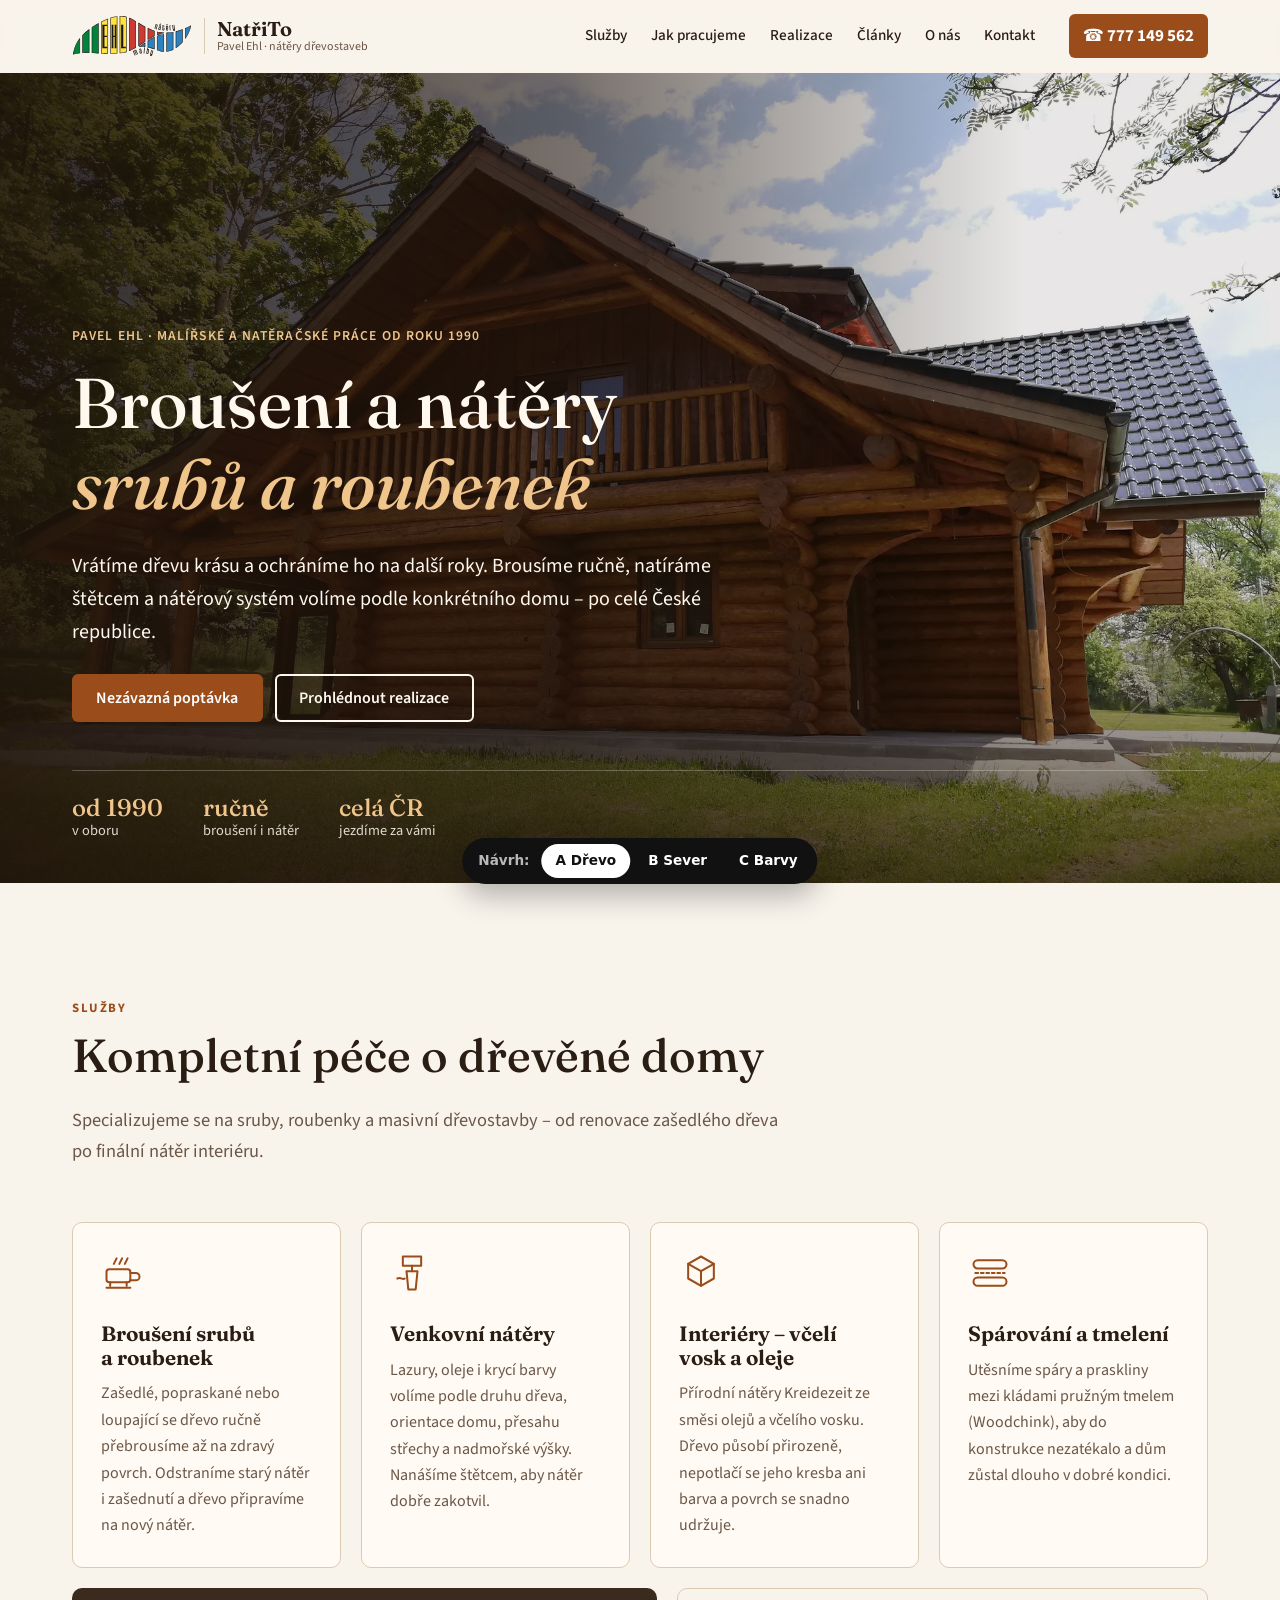
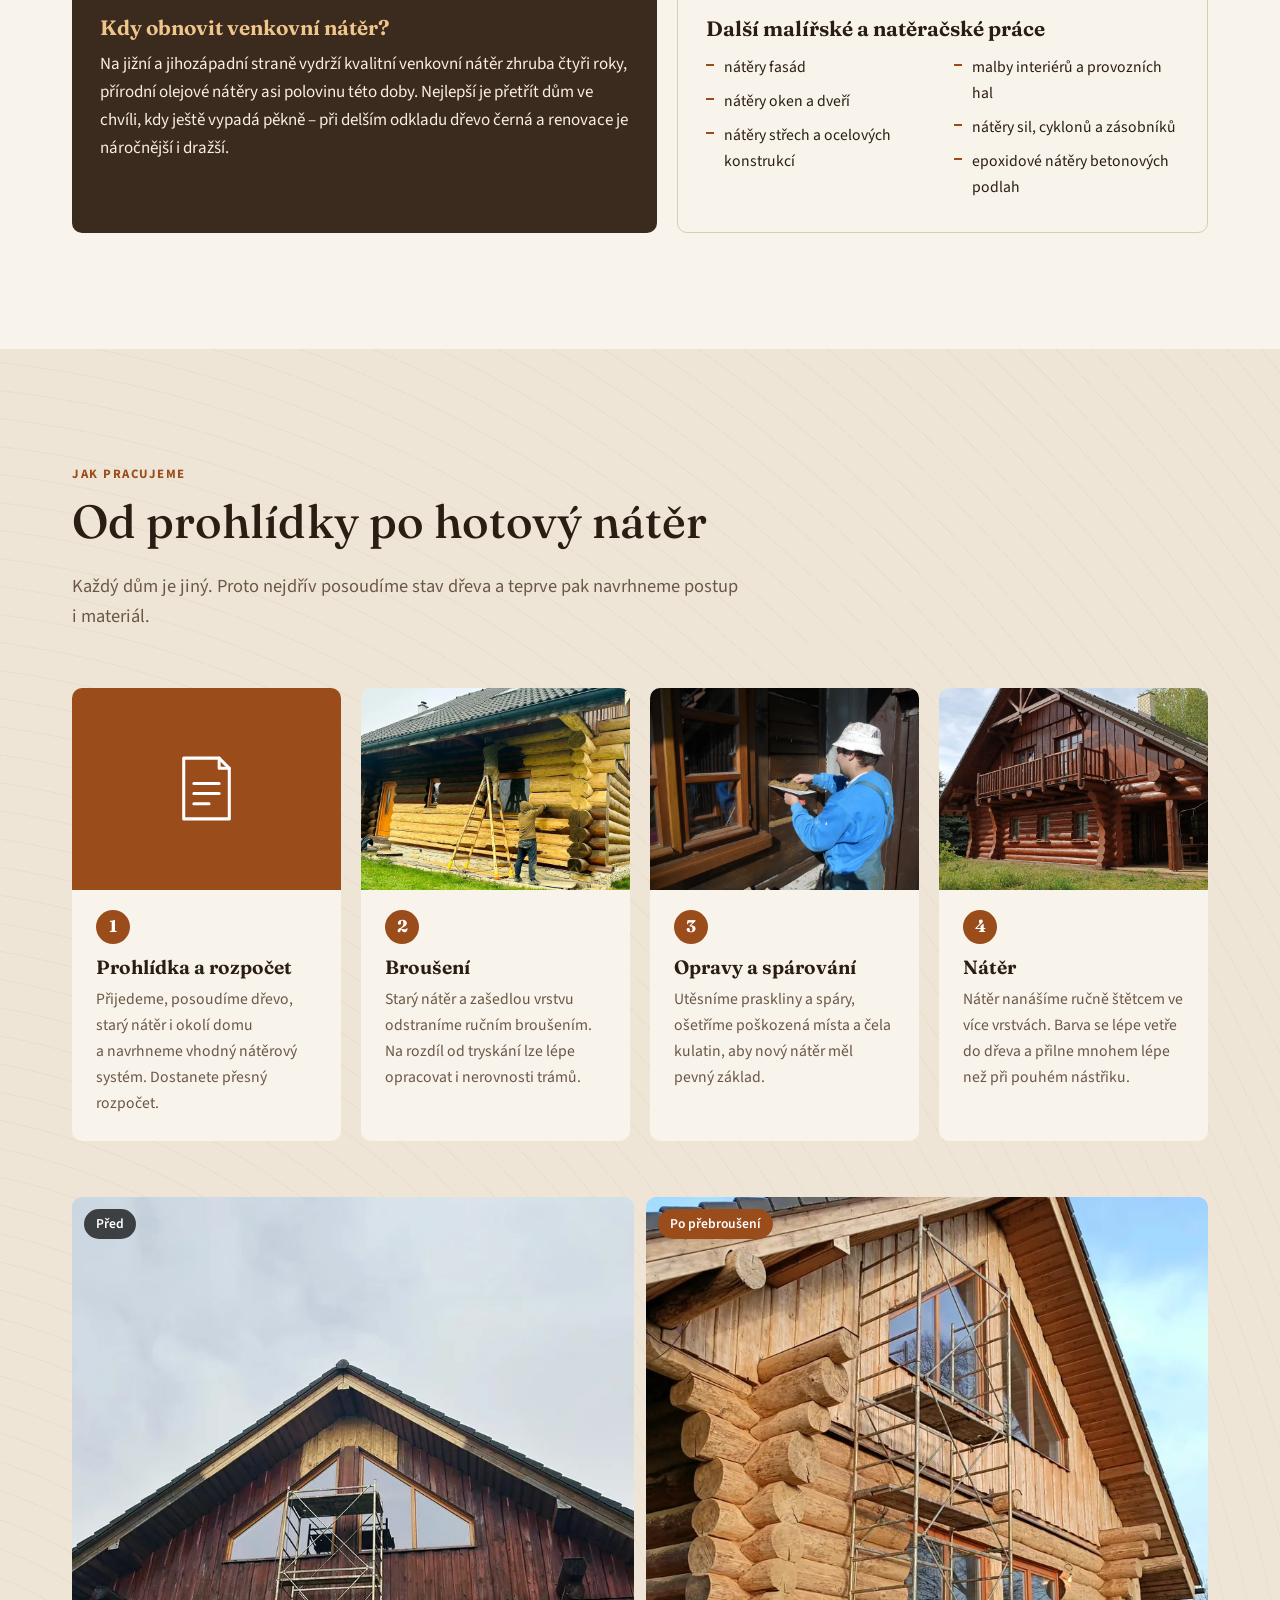
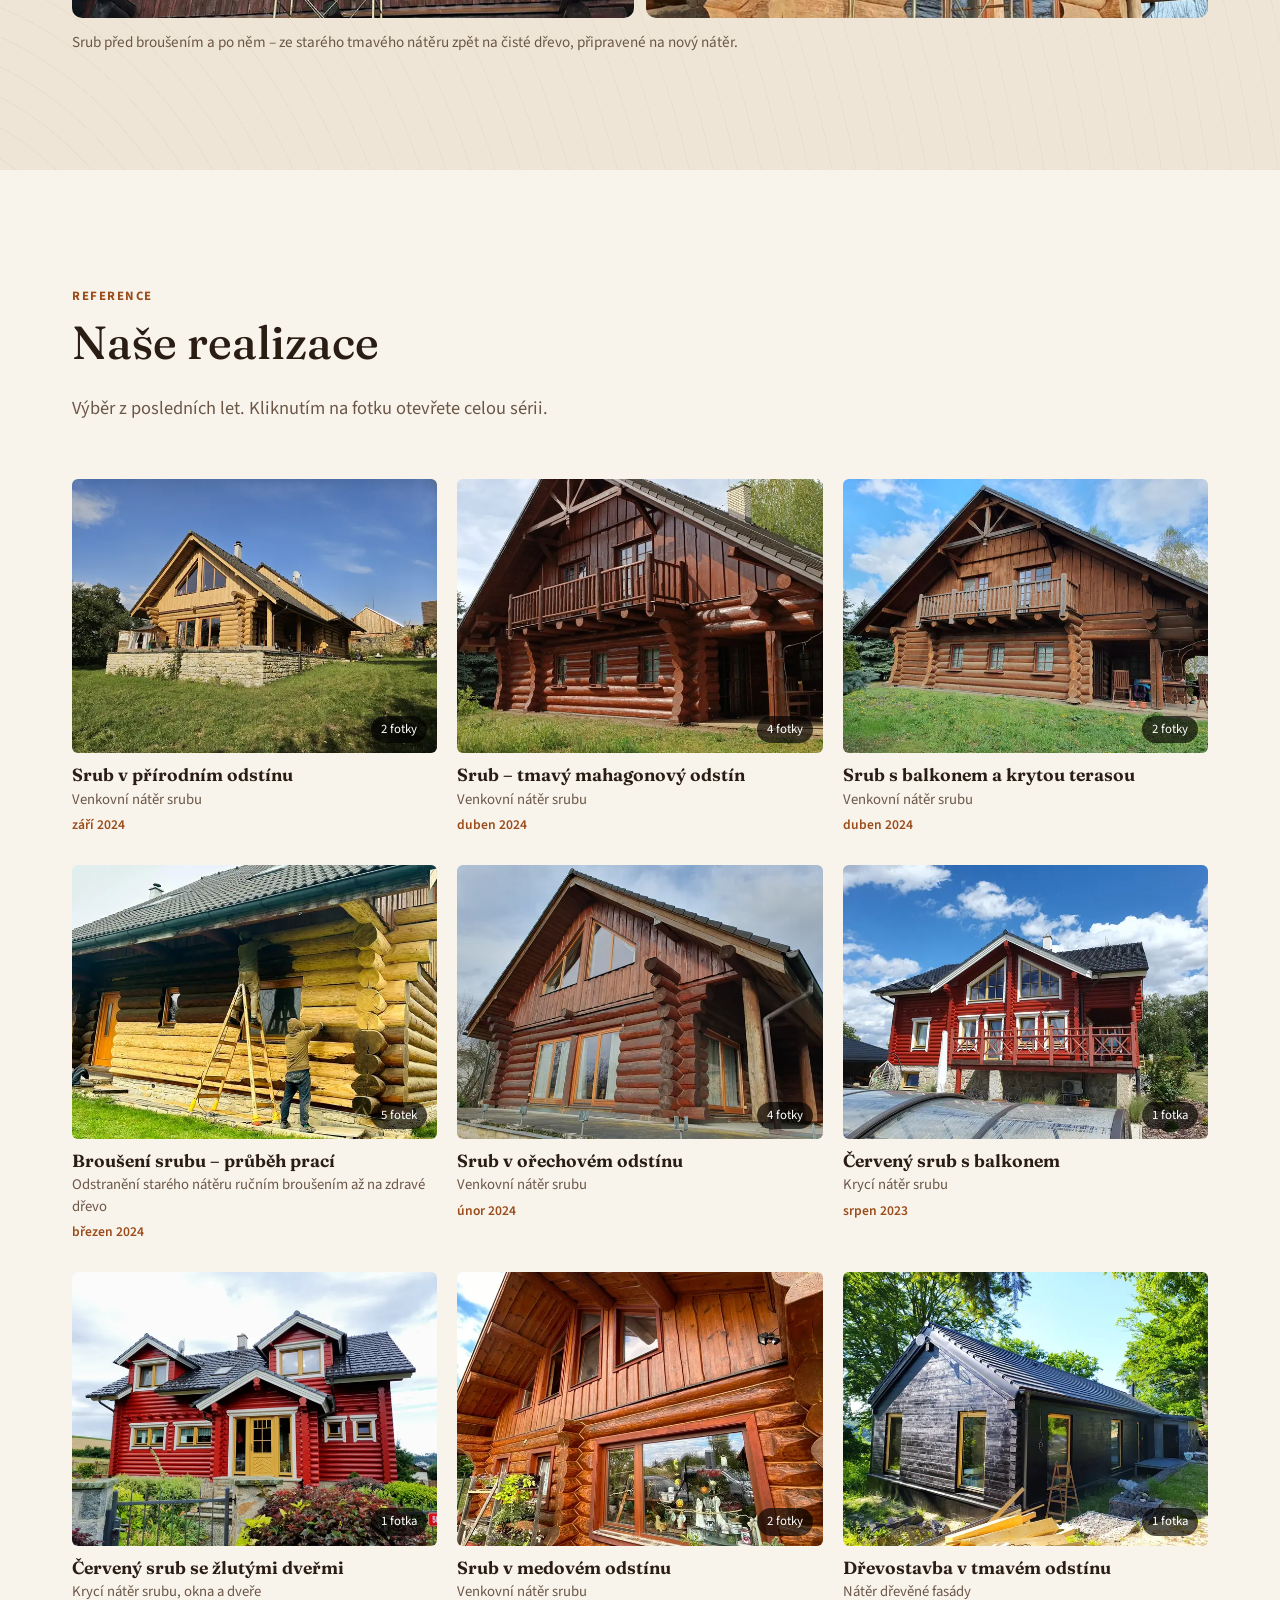
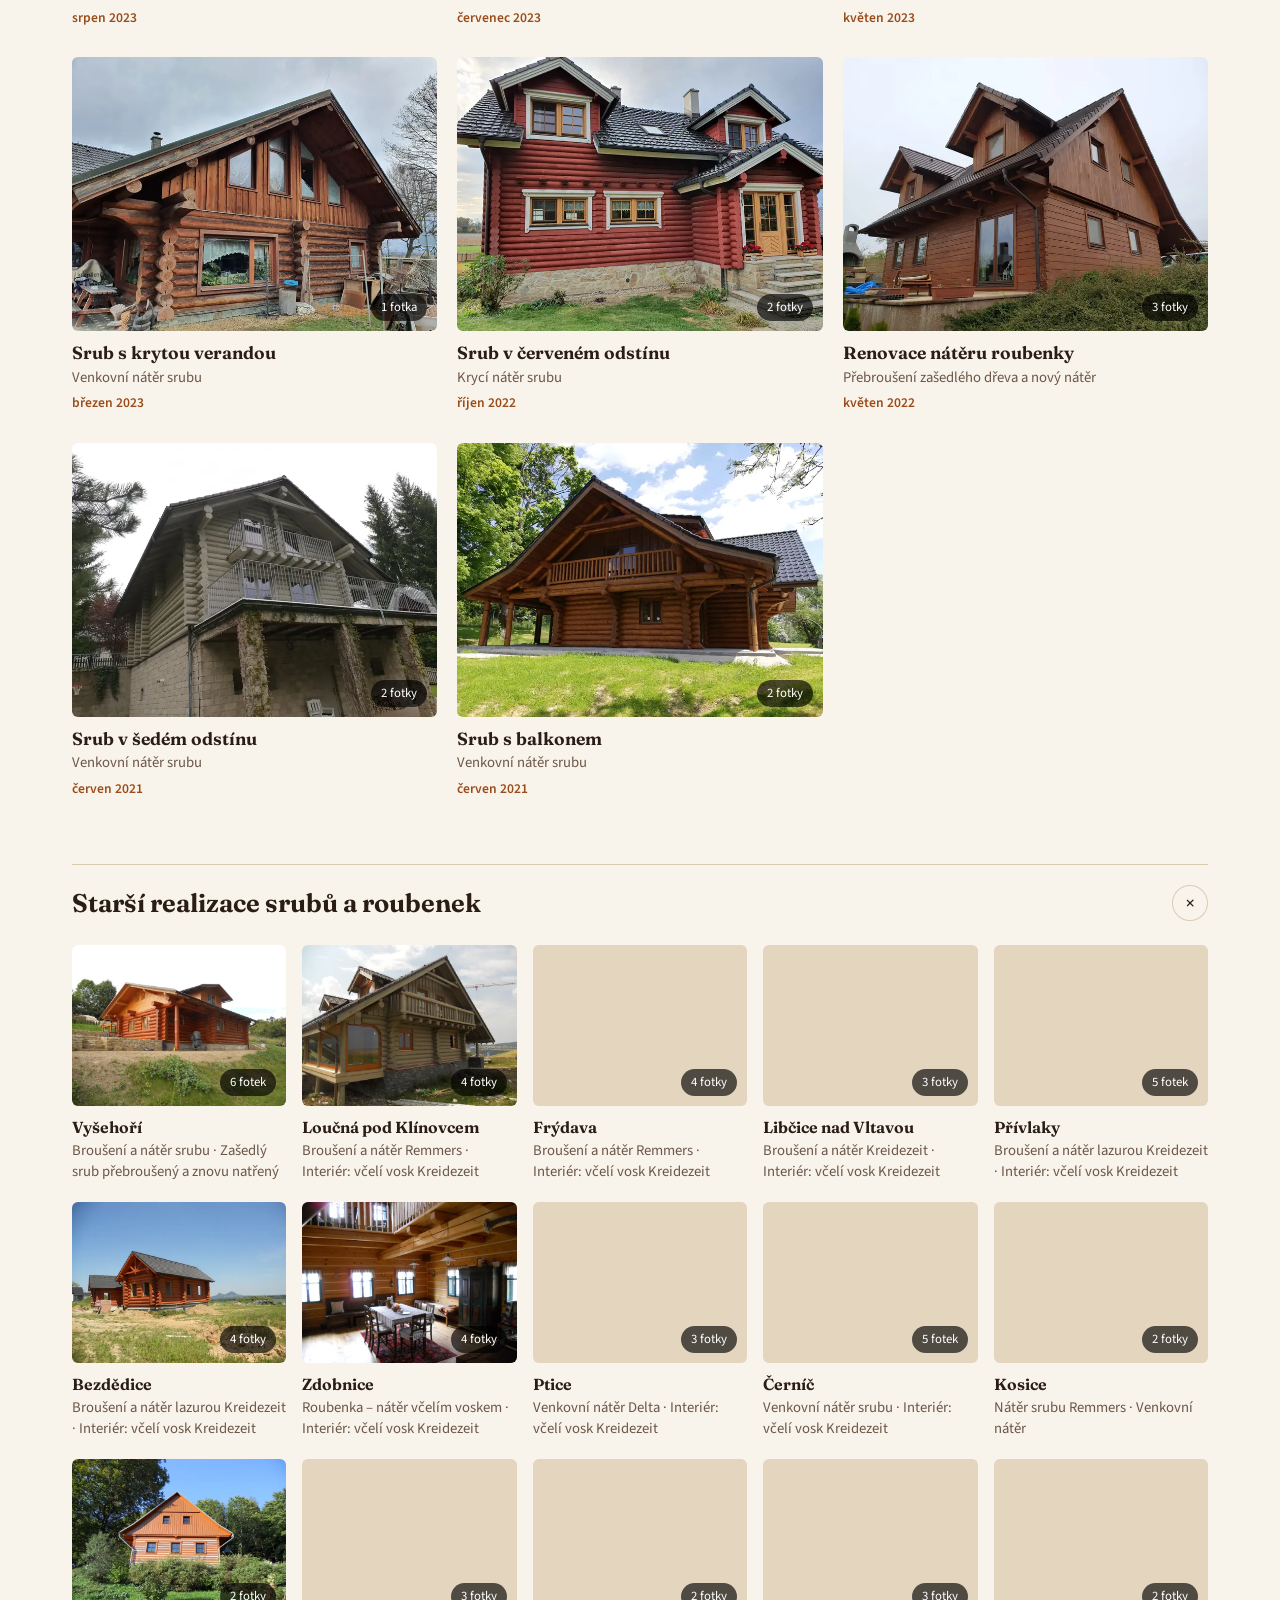
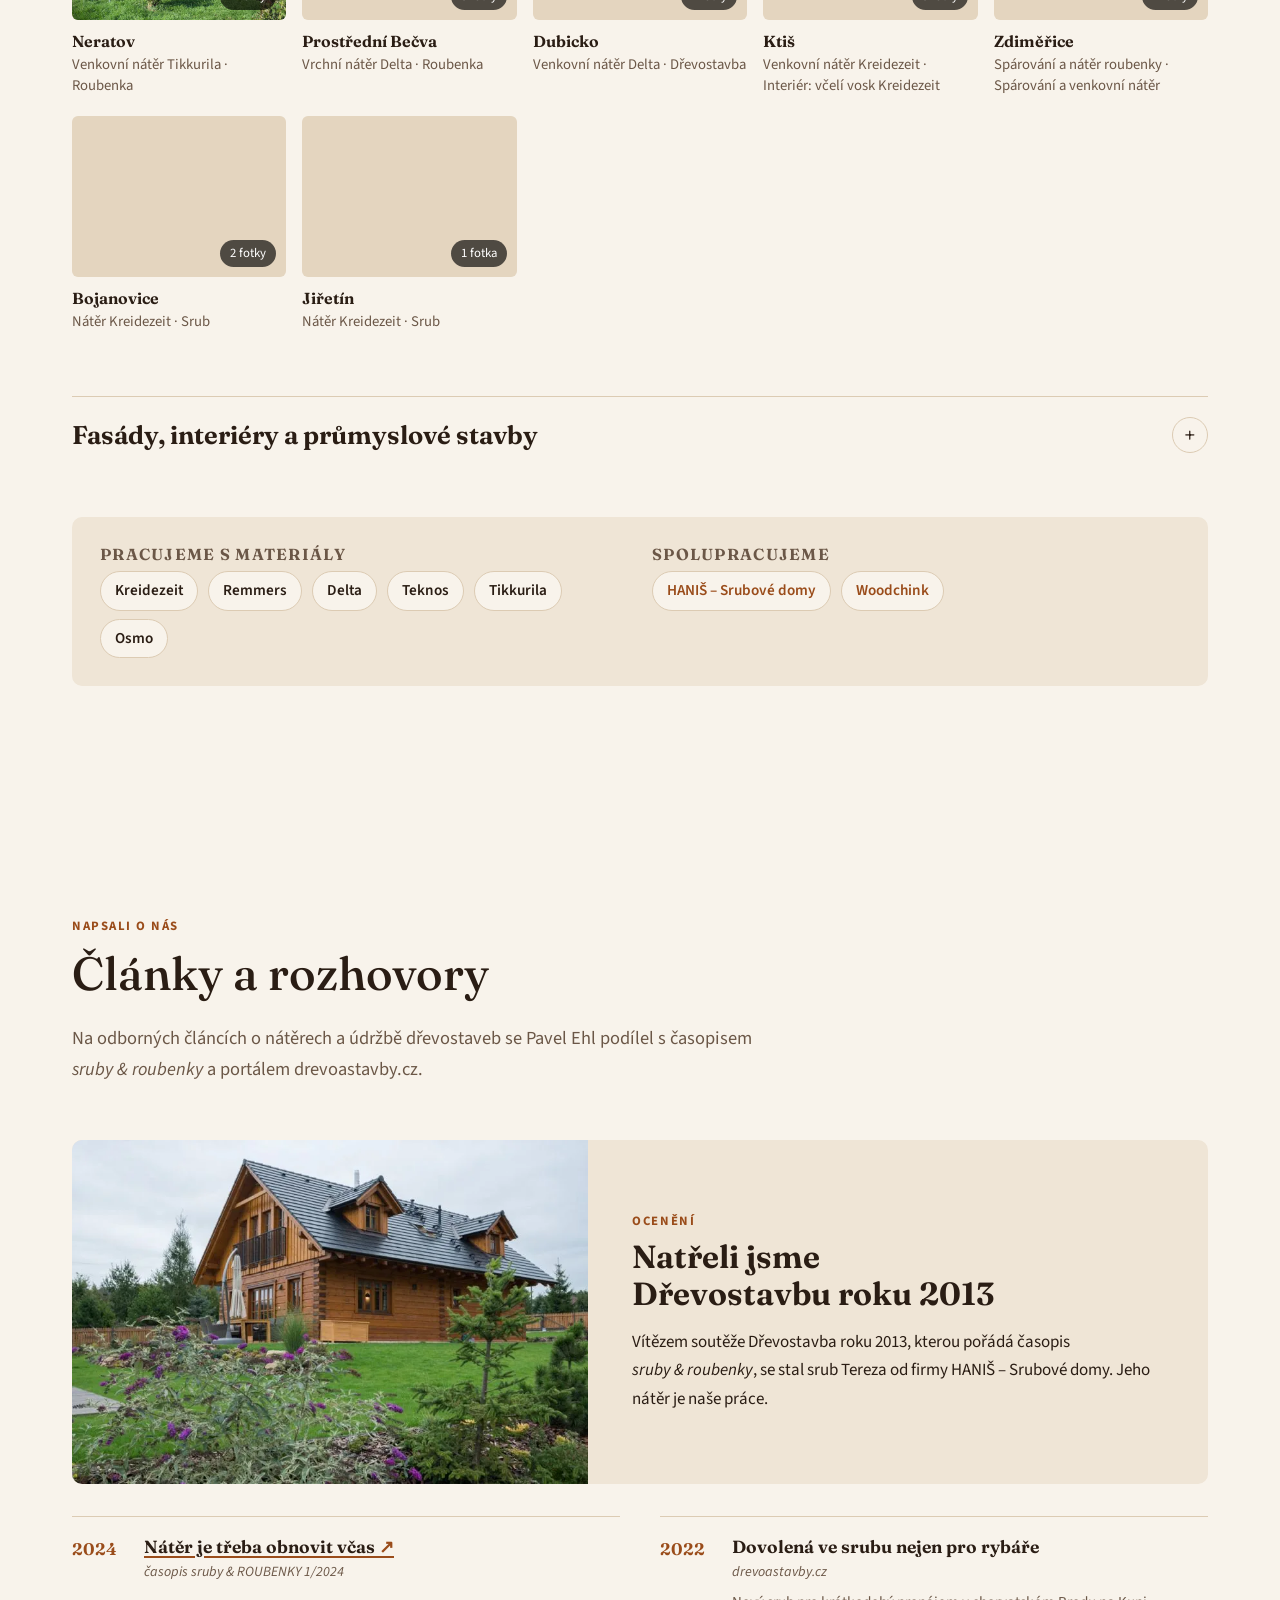
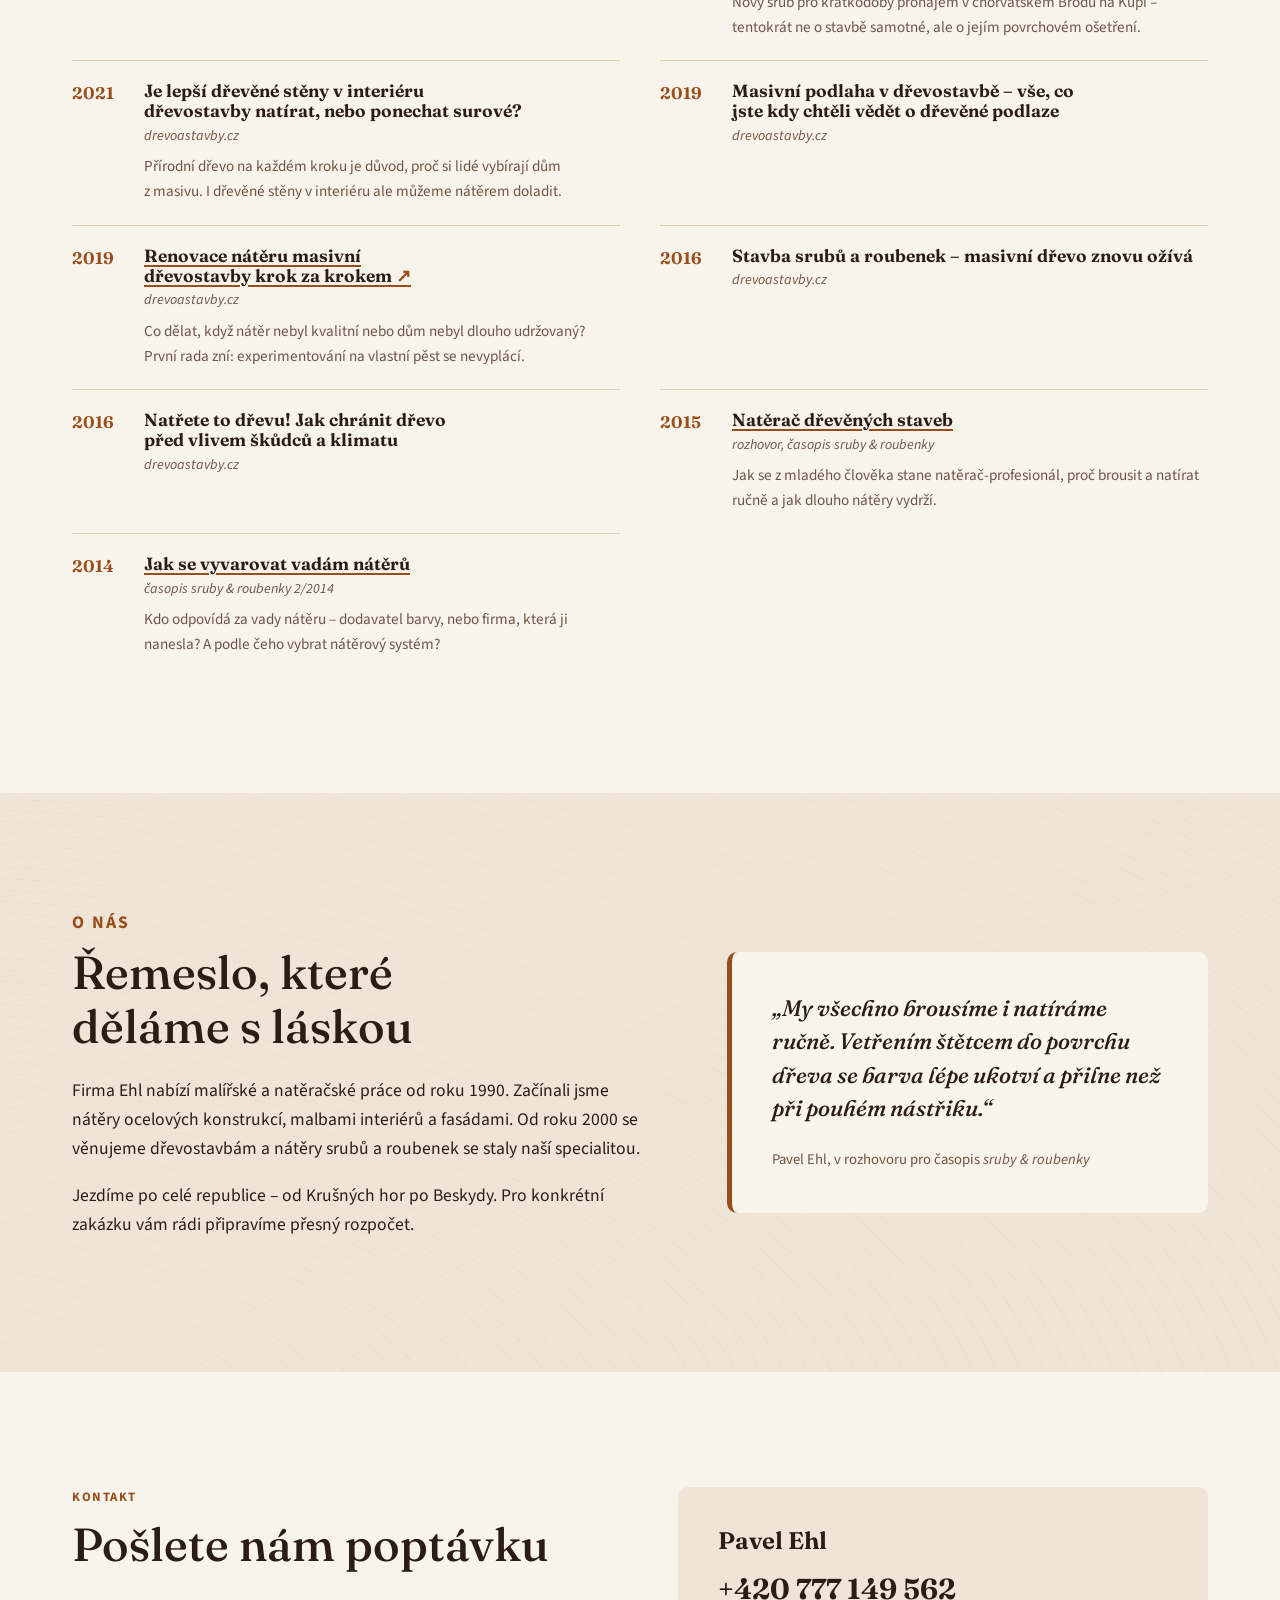
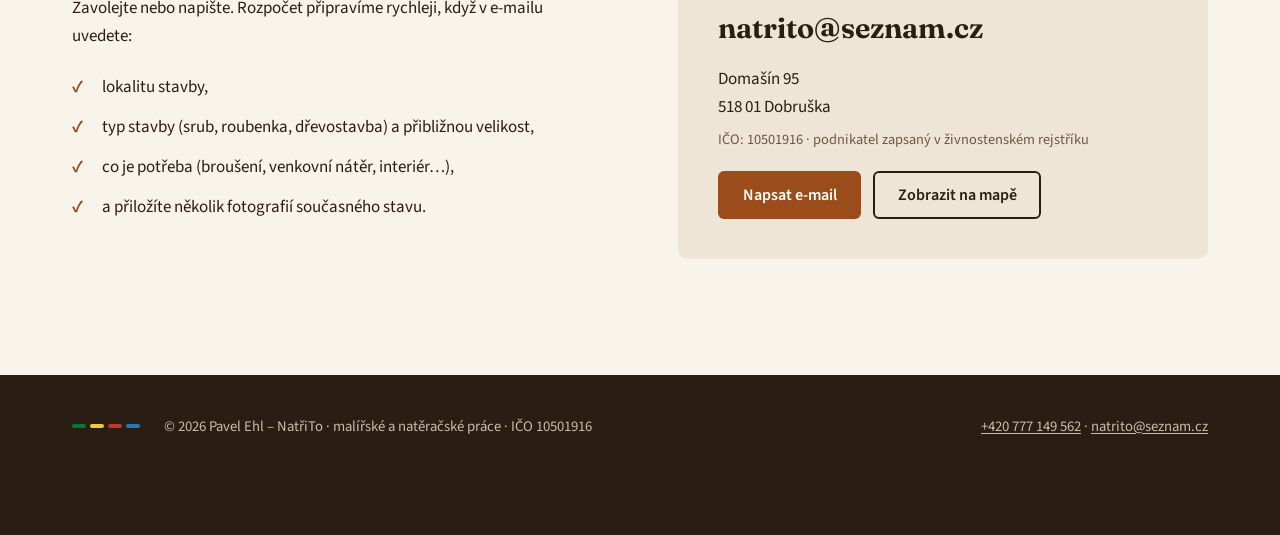
==== index.html @ 8269ad65 "Prototyp nového statického webu NatřiTo - jednostránkový web: služby, postup práce, realizace, článk" ====
<!doctype html>
<html lang="cs" data-theme="a">
<head>
  <meta charset="utf-8">
  <meta name="viewport" content="width=device-width, initial-scale=1">
  <title>Broušení a nátěry srubů a roubenek | NatřiTo – Pavel Ehl</title>
  <meta name="description" content="Ruční broušení a nátěry srubů, roubenek a dřevostaveb po celé ČR. Venkovní lazury, oleje, včelí vosk v interiéru, spárování. Malířské a natěračské práce od roku 1990 – Pavel Ehl, Dobruška.">
  <link rel="canonical" href="https://www.natrito.cz/">
  <meta property="og:type" content="website">
  <meta property="og:locale" content="cs_CZ">
  <meta property="og:title" content="Broušení a nátěry srubů a roubenek | NatřiTo">
  <meta property="og:description" content="Ruční broušení a nátěry srubů, roubenek a dřevostaveb po celé ČR. Od roku 1990.">
  <meta property="og:image" content="https://www.natrito.cz/img/hero/srub-s-balkonem-1200.webp">
  <link rel="icon" href="favicon.ico" sizes="any">
  <link rel="icon" href="img/favicon.svg" type="image/svg+xml">
  <link rel="apple-touch-icon" href="img/apple-touch-icon.png">
  <meta name="theme-color" content="#3b2a1e">
  <link rel="stylesheet" href="css/base.css">
  <link rel="stylesheet" href="css/theme-a.css" id="theme-css">
  <script>
    /* PROTOTYP: přepínání návrhů vzhledu (?v=a|b|c). Ve finální verzi se odstraní. */
    (function () {
      var v = (new URLSearchParams(location.search).get('v') || '').toLowerCase();
      try { if (!/^[abc]$/.test(v)) v = localStorage.getItem('natrito-theme') || 'a'; } catch (e) { v = v || 'a'; }
      if (!/^[abc]$/.test(v)) v = 'a';
      document.documentElement.dataset.theme = v;
      document.getElementById('theme-css').href = 'css/theme-' + v + '.css';
    })();
  </script>
  <script type="application/ld+json">
  {
    "@context": "https://schema.org",
    "@type": "HousePainter",
    "name": "NatřiTo – Pavel Ehl",
    "description": "Broušení a nátěry srubů, roubenek a dřevostaveb, malířské a natěračské práce.",
    "url": "https://www.natrito.cz/",
    "telephone": "+420777149562",
    "email": "natrito@seznam.cz",
    "foundingDate": "1990",
    "identifier": { "@type": "PropertyValue", "propertyID": "IČO", "value": "10501916" },
    "founder": { "@type": "Person", "name": "Pavel Ehl" },
    "address": { "@type": "PostalAddress", "streetAddress": "Domašín 95", "addressLocality": "Dobruška", "postalCode": "518 01", "addressCountry": "CZ" },
    "areaServed": { "@type": "Country", "name": "Česká republika" },
    "image": "https://www.natrito.cz/img/hero/srub-s-balkonem-1200.webp",
    "logo": "https://www.natrito.cz/img/logo.svg"
  }
  </script>
</head>
<body>
  <a class="skip-link" href="#obsah">Přeskočit na obsah</a>

  <header class="site-header" id="top">
    <div class="container site-header__inner">
      <a class="brand" href="#top" aria-label="NatřiTo – úvod">
        <img class="brand__logo" src="img/logo.svg" width="146" height="50" alt="EHL – malby, nátěry">
        <span class="brand__text"><span class="brand__name">NatřiTo</span><span class="brand__tag">Pavel Ehl · nátěry dřevostaveb</span></span>
      </a>
      <button class="nav-toggle" aria-expanded="false" aria-controls="site-nav"><span class="nav-toggle__bar"></span><span class="visually-hidden">Menu</span></button>
      <nav class="site-nav" id="site-nav" aria-label="Hlavní navigace">
        <ul>
          <li><a href="#sluzby">Služby</a></li>
          <li><a href="#postup">Jak pracujeme</a></li>
          <li><a href="#realizace">Realizace</a></li>
          <li><a href="#clanky">Články</a></li>
          <li><a href="#o-nas">O nás</a></li>
          <li><a href="#kontakt">Kontakt</a></li>
        </ul>
        <a class="site-nav__phone" href="tel:+420777149562">777 149 562</a>
      </nav>
    </div>
  </header>

  <main id="obsah">
    <!-- ========== HERO ========== -->
    <section class="hero">
      <div class="hero__media" role="img" aria-label="Srub s balkonem po novém nátěru"></div>
      <div class="container hero__inner">
        <div class="hero__content">
          <p class="hero__eyebrow">Pavel Ehl · malířské a natěračské práce od roku 1990</p>
          <h1 class="hero__title">Broušení a&nbsp;nátěry <span>srubů a&nbsp;roubenek</span></h1>
          <span class="stripes" aria-hidden="true"><i></i><i></i><i></i><i></i></span>
          <p class="hero__lead">Vrátíme dřevu krásu a ochráníme ho na další roky. Brousíme ručně, natíráme štětcem a&nbsp;nátěrový systém volíme podle konkrétního domu – po celé České republice.</p>
          <div class="hero__actions">
            <a class="btn btn--primary" href="#kontakt">Nezávazná poptávka</a>
            <a class="btn btn--ghost" href="#realizace">Prohlédnout realizace</a>
          </div>
        </div>
        <ul class="hero__facts">
          <li><strong>od 1990</strong><span>v oboru</span></li>
          <li><strong>ručně</strong><span>broušení i&nbsp;nátěr</span></li>
          <li><strong>celá ČR</strong><span>jezdíme za vámi</span></li>
        </ul>
      </div>
    </section>

    <!-- ========== SLUŽBY ========== -->
    <section class="section services" id="sluzby">
      <div class="container">
        <header class="section__head">
          <p class="section__kicker">Služby</p>
          <h2 class="section__title">Kompletní péče o&nbsp;dřevěné domy</h2>
          <p class="section__lead">Specializujeme se na sruby, roubenky a masivní dřevostavby – od renovace zašedlého dřeva po finální nátěr interiéru.</p>
        </header>
        <ul class="services__grid">
          <li class="service">
            <svg class="service__icon" viewBox="0 0 48 48" aria-hidden="true"><rect x="6" y="20" width="26" height="14" rx="3"/><path d="M32 24h6a4 4 0 0 1 4 4v0a4 4 0 0 1-4 4h-6"/><path d="M10 34v4M28 34v4M6 40h26"/><path d="M14 14l3-6M20 14l3-6M26 14l3-6"/></svg>
            <h3 class="service__title">Broušení srubů a&nbsp;roubenek</h3>
            <p>Zašedlé, popraskané nebo loupající se dřevo ručně přebrousíme až na zdravý povrch. Odstraníme starý nátěr i&nbsp;zašednutí a&nbsp;dřevo připravíme na nový nátěr.</p>
          </li>
          <li class="service">
            <svg class="service__icon" viewBox="0 0 48 48" aria-hidden="true"><path d="M14 6h20v10H14z"/><path d="M24 16v6"/><path d="M18 22h12l-2 20h-8z"/><path d="M8 30c4-2 6 2 8 0"/></svg>
            <h3 class="service__title">Venkovní nátěry</h3>
            <p>Lazury, oleje i&nbsp;krycí barvy volíme podle druhu dřeva, orientace domu, přesahu střechy a&nbsp;nadmořské výšky. Nanášíme štětcem, aby nátěr dobře zakotvil.</p>
          </li>
          <li class="service">
            <svg class="service__icon" viewBox="0 0 48 48" aria-hidden="true"><path d="M24 6l14 8v16l-14 8-14-8V14z"/><path d="M24 22l14-8M24 22L10 14M24 22v16"/></svg>
            <h3 class="service__title">Interiéry – včelí vosk a&nbsp;oleje</h3>
            <p>Přírodní nátěry Kreidezeit ze směsi olejů a&nbsp;včelího vosku. Dřevo působí přirozeně, nepotlačí se jeho kresba ani barva a&nbsp;povrch se snadno udržuje.</p>
          </li>
          <li class="service">
            <svg class="service__icon" viewBox="0 0 48 48" aria-hidden="true"><rect x="6" y="10" width="36" height="9" rx="4.5"/><rect x="6" y="29" width="36" height="9" rx="4.5"/><path d="M8 24h32" stroke-dasharray="3 3"/></svg>
            <h3 class="service__title">Spárování a&nbsp;tmelení</h3>
            <p>Utěsníme spáry a&nbsp;praskliny mezi kládami pružným tmelem (Woodchink), aby do konstrukce nezatékalo a&nbsp;dům zůstal dlouho v&nbsp;dobré kondici.</p>
          </li>
        </ul>

        <div class="services__more">
          <div class="tip">
            <h3 class="tip__title">Kdy obnovit venkovní nátěr?</h3>
            <p>Na jižní a&nbsp;jihozápadní straně vydrží kvalitní venkovní nátěr zhruba čtyři roky, přírodní olejové nátěry asi polovinu této doby. Nejlepší je přetřít dům ve chvíli, kdy ještě vypadá pěkně – při delším odkladu dřevo černá a&nbsp;renovace je náročnější i&nbsp;dražší.</p>
          </div>
          <div class="other-services">
            <h3 class="other-services__title">Další malířské a&nbsp;natěračské práce</h3>
            <ul>
              <li>nátěry fasád</li>
              <li>nátěry oken a&nbsp;dveří</li>
              <li>nátěry střech a&nbsp;ocelových konstrukcí</li>
              <li>malby interiérů a&nbsp;provozních hal</li>
              <li>nátěry sil, cyklonů a&nbsp;zásobníků</li>
              <li>epoxidové nátěry betonových podlah</li>
            </ul>
          </div>
        </div>
      </div>
    </section>

    <!-- ========== POSTUP ========== -->
    <section class="section process" id="postup">
      <div class="container">
        <header class="section__head">
          <p class="section__kicker">Jak pracujeme</p>
          <h2 class="section__title">Od prohlídky po hotový nátěr</h2>
          <p class="section__lead">Každý dům je jiný. Proto nejdřív posoudíme stav dřeva a&nbsp;teprve pak navrhneme postup i&nbsp;materiál.</p>
        </header>
        <ol class="steps">
          <li class="step">
            <span class="step__num">1</span>
            <h3 class="step__title">Prohlídka a&nbsp;rozpočet</h3>
            <p>Přijedeme, posoudíme dřevo, starý nátěr i&nbsp;okolí domu a&nbsp;navrhneme vhodný nátěrový systém. Dostanete přesný rozpočet.</p>
          </li>
          <li class="step">
            <img class="step__img" src="img/proces/brouseni-800.webp" width="800" height="1067" alt="Ruční broušení kulatin srubu" loading="lazy">
            <span class="step__num">2</span>
            <h3 class="step__title">Broušení</h3>
            <p>Starý nátěr a&nbsp;zašedlou vrstvu odstraníme ručním broušením. Na rozdíl od tryskání lze lépe opracovat i&nbsp;nerovnosti trámů.</p>
          </li>
          <li class="step">
            <img class="step__img" src="img/proces/sparovani-800.webp" width="800" height="600" alt="Spárování roubenky" loading="lazy">
            <span class="step__num">3</span>
            <h3 class="step__title">Opravy a&nbsp;spárování</h3>
            <p>Utěsníme praskliny a&nbsp;spáry, ošetříme poškozená místa a&nbsp;čela kulatin, aby nový nátěr měl pevný základ.</p>
          </li>
          <li class="step">
            <img class="step__img" src="img/proces/hotovo-800.webp" width="800" height="1422" alt="Hotový nátěr srubu" loading="lazy">
            <span class="step__num">4</span>
            <h3 class="step__title">Nátěr</h3>
            <p>Nátěr nanášíme ručně štětcem ve více vrstvách. Barva se lépe vetře do dřeva a&nbsp;přilne mnohem lépe než při pouhém nástřiku.</p>
          </li>
        </ol>

        <figure class="before-after">
          <div class="before-after__pair">
            <div class="before-after__item"><img src="img/proces/pred-brousenim-800.webp" width="800" height="1067" alt="Štít srubu se starým tmavým nátěrem před broušením" loading="lazy"><span class="badge">Před</span></div>
            <div class="before-after__item"><img src="img/proces/po-brouseni-800.webp" width="800" height="1422" alt="Stejný štít po přebroušení na čisté dřevo" loading="lazy"><span class="badge badge--after">Po přebroušení</span></div>
          </div>
          <figcaption>Srub před broušením a&nbsp;po něm – ze starého tmavého nátěru zpět na čisté dřevo, připravené na nový nátěr.</figcaption>
        </figure>
      </div>
    </section>

    <!-- ========== REALIZACE ========== -->
    <section class="section gallery" id="realizace">
      <div class="container">
        <header class="section__head">
          <p class="section__kicker">Reference</p>
          <h2 class="section__title">Naše realizace</h2>
          <p class="section__lead">Výběr z&nbsp;posledních let. Kliknutím na fotku otevřete celou sérii.</p>
        </header>
        <ul class="projects">
<!-- gen:realizace -->
<li class="project">
  <a class="project__link" href="img/realizace/2024-09-srub-prirodni-odstin-01.webp" data-lightbox="2024-09-srub-prirodni-odstin" data-caption="Srub v přírodním odstínu – Venkovní nátěr srubu (1/2)">
    <img src="img/realizace/2024-09-srub-prirodni-odstin-01-t.webp" width="720" height="540" alt="Srub v přírodním odstínu – Venkovní nátěr srubu" loading="lazy" decoding="async">
    <span class="project__count">2 fotky</span>
  </a>
  <div class="project__meta">
    <h3 class="project__title">Srub v přírodním odstínu</h3>
    <p class="project__desc">Venkovní nátěr srubu</p>
    <p class="project__place">září 2024</p>
  </div>
  <div hidden><a href="img/realizace/2024-09-srub-prirodni-odstin-02.webp" data-lightbox="2024-09-srub-prirodni-odstin" data-caption="Srub v přírodním odstínu – Venkovní nátěr srubu (2/2)"></a></div>
</li>
<li class="project">
  <a class="project__link" href="img/realizace/2024-04-srub-mahagon-01.webp" data-lightbox="2024-04-srub-mahagon" data-caption="Srub – tmavý mahagonový odstín – Venkovní nátěr srubu (1/4)">
    <img src="img/realizace/2024-04-srub-mahagon-01-t.webp" width="720" height="1280" alt="Srub – tmavý mahagonový odstín – Venkovní nátěr srubu" loading="lazy" decoding="async">
    <span class="project__count">4 fotky</span>
  </a>
  <div class="project__meta">
    <h3 class="project__title">Srub – tmavý mahagonový odstín</h3>
    <p class="project__desc">Venkovní nátěr srubu</p>
    <p class="project__place">duben 2024</p>
  </div>
  <div hidden><a href="img/realizace/2024-04-srub-mahagon-02.webp" data-lightbox="2024-04-srub-mahagon" data-caption="Srub – tmavý mahagonový odstín – Venkovní nátěr srubu (2/4)"></a><a href="img/realizace/2024-04-srub-mahagon-03.webp" data-lightbox="2024-04-srub-mahagon" data-caption="Srub – tmavý mahagonový odstín – Venkovní nátěr srubu (3/4)"></a><a href="img/realizace/2024-04-srub-mahagon-04.webp" data-lightbox="2024-04-srub-mahagon" data-caption="Srub – tmavý mahagonový odstín – Venkovní nátěr srubu (4/4)"></a></div>
</li>
<li class="project">
  <a class="project__link" href="img/realizace/2024-04-srub-s-balkonem-01.webp" data-lightbox="2024-04-srub-s-balkonem" data-caption="Srub s balkonem a krytou terasou – Venkovní nátěr srubu (1/2)">
    <img src="img/realizace/2024-04-srub-s-balkonem-01-t.webp" width="720" height="540" alt="Srub s balkonem a krytou terasou – Venkovní nátěr srubu" loading="lazy" decoding="async">
    <span class="project__count">2 fotky</span>
  </a>
  <div class="project__meta">
    <h3 class="project__title">Srub s balkonem a krytou terasou</h3>
    <p class="project__desc">Venkovní nátěr srubu</p>
    <p class="project__place">duben 2024</p>
  </div>
  <div hidden><a href="img/realizace/2024-04-srub-s-balkonem-02.webp" data-lightbox="2024-04-srub-s-balkonem" data-caption="Srub s balkonem a krytou terasou – Venkovní nátěr srubu (2/2)"></a></div>
</li>
<li class="project">
  <a class="project__link" href="img/realizace/2024-03-brouseni-srubu-01.webp" data-lightbox="2024-03-brouseni-srubu" data-caption="Broušení srubu – průběh prací – Odstranění starého nátěru ručním broušením až na zdravé dřevo (1/5)">
    <img src="img/realizace/2024-03-brouseni-srubu-01-t.webp" width="720" height="960" alt="Broušení srubu – průběh prací – Odstranění starého nátěru ručním broušením až na zdravé dřevo" loading="lazy" decoding="async">
    <span class="project__count">5 fotek</span>
  </a>
  <div class="project__meta">
    <h3 class="project__title">Broušení srubu – průběh prací</h3>
    <p class="project__desc">Odstranění starého nátěru ručním broušením až na zdravé dřevo</p>
    <p class="project__place">březen 2024</p>
  </div>
  <div hidden><a href="img/realizace/2024-03-brouseni-srubu-02.webp" data-lightbox="2024-03-brouseni-srubu" data-caption="Broušení srubu – průběh prací – Odstranění starého nátěru ručním broušením až na zdravé dřevo (2/5)"></a><a href="img/realizace/2024-03-brouseni-srubu-03.webp" data-lightbox="2024-03-brouseni-srubu" data-caption="Broušení srubu – průběh prací – Odstranění starého nátěru ručním broušením až na zdravé dřevo (3/5)"></a><a href="img/realizace/2024-03-brouseni-srubu-04.webp" data-lightbox="2024-03-brouseni-srubu" data-caption="Broušení srubu – průběh prací – Odstranění starého nátěru ručním broušením až na zdravé dřevo (4/5)"></a><a href="img/realizace/2024-03-brouseni-srubu-05.webp" data-lightbox="2024-03-brouseni-srubu" data-caption="Broušení srubu – průběh prací – Odstranění starého nátěru ručním broušením až na zdravé dřevo (5/5)"></a></div>
</li>
<li class="project">
  <a class="project__link" href="img/realizace/2024-02-srub-orechovy-odstin-01.webp" data-lightbox="2024-02-srub-orechovy-odstin" data-caption="Srub v ořechovém odstínu – Venkovní nátěr srubu (1/4)">
    <img src="img/realizace/2024-02-srub-orechovy-odstin-01-t.webp" width="720" height="540" alt="Srub v ořechovém odstínu – Venkovní nátěr srubu" loading="lazy" decoding="async">
    <span class="project__count">4 fotky</span>
  </a>
  <div class="project__meta">
    <h3 class="project__title">Srub v ořechovém odstínu</h3>
    <p class="project__desc">Venkovní nátěr srubu</p>
    <p class="project__place">únor 2024</p>
  </div>
  <div hidden><a href="img/realizace/2024-02-srub-orechovy-odstin-02.webp" data-lightbox="2024-02-srub-orechovy-odstin" data-caption="Srub v ořechovém odstínu – Venkovní nátěr srubu (2/4)"></a><a href="img/realizace/2024-02-srub-orechovy-odstin-03.webp" data-lightbox="2024-02-srub-orechovy-odstin" data-caption="Srub v ořechovém odstínu – Venkovní nátěr srubu (3/4)"></a><a href="img/realizace/2024-02-srub-orechovy-odstin-04.webp" data-lightbox="2024-02-srub-orechovy-odstin" data-caption="Srub v ořechovém odstínu – Venkovní nátěr srubu (4/4)"></a></div>
</li>
<li class="project">
  <a class="project__link" href="img/realizace/2023-08-cerveny-srub-balkon-01.webp" data-lightbox="2023-08-cerveny-srub-balkon" data-caption="Červený srub s balkonem – Krycí nátěr srubu">
    <img src="img/realizace/2023-08-cerveny-srub-balkon-01-t.webp" width="720" height="540" alt="Červený srub s balkonem – Krycí nátěr srubu" loading="lazy" decoding="async">
    <span class="project__count">1 fotka</span>
  </a>
  <div class="project__meta">
    <h3 class="project__title">Červený srub s balkonem</h3>
    <p class="project__desc">Krycí nátěr srubu</p>
    <p class="project__place">srpen 2023</p>
  </div>
</li>
<li class="project">
  <a class="project__link" href="img/realizace/2023-08-cerveny-srub-01.webp" data-lightbox="2023-08-cerveny-srub" data-caption="Červený srub se žlutými dveřmi – Krycí nátěr srubu, okna a dveře">
    <img src="img/realizace/2023-08-cerveny-srub-01-t.webp" width="720" height="540" alt="Červený srub se žlutými dveřmi – Krycí nátěr srubu, okna a dveře" loading="lazy" decoding="async">
    <span class="project__count">1 fotka</span>
  </a>
  <div class="project__meta">
    <h3 class="project__title">Červený srub se žlutými dveřmi</h3>
    <p class="project__desc">Krycí nátěr srubu, okna a dveře</p>
    <p class="project__place">srpen 2023</p>
  </div>
</li>
<li class="project">
  <a class="project__link" href="img/realizace/2023-07-srub-medovy-odstin-01.webp" data-lightbox="2023-07-srub-medovy-odstin" data-caption="Srub v medovém odstínu – Venkovní nátěr srubu (1/2)">
    <img src="img/realizace/2023-07-srub-medovy-odstin-01-t.webp" width="720" height="960" alt="Srub v medovém odstínu – Venkovní nátěr srubu" loading="lazy" decoding="async">
    <span class="project__count">2 fotky</span>
  </a>
  <div class="project__meta">
    <h3 class="project__title">Srub v medovém odstínu</h3>
    <p class="project__desc">Venkovní nátěr srubu</p>
    <p class="project__place">červenec 2023</p>
  </div>
  <div hidden><a href="img/realizace/2023-07-srub-medovy-odstin-02.webp" data-lightbox="2023-07-srub-medovy-odstin" data-caption="Srub v medovém odstínu – Venkovní nátěr srubu (2/2)"></a></div>
</li>
<li class="project">
  <a class="project__link" href="img/realizace/2023-05-drevostavba-tmava-01.webp" data-lightbox="2023-05-drevostavba-tmava" data-caption="Dřevostavba v tmavém odstínu – Nátěr dřevěné fasády">
    <img src="img/realizace/2023-05-drevostavba-tmava-01-t.webp" width="720" height="540" alt="Dřevostavba v tmavém odstínu – Nátěr dřevěné fasády" loading="lazy" decoding="async">
    <span class="project__count">1 fotka</span>
  </a>
  <div class="project__meta">
    <h3 class="project__title">Dřevostavba v tmavém odstínu</h3>
    <p class="project__desc">Nátěr dřevěné fasády</p>
    <p class="project__place">květen 2023</p>
  </div>
</li>
<li class="project">
  <a class="project__link" href="img/realizace/2023-03-srub-s-verandou-01.webp" data-lightbox="2023-03-srub-s-verandou" data-caption="Srub s krytou verandou – Venkovní nátěr srubu">
    <img src="img/realizace/2023-03-srub-s-verandou-01-t.webp" width="720" height="540" alt="Srub s krytou verandou – Venkovní nátěr srubu" loading="lazy" decoding="async">
    <span class="project__count">1 fotka</span>
  </a>
  <div class="project__meta">
    <h3 class="project__title">Srub s krytou verandou</h3>
    <p class="project__desc">Venkovní nátěr srubu</p>
    <p class="project__place">březen 2023</p>
  </div>
</li>
<li class="project">
  <a class="project__link" href="img/realizace/2022-10-cerveny-srub-01.webp" data-lightbox="2022-10-cerveny-srub" data-caption="Srub v červeném odstínu – Krycí nátěr srubu (1/2)">
    <img src="img/realizace/2022-10-cerveny-srub-01-t.webp" width="720" height="540" alt="Srub v červeném odstínu – Krycí nátěr srubu" loading="lazy" decoding="async">
    <span class="project__count">2 fotky</span>
  </a>
  <div class="project__meta">
    <h3 class="project__title">Srub v červeném odstínu</h3>
    <p class="project__desc">Krycí nátěr srubu</p>
    <p class="project__place">říjen 2022</p>
  </div>
  <div hidden><a href="img/realizace/2022-10-cerveny-srub-02.webp" data-lightbox="2022-10-cerveny-srub" data-caption="Srub v červeném odstínu – Krycí nátěr srubu (2/2)"></a></div>
</li>
<li class="project">
  <a class="project__link" href="img/realizace/2022-05-renovace-roubenky-01.webp" data-lightbox="2022-05-renovace-roubenky" data-caption="Renovace nátěru roubenky – Přebroušení zašedlého dřeva a nový nátěr (1/3)">
    <img src="img/realizace/2022-05-renovace-roubenky-01-t.webp" width="720" height="540" alt="Renovace nátěru roubenky – Přebroušení zašedlého dřeva a nový nátěr" loading="lazy" decoding="async">
    <span class="project__count">3 fotky</span>
  </a>
  <div class="project__meta">
    <h3 class="project__title">Renovace nátěru roubenky</h3>
    <p class="project__desc">Přebroušení zašedlého dřeva a nový nátěr</p>
    <p class="project__place">květen 2022</p>
  </div>
  <div hidden><a href="img/realizace/2022-05-renovace-roubenky-02.webp" data-lightbox="2022-05-renovace-roubenky" data-caption="Renovace nátěru roubenky – Přebroušení zašedlého dřeva a nový nátěr (2/3)"></a><a href="img/realizace/2022-05-renovace-roubenky-03.webp" data-lightbox="2022-05-renovace-roubenky" data-caption="Renovace nátěru roubenky – Přebroušení zašedlého dřeva a nový nátěr (3/3)"></a></div>
</li>
<li class="project">
  <a class="project__link" href="img/realizace/2021-06-srub-sedy-odstin-01.webp" data-lightbox="2021-06-srub-sedy-odstin" data-caption="Srub v šedém odstínu – Venkovní nátěr srubu (1/2)">
    <img src="img/realizace/2021-06-srub-sedy-odstin-01-t.webp" width="720" height="540" alt="Srub v šedém odstínu – Venkovní nátěr srubu" loading="lazy" decoding="async">
    <span class="project__count">2 fotky</span>
  </a>
  <div class="project__meta">
    <h3 class="project__title">Srub v šedém odstínu</h3>
    <p class="project__desc">Venkovní nátěr srubu</p>
    <p class="project__place">červen 2021</p>
  </div>
  <div hidden><a href="img/realizace/2021-06-srub-sedy-odstin-02.webp" data-lightbox="2021-06-srub-sedy-odstin" data-caption="Srub v šedém odstínu – Venkovní nátěr srubu (2/2)"></a></div>
</li>
<li class="project">
  <a class="project__link" href="img/realizace/2021-06-srub-s-balkonem-01.webp" data-lightbox="2021-06-srub-s-balkonem" data-caption="Srub s balkonem – Venkovní nátěr srubu (1/2)">
    <img src="img/realizace/2021-06-srub-s-balkonem-01-t.webp" width="720" height="540" alt="Srub s balkonem – Venkovní nátěr srubu" loading="lazy" decoding="async">
    <span class="project__count">2 fotky</span>
  </a>
  <div class="project__meta">
    <h3 class="project__title">Srub s balkonem</h3>
    <p class="project__desc">Venkovní nátěr srubu</p>
    <p class="project__place">červen 2021</p>
  </div>
  <div hidden><a href="img/realizace/2021-06-srub-s-balkonem-02.webp" data-lightbox="2021-06-srub-s-balkonem" data-caption="Srub s balkonem – Venkovní nátěr srubu (2/2)"></a></div>
</li>
<!-- /gen:realizace -->
        </ul>

        <details class="more" open>
          <summary class="more__summary"><span>Starší realizace srubů a roubenek</span></summary>
          <ul class="projects projects--compact">
<!-- gen:archiv -->
<li class="project">
  <a class="project__link" href="img/realizace/archiv-vysehori-01.webp" data-lightbox="archiv-vysehori" data-caption="Vyšehoří – Broušení a nátěr srubu · Zašedlý srub přebroušený a znovu natřený (1/6)">
    <img src="img/realizace/archiv-vysehori-01-t.webp" width="720" height="540" alt="Vyšehoří – Broušení a nátěr srubu · Zašedlý srub přebroušený a znovu natřený" loading="lazy" decoding="async">
    <span class="project__count">6 fotek</span>
  </a>
  <div class="project__meta">
    <h3 class="project__title">Vyšehoří</h3>
    <p class="project__desc">Broušení a nátěr srubu · Zašedlý srub přebroušený a znovu natřený</p>
  </div>
  <div hidden><a href="img/realizace/archiv-vysehori-02.webp" data-lightbox="archiv-vysehori" data-caption="Vyšehoří – Broušení a nátěr srubu · Zašedlý srub přebroušený a znovu natřený (2/6)"></a><a href="img/realizace/archiv-vysehori-03.webp" data-lightbox="archiv-vysehori" data-caption="Vyšehoří – Broušení a nátěr srubu · Zašedlý srub přebroušený a znovu natřený (3/6)"></a><a href="img/realizace/archiv-vysehori-04.webp" data-lightbox="archiv-vysehori" data-caption="Vyšehoří – Broušení a nátěr srubu · Zašedlý srub přebroušený a znovu natřený (4/6)"></a><a href="img/realizace/archiv-vysehori-05.webp" data-lightbox="archiv-vysehori" data-caption="Vyšehoří – Broušení a nátěr srubu · Zašedlý srub přebroušený a znovu natřený (5/6)"></a><a href="img/realizace/archiv-vysehori-06.webp" data-lightbox="archiv-vysehori" data-caption="Vyšehoří – Broušení a nátěr srubu · Zašedlý srub přebroušený a znovu natřený (6/6)"></a></div>
</li>
<li class="project">
  <a class="project__link" href="img/realizace/archiv-loucna-pod-klinovcem-01.webp" data-lightbox="archiv-loucna-pod-klinovcem" data-caption="Loučná pod Klínovcem – Broušení a nátěr Remmers · Interiér: včelí vosk Kreidezeit (1/4)">
    <img src="img/realizace/archiv-loucna-pod-klinovcem-01-t.webp" width="720" height="540" alt="Loučná pod Klínovcem – Broušení a nátěr Remmers · Interiér: včelí vosk Kreidezeit" loading="lazy" decoding="async">
    <span class="project__count">4 fotky</span>
  </a>
  <div class="project__meta">
    <h3 class="project__title">Loučná pod Klínovcem</h3>
    <p class="project__desc">Broušení a nátěr Remmers · Interiér: včelí vosk Kreidezeit</p>
  </div>
  <div hidden><a href="img/realizace/archiv-loucna-pod-klinovcem-02.webp" data-lightbox="archiv-loucna-pod-klinovcem" data-caption="Loučná pod Klínovcem – Broušení a nátěr Remmers · Interiér: včelí vosk Kreidezeit (2/4)"></a><a href="img/realizace/archiv-loucna-pod-klinovcem-03.webp" data-lightbox="archiv-loucna-pod-klinovcem" data-caption="Loučná pod Klínovcem – Broušení a nátěr Remmers · Interiér: včelí vosk Kreidezeit (3/4)"></a><a href="img/realizace/archiv-loucna-pod-klinovcem-04.webp" data-lightbox="archiv-loucna-pod-klinovcem" data-caption="Loučná pod Klínovcem – Broušení a nátěr Remmers · Interiér: včelí vosk Kreidezeit (4/4)"></a></div>
</li>
<li class="project">
  <a class="project__link" href="img/realizace/archiv-frydava-01.webp" data-lightbox="archiv-frydava" data-caption="Frýdava – Broušení a nátěr Remmers · Interiér: včelí vosk Kreidezeit (1/4)">
    <img src="img/realizace/archiv-frydava-01-t.webp" width="720" height="540" alt="Frýdava – Broušení a nátěr Remmers · Interiér: včelí vosk Kreidezeit" loading="lazy" decoding="async">
    <span class="project__count">4 fotky</span>
  </a>
  <div class="project__meta">
    <h3 class="project__title">Frýdava</h3>
    <p class="project__desc">Broušení a nátěr Remmers · Interiér: včelí vosk Kreidezeit</p>
  </div>
  <div hidden><a href="img/realizace/archiv-frydava-02.webp" data-lightbox="archiv-frydava" data-caption="Frýdava – Broušení a nátěr Remmers · Interiér: včelí vosk Kreidezeit (2/4)"></a><a href="img/realizace/archiv-frydava-03.webp" data-lightbox="archiv-frydava" data-caption="Frýdava – Broušení a nátěr Remmers · Interiér: včelí vosk Kreidezeit (3/4)"></a><a href="img/realizace/archiv-frydava-04.webp" data-lightbox="archiv-frydava" data-caption="Frýdava – Broušení a nátěr Remmers · Interiér: včelí vosk Kreidezeit (4/4)"></a></div>
</li>
<li class="project">
  <a class="project__link" href="img/realizace/archiv-libcice-nad-vltavou-01.webp" data-lightbox="archiv-libcice-nad-vltavou" data-caption="Libčice nad Vltavou – Broušení a nátěr Kreidezeit · Interiér: včelí vosk Kreidezeit (1/3)">
    <img src="img/realizace/archiv-libcice-nad-vltavou-01-t.webp" width="720" height="540" alt="Libčice nad Vltavou – Broušení a nátěr Kreidezeit · Interiér: včelí vosk Kreidezeit" loading="lazy" decoding="async">
    <span class="project__count">3 fotky</span>
  </a>
  <div class="project__meta">
    <h3 class="project__title">Libčice nad Vltavou</h3>
    <p class="project__desc">Broušení a nátěr Kreidezeit · Interiér: včelí vosk Kreidezeit</p>
  </div>
  <div hidden><a href="img/realizace/archiv-libcice-nad-vltavou-02.webp" data-lightbox="archiv-libcice-nad-vltavou" data-caption="Libčice nad Vltavou – Broušení a nátěr Kreidezeit · Interiér: včelí vosk Kreidezeit (2/3)"></a><a href="img/realizace/archiv-libcice-nad-vltavou-03.webp" data-lightbox="archiv-libcice-nad-vltavou" data-caption="Libčice nad Vltavou – Broušení a nátěr Kreidezeit · Interiér: včelí vosk Kreidezeit (3/3)"></a></div>
</li>
<li class="project">
  <a class="project__link" href="img/realizace/archiv-privlaky-01.webp" data-lightbox="archiv-privlaky" data-caption="Přívlaky – Broušení a nátěr lazurou Kreidezeit · Interiér: včelí vosk Kreidezeit (1/5)">
    <img src="img/realizace/archiv-privlaky-01-t.webp" width="720" height="540" alt="Přívlaky – Broušení a nátěr lazurou Kreidezeit · Interiér: včelí vosk Kreidezeit" loading="lazy" decoding="async">
    <span class="project__count">5 fotek</span>
  </a>
  <div class="project__meta">
    <h3 class="project__title">Přívlaky</h3>
    <p class="project__desc">Broušení a nátěr lazurou Kreidezeit · Interiér: včelí vosk Kreidezeit</p>
  </div>
  <div hidden><a href="img/realizace/archiv-privlaky-02.webp" data-lightbox="archiv-privlaky" data-caption="Přívlaky – Broušení a nátěr lazurou Kreidezeit · Interiér: včelí vosk Kreidezeit (2/5)"></a><a href="img/realizace/archiv-privlaky-03.webp" data-lightbox="archiv-privlaky" data-caption="Přívlaky – Broušení a nátěr lazurou Kreidezeit · Interiér: včelí vosk Kreidezeit (3/5)"></a><a href="img/realizace/archiv-privlaky-04.webp" data-lightbox="archiv-privlaky" data-caption="Přívlaky – Broušení a nátěr lazurou Kreidezeit · Interiér: včelí vosk Kreidezeit (4/5)"></a><a href="img/realizace/archiv-privlaky-05.webp" data-lightbox="archiv-privlaky" data-caption="Přívlaky – Broušení a nátěr lazurou Kreidezeit · Interiér: včelí vosk Kreidezeit (5/5)"></a></div>
</li>
<li class="project">
  <a class="project__link" href="img/realizace/archiv-bezdedice-01.webp" data-lightbox="archiv-bezdedice" data-caption="Bezdědice – Broušení a nátěr lazurou Kreidezeit · Interiér: včelí vosk Kreidezeit (1/4)">
    <img src="img/realizace/archiv-bezdedice-01-t.webp" width="720" height="540" alt="Bezdědice – Broušení a nátěr lazurou Kreidezeit · Interiér: včelí vosk Kreidezeit" loading="lazy" decoding="async">
    <span class="project__count">4 fotky</span>
  </a>
  <div class="project__meta">
    <h3 class="project__title">Bezdědice</h3>
    <p class="project__desc">Broušení a nátěr lazurou Kreidezeit · Interiér: včelí vosk Kreidezeit</p>
  </div>
  <div hidden><a href="img/realizace/archiv-bezdedice-02.webp" data-lightbox="archiv-bezdedice" data-caption="Bezdědice – Broušení a nátěr lazurou Kreidezeit · Interiér: včelí vosk Kreidezeit (2/4)"></a><a href="img/realizace/archiv-bezdedice-03.webp" data-lightbox="archiv-bezdedice" data-caption="Bezdědice – Broušení a nátěr lazurou Kreidezeit · Interiér: včelí vosk Kreidezeit (3/4)"></a><a href="img/realizace/archiv-bezdedice-04.webp" data-lightbox="archiv-bezdedice" data-caption="Bezdědice – Broušení a nátěr lazurou Kreidezeit · Interiér: včelí vosk Kreidezeit (4/4)"></a></div>
</li>
<li class="project">
  <a class="project__link" href="img/realizace/archiv-zdobnice-01.webp" data-lightbox="archiv-zdobnice" data-caption="Zdobnice – Roubenka – nátěr včelím voskem · Interiér: včelí vosk Kreidezeit (1/4)">
    <img src="img/realizace/archiv-zdobnice-01-t.webp" width="720" height="540" alt="Zdobnice – Roubenka – nátěr včelím voskem · Interiér: včelí vosk Kreidezeit" loading="lazy" decoding="async">
    <span class="project__count">4 fotky</span>
  </a>
  <div class="project__meta">
    <h3 class="project__title">Zdobnice</h3>
    <p class="project__desc">Roubenka – nátěr včelím voskem · Interiér: včelí vosk Kreidezeit</p>
  </div>
  <div hidden><a href="img/realizace/archiv-zdobnice-02.webp" data-lightbox="archiv-zdobnice" data-caption="Zdobnice – Roubenka – nátěr včelím voskem · Interiér: včelí vosk Kreidezeit (2/4)"></a><a href="img/realizace/archiv-zdobnice-03.webp" data-lightbox="archiv-zdobnice" data-caption="Zdobnice – Roubenka – nátěr včelím voskem · Interiér: včelí vosk Kreidezeit (3/4)"></a><a href="img/realizace/archiv-zdobnice-04.webp" data-lightbox="archiv-zdobnice" data-caption="Zdobnice – Roubenka – nátěr včelím voskem · Interiér: včelí vosk Kreidezeit (4/4)"></a></div>
</li>
<li class="project">
  <a class="project__link" href="img/realizace/archiv-ptice-01.webp" data-lightbox="archiv-ptice" data-caption="Ptice – Venkovní nátěr Delta · Interiér: včelí vosk Kreidezeit (1/3)">
    <img src="img/realizace/archiv-ptice-01-t.webp" width="720" height="540" alt="Ptice – Venkovní nátěr Delta · Interiér: včelí vosk Kreidezeit" loading="lazy" decoding="async">
    <span class="project__count">3 fotky</span>
  </a>
  <div class="project__meta">
    <h3 class="project__title">Ptice</h3>
    <p class="project__desc">Venkovní nátěr Delta · Interiér: včelí vosk Kreidezeit</p>
  </div>
  <div hidden><a href="img/realizace/archiv-ptice-02.webp" data-lightbox="archiv-ptice" data-caption="Ptice – Venkovní nátěr Delta · Interiér: včelí vosk Kreidezeit (2/3)"></a><a href="img/realizace/archiv-ptice-03.webp" data-lightbox="archiv-ptice" data-caption="Ptice – Venkovní nátěr Delta · Interiér: včelí vosk Kreidezeit (3/3)"></a></div>
</li>
<li class="project">
  <a class="project__link" href="img/realizace/archiv-cernic-01.webp" data-lightbox="archiv-cernic" data-caption="Černíč – Venkovní nátěr srubu · Interiér: včelí vosk Kreidezeit (1/5)">
    <img src="img/realizace/archiv-cernic-01-t.webp" width="720" height="540" alt="Černíč – Venkovní nátěr srubu · Interiér: včelí vosk Kreidezeit" loading="lazy" decoding="async">
    <span class="project__count">5 fotek</span>
  </a>
  <div class="project__meta">
    <h3 class="project__title">Černíč</h3>
    <p class="project__desc">Venkovní nátěr srubu · Interiér: včelí vosk Kreidezeit</p>
  </div>
  <div hidden><a href="img/realizace/archiv-cernic-02.webp" data-lightbox="archiv-cernic" data-caption="Černíč – Venkovní nátěr srubu · Interiér: včelí vosk Kreidezeit (2/5)"></a><a href="img/realizace/archiv-cernic-03.webp" data-lightbox="archiv-cernic" data-caption="Černíč – Venkovní nátěr srubu · Interiér: včelí vosk Kreidezeit (3/5)"></a><a href="img/realizace/archiv-cernic-04.webp" data-lightbox="archiv-cernic" data-caption="Černíč – Venkovní nátěr srubu · Interiér: včelí vosk Kreidezeit (4/5)"></a><a href="img/realizace/archiv-cernic-05.webp" data-lightbox="archiv-cernic" data-caption="Černíč – Venkovní nátěr srubu · Interiér: včelí vosk Kreidezeit (5/5)"></a></div>
</li>
<li class="project">
  <a class="project__link" href="img/realizace/archiv-kosice-01.webp" data-lightbox="archiv-kosice" data-caption="Kosice – Nátěr srubu Remmers · Venkovní nátěr (1/2)">
    <img src="img/realizace/archiv-kosice-01-t.webp" width="720" height="540" alt="Kosice – Nátěr srubu Remmers · Venkovní nátěr" loading="lazy" decoding="async">
    <span class="project__count">2 fotky</span>
  </a>
  <div class="project__meta">
    <h3 class="project__title">Kosice</h3>
    <p class="project__desc">Nátěr srubu Remmers · Venkovní nátěr</p>
  </div>
  <div hidden><a href="img/realizace/archiv-kosice-02.webp" data-lightbox="archiv-kosice" data-caption="Kosice – Nátěr srubu Remmers · Venkovní nátěr (2/2)"></a></div>
</li>
<li class="project">
  <a class="project__link" href="img/realizace/archiv-neratov-01.webp" data-lightbox="archiv-neratov" data-caption="Neratov – Venkovní nátěr Tikkurila · Roubenka (1/2)">
    <img src="img/realizace/archiv-neratov-01-t.webp" width="720" height="540" alt="Neratov – Venkovní nátěr Tikkurila · Roubenka" loading="lazy" decoding="async">
    <span class="project__count">2 fotky</span>
  </a>
  <div class="project__meta">
    <h3 class="project__title">Neratov</h3>
    <p class="project__desc">Venkovní nátěr Tikkurila · Roubenka</p>
  </div>
  <div hidden><a href="img/realizace/archiv-neratov-02.webp" data-lightbox="archiv-neratov" data-caption="Neratov – Venkovní nátěr Tikkurila · Roubenka (2/2)"></a></div>
</li>
<li class="project">
  <a class="project__link" href="img/realizace/archiv-prostredni-becva-01.webp" data-lightbox="archiv-prostredni-becva" data-caption="Prostřední Bečva – Vrchní nátěr Delta · Roubenka (1/3)">
    <img src="img/realizace/archiv-prostredni-becva-01-t.webp" width="720" height="540" alt="Prostřední Bečva – Vrchní nátěr Delta · Roubenka" loading="lazy" decoding="async">
    <span class="project__count">3 fotky</span>
  </a>
  <div class="project__meta">
    <h3 class="project__title">Prostřední Bečva</h3>
    <p class="project__desc">Vrchní nátěr Delta · Roubenka</p>
  </div>
  <div hidden><a href="img/realizace/archiv-prostredni-becva-02.webp" data-lightbox="archiv-prostredni-becva" data-caption="Prostřední Bečva – Vrchní nátěr Delta · Roubenka (2/3)"></a><a href="img/realizace/archiv-prostredni-becva-03.webp" data-lightbox="archiv-prostredni-becva" data-caption="Prostřední Bečva – Vrchní nátěr Delta · Roubenka (3/3)"></a></div>
</li>
<li class="project">
  <a class="project__link" href="img/realizace/archiv-dubicko-01.webp" data-lightbox="archiv-dubicko" data-caption="Dubicko – Venkovní nátěr Delta · Dřevostavba (1/2)">
    <img src="img/realizace/archiv-dubicko-01-t.webp" width="720" height="540" alt="Dubicko – Venkovní nátěr Delta · Dřevostavba" loading="lazy" decoding="async">
    <span class="project__count">2 fotky</span>
  </a>
  <div class="project__meta">
    <h3 class="project__title">Dubicko</h3>
    <p class="project__desc">Venkovní nátěr Delta · Dřevostavba</p>
  </div>
  <div hidden><a href="img/realizace/archiv-dubicko-02.webp" data-lightbox="archiv-dubicko" data-caption="Dubicko – Venkovní nátěr Delta · Dřevostavba (2/2)"></a></div>
</li>
<li class="project">
  <a class="project__link" href="img/realizace/archiv-ktis-01.webp" data-lightbox="archiv-ktis" data-caption="Ktiš – Venkovní nátěr Kreidezeit · Interiér: včelí vosk Kreidezeit (1/3)">
    <img src="img/realizace/archiv-ktis-01-t.webp" width="720" height="540" alt="Ktiš – Venkovní nátěr Kreidezeit · Interiér: včelí vosk Kreidezeit" loading="lazy" decoding="async">
    <span class="project__count">3 fotky</span>
  </a>
  <div class="project__meta">
    <h3 class="project__title">Ktiš</h3>
    <p class="project__desc">Venkovní nátěr Kreidezeit · Interiér: včelí vosk Kreidezeit</p>
  </div>
  <div hidden><a href="img/realizace/archiv-ktis-02.webp" data-lightbox="archiv-ktis" data-caption="Ktiš – Venkovní nátěr Kreidezeit · Interiér: včelí vosk Kreidezeit (2/3)"></a><a href="img/realizace/archiv-ktis-03.webp" data-lightbox="archiv-ktis" data-caption="Ktiš – Venkovní nátěr Kreidezeit · Interiér: včelí vosk Kreidezeit (3/3)"></a></div>
</li>
<li class="project">
  <a class="project__link" href="img/realizace/archiv-zdimerice-01.webp" data-lightbox="archiv-zdimerice" data-caption="Zdiměřice – Spárování a nátěr roubenky · Spárování a venkovní nátěr (1/2)">
    <img src="img/realizace/archiv-zdimerice-01-t.webp" width="720" height="540" alt="Zdiměřice – Spárování a nátěr roubenky · Spárování a venkovní nátěr" loading="lazy" decoding="async">
    <span class="project__count">2 fotky</span>
  </a>
  <div class="project__meta">
    <h3 class="project__title">Zdiměřice</h3>
    <p class="project__desc">Spárování a nátěr roubenky · Spárování a venkovní nátěr</p>
  </div>
  <div hidden><a href="img/realizace/archiv-zdimerice-02.webp" data-lightbox="archiv-zdimerice" data-caption="Zdiměřice – Spárování a nátěr roubenky · Spárování a venkovní nátěr (2/2)"></a></div>
</li>
<li class="project">
  <a class="project__link" href="img/realizace/archiv-bojanovice-01.webp" data-lightbox="archiv-bojanovice" data-caption="Bojanovice – Nátěr Kreidezeit · Srub (1/2)">
    <img src="img/realizace/archiv-bojanovice-01-t.webp" width="720" height="960" alt="Bojanovice – Nátěr Kreidezeit · Srub" loading="lazy" decoding="async">
    <span class="project__count">2 fotky</span>
  </a>
  <div class="project__meta">
    <h3 class="project__title">Bojanovice</h3>
    <p class="project__desc">Nátěr Kreidezeit · Srub</p>
  </div>
  <div hidden><a href="img/realizace/archiv-bojanovice-02.webp" data-lightbox="archiv-bojanovice" data-caption="Bojanovice – Nátěr Kreidezeit · Srub (2/2)"></a></div>
</li>
<li class="project">
  <a class="project__link" href="img/realizace/archiv-jiretin-01.webp" data-lightbox="archiv-jiretin" data-caption="Jiřetín – Nátěr Kreidezeit · Srub">
    <img src="img/realizace/archiv-jiretin-01-t.webp" width="720" height="960" alt="Jiřetín – Nátěr Kreidezeit · Srub" loading="lazy" decoding="async">
    <span class="project__count">1 fotka</span>
  </a>
  <div class="project__meta">
    <h3 class="project__title">Jiřetín</h3>
    <p class="project__desc">Nátěr Kreidezeit · Srub</p>
  </div>
</li>
<!-- /gen:archiv -->
          </ul>
        </details>

        <details class="more">
          <summary class="more__summary"><span>Fasády, interiéry a průmyslové stavby</span></summary>
          <ul class="projects projects--compact">
<!-- gen:ostatni -->
<li class="project">
  <a class="project__link" href="img/realizace/ostatni-kolowratsky-zamek-01.webp" data-lightbox="ostatni-kolowratsky-zamek" data-caption="Kolowratský zámek, Rychnov nad Kněžnou – Malby interiérů (1/5)">
    <img src="img/realizace/ostatni-kolowratsky-zamek-01-t.webp" width="720" height="540" alt="Kolowratský zámek, Rychnov nad Kněžnou – Malby interiérů" loading="lazy" decoding="async">
    <span class="project__count">5 fotek</span>
  </a>
  <div class="project__meta">
    <h3 class="project__title">Kolowratský zámek, Rychnov nad Kněžnou</h3>
    <p class="project__desc">Malby interiérů</p>
  </div>
  <div hidden><a href="img/realizace/ostatni-kolowratsky-zamek-02.webp" data-lightbox="ostatni-kolowratsky-zamek" data-caption="Kolowratský zámek, Rychnov nad Kněžnou – Malby interiérů (2/5)"></a><a href="img/realizace/ostatni-kolowratsky-zamek-03.webp" data-lightbox="ostatni-kolowratsky-zamek" data-caption="Kolowratský zámek, Rychnov nad Kněžnou – Malby interiérů (3/5)"></a><a href="img/realizace/ostatni-kolowratsky-zamek-04.webp" data-lightbox="ostatni-kolowratsky-zamek" data-caption="Kolowratský zámek, Rychnov nad Kněžnou – Malby interiérů (4/5)"></a><a href="img/realizace/ostatni-kolowratsky-zamek-05.webp" data-lightbox="ostatni-kolowratsky-zamek" data-caption="Kolowratský zámek, Rychnov nad Kněžnou – Malby interiérů (5/5)"></a></div>
</li>
<li class="project">
  <a class="project__link" href="img/realizace/ostatni-zamek-kinskych-01.webp" data-lightbox="ostatni-zamek-kinskych" data-caption="Kostelec nad Orlicí – Zámek Kinských">
    <img src="img/realizace/ostatni-zamek-kinskych-01-t.webp" width="720" height="540" alt="Kostelec nad Orlicí – Zámek Kinských" loading="lazy" decoding="async">
    <span class="project__count">1 fotka</span>
  </a>
  <div class="project__meta">
    <h3 class="project__title">Kostelec nad Orlicí</h3>
    <p class="project__desc">Zámek Kinských</p>
  </div>
</li>
<li class="project">
  <a class="project__link" href="img/realizace/ostatni-fasada-hradec-kralove-01.webp" data-lightbox="ostatni-fasada-hradec-kralove" data-caption="Hradec Králové – Nátěr fasády (1/3)">
    <img src="img/realizace/ostatni-fasada-hradec-kralove-01-t.webp" width="720" height="540" alt="Hradec Králové – Nátěr fasády" loading="lazy" decoding="async">
    <span class="project__count">3 fotky</span>
  </a>
  <div class="project__meta">
    <h3 class="project__title">Hradec Králové</h3>
    <p class="project__desc">Nátěr fasády</p>
  </div>
  <div hidden><a href="img/realizace/ostatni-fasada-hradec-kralove-02.webp" data-lightbox="ostatni-fasada-hradec-kralove" data-caption="Hradec Králové – Nátěr fasády (2/3)"></a><a href="img/realizace/ostatni-fasada-hradec-kralove-03.webp" data-lightbox="ostatni-fasada-hradec-kralove" data-caption="Hradec Králové – Nátěr fasády (3/3)"></a></div>
</li>
<li class="project">
  <a class="project__link" href="img/realizace/ostatni-fasada-dobruska-01.webp" data-lightbox="ostatni-fasada-dobruska" data-caption="Dobruška – Nátěr fasády">
    <img src="img/realizace/ostatni-fasada-dobruska-01-t.webp" width="784" height="540" alt="Dobruška – Nátěr fasády" loading="lazy" decoding="async">
    <span class="project__count">1 fotka</span>
  </a>
  <div class="project__meta">
    <h3 class="project__title">Dobruška</h3>
    <p class="project__desc">Nátěr fasády</p>
  </div>
</li>
<li class="project">
  <a class="project__link" href="img/realizace/ostatni-klempirske-prvky-01.webp" data-lightbox="ostatni-klempirske-prvky" data-caption="Hradec Králové – Nátěr klempířských prvků">
    <img src="img/realizace/ostatni-klempirske-prvky-01-t.webp" width="720" height="544" alt="Hradec Králové – Nátěr klempířských prvků" loading="lazy" decoding="async">
    <span class="project__count">1 fotka</span>
  </a>
  <div class="project__meta">
    <h3 class="project__title">Hradec Králové</h3>
    <p class="project__desc">Nátěr klempířských prvků</p>
  </div>
</li>
<li class="project">
  <a class="project__link" href="img/realizace/ostatni-hala-trebesov-01.webp" data-lightbox="ostatni-hala-trebesov" data-caption="Třebešov – Malba haly">
    <img src="img/realizace/ostatni-hala-trebesov-01-t.webp" width="771" height="540" alt="Třebešov – Malba haly" loading="lazy" decoding="async">
    <span class="project__count">1 fotka</span>
  </a>
  <div class="project__meta">
    <h3 class="project__title">Třebešov</h3>
    <p class="project__desc">Malba haly</p>
  </div>
</li>
<li class="project">
  <a class="project__link" href="img/realizace/ostatni-silo-zeas-trnov-01.webp" data-lightbox="ostatni-silo-zeas-trnov" data-caption="ZEAS Trnov – Nátěr sila">
    <img src="img/realizace/ostatni-silo-zeas-trnov-01-t.webp" width="720" height="540" alt="ZEAS Trnov – Nátěr sila" loading="lazy" decoding="async">
    <span class="project__count">1 fotka</span>
  </a>
  <div class="project__meta">
    <h3 class="project__title">ZEAS Trnov</h3>
    <p class="project__desc">Nátěr sila</p>
  </div>
</li>
<li class="project">
  <a class="project__link" href="img/realizace/ostatni-matrix-01.webp" data-lightbox="ostatni-matrix" data-caption="Matrix a.s. – Nátěr proskleného vchodu">
    <img src="img/realizace/ostatni-matrix-01-t.webp" width="720" height="1024" alt="Matrix a.s. – Nátěr proskleného vchodu" loading="lazy" decoding="async">
    <span class="project__count">1 fotka</span>
  </a>
  <div class="project__meta">
    <h3 class="project__title">Matrix a.s.</h3>
    <p class="project__desc">Nátěr proskleného vchodu</p>
  </div>
</li>
<li class="project">
  <a class="project__link" href="img/realizace/ostatni-zvu-01.webp" data-lightbox="ostatni-zvu" data-caption="ZVU Hradec Králové – Malba pracovny GŘ (1/2)">
    <img src="img/realizace/ostatni-zvu-01-t.webp" width="720" height="540" alt="ZVU Hradec Králové – Malba pracovny GŘ" loading="lazy" decoding="async">
    <span class="project__count">2 fotky</span>
  </a>
  <div class="project__meta">
    <h3 class="project__title">ZVU Hradec Králové</h3>
    <p class="project__desc">Malba pracovny GŘ</p>
  </div>
  <div hidden><a href="img/realizace/ostatni-zvu-02.webp" data-lightbox="ostatni-zvu" data-caption="ZVU Hradec Králové – Malba pracovny GŘ (2/2)"></a></div>
</li>
<!-- /gen:ostatni -->
          </ul>
        </details>

        <div class="materials">
          <div>
            <h3 class="materials__title">Pracujeme s&nbsp;materiály</h3>
            <ul class="materials__list"><li>Kreidezeit</li><li>Remmers</li><li>Delta</li><li>Teknos</li><li>Tikkurila</li><li>Osmo</li></ul>
          </div>
          <div>
            <h3 class="materials__title">Spolupracujeme</h3>
            <ul class="materials__list">
              <li><a href="https://www.srubovedomy.cz/" rel="noopener" target="_blank">HANIŠ – Srubové domy</a></li>
              <li><a href="https://woodchink.eu/" rel="noopener" target="_blank">Woodchink</a></li>
            </ul>
          </div>
        </div>
      </div>
    </section>

    <!-- ========== ČLÁNKY ========== -->
    <section class="section articles" id="clanky">
      <div class="container">
        <header class="section__head">
          <p class="section__kicker">Napsali o nás</p>
          <h2 class="section__title">Články a&nbsp;rozhovory</h2>
          <p class="section__lead">Na odborných článcích o&nbsp;nátěrech a&nbsp;údržbě dřevostaveb se Pavel Ehl podílel s&nbsp;časopisem <em>sruby&nbsp;&amp;&nbsp;roubenky</em> a&nbsp;portálem drevoastavby.cz.</p>
        </header>

        <article class="feature">
          <img class="feature__img" src="img/clanky/drevostavba-roku-2013-800.webp" width="800" height="533" alt="Srub Tereza – Dřevostavba roku 2013" loading="lazy">
          <div class="feature__body">
            <p class="feature__kicker">Ocenění</p>
            <h3 class="feature__title">Natřeli jsme Dřevostavbu roku 2013</h3>
            <p>Vítězem soutěže Dřevostavba roku 2013, kterou pořádá časopis <em>sruby&nbsp;&amp;&nbsp;roubenky</em>, se stal srub Tereza od firmy HANIŠ – Srubové domy. Jeho nátěr je naše práce.</p>
          </div>
        </article>

        <ul class="article-list">
          <li class="article-item">
            <span class="article-item__year">2024</span>
            <div class="article-item__body">
              <h3 class="article-item__title"><a href="https://eshop.drevoastavby.cz/e-shop/33641-casopis-sruby-roubenky-1-2024" rel="noopener" target="_blank">Nátěr je třeba obnovit včas</a></h3>
              <p class="article-item__source">časopis sruby &amp; ROUBENKY 1/2024</p>
            </div>
          </li>
          <li class="article-item">
            <span class="article-item__year">2022</span>
            <div class="article-item__body">
              <h3 class="article-item__title">Dovolená ve srubu nejen pro rybáře</h3>
              <p class="article-item__source">drevoastavby.cz</p>
              <p class="article-item__perex">Nový srub pro krátkodobý pronájem v&nbsp;chorvatském Brodu na Kupi – tentokrát ne o&nbsp;stavbě samotné, ale o&nbsp;jejím povrchovém ošetření.</p>
            </div>
          </li>
          <li class="article-item">
            <span class="article-item__year">2021</span>
            <div class="article-item__body">
              <h3 class="article-item__title">Je lepší dřevěné stěny v&nbsp;interiéru dřevostavby natírat, nebo ponechat surové?</h3>
              <p class="article-item__source">drevoastavby.cz</p>
              <p class="article-item__perex">Přírodní dřevo na každém kroku je důvod, proč si lidé vybírají dům z&nbsp;masivu. I&nbsp;dřevěné stěny v&nbsp;interiéru ale můžeme nátěrem doladit.</p>
            </div>
          </li>
          <li class="article-item">
            <span class="article-item__year">2019</span>
            <div class="article-item__body">
              <h3 class="article-item__title">Masivní podlaha v&nbsp;dřevostavbě – vše, co jste kdy chtěli vědět o&nbsp;dřevěné podlaze</h3>
              <p class="article-item__source">drevoastavby.cz</p>
            </div>
          </li>
          <li class="article-item">
            <span class="article-item__year">2019</span>
            <div class="article-item__body">
              <h3 class="article-item__title"><a href="https://www.drevoastavby.cz/o-drevostavbach/ochrana-dreva/renovace-nateru-masivni-drevostavby-krok-za-krokem" rel="noopener" target="_blank">Renovace nátěru masivní dřevostavby krok za krokem</a></h3>
              <p class="article-item__source">drevoastavby.cz</p>
              <p class="article-item__perex">Co dělat, když nátěr nebyl kvalitní nebo dům nebyl dlouho udržovaný? První rada zní: experimentování na vlastní pěst se nevyplácí.</p>
            </div>
          </li>
          <li class="article-item">
            <span class="article-item__year">2016</span>
            <div class="article-item__body">
              <h3 class="article-item__title">Stavba srubů a&nbsp;roubenek – masivní dřevo znovu ožívá</h3>
              <p class="article-item__source">drevoastavby.cz</p>
            </div>
          </li>
          <li class="article-item">
            <span class="article-item__year">2016</span>
            <div class="article-item__body">
              <h3 class="article-item__title">Natřete to dřevu! Jak chránit dřevo před vlivem škůdců a&nbsp;klimatu</h3>
              <p class="article-item__source">drevoastavby.cz</p>
            </div>
          </li>
          <li class="article-item">
            <span class="article-item__year">2015</span>
            <div class="article-item__body">
              <h3 class="article-item__title"><a href="clanky/naterac-drevenych-staveb.html">Natěrač dřevěných staveb</a></h3>
              <p class="article-item__source">rozhovor, časopis sruby &amp; roubenky</p>
              <p class="article-item__perex">Jak se z&nbsp;mladého člověka stane natěrač-profesionál, proč brousit a&nbsp;natírat ručně a&nbsp;jak dlouho nátěry vydrží.</p>
            </div>
          </li>
          <li class="article-item">
            <span class="article-item__year">2014</span>
            <div class="article-item__body">
              <h3 class="article-item__title"><a href="clanky/jak-se-vyvarovat-vadam-nateru.html">Jak se vyvarovat vadám nátěrů</a></h3>
              <p class="article-item__source">časopis sruby &amp; roubenky 2/2014</p>
              <p class="article-item__perex">Kdo odpovídá za vady nátěru – dodavatel barvy, nebo firma, která ji nanesla? A&nbsp;podle čeho vybrat nátěrový systém?</p>
            </div>
          </li>
        </ul>
      </div>
    </section>

    <!-- ========== O NÁS ========== -->
    <section class="section about" id="o-nas">
      <div class="container about__inner">
        <div class="about__text">
          <p class="section__kicker">O nás</p>
          <h2 class="section__title">Řemeslo, které děláme s&nbsp;láskou</h2>
          <p>Firma Ehl nabízí malířské a&nbsp;natěračské práce od roku 1990. Začínali jsme nátěry ocelových konstrukcí, malbami interiérů a&nbsp;fasádami. Od roku 2000 se věnujeme dřevostavbám a&nbsp;nátěry srubů a&nbsp;roubenek se staly naší specialitou.</p>
          <p>Jezdíme po celé republice – od Krušných hor po Beskydy. Pro konkrétní zakázku vám rádi připravíme přesný rozpočet.</p>
        </div>
        <blockquote class="quote">
          <p>„My všechno brousíme i&nbsp;natíráme ručně. Vetřením štětcem do povrchu dřeva se barva lépe ukotví a&nbsp;přilne než při pouhém nástřiku.“</p>
          <footer>Pavel Ehl, v&nbsp;rozhovoru pro časopis <cite>sruby &amp; roubenky</cite></footer>
        </blockquote>
      </div>
    </section>

    <!-- ========== KONTAKT ========== -->
    <section class="section contact" id="kontakt">
      <div class="container contact__inner">
        <div class="contact__intro">
          <p class="section__kicker">Kontakt</p>
          <h2 class="section__title">Pošlete nám poptávku</h2>
          <p>Zavolejte nebo napište. Rozpočet připravíme rychleji, když v&nbsp;e-mailu uvedete:</p>
          <ul class="checklist">
            <li>lokalitu stavby,</li>
            <li>typ stavby (srub, roubenka, dřevostavba) a&nbsp;přibližnou velikost,</li>
            <li>co je potřeba (broušení, venkovní nátěr, interiér…),</li>
            <li>a&nbsp;přiložíte několik fotografií současného stavu.</li>
          </ul>
        </div>
        <div class="contact__card">
          <p class="contact__name">Pavel Ehl</p>
          <a class="contact__big" href="tel:+420777149562">+420 777 149 562</a>
          <a class="contact__big" href="mailto:natrito@seznam.cz?subject=Popt%C3%A1vka%20%E2%80%93%20n%C3%A1t%C4%9Br">natrito@seznam.cz</a>
          <address>Domašín 95<br>518 01 Dobruška</address>
          <p class="contact__small">IČO: 10501916 · podnikatel zapsaný v&nbsp;živnostenském rejstříku</p>
          <div class="contact__actions">
            <a class="btn btn--primary" href="mailto:natrito@seznam.cz?subject=Popt%C3%A1vka%20%E2%80%93%20n%C3%A1t%C4%9Br">Napsat e-mail</a>
            <a class="btn btn--ghost" href="https://mapy.cz/zakladni?q=Doma%C5%A1%C3%ADn%2095%2C%20Dobru%C5%A1ka" rel="noopener" target="_blank">Zobrazit na mapě</a>
          </div>
        </div>
      </div>
    </section>
  </main>

  <footer class="site-footer">
    <div class="container site-footer__inner">
      <span class="stripes stripes--small" aria-hidden="true"><i></i><i></i><i></i><i></i></span>
      <p>© <span data-year>2026</span> Pavel Ehl – NatřiTo · malířské a&nbsp;natěračské práce · IČO 10501916</p>
      <p><a href="tel:+420777149562">+420 777 149 562</a> · <a href="mailto:natrito@seznam.cz">natrito@seznam.cz</a></p>
    </div>
  </footer>

  <!-- Prohlížeč fotek -->
  <dialog class="lightbox" aria-label="Prohlížeč fotografií">
    <figure class="lightbox__figure">
      <img class="lightbox__img" alt="">
      <figcaption class="lightbox__caption"></figcaption>
    </figure>
    <button class="lightbox__btn lightbox__prev" aria-label="Předchozí fotka">‹</button>
    <button class="lightbox__btn lightbox__next" aria-label="Další fotka">›</button>
    <button class="lightbox__btn lightbox__close" aria-label="Zavřít">×</button>
  </dialog>

  <!-- PROTOTYP: přepínač návrhů -->
  <div class="theme-switch" role="group" aria-label="Návrh vzhledu">
    <span class="theme-switch__label">Návrh:</span>
    <button data-set-theme="a" title="Dřevo a len – teplý řemeslný styl">A&nbsp;Dřevo</button>
    <button data-set-theme="b" title="Severský – moderní, vzdušný">B&nbsp;Sever</button>
    <button data-set-theme="c" title="Barvy loga – výrazný, kontrastní">C&nbsp;Barvy</button>
  </div>

  <script src="js/main.js" defer></script>
</body>
</html>
---- css/base.css ----
/* ==========================================================================
   NatřiTo – základní styly (společné pro všechny návrhy)
   Vzhled se řídí proměnnými v :root, které přepisují soubory theme-*.css
   ========================================================================== */

:root {
  --bg: #fff;
  --surface: #f6f6f6;
  --surface-2: #eee;
  --text: #222;
  --muted: #666;
  --line: #ddd;
  --accent: #a0522d;
  --accent-hover: #8a4424;
  --on-accent: #fff;
  --head-bg: rgba(255, 255, 255, .92);
  --font-body: system-ui, -apple-system, "Segoe UI", Roboto, sans-serif;
  --font-head: var(--font-body);
  --head-weight: 700;
  --radius: 8px;
  --radius-lg: 14px;
  --shadow: 0 1px 2px rgba(0, 0, 0, .06), 0 6px 20px rgba(0, 0, 0, .06);
  --container: 1200px;
  --gutter: clamp(16px, 4vw, 32px);
  --section-y: clamp(64px, 9vw, 120px);
  --header-h: 72px;
  --c-green: #00843a;
  --c-yellow: #ffe13f;
  --c-red: #cb3b34;
  --c-blue: #2c81c0;
}

*, *::before, *::after { box-sizing: border-box; }
html { scroll-behavior: smooth; scroll-padding-top: calc(var(--header-h) + 8px); -webkit-text-size-adjust: 100%; }
body {
  margin: 0;
  background: var(--bg);
  color: var(--text);
  font-family: var(--font-body);
  font-size: 1.0625rem;
  line-height: 1.65;
  -webkit-font-smoothing: antialiased;
}
img { max-width: 100%; height: auto; display: block; }
a { color: var(--accent); text-underline-offset: .15em; }
a:hover { color: var(--accent-hover); }
h1, h2, h3 { font-family: var(--font-head); font-weight: var(--head-weight); line-height: 1.15; margin: 0 0 .5em; text-wrap: balance; }
p { margin: 0 0 1em; }
ul, ol { margin: 0; padding: 0; }
mark { background: #fff3a0; color: #000; padding: 0 .25em; border-radius: 3px; }
:focus-visible { outline: 3px solid var(--accent); outline-offset: 3px; }

.container { width: 100%; max-width: var(--container); margin: 0 auto; padding: 0 var(--gutter); }
.visually-hidden { position: absolute !important; width: 1px; height: 1px; overflow: hidden; clip: rect(0 0 0 0); white-space: nowrap; }
.skip-link { position: absolute; left: 8px; top: -60px; z-index: 100; background: var(--accent); color: var(--on-accent); padding: 8px 14px; border-radius: var(--radius); }
.skip-link:focus { top: 8px; }

/* ---------- Tlačítka ---------- */
.btn {
  display: inline-flex; align-items: center; justify-content: center; gap: .5em;
  min-height: 48px; padding: .7em 1.4em;
  border-radius: var(--radius); border: 2px solid transparent;
  font: 600 1rem/1.2 var(--font-body); text-decoration: none; cursor: pointer;
  transition: background-color .2s, color .2s, border-color .2s, transform .2s;
}
.btn--primary { background: var(--accent); color: var(--on-accent); }
.btn--primary:hover { background: var(--accent-hover); color: var(--on-accent); }
.btn--ghost { border-color: currentColor; color: var(--text); background: transparent; }
.btn--ghost:hover { color: var(--accent); }

/* ---------- Barevné pruhy z loga ---------- */
.stripes { display: inline-flex; gap: 4px; height: 6px; }
.stripes i { display: block; width: 28px; height: 100%; border-radius: 2px; }
.stripes i:nth-child(1) { background: var(--c-green); }
.stripes i:nth-child(2) { background: var(--c-yellow); }
.stripes i:nth-child(3) { background: var(--c-red); }
.stripes i:nth-child(4) { background: var(--c-blue); }
.stripes--small i { width: 14px; height: 4px; }

/* ---------- Hlavička ---------- */
.site-header {
  position: sticky; top: 0; z-index: 50;
  background: var(--head-bg);
  -webkit-backdrop-filter: saturate(1.4) blur(10px); backdrop-filter: saturate(1.4) blur(10px);
  border-bottom: 1px solid transparent;
  transition: border-color .2s, box-shadow .2s;
}
.site-header.is-scrolled { border-bottom-color: var(--line); box-shadow: 0 4px 20px rgba(0, 0, 0, .05); }
.site-header__inner { display: flex; align-items: center; gap: 24px; height: var(--header-h); }
.brand { display: flex; align-items: center; gap: 12px; text-decoration: none; color: var(--text); margin-right: auto; }
.brand__logo { width: 120px; height: auto; }
.brand__text { display: flex; flex-direction: column; line-height: 1.1; padding-left: 12px; border-left: 1px solid var(--line); }
.brand__name { font: var(--head-weight) 1.25rem/1.1 var(--font-head); }
.brand__tag { font-size: .75rem; color: var(--muted); }
.site-nav { display: flex; align-items: center; gap: 24px; }
.site-nav ul { display: flex; gap: 4px; list-style: none; }
.site-nav ul a { display: block; padding: 8px 10px; color: var(--text); text-decoration: none; font-weight: 500; font-size: .95rem; border-radius: 6px; }
.site-nav ul a:hover { color: var(--accent); }
.site-nav__phone { font-weight: 700; text-decoration: none; white-space: nowrap; padding: 8px 14px; border-radius: var(--radius); background: var(--accent); color: var(--on-accent); }
.site-nav__phone:hover { background: var(--accent-hover); color: var(--on-accent); }
.site-nav__phone::before { content: "☎ "; }
.nav-toggle { display: none; }

@media (max-width: 1020px) {
  .brand__text { display: none; }
  .nav-toggle {
    display: grid; place-items: center; width: 48px; height: 48px; padding: 0;
    border: 1px solid var(--line); border-radius: var(--radius); background: transparent; color: var(--text); cursor: pointer;
  }
  .nav-toggle__bar, .nav-toggle__bar::before, .nav-toggle__bar::after { display: block; width: 22px; height: 2px; background: currentColor; border-radius: 2px; position: relative; transition: transform .2s; }
  .nav-toggle__bar::before, .nav-toggle__bar::after { content: ""; position: absolute; left: 0; }
  .nav-toggle__bar::before { top: -7px; } .nav-toggle__bar::after { top: 7px; }
  .nav-toggle[aria-expanded="true"] .nav-toggle__bar { background: transparent; }
  .nav-toggle[aria-expanded="true"] .nav-toggle__bar::before { transform: translateY(7px) rotate(45deg); }
  .nav-toggle[aria-expanded="true"] .nav-toggle__bar::after { transform: translateY(-7px) rotate(-45deg); }
  .site-nav {
    position: absolute; left: 0; right: 0; top: var(--header-h);
    flex-direction: column; align-items: stretch; gap: 12px;
    padding: 12px var(--gutter) 20px; background: var(--bg); border-bottom: 1px solid var(--line);
    box-shadow: 0 16px 30px rgba(0, 0, 0, .08);
    display: none;
  }
  .site-nav.is-open { display: flex; }
  .site-nav ul { flex-direction: column; }
  .site-nav ul a { padding: 12px 4px; font-size: 1.05rem; border-bottom: 1px solid var(--line); border-radius: 0; }
  .site-nav__phone { text-align: center; padding: 14px; }
}

/* ---------- Hero ---------- */
.hero { position: relative; overflow: hidden; }
.hero__media { background: var(--surface-2) center / cover no-repeat; }
.hero__eyebrow { font-size: .85rem; letter-spacing: .08em; text-transform: uppercase; font-weight: 600; margin-bottom: 1rem; }
.hero__title { font-size: clamp(2.3rem, 6vw, 4.4rem); margin-bottom: .35em; }
.hero__title span { display: block; }
.hero__lead { font-size: clamp(1.05rem, 1.6vw, 1.25rem); max-width: 36em; }
.hero__actions { display: flex; flex-wrap: wrap; gap: 12px; margin: 1.6rem 0 0; }
.hero__facts { list-style: none; display: flex; flex-wrap: wrap; gap: 12px 40px; }
.hero__facts li { display: flex; flex-direction: column; line-height: 1.2; }
.hero__facts strong { font: var(--head-weight) 1.5rem/1.1 var(--font-head); }
.hero__facts span { font-size: .9rem; opacity: .85; }
.hero .stripes { display: none; }

/* ---------- Sekce ---------- */
.section { padding: var(--section-y) 0; }
.section__head { max-width: 720px; margin-bottom: clamp(32px, 5vw, 56px); }
.section__kicker { font-size: .8rem; font-weight: 700; letter-spacing: .12em; text-transform: uppercase; color: var(--accent); margin-bottom: .6rem; }
.section__title { font-size: clamp(1.9rem, 4vw, 2.9rem); }
.section__lead { font-size: 1.15rem; color: var(--muted); margin: 0; }

/* ---------- Služby ---------- */
.services__grid { list-style: none; display: grid; grid-template-columns: repeat(auto-fit, minmax(240px, 1fr)); gap: 20px; }
.service { padding: 28px; background: var(--surface); border-radius: var(--radius-lg); }
.service__icon { width: 44px; height: 44px; fill: none; stroke: var(--accent); stroke-width: 2.2; stroke-linecap: round; stroke-linejoin: round; margin-bottom: 18px; }
.service__title { font-size: 1.3rem; }
.service p { margin: 0; color: var(--muted); font-size: 1rem; }
.services__more { display: grid; grid-template-columns: 1.1fr 1fr; gap: 20px; margin-top: 20px; }
.tip { padding: 28px; border-radius: var(--radius-lg); background: var(--accent); color: var(--on-accent); }
.tip p { margin: 0; }
.tip__title { font-size: 1.3rem; }
.other-services { padding: 28px; border-radius: var(--radius-lg); border: 1px solid var(--line); }
.other-services__title { font-size: 1.3rem; }
.other-services ul { list-style: none; columns: 2; column-gap: 24px; }
.other-services li { padding: 4px 0 4px 18px; position: relative; break-inside: avoid; font-size: .98rem; }
.other-services li::before { content: ""; position: absolute; left: 0; top: .85em; width: 8px; height: 2px; background: var(--accent); }
@media (max-width: 800px) { .services__more { grid-template-columns: 1fr; } }
@media (max-width: 480px) { .other-services ul { columns: 1; } }

/* ---------- Postup ---------- */
.process { background: var(--surface); }
.steps { list-style: none; display: grid; grid-template-columns: repeat(4, 1fr); gap: 20px; counter-reset: s; }
.step { position: relative; background: var(--bg); border-radius: var(--radius-lg); padding: 24px; display: flex; flex-direction: column; }
.step__img { order: -1; width: calc(100% + 48px); max-width: none; margin: -24px -24px 20px; aspect-ratio: 4 / 3; object-fit: cover; border-radius: var(--radius-lg) var(--radius-lg) 0 0; }
.step:first-child::before { content: ""; order: -1; display: block; margin: -24px -24px 20px; aspect-ratio: 4 / 3; border-radius: var(--radius-lg) var(--radius-lg) 0 0; background: var(--accent) url("data:image/svg+xml,%3Csvg xmlns='http://www.w3.org/2000/svg' viewBox='0 0 64 64' fill='none' stroke='white' stroke-width='2.4' stroke-linecap='round' stroke-linejoin='round'%3E%3Cpath d='M14 8h28l8 8v40H14z'/%3E%3Cpath d='M42 8v8h8M22 28h20M22 36h20M22 44h12'/%3E%3C/svg%3E") center / 30% no-repeat; }
.step__num { display: inline-grid; place-items: center; width: 34px; height: 34px; border-radius: 50%; background: var(--accent); color: var(--on-accent); font-weight: 700; margin-bottom: 12px; }
.step__title { font-size: 1.2rem; }
.step p { margin: 0; color: var(--muted); font-size: .98rem; }
@media (max-width: 980px) { .steps { grid-template-columns: repeat(2, 1fr); } }
@media (max-width: 560px) { .steps { grid-template-columns: 1fr; } }

.before-after { margin: clamp(32px, 5vw, 56px) 0 0; }
.before-after__pair { display: grid; grid-template-columns: 1fr 1fr; gap: 12px; }
.before-after__item { position: relative; border-radius: var(--radius-lg); overflow: hidden; aspect-ratio: 4 / 3; }
.before-after__item img { width: 100%; height: 100%; object-fit: cover; object-position: center 25%; }
.before-after figcaption { margin-top: 12px; color: var(--muted); font-size: .95rem; }
.badge { position: absolute; left: 12px; top: 12px; padding: 4px 12px; border-radius: 999px; background: rgba(0, 0, 0, .7); color: #fff; font-size: .85rem; font-weight: 600; }
.badge--after { background: var(--accent); color: var(--on-accent); }

/* ---------- Galerie realizací ---------- */
.projects { list-style: none; display: grid; grid-template-columns: repeat(auto-fill, minmax(min(100%, 270px), 1fr)); gap: 28px 20px; }
.projects--compact { grid-template-columns: repeat(auto-fill, minmax(min(100%, 210px), 1fr)); gap: 20px 16px; margin-top: 24px; }
.project__link { position: relative; display: block; overflow: hidden; border-radius: var(--radius); aspect-ratio: 4 / 3; background: var(--surface-2); }
.project__link img { width: 100%; height: 100%; object-fit: cover; transition: transform .5s ease; }
.project__link:hover img { transform: scale(1.04); }
.project__count { position: absolute; right: 10px; bottom: 10px; padding: 3px 10px; border-radius: 999px; background: rgba(0, 0, 0, .65); color: #fff; font-size: .8rem; }
.project__meta { padding-top: 12px; }
.project__title { font-size: 1.1rem; margin-bottom: .2em; }
.project__desc { margin: 0; color: var(--muted); font-size: .92rem; line-height: 1.45; }
.project__place { margin: .3em 0 0; font-size: .85rem; color: var(--accent); font-weight: 600; }
.projects--compact .project__title { font-size: 1rem; }

.more { margin-top: clamp(40px, 6vw, 64px); border-top: 1px solid var(--line); }
.more__summary { list-style: none; cursor: pointer; padding: 20px 0 0; display: flex; align-items: center; gap: 12px; font: var(--head-weight) clamp(1.3rem, 2.5vw, 1.6rem)/1.2 var(--font-head); }
.more__summary::-webkit-details-marker { display: none; }
.more__summary::after { content: "+"; margin-left: auto; width: 36px; height: 36px; display: grid; place-items: center; border-radius: 50%; border: 1px solid var(--line); font-size: 1.3rem; transition: transform .2s; }
.more[open] .more__summary::after { transform: rotate(45deg); }

.materials { display: grid; grid-template-columns: 1fr 1fr; gap: 24px; margin-top: clamp(40px, 6vw, 64px); padding: 28px; border-radius: var(--radius-lg); background: var(--surface); }
.materials__title { font-size: 1rem; text-transform: uppercase; letter-spacing: .08em; color: var(--muted); }
.materials__list { list-style: none; display: flex; flex-wrap: wrap; gap: 8px 10px; }
.materials__list li { padding: 6px 14px; border-radius: 999px; background: var(--bg); border: 1px solid var(--line); font-weight: 600; font-size: .95rem; }
.materials__list a { text-decoration: none; }
@media (max-width: 700px) { .materials { grid-template-columns: 1fr; } }

/* ---------- Články ---------- */
.feature { display: grid; grid-template-columns: 1fr 1.2fr; gap: 0; border-radius: var(--radius-lg); overflow: hidden; background: var(--surface); margin-bottom: 32px; }
.feature__img { width: 100%; height: 100%; object-fit: cover; min-height: 240px; }
.feature__body { padding: clamp(24px, 4vw, 44px); align-self: center; }
.feature__kicker { font-size: .8rem; font-weight: 700; letter-spacing: .12em; text-transform: uppercase; color: var(--accent); margin-bottom: .4rem; }
.feature__title { font-size: clamp(1.4rem, 3vw, 2rem); }
.feature__body p:last-child { margin: 0; }
@media (max-width: 760px) { .feature { grid-template-columns: 1fr; } }

.article-list { list-style: none; display: grid; grid-template-columns: 1fr 1fr; gap: 0 40px; }
.article-item { display: flex; gap: 20px; padding: 20px 0; border-top: 1px solid var(--line); }
.article-item__year { flex: none; width: 52px; font: var(--head-weight) 1.05rem/1.5 var(--font-head); color: var(--accent); }
.article-item__title { font-size: 1.1rem; margin-bottom: .2em; }
.article-item__title a { color: var(--text); text-decoration-color: var(--accent); text-decoration-thickness: 2px; }
.article-item__title a:hover { color: var(--accent); }
.article-item__title a[target="_blank"]::after { content: " ↗"; color: var(--accent); }
.article-item__source { margin: 0; font-size: .88rem; color: var(--muted); font-style: italic; }
.article-item__perex { margin: .4em 0 0; font-size: .95rem; color: var(--muted); }
@media (max-width: 860px) { .article-list { grid-template-columns: 1fr; } }

/* ---------- O nás ---------- */
.about { background: var(--surface); }
.about__inner { display: grid; grid-template-columns: 1.2fr 1fr; gap: clamp(32px, 6vw, 80px); align-items: center; }
.about__text p { font-size: 1.1rem; }
.quote { margin: 0; padding: clamp(24px, 4vw, 40px); border-radius: var(--radius-lg); background: var(--bg); border-left: 5px solid var(--accent); }
.quote p { font: 500 clamp(1.15rem, 2vw, 1.4rem)/1.5 var(--font-head); font-style: italic; }
.quote footer { color: var(--muted); font-size: .92rem; }
@media (max-width: 860px) { .about__inner { grid-template-columns: 1fr; } }

/* ---------- Kontakt ---------- */
.contact__inner { display: grid; grid-template-columns: 1fr 1fr; gap: clamp(32px, 6vw, 80px); align-items: start; }
.checklist { list-style: none; }
.checklist li { padding: 6px 0 6px 30px; position: relative; }
.checklist li::before { content: "✓"; position: absolute; left: 0; top: 6px; color: var(--accent); font-weight: 700; }
.contact__card { padding: clamp(24px, 4vw, 40px); border-radius: var(--radius-lg); background: var(--surface); }
.contact__name { font: var(--head-weight) 1.5rem/1.2 var(--font-head); margin-bottom: .6em; }
.contact__big { display: block; font: var(--head-weight) clamp(1.3rem, 3vw, 1.8rem)/1.35 var(--font-head); color: var(--text); text-decoration: none; overflow-wrap: anywhere; }
.contact__big:hover { color: var(--accent); }
.contact__card address { font-style: normal; margin: 1em 0 .4em; }
.contact__small { font-size: .9rem; color: var(--muted); }
.contact__actions { display: flex; flex-wrap: wrap; gap: 12px; margin-top: 20px; }
@media (max-width: 860px) { .contact__inner { grid-template-columns: 1fr; } }

/* ---------- Patička ---------- */
.site-footer { padding: 40px 0 96px; border-top: 1px solid var(--line); font-size: .92rem; color: var(--muted); }
.site-footer__inner { display: flex; flex-wrap: wrap; align-items: center; gap: 8px 24px; }
.site-footer p { margin: 0; }
.site-footer p:last-child { margin-left: auto; }
.site-footer a { color: inherit; }

/* ---------- Lightbox ---------- */
.lightbox { width: 100vw; height: 100vh; max-width: none; max-height: none; margin: 0; padding: 0; border: 0; background: rgba(12, 10, 8, .95); color: #fff; }
.lightbox::backdrop { background: rgba(0, 0, 0, .6); }
.lightbox[open] { display: grid; place-items: center; }
.lightbox__figure { margin: 0; display: flex; flex-direction: column; align-items: center; max-width: 100vw; padding: 56px 64px 16px; }
.lightbox__img { max-width: min(1600px, calc(100vw - 128px)); max-height: calc(100vh - 140px); width: auto; height: auto; object-fit: contain; border-radius: 4px; }
.lightbox__caption { margin-top: 12px; text-align: center; font-size: .95rem; opacity: .9; max-width: 60em; }
.lightbox__btn { position: absolute; display: grid; place-items: center; width: 52px; height: 52px; border: 0; border-radius: 50%; background: rgba(255, 255, 255, .12); color: #fff; font-size: 2rem; line-height: 1; cursor: pointer; }
.lightbox__btn:hover { background: rgba(255, 255, 255, .25); }
.lightbox__prev { left: 12px; top: 50%; transform: translateY(-50%); }
.lightbox__next { right: 12px; top: 50%; transform: translateY(-50%); }
.lightbox__close { right: 12px; top: 12px; font-size: 1.8rem; }
.lightbox--single .lightbox__prev, .lightbox--single .lightbox__next { display: none; }
@media (max-width: 640px) {
  .lightbox__figure { padding: 64px 8px 16px; }
  .lightbox__img { max-width: calc(100vw - 16px); }
  .lightbox__prev, .lightbox__next { top: auto; bottom: 16px; transform: none; }
}

/* ---------- PROTOTYP: přepínač návrhů ---------- */
.theme-switch {
  position: fixed; z-index: 60; left: 50%; bottom: 16px; transform: translateX(-50%);
  display: flex; align-items: center; gap: 4px; padding: 6px;
  background: #111; color: #fff; border-radius: 999px; box-shadow: 0 10px 30px rgba(0, 0, 0, .3);
  font: 600 .85rem/1 system-ui, sans-serif;
}
.theme-switch__label { padding: 0 8px 0 10px; opacity: .7; }
.theme-switch button { border: 0; border-radius: 999px; padding: 10px 14px; background: transparent; color: #fff; font: inherit; cursor: pointer; white-space: nowrap; }
.theme-switch button:hover { background: #333; }
.theme-switch button[aria-pressed="true"] { background: #fff; color: #111; }

@media (prefers-reduced-motion: reduce) {
  html { scroll-behavior: auto; }
  *, *::before, *::after { transition: none !important; }
}

/* ---------- Stránka článku ---------- */
.btn--small { min-height: 40px; padding: .45em 1em; font-size: .9rem; }
.article { max-width: 760px; }
.article__title { font-size: clamp(2rem, 5vw, 3rem); }
.article__source { color: var(--muted); font-style: italic; margin-bottom: 2em; padding-bottom: 1.2em; border-bottom: 1px solid var(--line); }
.article__body { font-size: 1.1rem; line-height: 1.75; }
.article__body h2 { font-size: 1.35rem; margin: 1.8em 0 .5em; }
.article__figure { margin: 1.5em 0; }
.article__figure img { border-radius: var(--radius-lg); width: 100%; }
.article__figure figcaption { color: var(--muted); font-size: .9rem; margin-top: 6px; }
.article__figure--right { float: right; width: min(42%, 300px); margin: .4em 0 1em 1.6em; }
.article__byline { color: var(--muted); }
.article__back { clear: both; display: flex; flex-wrap: wrap; gap: 12px; margin-top: 3em; }
@media (max-width: 560px) { .article__figure--right { float: none; width: 100%; margin: 1.5em 0; } }
---- css/theme-a.css ----
/* ==========================================================================
   NÁVRH A – „Dřevo a len“
   Teplý řemeslný styl: lněné pozadí, tmavě hnědé písmo, jantarová (lazurová)
   akcentní barva, patkové nadpisy. Hero přes celou šířku s fotkou srubu.
   ========================================================================== */
@import url("https://fonts.googleapis.com/css2?family=Fraunces:ital,opsz,wght@0,9..144,500;0,9..144,650;1,9..144,500&family=Source+Sans+3:wght@400;600;700&display=swap&subset=latin-ext");

:root {
  --bg: #f8f3eb;
  --surface: #efe5d6;
  --surface-2: #e4d5bf;
  --text: #2a1d14;
  --muted: #6b5747;
  --line: #dccbb3;
  --accent: #9a4c1a;
  --accent-hover: #7b3c13;
  --on-accent: #fff;
  --head-bg: rgba(248, 243, 235, .93);
  --font-body: "Source Sans 3", system-ui, sans-serif;
  --font-head: "Fraunces", Georgia, serif;
  --head-weight: 650;
  --radius: 6px;
  --radius-lg: 10px;
}

/* Hero přes celou šířku */
.hero { min-height: min(90vh, 860px); display: grid; color: #fff8ee; background: #2a1d14; }
.hero__media { position: absolute; inset: 0; background-image: url("../img/hero/srub-s-balkonem-2000.webp"); background-position: center 40%; }
.hero__media::after { content: ""; position: absolute; inset: 0; background: linear-gradient(90deg, rgba(30, 18, 10, .88) 0%, rgba(30, 18, 10, .6) 45%, rgba(30, 18, 10, .1) 80%), linear-gradient(0deg, rgba(30, 18, 10, .75) 0%, rgba(30, 18, 10, 0) 40%); }
.hero__inner { position: relative; display: flex; flex-direction: column; justify-content: flex-end; gap: 48px; padding-top: 120px; padding-bottom: 44px; }
.hero__content { max-width: 680px; }
.hero__eyebrow { color: #f0c58c; }
.hero__title { font-weight: 500; }
.hero__title span { font-style: italic; color: #f0c58c; }
.hero .btn--ghost { color: #fff8ee; }
.hero .btn--ghost:hover { color: #f0c58c; }
.hero__facts { padding-top: 24px; border-top: 1px solid rgba(255, 248, 238, .25); }
.hero__facts strong { color: #f0c58c; font-weight: 500; }
@media (max-width: 700px) {
  .hero__media { background-image: url("../img/hero/srub-s-balkonem-1200.webp"); background-position: 30% center; }
  .hero__media::after { background: linear-gradient(0deg, rgba(30, 18, 10, .92) 10%, rgba(30, 18, 10, .45) 70%, rgba(30, 18, 10, .2) 100%); }
}

/* Jemná „letokruhová“ textura v pozadí světlých sekcí */
.process, .about {
  background-color: var(--surface);
  background-image: repeating-radial-gradient(ellipse at -10% 120%, transparent 0 22px, rgba(122, 82, 44, .045) 22px 23px);
}
.service { background: #fffaf3; border: 1px solid var(--line); }
.section__kicker { font-family: var(--font-body); }
.section__title { font-weight: 500; }
.tip { background: #3b2a1e; color: #f8efe2; }
.tip__title { color: #f0c58c; }
.step__num { font-family: var(--font-head); }
.quote p { font-weight: 500; }
.site-footer { background: #2a1d14; color: #cdbba5; border-top: 0; }
.site-footer .stripes { opacity: .9; }
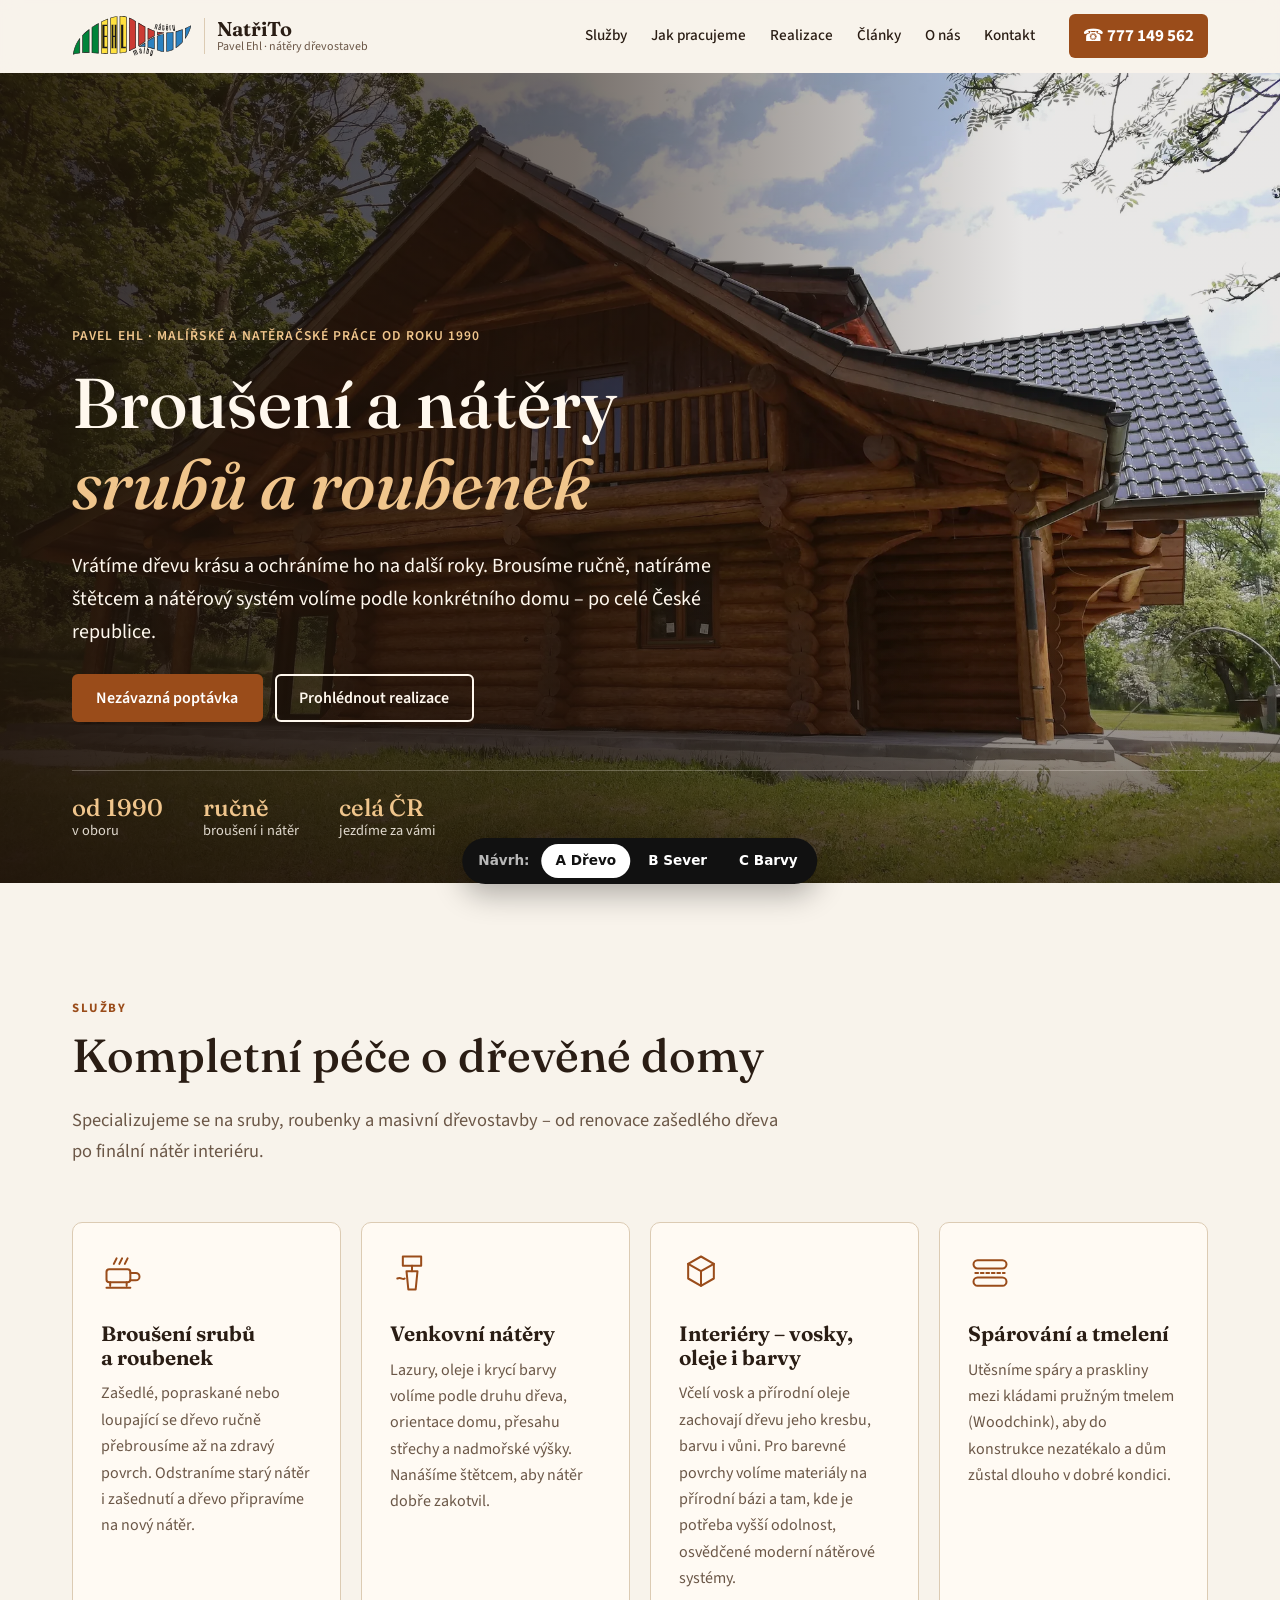
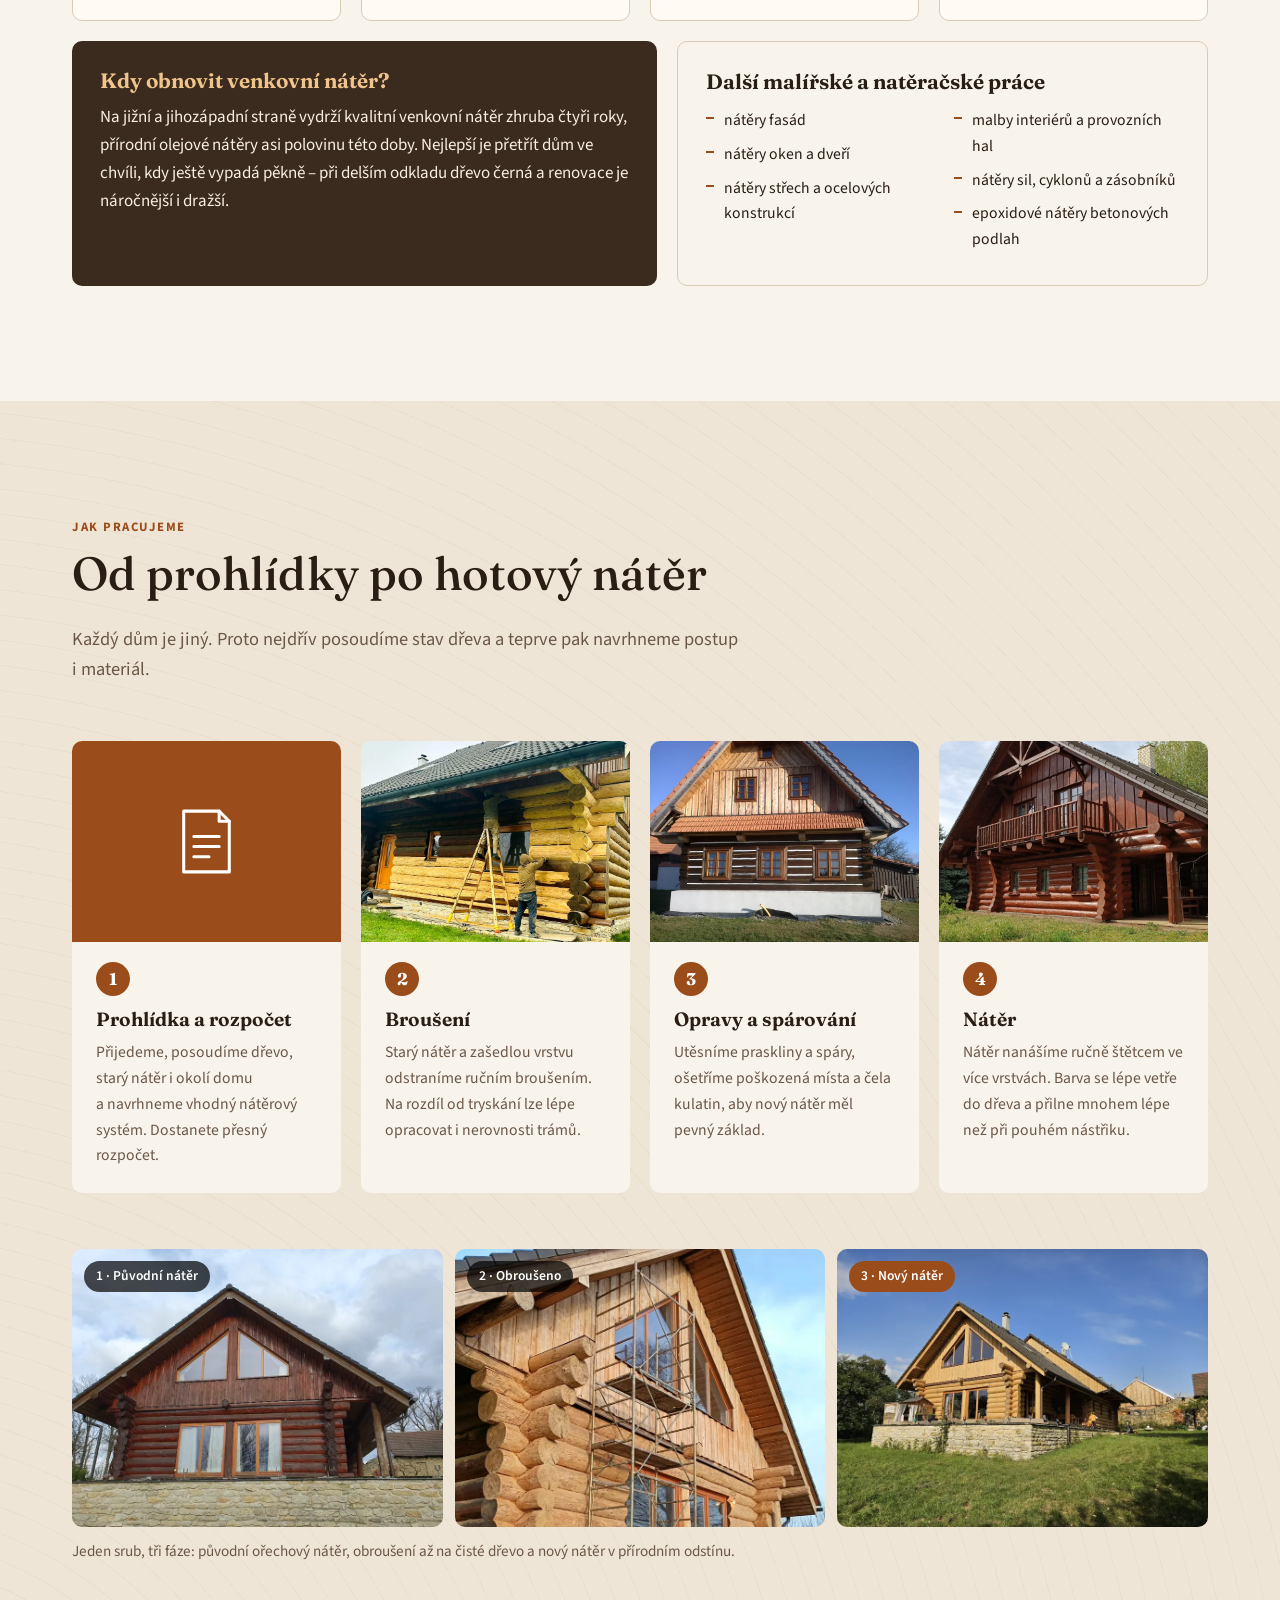
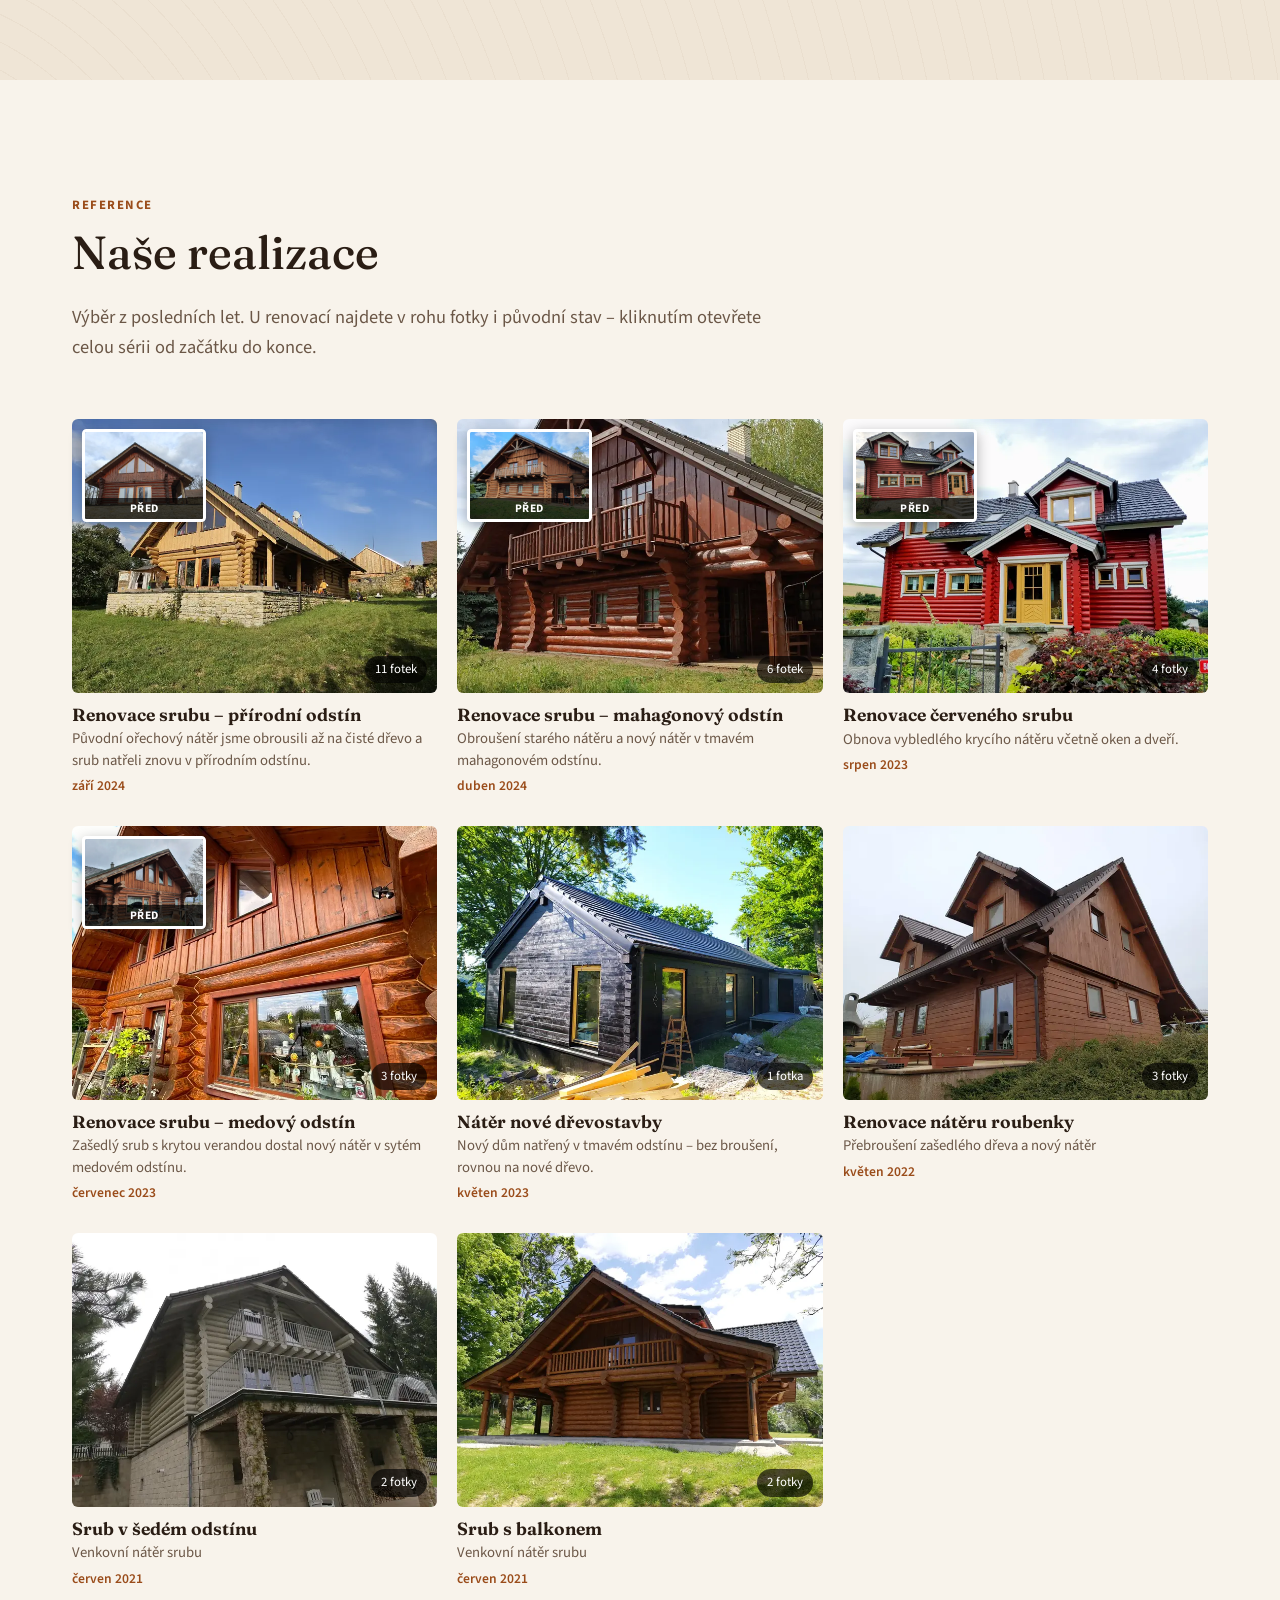
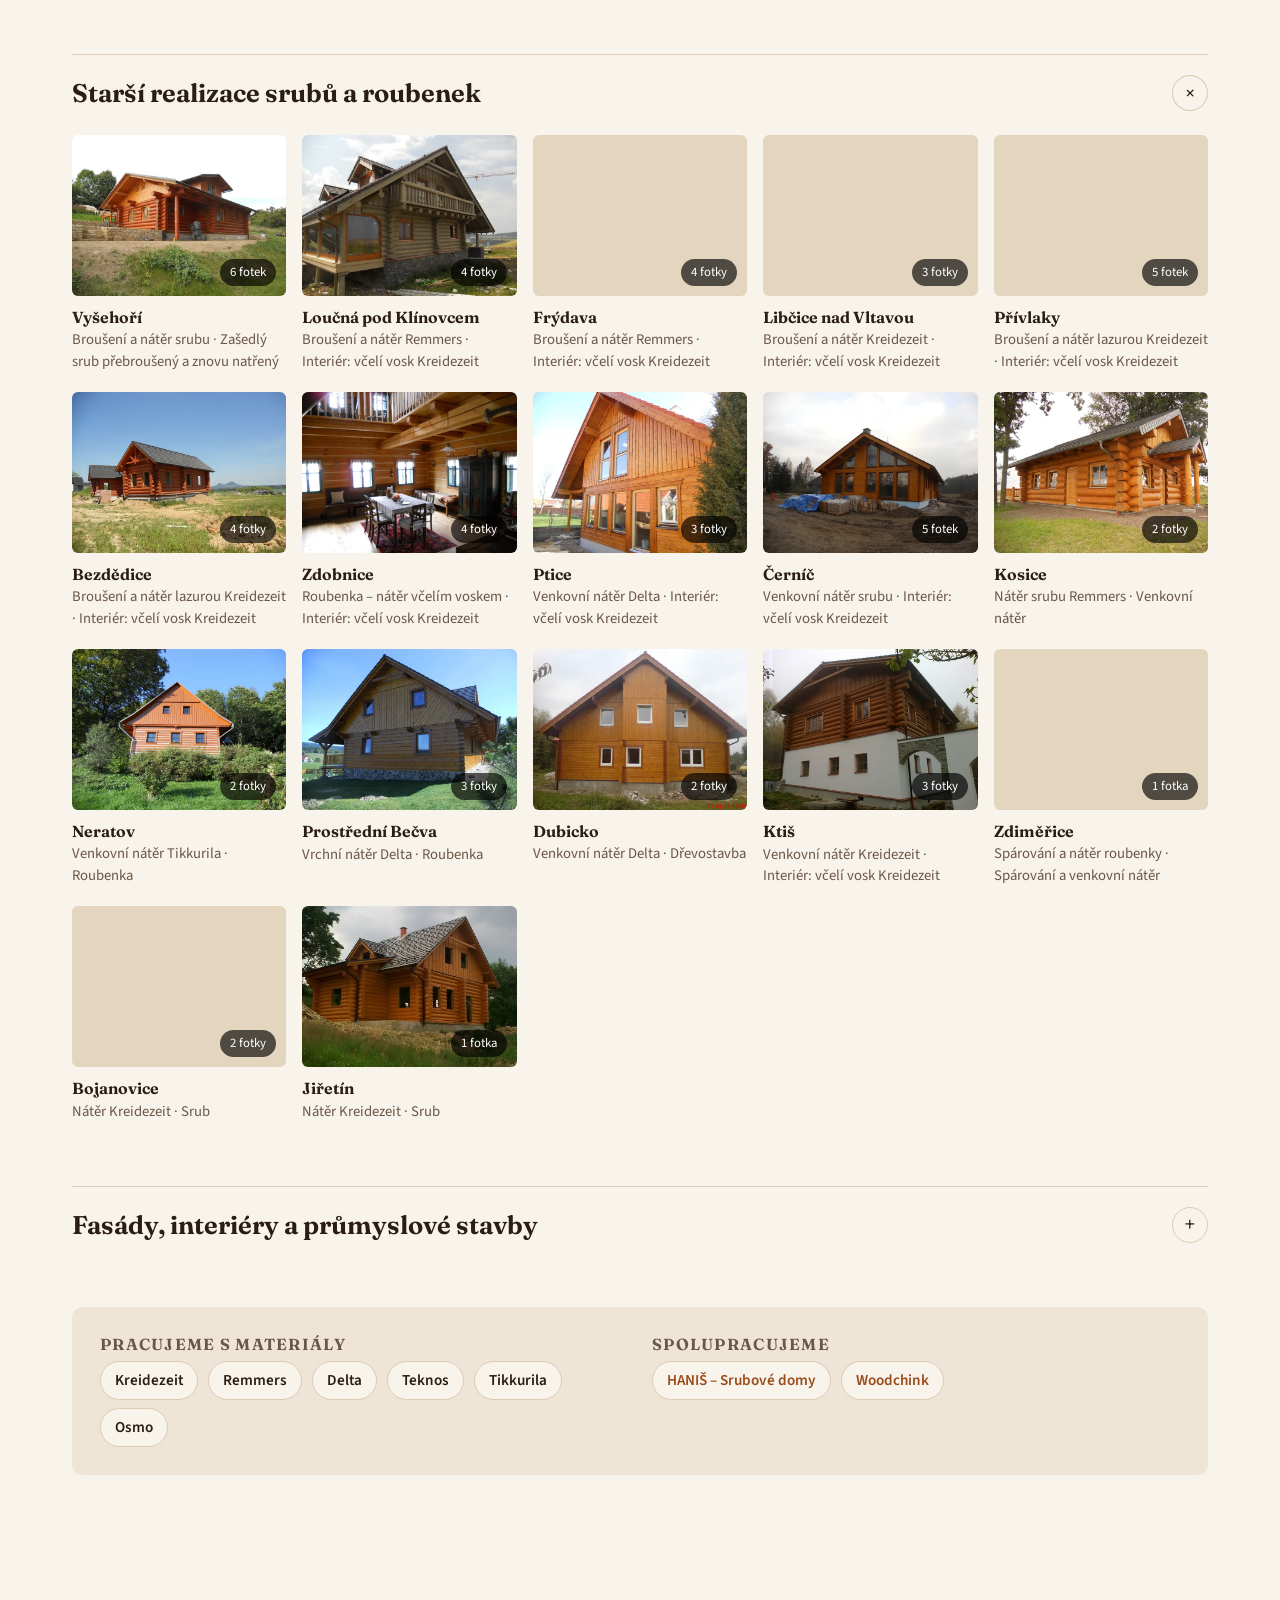
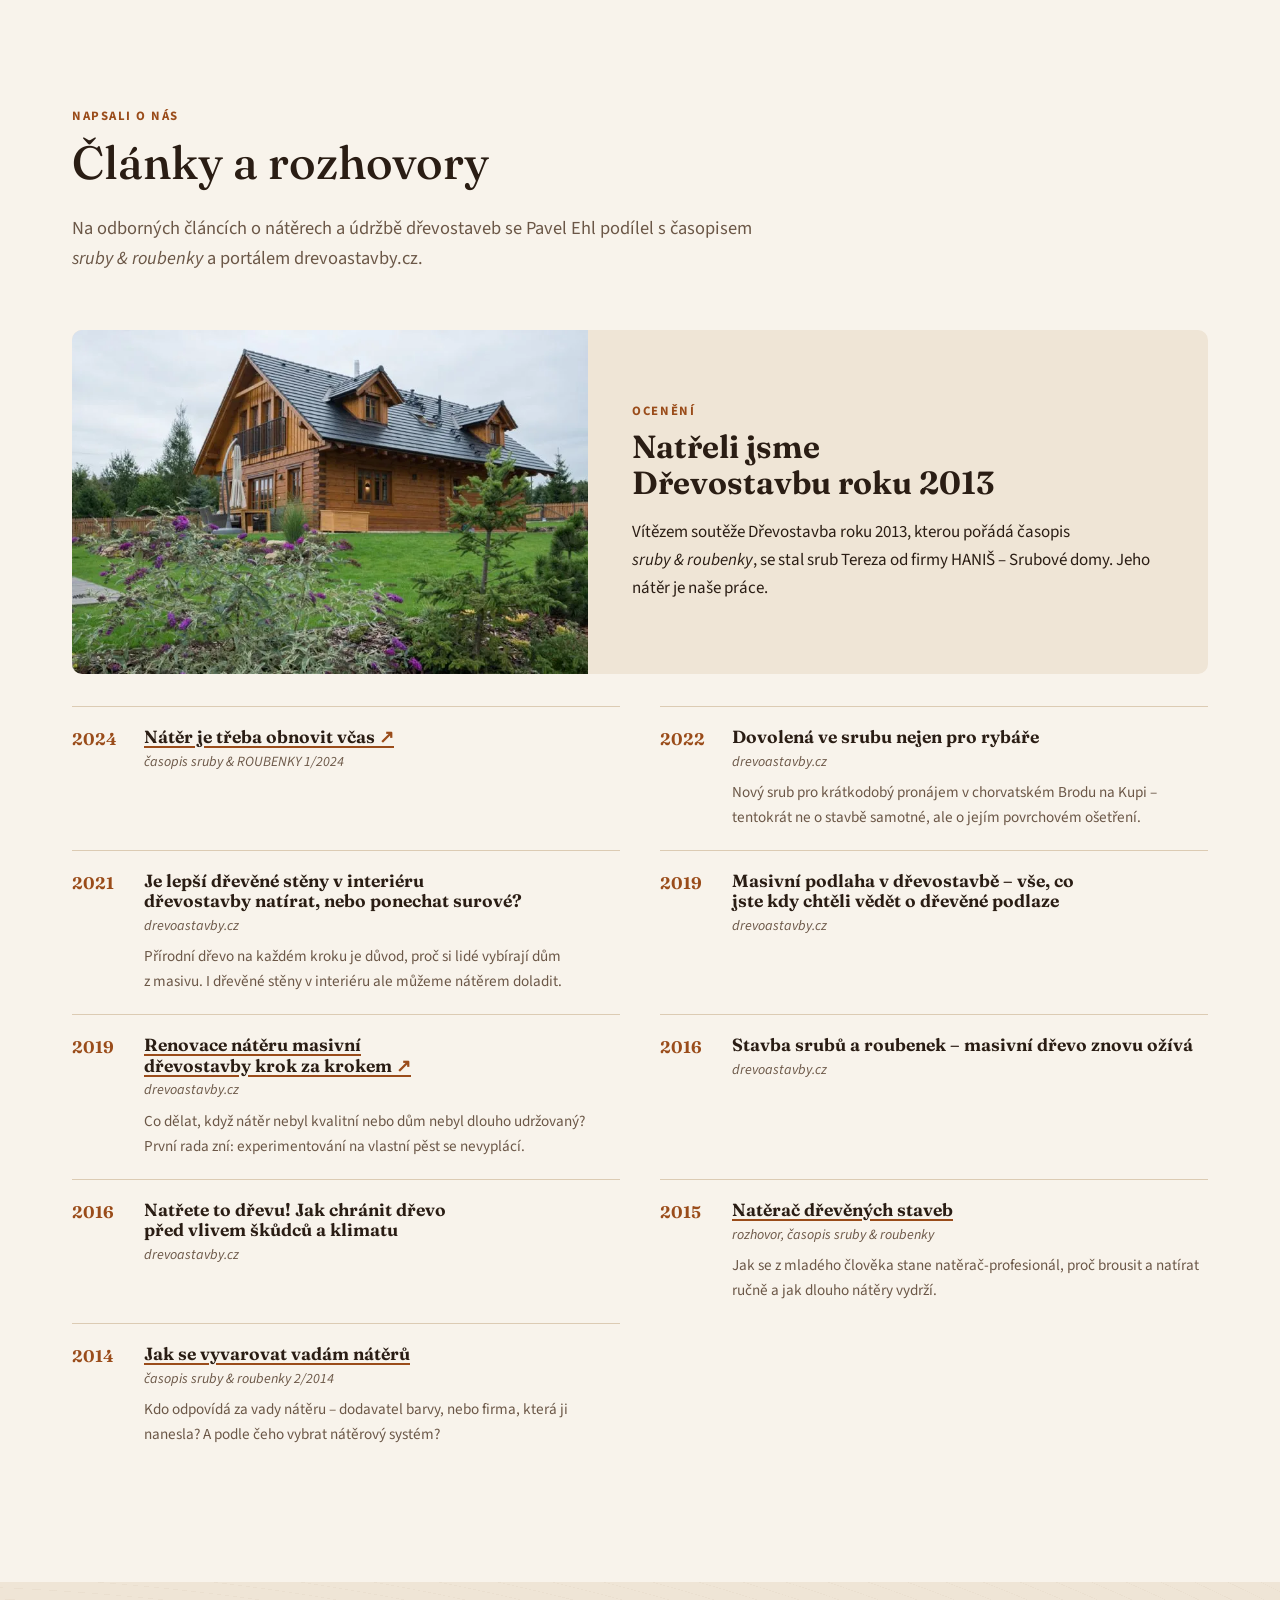
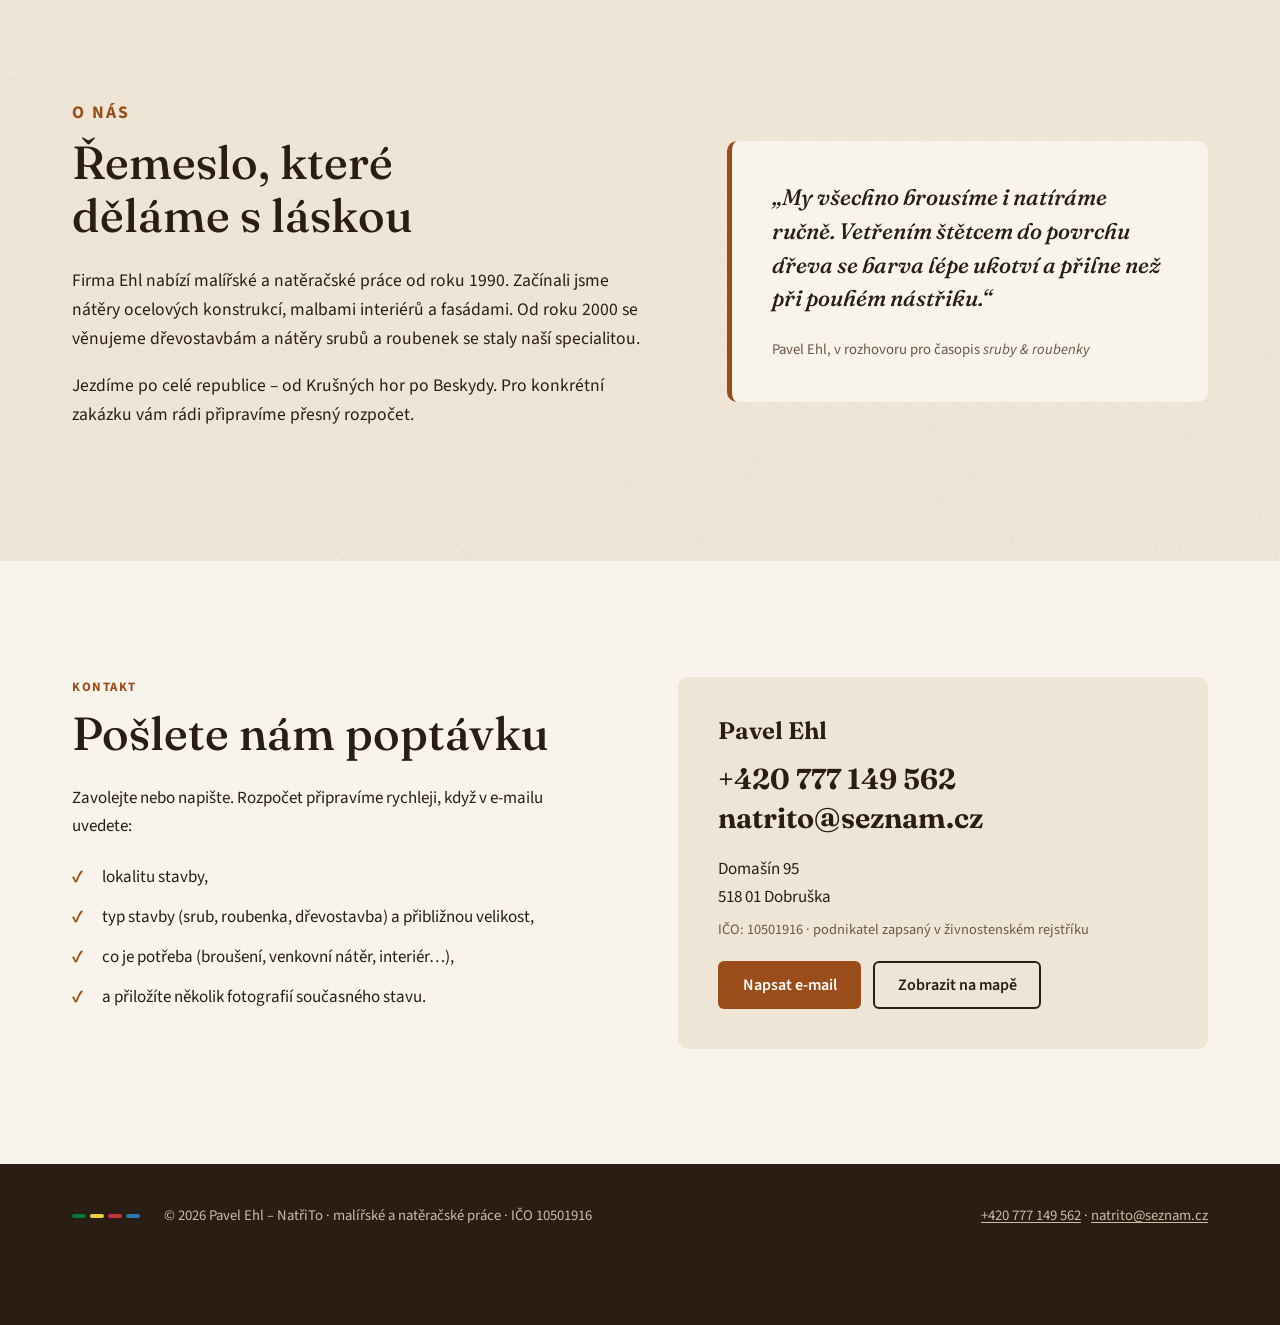
==== commit 2ebba0b6: "Galerie jako příběhy renovací, úpravy textů a fotek - realizace spojené do příběhů před → během brou" ====
--- a/index.html
+++ b/index.html
@@ -114,8 +114,8 @@
           </li>
           <li class="service">
             <svg class="service__icon" viewBox="0 0 48 48" aria-hidden="true"><path d="M24 6l14 8v16l-14 8-14-8V14z"/><path d="M24 22l14-8M24 22L10 14M24 22v16"/></svg>
-            <h3 class="service__title">Interiéry – včelí vosk a&nbsp;oleje</h3>
-            <p>Přírodní nátěry Kreidezeit ze směsi olejů a&nbsp;včelího vosku. Dřevo působí přirozeně, nepotlačí se jeho kresba ani barva a&nbsp;povrch se snadno udržuje.</p>
+            <h3 class="service__title">Interiéry – vosky, oleje i&nbsp;barvy</h3>
+            <p>Včelí vosk a&nbsp;přírodní oleje zachovají dřevu jeho kresbu, barvu i&nbsp;vůni. Pro barevné povrchy volíme materiály na přírodní bázi a&nbsp;tam, kde je potřeba vyšší odolnost, osvědčené moderní nátěrové systémy.</p>
           </li>
           <li class="service">
             <svg class="service__icon" viewBox="0 0 48 48" aria-hidden="true"><rect x="6" y="10" width="36" height="9" rx="4.5"/><rect x="6" y="29" width="36" height="9" rx="4.5"/><path d="M8 24h32" stroke-dasharray="3 3"/></svg>
@@ -165,7 +165,7 @@
             <p>Starý nátěr a&nbsp;zašedlou vrstvu odstraníme ručním broušením. Na rozdíl od tryskání lze lépe opracovat i&nbsp;nerovnosti trámů.</p>
           </li>
           <li class="step">
-            <img class="step__img" src="img/proces/sparovani-800.webp" width="800" height="600" alt="Spárování roubenky" loading="lazy">
+            <img class="step__img" src="img/proces/sparovani-800.webp" width="800" height="600" alt="Roubenka s novým nátěrem a vyspárovanými mezerami mezi trámy" loading="lazy">
             <span class="step__num">3</span>
             <h3 class="step__title">Opravy a&nbsp;spárování</h3>
             <p>Utěsníme praskliny a&nbsp;spáry, ošetříme poškozená místa a&nbsp;čela kulatin, aby nový nátěr měl pevný základ.</p>
@@ -180,10 +180,11 @@
 
         <figure class="before-after">
           <div class="before-after__pair">
-            <div class="before-after__item"><img src="img/proces/pred-brousenim-800.webp" width="800" height="1067" alt="Štít srubu se starým tmavým nátěrem před broušením" loading="lazy"><span class="badge">Před</span></div>
-            <div class="before-after__item"><img src="img/proces/po-brouseni-800.webp" width="800" height="1422" alt="Stejný štít po přebroušení na čisté dřevo" loading="lazy"><span class="badge badge--after">Po přebroušení</span></div>
+            <div class="before-after__item"><img src="img/proces/pribeh-1-puvodni-800.webp" width="800" height="600" alt="Srub s původním tmavým ořechovým nátěrem" loading="lazy"><span class="badge">1 · Původní nátěr</span></div>
+            <div class="before-after__item"><img src="img/proces/pribeh-2-obrouseno-800.webp" width="800" height="1422" alt="Stejný srub obroušený až na čisté dřevo" loading="lazy"><span class="badge">2 · Obroušeno</span></div>
+            <div class="before-after__item"><img src="img/proces/pribeh-3-hotovo-800.webp" width="800" height="600" alt="Stejný srub s novým nátěrem v přírodním odstínu" loading="lazy"><span class="badge badge--after">3 · Nový nátěr</span></div>
           </div>
-          <figcaption>Srub před broušením a&nbsp;po něm – ze starého tmavého nátěru zpět na čisté dřevo, připravené na nový nátěr.</figcaption>
+          <figcaption>Jeden srub, tři fáze: původní ořechový nátěr, obroušení až na čisté dřevo a&nbsp;nový nátěr v&nbsp;přírodním odstínu.</figcaption>
         </figure>
       </div>
     </section>
@@ -194,141 +195,84 @@
         <header class="section__head">
           <p class="section__kicker">Reference</p>
           <h2 class="section__title">Naše realizace</h2>
-          <p class="section__lead">Výběr z&nbsp;posledních let. Kliknutím na fotku otevřete celou sérii.</p>
+          <p class="section__lead">Výběr z&nbsp;posledních let. U&nbsp;renovací najdete v&nbsp;rohu fotky i&nbsp;původní stav – kliknutím otevřete celou sérii od začátku do konce.</p>
         </header>
         <ul class="projects">
 <!-- gen:realizace -->
-<li class="project">
-  <a class="project__link" href="img/realizace/2024-09-srub-prirodni-odstin-01.webp" data-lightbox="2024-09-srub-prirodni-odstin" data-caption="Srub v přírodním odstínu – Venkovní nátěr srubu (1/2)">
-    <img src="img/realizace/2024-09-srub-prirodni-odstin-01-t.webp" width="720" height="540" alt="Srub v přírodním odstínu – Venkovní nátěr srubu" loading="lazy" decoding="async">
-    <span class="project__count">2 fotky</span>
-  </a>
-  <div class="project__meta">
-    <h3 class="project__title">Srub v přírodním odstínu</h3>
-    <p class="project__desc">Venkovní nátěr srubu</p>
+<li class="project project--story">
+  <a class="project__link" href="img/realizace/2024-09-renovace-srubu-prirodni-odstin-10.webp" data-lightbox="2024-09-renovace-srubu-prirodni-odstin" data-i="9" data-caption="Renovace srubu – přírodní odstín – po nátěru (10/11)">
+    <img src="img/realizace/2024-09-renovace-srubu-prirodni-odstin-10-t.webp" width="720" height="540" alt="Renovace srubu – přírodní odstín" loading="lazy" decoding="async">
+    <span class="project__count">11 fotek</span>
+  </a>
+  <a class="project__before" href="img/realizace/2024-09-renovace-srubu-prirodni-odstin-01.webp" data-lightbox="2024-09-renovace-srubu-prirodni-odstin" data-i="0" data-caption="Renovace srubu – přírodní odstín – původní stav (1/11)">
+    <img src="img/realizace/2024-09-renovace-srubu-prirodni-odstin-01-t.webp" alt="Původní stav – Renovace srubu – přírodní odstín" loading="lazy" decoding="async"><span>před</span>
+  </a>
+  <div class="project__meta">
+    <h3 class="project__title">Renovace srubu – přírodní odstín</h3>
+    <p class="project__desc">Původní ořechový nátěr jsme obrousili až na čisté dřevo a srub natřeli znovu v přírodním odstínu.</p>
     <p class="project__place">září 2024</p>
   </div>
-  <div hidden><a href="img/realizace/2024-09-srub-prirodni-odstin-02.webp" data-lightbox="2024-09-srub-prirodni-odstin" data-caption="Srub v přírodním odstínu – Venkovní nátěr srubu (2/2)"></a></div>
-</li>
-<li class="project">
-  <a class="project__link" href="img/realizace/2024-04-srub-mahagon-01.webp" data-lightbox="2024-04-srub-mahagon" data-caption="Srub – tmavý mahagonový odstín – Venkovní nátěr srubu (1/4)">
-    <img src="img/realizace/2024-04-srub-mahagon-01-t.webp" width="720" height="1280" alt="Srub – tmavý mahagonový odstín – Venkovní nátěr srubu" loading="lazy" decoding="async">
+  <div hidden><a href="img/realizace/2024-09-renovace-srubu-prirodni-odstin-02.webp" data-lightbox="2024-09-renovace-srubu-prirodni-odstin" data-i="1" data-caption="Renovace srubu – přírodní odstín – původní stav (2/11)"></a><a href="img/realizace/2024-09-renovace-srubu-prirodni-odstin-03.webp" data-lightbox="2024-09-renovace-srubu-prirodni-odstin" data-i="2" data-caption="Renovace srubu – přírodní odstín – původní stav (3/11)"></a><a href="img/realizace/2024-09-renovace-srubu-prirodni-odstin-04.webp" data-lightbox="2024-09-renovace-srubu-prirodni-odstin" data-i="3" data-caption="Renovace srubu – přírodní odstín – původní stav (4/11)"></a><a href="img/realizace/2024-09-renovace-srubu-prirodni-odstin-05.webp" data-lightbox="2024-09-renovace-srubu-prirodni-odstin" data-i="4" data-caption="Renovace srubu – přírodní odstín – během broušení (5/11)"></a><a href="img/realizace/2024-09-renovace-srubu-prirodni-odstin-06.webp" data-lightbox="2024-09-renovace-srubu-prirodni-odstin" data-i="5" data-caption="Renovace srubu – přírodní odstín – během broušení (6/11)"></a><a href="img/realizace/2024-09-renovace-srubu-prirodni-odstin-07.webp" data-lightbox="2024-09-renovace-srubu-prirodni-odstin" data-i="6" data-caption="Renovace srubu – přírodní odstín – během broušení (7/11)"></a><a href="img/realizace/2024-09-renovace-srubu-prirodni-odstin-08.webp" data-lightbox="2024-09-renovace-srubu-prirodni-odstin" data-i="7" data-caption="Renovace srubu – přírodní odstín – během broušení (8/11)"></a><a href="img/realizace/2024-09-renovace-srubu-prirodni-odstin-09.webp" data-lightbox="2024-09-renovace-srubu-prirodni-odstin" data-i="8" data-caption="Renovace srubu – přírodní odstín – během broušení (9/11)"></a><a href="img/realizace/2024-09-renovace-srubu-prirodni-odstin-11.webp" data-lightbox="2024-09-renovace-srubu-prirodni-odstin" data-i="10" data-caption="Renovace srubu – přírodní odstín – po nátěru (11/11)"></a></div>
+</li>
+<li class="project project--story">
+  <a class="project__link" href="img/realizace/2024-04-renovace-srubu-mahagon-03.webp" data-lightbox="2024-04-renovace-srubu-mahagon" data-i="2" data-caption="Renovace srubu – mahagonový odstín – po nátěru (3/6)">
+    <img src="img/realizace/2024-04-renovace-srubu-mahagon-03-t.webp" width="720" height="1280" alt="Renovace srubu – mahagonový odstín" loading="lazy" decoding="async">
+    <span class="project__count">6 fotek</span>
+  </a>
+  <a class="project__before" href="img/realizace/2024-04-renovace-srubu-mahagon-01.webp" data-lightbox="2024-04-renovace-srubu-mahagon" data-i="0" data-caption="Renovace srubu – mahagonový odstín – původní stav (1/6)">
+    <img src="img/realizace/2024-04-renovace-srubu-mahagon-01-t.webp" alt="Původní stav – Renovace srubu – mahagonový odstín" loading="lazy" decoding="async"><span>před</span>
+  </a>
+  <div class="project__meta">
+    <h3 class="project__title">Renovace srubu – mahagonový odstín</h3>
+    <p class="project__desc">Obroušení starého nátěru a nový nátěr v tmavém mahagonovém odstínu.</p>
+    <p class="project__place">duben 2024</p>
+  </div>
+  <div hidden><a href="img/realizace/2024-04-renovace-srubu-mahagon-02.webp" data-lightbox="2024-04-renovace-srubu-mahagon" data-i="1" data-caption="Renovace srubu – mahagonový odstín – původní stav (2/6)"></a><a href="img/realizace/2024-04-renovace-srubu-mahagon-04.webp" data-lightbox="2024-04-renovace-srubu-mahagon" data-i="3" data-caption="Renovace srubu – mahagonový odstín – po nátěru (4/6)"></a><a href="img/realizace/2024-04-renovace-srubu-mahagon-05.webp" data-lightbox="2024-04-renovace-srubu-mahagon" data-i="4" data-caption="Renovace srubu – mahagonový odstín – po nátěru (5/6)"></a><a href="img/realizace/2024-04-renovace-srubu-mahagon-06.webp" data-lightbox="2024-04-renovace-srubu-mahagon" data-i="5" data-caption="Renovace srubu – mahagonový odstín – po nátěru (6/6)"></a></div>
+</li>
+<li class="project project--story">
+  <a class="project__link" href="img/realizace/2023-08-renovace-cerveneho-srubu-03.webp" data-lightbox="2023-08-renovace-cerveneho-srubu" data-i="2" data-caption="Renovace červeného srubu – po nátěru (3/4)">
+    <img src="img/realizace/2023-08-renovace-cerveneho-srubu-03-t.webp" width="720" height="540" alt="Renovace červeného srubu" loading="lazy" decoding="async">
     <span class="project__count">4 fotky</span>
   </a>
-  <div class="project__meta">
-    <h3 class="project__title">Srub – tmavý mahagonový odstín</h3>
-    <p class="project__desc">Venkovní nátěr srubu</p>
-    <p class="project__place">duben 2024</p>
-  </div>
-  <div hidden><a href="img/realizace/2024-04-srub-mahagon-02.webp" data-lightbox="2024-04-srub-mahagon" data-caption="Srub – tmavý mahagonový odstín – Venkovní nátěr srubu (2/4)"></a><a href="img/realizace/2024-04-srub-mahagon-03.webp" data-lightbox="2024-04-srub-mahagon" data-caption="Srub – tmavý mahagonový odstín – Venkovní nátěr srubu (3/4)"></a><a href="img/realizace/2024-04-srub-mahagon-04.webp" data-lightbox="2024-04-srub-mahagon" data-caption="Srub – tmavý mahagonový odstín – Venkovní nátěr srubu (4/4)"></a></div>
-</li>
-<li class="project">
-  <a class="project__link" href="img/realizace/2024-04-srub-s-balkonem-01.webp" data-lightbox="2024-04-srub-s-balkonem" data-caption="Srub s balkonem a krytou terasou – Venkovní nátěr srubu (1/2)">
-    <img src="img/realizace/2024-04-srub-s-balkonem-01-t.webp" width="720" height="540" alt="Srub s balkonem a krytou terasou – Venkovní nátěr srubu" loading="lazy" decoding="async">
-    <span class="project__count">2 fotky</span>
-  </a>
-  <div class="project__meta">
-    <h3 class="project__title">Srub s balkonem a krytou terasou</h3>
-    <p class="project__desc">Venkovní nátěr srubu</p>
-    <p class="project__place">duben 2024</p>
-  </div>
-  <div hidden><a href="img/realizace/2024-04-srub-s-balkonem-02.webp" data-lightbox="2024-04-srub-s-balkonem" data-caption="Srub s balkonem a krytou terasou – Venkovní nátěr srubu (2/2)"></a></div>
-</li>
-<li class="project">
-  <a class="project__link" href="img/realizace/2024-03-brouseni-srubu-01.webp" data-lightbox="2024-03-brouseni-srubu" data-caption="Broušení srubu – průběh prací – Odstranění starého nátěru ručním broušením až na zdravé dřevo (1/5)">
-    <img src="img/realizace/2024-03-brouseni-srubu-01-t.webp" width="720" height="960" alt="Broušení srubu – průběh prací – Odstranění starého nátěru ručním broušením až na zdravé dřevo" loading="lazy" decoding="async">
-    <span class="project__count">5 fotek</span>
-  </a>
-  <div class="project__meta">
-    <h3 class="project__title">Broušení srubu – průběh prací</h3>
-    <p class="project__desc">Odstranění starého nátěru ručním broušením až na zdravé dřevo</p>
-    <p class="project__place">březen 2024</p>
-  </div>
-  <div hidden><a href="img/realizace/2024-03-brouseni-srubu-02.webp" data-lightbox="2024-03-brouseni-srubu" data-caption="Broušení srubu – průběh prací – Odstranění starého nátěru ručním broušením až na zdravé dřevo (2/5)"></a><a href="img/realizace/2024-03-brouseni-srubu-03.webp" data-lightbox="2024-03-brouseni-srubu" data-caption="Broušení srubu – průběh prací – Odstranění starého nátěru ručním broušením až na zdravé dřevo (3/5)"></a><a href="img/realizace/2024-03-brouseni-srubu-04.webp" data-lightbox="2024-03-brouseni-srubu" data-caption="Broušení srubu – průběh prací – Odstranění starého nátěru ručním broušením až na zdravé dřevo (4/5)"></a><a href="img/realizace/2024-03-brouseni-srubu-05.webp" data-lightbox="2024-03-brouseni-srubu" data-caption="Broušení srubu – průběh prací – Odstranění starého nátěru ručním broušením až na zdravé dřevo (5/5)"></a></div>
-</li>
-<li class="project">
-  <a class="project__link" href="img/realizace/2024-02-srub-orechovy-odstin-01.webp" data-lightbox="2024-02-srub-orechovy-odstin" data-caption="Srub v ořechovém odstínu – Venkovní nátěr srubu (1/4)">
-    <img src="img/realizace/2024-02-srub-orechovy-odstin-01-t.webp" width="720" height="540" alt="Srub v ořechovém odstínu – Venkovní nátěr srubu" loading="lazy" decoding="async">
-    <span class="project__count">4 fotky</span>
-  </a>
-  <div class="project__meta">
-    <h3 class="project__title">Srub v ořechovém odstínu</h3>
-    <p class="project__desc">Venkovní nátěr srubu</p>
-    <p class="project__place">únor 2024</p>
-  </div>
-  <div hidden><a href="img/realizace/2024-02-srub-orechovy-odstin-02.webp" data-lightbox="2024-02-srub-orechovy-odstin" data-caption="Srub v ořechovém odstínu – Venkovní nátěr srubu (2/4)"></a><a href="img/realizace/2024-02-srub-orechovy-odstin-03.webp" data-lightbox="2024-02-srub-orechovy-odstin" data-caption="Srub v ořechovém odstínu – Venkovní nátěr srubu (3/4)"></a><a href="img/realizace/2024-02-srub-orechovy-odstin-04.webp" data-lightbox="2024-02-srub-orechovy-odstin" data-caption="Srub v ořechovém odstínu – Venkovní nátěr srubu (4/4)"></a></div>
-</li>
-<li class="project">
-  <a class="project__link" href="img/realizace/2023-08-cerveny-srub-balkon-01.webp" data-lightbox="2023-08-cerveny-srub-balkon" data-caption="Červený srub s balkonem – Krycí nátěr srubu">
-    <img src="img/realizace/2023-08-cerveny-srub-balkon-01-t.webp" width="720" height="540" alt="Červený srub s balkonem – Krycí nátěr srubu" loading="lazy" decoding="async">
+  <a class="project__before" href="img/realizace/2023-08-renovace-cerveneho-srubu-01.webp" data-lightbox="2023-08-renovace-cerveneho-srubu" data-i="0" data-caption="Renovace červeného srubu – původní stav (1/4)">
+    <img src="img/realizace/2023-08-renovace-cerveneho-srubu-01-t.webp" alt="Původní stav – Renovace červeného srubu" loading="lazy" decoding="async"><span>před</span>
+  </a>
+  <div class="project__meta">
+    <h3 class="project__title">Renovace červeného srubu</h3>
+    <p class="project__desc">Obnova vybledlého krycího nátěru včetně oken a dveří.</p>
+    <p class="project__place">srpen 2023</p>
+  </div>
+  <div hidden><a href="img/realizace/2023-08-renovace-cerveneho-srubu-02.webp" data-lightbox="2023-08-renovace-cerveneho-srubu" data-i="1" data-caption="Renovace červeného srubu – původní stav (2/4)"></a><a href="img/realizace/2023-08-renovace-cerveneho-srubu-04.webp" data-lightbox="2023-08-renovace-cerveneho-srubu" data-i="3" data-caption="Renovace červeného srubu – po nátěru (4/4)"></a></div>
+</li>
+<li class="project project--story">
+  <a class="project__link" href="img/realizace/2023-07-renovace-srubu-medovy-odstin-02.webp" data-lightbox="2023-07-renovace-srubu-medovy-odstin" data-i="1" data-caption="Renovace srubu – medový odstín – po nátěru (2/3)">
+    <img src="img/realizace/2023-07-renovace-srubu-medovy-odstin-02-t.webp" width="720" height="960" alt="Renovace srubu – medový odstín" loading="lazy" decoding="async">
+    <span class="project__count">3 fotky</span>
+  </a>
+  <a class="project__before" href="img/realizace/2023-07-renovace-srubu-medovy-odstin-01.webp" data-lightbox="2023-07-renovace-srubu-medovy-odstin" data-i="0" data-caption="Renovace srubu – medový odstín – původní stav (1/3)">
+    <img src="img/realizace/2023-07-renovace-srubu-medovy-odstin-01-t.webp" alt="Původní stav – Renovace srubu – medový odstín" loading="lazy" decoding="async"><span>před</span>
+  </a>
+  <div class="project__meta">
+    <h3 class="project__title">Renovace srubu – medový odstín</h3>
+    <p class="project__desc">Zašedlý srub s krytou verandou dostal nový nátěr v sytém medovém odstínu.</p>
+    <p class="project__place">červenec 2023</p>
+  </div>
+  <div hidden><a href="img/realizace/2023-07-renovace-srubu-medovy-odstin-03.webp" data-lightbox="2023-07-renovace-srubu-medovy-odstin" data-i="2" data-caption="Renovace srubu – medový odstín – po nátěru (3/3)"></a></div>
+</li>
+<li class="project">
+  <a class="project__link" href="img/realizace/2023-05-nater-nove-drevostavby-01.webp" data-lightbox="2023-05-nater-nove-drevostavby" data-i="0" data-caption="Nátěr nové dřevostavby – Nový dům natřený v tmavém odstínu – bez broušení, rovnou na nové dřevo.">
+    <img src="img/realizace/2023-05-nater-nove-drevostavby-01-t.webp" width="720" height="540" alt="Nátěr nové dřevostavby" loading="lazy" decoding="async">
     <span class="project__count">1 fotka</span>
   </a>
   <div class="project__meta">
-    <h3 class="project__title">Červený srub s balkonem</h3>
-    <p class="project__desc">Krycí nátěr srubu</p>
-    <p class="project__place">srpen 2023</p>
-  </div>
-</li>
-<li class="project">
-  <a class="project__link" href="img/realizace/2023-08-cerveny-srub-01.webp" data-lightbox="2023-08-cerveny-srub" data-caption="Červený srub se žlutými dveřmi – Krycí nátěr srubu, okna a dveře">
-    <img src="img/realizace/2023-08-cerveny-srub-01-t.webp" width="720" height="540" alt="Červený srub se žlutými dveřmi – Krycí nátěr srubu, okna a dveře" loading="lazy" decoding="async">
-    <span class="project__count">1 fotka</span>
-  </a>
-  <div class="project__meta">
-    <h3 class="project__title">Červený srub se žlutými dveřmi</h3>
-    <p class="project__desc">Krycí nátěr srubu, okna a dveře</p>
-    <p class="project__place">srpen 2023</p>
-  </div>
-</li>
-<li class="project">
-  <a class="project__link" href="img/realizace/2023-07-srub-medovy-odstin-01.webp" data-lightbox="2023-07-srub-medovy-odstin" data-caption="Srub v medovém odstínu – Venkovní nátěr srubu (1/2)">
-    <img src="img/realizace/2023-07-srub-medovy-odstin-01-t.webp" width="720" height="960" alt="Srub v medovém odstínu – Venkovní nátěr srubu" loading="lazy" decoding="async">
-    <span class="project__count">2 fotky</span>
-  </a>
-  <div class="project__meta">
-    <h3 class="project__title">Srub v medovém odstínu</h3>
-    <p class="project__desc">Venkovní nátěr srubu</p>
-    <p class="project__place">červenec 2023</p>
-  </div>
-  <div hidden><a href="img/realizace/2023-07-srub-medovy-odstin-02.webp" data-lightbox="2023-07-srub-medovy-odstin" data-caption="Srub v medovém odstínu – Venkovní nátěr srubu (2/2)"></a></div>
-</li>
-<li class="project">
-  <a class="project__link" href="img/realizace/2023-05-drevostavba-tmava-01.webp" data-lightbox="2023-05-drevostavba-tmava" data-caption="Dřevostavba v tmavém odstínu – Nátěr dřevěné fasády">
-    <img src="img/realizace/2023-05-drevostavba-tmava-01-t.webp" width="720" height="540" alt="Dřevostavba v tmavém odstínu – Nátěr dřevěné fasády" loading="lazy" decoding="async">
-    <span class="project__count">1 fotka</span>
-  </a>
-  <div class="project__meta">
-    <h3 class="project__title">Dřevostavba v tmavém odstínu</h3>
-    <p class="project__desc">Nátěr dřevěné fasády</p>
+    <h3 class="project__title">Nátěr nové dřevostavby</h3>
+    <p class="project__desc">Nový dům natřený v tmavém odstínu – bez broušení, rovnou na nové dřevo.</p>
     <p class="project__place">květen 2023</p>
   </div>
 </li>
 <li class="project">
-  <a class="project__link" href="img/realizace/2023-03-srub-s-verandou-01.webp" data-lightbox="2023-03-srub-s-verandou" data-caption="Srub s krytou verandou – Venkovní nátěr srubu">
-    <img src="img/realizace/2023-03-srub-s-verandou-01-t.webp" width="720" height="540" alt="Srub s krytou verandou – Venkovní nátěr srubu" loading="lazy" decoding="async">
-    <span class="project__count">1 fotka</span>
-  </a>
-  <div class="project__meta">
-    <h3 class="project__title">Srub s krytou verandou</h3>
-    <p class="project__desc">Venkovní nátěr srubu</p>
-    <p class="project__place">březen 2023</p>
-  </div>
-</li>
-<li class="project">
-  <a class="project__link" href="img/realizace/2022-10-cerveny-srub-01.webp" data-lightbox="2022-10-cerveny-srub" data-caption="Srub v červeném odstínu – Krycí nátěr srubu (1/2)">
-    <img src="img/realizace/2022-10-cerveny-srub-01-t.webp" width="720" height="540" alt="Srub v červeném odstínu – Krycí nátěr srubu" loading="lazy" decoding="async">
-    <span class="project__count">2 fotky</span>
-  </a>
-  <div class="project__meta">
-    <h3 class="project__title">Srub v červeném odstínu</h3>
-    <p class="project__desc">Krycí nátěr srubu</p>
-    <p class="project__place">říjen 2022</p>
-  </div>
-  <div hidden><a href="img/realizace/2022-10-cerveny-srub-02.webp" data-lightbox="2022-10-cerveny-srub" data-caption="Srub v červeném odstínu – Krycí nátěr srubu (2/2)"></a></div>
-</li>
-<li class="project">
-  <a class="project__link" href="img/realizace/2022-05-renovace-roubenky-01.webp" data-lightbox="2022-05-renovace-roubenky" data-caption="Renovace nátěru roubenky – Přebroušení zašedlého dřeva a nový nátěr (1/3)">
-    <img src="img/realizace/2022-05-renovace-roubenky-01-t.webp" width="720" height="540" alt="Renovace nátěru roubenky – Přebroušení zašedlého dřeva a nový nátěr" loading="lazy" decoding="async">
+  <a class="project__link" href="img/realizace/2022-05-renovace-roubenky-01.webp" data-lightbox="2022-05-renovace-roubenky" data-i="0" data-caption="Renovace nátěru roubenky – Přebroušení zašedlého dřeva a nový nátěr (1/3)">
+    <img src="img/realizace/2022-05-renovace-roubenky-01-t.webp" width="720" height="540" alt="Renovace nátěru roubenky" loading="lazy" decoding="async">
     <span class="project__count">3 fotky</span>
   </a>
   <div class="project__meta">
@@ -336,11 +280,11 @@
     <p class="project__desc">Přebroušení zašedlého dřeva a nový nátěr</p>
     <p class="project__place">květen 2022</p>
   </div>
-  <div hidden><a href="img/realizace/2022-05-renovace-roubenky-02.webp" data-lightbox="2022-05-renovace-roubenky" data-caption="Renovace nátěru roubenky – Přebroušení zašedlého dřeva a nový nátěr (2/3)"></a><a href="img/realizace/2022-05-renovace-roubenky-03.webp" data-lightbox="2022-05-renovace-roubenky" data-caption="Renovace nátěru roubenky – Přebroušení zašedlého dřeva a nový nátěr (3/3)"></a></div>
-</li>
-<li class="project">
-  <a class="project__link" href="img/realizace/2021-06-srub-sedy-odstin-01.webp" data-lightbox="2021-06-srub-sedy-odstin" data-caption="Srub v šedém odstínu – Venkovní nátěr srubu (1/2)">
-    <img src="img/realizace/2021-06-srub-sedy-odstin-01-t.webp" width="720" height="540" alt="Srub v šedém odstínu – Venkovní nátěr srubu" loading="lazy" decoding="async">
+  <div hidden><a href="img/realizace/2022-05-renovace-roubenky-02.webp" data-lightbox="2022-05-renovace-roubenky" data-i="1" data-caption="Renovace nátěru roubenky – Přebroušení zašedlého dřeva a nový nátěr (2/3)"></a><a href="img/realizace/2022-05-renovace-roubenky-03.webp" data-lightbox="2022-05-renovace-roubenky" data-i="2" data-caption="Renovace nátěru roubenky – Přebroušení zašedlého dřeva a nový nátěr (3/3)"></a></div>
+</li>
+<li class="project">
+  <a class="project__link" href="img/realizace/2021-06-srub-sedy-odstin-01.webp" data-lightbox="2021-06-srub-sedy-odstin" data-i="0" data-caption="Srub v šedém odstínu – Venkovní nátěr srubu (1/2)">
+    <img src="img/realizace/2021-06-srub-sedy-odstin-01-t.webp" width="720" height="540" alt="Srub v šedém odstínu" loading="lazy" decoding="async">
     <span class="project__count">2 fotky</span>
   </a>
   <div class="project__meta">
@@ -348,11 +292,11 @@
     <p class="project__desc">Venkovní nátěr srubu</p>
     <p class="project__place">červen 2021</p>
   </div>
-  <div hidden><a href="img/realizace/2021-06-srub-sedy-odstin-02.webp" data-lightbox="2021-06-srub-sedy-odstin" data-caption="Srub v šedém odstínu – Venkovní nátěr srubu (2/2)"></a></div>
-</li>
-<li class="project">
-  <a class="project__link" href="img/realizace/2021-06-srub-s-balkonem-01.webp" data-lightbox="2021-06-srub-s-balkonem" data-caption="Srub s balkonem – Venkovní nátěr srubu (1/2)">
-    <img src="img/realizace/2021-06-srub-s-balkonem-01-t.webp" width="720" height="540" alt="Srub s balkonem – Venkovní nátěr srubu" loading="lazy" decoding="async">
+  <div hidden><a href="img/realizace/2021-06-srub-sedy-odstin-02.webp" data-lightbox="2021-06-srub-sedy-odstin" data-i="1" data-caption="Srub v šedém odstínu – Venkovní nátěr srubu (2/2)"></a></div>
+</li>
+<li class="project">
+  <a class="project__link" href="img/realizace/2021-06-srub-s-balkonem-01.webp" data-lightbox="2021-06-srub-s-balkonem" data-i="0" data-caption="Srub s balkonem – Venkovní nátěr srubu (1/2)">
+    <img src="img/realizace/2021-06-srub-s-balkonem-01-t.webp" width="720" height="540" alt="Srub s balkonem" loading="lazy" decoding="async">
     <span class="project__count">2 fotky</span>
   </a>
   <div class="project__meta">
@@ -360,7 +304,7 @@
     <p class="project__desc">Venkovní nátěr srubu</p>
     <p class="project__place">červen 2021</p>
   </div>
-  <div hidden><a href="img/realizace/2021-06-srub-s-balkonem-02.webp" data-lightbox="2021-06-srub-s-balkonem" data-caption="Srub s balkonem – Venkovní nátěr srubu (2/2)"></a></div>
+  <div hidden><a href="img/realizace/2021-06-srub-s-balkonem-02.webp" data-lightbox="2021-06-srub-s-balkonem" data-i="1" data-caption="Srub s balkonem – Venkovní nátěr srubu (2/2)"></a></div>
 </li>
 <!-- /gen:realizace -->
         </ul>
@@ -370,184 +314,183 @@
           <ul class="projects projects--compact">
 <!-- gen:archiv -->
 <li class="project">
-  <a class="project__link" href="img/realizace/archiv-vysehori-01.webp" data-lightbox="archiv-vysehori" data-caption="Vyšehoří – Broušení a nátěr srubu · Zašedlý srub přebroušený a znovu natřený (1/6)">
-    <img src="img/realizace/archiv-vysehori-01-t.webp" width="720" height="540" alt="Vyšehoří – Broušení a nátěr srubu · Zašedlý srub přebroušený a znovu natřený" loading="lazy" decoding="async">
+  <a class="project__link" href="img/realizace/archiv-vysehori-01.webp" data-lightbox="archiv-vysehori" data-i="0" data-caption="Vyšehoří – Broušení a nátěr srubu · Zašedlý srub přebroušený a znovu natřený (1/6)">
+    <img src="img/realizace/archiv-vysehori-01-t.webp" width="720" height="540" alt="Vyšehoří" loading="lazy" decoding="async">
     <span class="project__count">6 fotek</span>
   </a>
   <div class="project__meta">
     <h3 class="project__title">Vyšehoří</h3>
     <p class="project__desc">Broušení a nátěr srubu · Zašedlý srub přebroušený a znovu natřený</p>
   </div>
-  <div hidden><a href="img/realizace/archiv-vysehori-02.webp" data-lightbox="archiv-vysehori" data-caption="Vyšehoří – Broušení a nátěr srubu · Zašedlý srub přebroušený a znovu natřený (2/6)"></a><a href="img/realizace/archiv-vysehori-03.webp" data-lightbox="archiv-vysehori" data-caption="Vyšehoří – Broušení a nátěr srubu · Zašedlý srub přebroušený a znovu natřený (3/6)"></a><a href="img/realizace/archiv-vysehori-04.webp" data-lightbox="archiv-vysehori" data-caption="Vyšehoří – Broušení a nátěr srubu · Zašedlý srub přebroušený a znovu natřený (4/6)"></a><a href="img/realizace/archiv-vysehori-05.webp" data-lightbox="archiv-vysehori" data-caption="Vyšehoří – Broušení a nátěr srubu · Zašedlý srub přebroušený a znovu natřený (5/6)"></a><a href="img/realizace/archiv-vysehori-06.webp" data-lightbox="archiv-vysehori" data-caption="Vyšehoří – Broušení a nátěr srubu · Zašedlý srub přebroušený a znovu natřený (6/6)"></a></div>
-</li>
-<li class="project">
-  <a class="project__link" href="img/realizace/archiv-loucna-pod-klinovcem-01.webp" data-lightbox="archiv-loucna-pod-klinovcem" data-caption="Loučná pod Klínovcem – Broušení a nátěr Remmers · Interiér: včelí vosk Kreidezeit (1/4)">
-    <img src="img/realizace/archiv-loucna-pod-klinovcem-01-t.webp" width="720" height="540" alt="Loučná pod Klínovcem – Broušení a nátěr Remmers · Interiér: včelí vosk Kreidezeit" loading="lazy" decoding="async">
+  <div hidden><a href="img/realizace/archiv-vysehori-02.webp" data-lightbox="archiv-vysehori" data-i="1" data-caption="Vyšehoří – Broušení a nátěr srubu · Zašedlý srub přebroušený a znovu natřený (2/6)"></a><a href="img/realizace/archiv-vysehori-03.webp" data-lightbox="archiv-vysehori" data-i="2" data-caption="Vyšehoří – Broušení a nátěr srubu · Zašedlý srub přebroušený a znovu natřený (3/6)"></a><a href="img/realizace/archiv-vysehori-04.webp" data-lightbox="archiv-vysehori" data-i="3" data-caption="Vyšehoří – Broušení a nátěr srubu · Zašedlý srub přebroušený a znovu natřený (4/6)"></a><a href="img/realizace/archiv-vysehori-05.webp" data-lightbox="archiv-vysehori" data-i="4" data-caption="Vyšehoří – Broušení a nátěr srubu · Zašedlý srub přebroušený a znovu natřený (5/6)"></a><a href="img/realizace/archiv-vysehori-06.webp" data-lightbox="archiv-vysehori" data-i="5" data-caption="Vyšehoří – Broušení a nátěr srubu · Zašedlý srub přebroušený a znovu natřený (6/6)"></a></div>
+</li>
+<li class="project">
+  <a class="project__link" href="img/realizace/archiv-loucna-pod-klinovcem-01.webp" data-lightbox="archiv-loucna-pod-klinovcem" data-i="0" data-caption="Loučná pod Klínovcem – Broušení a nátěr Remmers · Interiér: včelí vosk Kreidezeit (1/4)">
+    <img src="img/realizace/archiv-loucna-pod-klinovcem-01-t.webp" width="720" height="540" alt="Loučná pod Klínovcem" loading="lazy" decoding="async">
     <span class="project__count">4 fotky</span>
   </a>
   <div class="project__meta">
     <h3 class="project__title">Loučná pod Klínovcem</h3>
     <p class="project__desc">Broušení a nátěr Remmers · Interiér: včelí vosk Kreidezeit</p>
   </div>
-  <div hidden><a href="img/realizace/archiv-loucna-pod-klinovcem-02.webp" data-lightbox="archiv-loucna-pod-klinovcem" data-caption="Loučná pod Klínovcem – Broušení a nátěr Remmers · Interiér: včelí vosk Kreidezeit (2/4)"></a><a href="img/realizace/archiv-loucna-pod-klinovcem-03.webp" data-lightbox="archiv-loucna-pod-klinovcem" data-caption="Loučná pod Klínovcem – Broušení a nátěr Remmers · Interiér: včelí vosk Kreidezeit (3/4)"></a><a href="img/realizace/archiv-loucna-pod-klinovcem-04.webp" data-lightbox="archiv-loucna-pod-klinovcem" data-caption="Loučná pod Klínovcem – Broušení a nátěr Remmers · Interiér: včelí vosk Kreidezeit (4/4)"></a></div>
-</li>
-<li class="project">
-  <a class="project__link" href="img/realizace/archiv-frydava-01.webp" data-lightbox="archiv-frydava" data-caption="Frýdava – Broušení a nátěr Remmers · Interiér: včelí vosk Kreidezeit (1/4)">
-    <img src="img/realizace/archiv-frydava-01-t.webp" width="720" height="540" alt="Frýdava – Broušení a nátěr Remmers · Interiér: včelí vosk Kreidezeit" loading="lazy" decoding="async">
+  <div hidden><a href="img/realizace/archiv-loucna-pod-klinovcem-02.webp" data-lightbox="archiv-loucna-pod-klinovcem" data-i="1" data-caption="Loučná pod Klínovcem – Broušení a nátěr Remmers · Interiér: včelí vosk Kreidezeit (2/4)"></a><a href="img/realizace/archiv-loucna-pod-klinovcem-03.webp" data-lightbox="archiv-loucna-pod-klinovcem" data-i="2" data-caption="Loučná pod Klínovcem – Broušení a nátěr Remmers · Interiér: včelí vosk Kreidezeit (3/4)"></a><a href="img/realizace/archiv-loucna-pod-klinovcem-04.webp" data-lightbox="archiv-loucna-pod-klinovcem" data-i="3" data-caption="Loučná pod Klínovcem – Broušení a nátěr Remmers · Interiér: včelí vosk Kreidezeit (4/4)"></a></div>
+</li>
+<li class="project">
+  <a class="project__link" href="img/realizace/archiv-frydava-01.webp" data-lightbox="archiv-frydava" data-i="0" data-caption="Frýdava – Broušení a nátěr Remmers · Interiér: včelí vosk Kreidezeit (1/4)">
+    <img src="img/realizace/archiv-frydava-01-t.webp" width="720" height="540" alt="Frýdava" loading="lazy" decoding="async">
     <span class="project__count">4 fotky</span>
   </a>
   <div class="project__meta">
     <h3 class="project__title">Frýdava</h3>
     <p class="project__desc">Broušení a nátěr Remmers · Interiér: včelí vosk Kreidezeit</p>
   </div>
-  <div hidden><a href="img/realizace/archiv-frydava-02.webp" data-lightbox="archiv-frydava" data-caption="Frýdava – Broušení a nátěr Remmers · Interiér: včelí vosk Kreidezeit (2/4)"></a><a href="img/realizace/archiv-frydava-03.webp" data-lightbox="archiv-frydava" data-caption="Frýdava – Broušení a nátěr Remmers · Interiér: včelí vosk Kreidezeit (3/4)"></a><a href="img/realizace/archiv-frydava-04.webp" data-lightbox="archiv-frydava" data-caption="Frýdava – Broušení a nátěr Remmers · Interiér: včelí vosk Kreidezeit (4/4)"></a></div>
-</li>
-<li class="project">
-  <a class="project__link" href="img/realizace/archiv-libcice-nad-vltavou-01.webp" data-lightbox="archiv-libcice-nad-vltavou" data-caption="Libčice nad Vltavou – Broušení a nátěr Kreidezeit · Interiér: včelí vosk Kreidezeit (1/3)">
-    <img src="img/realizace/archiv-libcice-nad-vltavou-01-t.webp" width="720" height="540" alt="Libčice nad Vltavou – Broušení a nátěr Kreidezeit · Interiér: včelí vosk Kreidezeit" loading="lazy" decoding="async">
+  <div hidden><a href="img/realizace/archiv-frydava-02.webp" data-lightbox="archiv-frydava" data-i="1" data-caption="Frýdava – Broušení a nátěr Remmers · Interiér: včelí vosk Kreidezeit (2/4)"></a><a href="img/realizace/archiv-frydava-03.webp" data-lightbox="archiv-frydava" data-i="2" data-caption="Frýdava – Broušení a nátěr Remmers · Interiér: včelí vosk Kreidezeit (3/4)"></a><a href="img/realizace/archiv-frydava-04.webp" data-lightbox="archiv-frydava" data-i="3" data-caption="Frýdava – Broušení a nátěr Remmers · Interiér: včelí vosk Kreidezeit (4/4)"></a></div>
+</li>
+<li class="project">
+  <a class="project__link" href="img/realizace/archiv-libcice-nad-vltavou-01.webp" data-lightbox="archiv-libcice-nad-vltavou" data-i="0" data-caption="Libčice nad Vltavou – Broušení a nátěr Kreidezeit · Interiér: včelí vosk Kreidezeit (1/3)">
+    <img src="img/realizace/archiv-libcice-nad-vltavou-01-t.webp" width="720" height="540" alt="Libčice nad Vltavou" loading="lazy" decoding="async">
     <span class="project__count">3 fotky</span>
   </a>
   <div class="project__meta">
     <h3 class="project__title">Libčice nad Vltavou</h3>
     <p class="project__desc">Broušení a nátěr Kreidezeit · Interiér: včelí vosk Kreidezeit</p>
   </div>
-  <div hidden><a href="img/realizace/archiv-libcice-nad-vltavou-02.webp" data-lightbox="archiv-libcice-nad-vltavou" data-caption="Libčice nad Vltavou – Broušení a nátěr Kreidezeit · Interiér: včelí vosk Kreidezeit (2/3)"></a><a href="img/realizace/archiv-libcice-nad-vltavou-03.webp" data-lightbox="archiv-libcice-nad-vltavou" data-caption="Libčice nad Vltavou – Broušení a nátěr Kreidezeit · Interiér: včelí vosk Kreidezeit (3/3)"></a></div>
-</li>
-<li class="project">
-  <a class="project__link" href="img/realizace/archiv-privlaky-01.webp" data-lightbox="archiv-privlaky" data-caption="Přívlaky – Broušení a nátěr lazurou Kreidezeit · Interiér: včelí vosk Kreidezeit (1/5)">
-    <img src="img/realizace/archiv-privlaky-01-t.webp" width="720" height="540" alt="Přívlaky – Broušení a nátěr lazurou Kreidezeit · Interiér: včelí vosk Kreidezeit" loading="lazy" decoding="async">
+  <div hidden><a href="img/realizace/archiv-libcice-nad-vltavou-02.webp" data-lightbox="archiv-libcice-nad-vltavou" data-i="1" data-caption="Libčice nad Vltavou – Broušení a nátěr Kreidezeit · Interiér: včelí vosk Kreidezeit (2/3)"></a><a href="img/realizace/archiv-libcice-nad-vltavou-03.webp" data-lightbox="archiv-libcice-nad-vltavou" data-i="2" data-caption="Libčice nad Vltavou – Broušení a nátěr Kreidezeit · Interiér: včelí vosk Kreidezeit (3/3)"></a></div>
+</li>
+<li class="project">
+  <a class="project__link" href="img/realizace/archiv-privlaky-01.webp" data-lightbox="archiv-privlaky" data-i="0" data-caption="Přívlaky – Broušení a nátěr lazurou Kreidezeit · Interiér: včelí vosk Kreidezeit (1/5)">
+    <img src="img/realizace/archiv-privlaky-01-t.webp" width="720" height="540" alt="Přívlaky" loading="lazy" decoding="async">
     <span class="project__count">5 fotek</span>
   </a>
   <div class="project__meta">
     <h3 class="project__title">Přívlaky</h3>
     <p class="project__desc">Broušení a nátěr lazurou Kreidezeit · Interiér: včelí vosk Kreidezeit</p>
   </div>
-  <div hidden><a href="img/realizace/archiv-privlaky-02.webp" data-lightbox="archiv-privlaky" data-caption="Přívlaky – Broušení a nátěr lazurou Kreidezeit · Interiér: včelí vosk Kreidezeit (2/5)"></a><a href="img/realizace/archiv-privlaky-03.webp" data-lightbox="archiv-privlaky" data-caption="Přívlaky – Broušení a nátěr lazurou Kreidezeit · Interiér: včelí vosk Kreidezeit (3/5)"></a><a href="img/realizace/archiv-privlaky-04.webp" data-lightbox="archiv-privlaky" data-caption="Přívlaky – Broušení a nátěr lazurou Kreidezeit · Interiér: včelí vosk Kreidezeit (4/5)"></a><a href="img/realizace/archiv-privlaky-05.webp" data-lightbox="archiv-privlaky" data-caption="Přívlaky – Broušení a nátěr lazurou Kreidezeit · Interiér: včelí vosk Kreidezeit (5/5)"></a></div>
-</li>
-<li class="project">
-  <a class="project__link" href="img/realizace/archiv-bezdedice-01.webp" data-lightbox="archiv-bezdedice" data-caption="Bezdědice – Broušení a nátěr lazurou Kreidezeit · Interiér: včelí vosk Kreidezeit (1/4)">
-    <img src="img/realizace/archiv-bezdedice-01-t.webp" width="720" height="540" alt="Bezdědice – Broušení a nátěr lazurou Kreidezeit · Interiér: včelí vosk Kreidezeit" loading="lazy" decoding="async">
+  <div hidden><a href="img/realizace/archiv-privlaky-02.webp" data-lightbox="archiv-privlaky" data-i="1" data-caption="Přívlaky – Broušení a nátěr lazurou Kreidezeit · Interiér: včelí vosk Kreidezeit (2/5)"></a><a href="img/realizace/archiv-privlaky-03.webp" data-lightbox="archiv-privlaky" data-i="2" data-caption="Přívlaky – Broušení a nátěr lazurou Kreidezeit · Interiér: včelí vosk Kreidezeit (3/5)"></a><a href="img/realizace/archiv-privlaky-04.webp" data-lightbox="archiv-privlaky" data-i="3" data-caption="Přívlaky – Broušení a nátěr lazurou Kreidezeit · Interiér: včelí vosk Kreidezeit (4/5)"></a><a href="img/realizace/archiv-privlaky-05.webp" data-lightbox="archiv-privlaky" data-i="4" data-caption="Přívlaky – Broušení a nátěr lazurou Kreidezeit · Interiér: včelí vosk Kreidezeit (5/5)"></a></div>
+</li>
+<li class="project">
+  <a class="project__link" href="img/realizace/archiv-bezdedice-01.webp" data-lightbox="archiv-bezdedice" data-i="0" data-caption="Bezdědice – Broušení a nátěr lazurou Kreidezeit · Interiér: včelí vosk Kreidezeit (1/4)">
+    <img src="img/realizace/archiv-bezdedice-01-t.webp" width="720" height="540" alt="Bezdědice" loading="lazy" decoding="async">
     <span class="project__count">4 fotky</span>
   </a>
   <div class="project__meta">
     <h3 class="project__title">Bezdědice</h3>
     <p class="project__desc">Broušení a nátěr lazurou Kreidezeit · Interiér: včelí vosk Kreidezeit</p>
   </div>
-  <div hidden><a href="img/realizace/archiv-bezdedice-02.webp" data-lightbox="archiv-bezdedice" data-caption="Bezdědice – Broušení a nátěr lazurou Kreidezeit · Interiér: včelí vosk Kreidezeit (2/4)"></a><a href="img/realizace/archiv-bezdedice-03.webp" data-lightbox="archiv-bezdedice" data-caption="Bezdědice – Broušení a nátěr lazurou Kreidezeit · Interiér: včelí vosk Kreidezeit (3/4)"></a><a href="img/realizace/archiv-bezdedice-04.webp" data-lightbox="archiv-bezdedice" data-caption="Bezdědice – Broušení a nátěr lazurou Kreidezeit · Interiér: včelí vosk Kreidezeit (4/4)"></a></div>
-</li>
-<li class="project">
-  <a class="project__link" href="img/realizace/archiv-zdobnice-01.webp" data-lightbox="archiv-zdobnice" data-caption="Zdobnice – Roubenka – nátěr včelím voskem · Interiér: včelí vosk Kreidezeit (1/4)">
-    <img src="img/realizace/archiv-zdobnice-01-t.webp" width="720" height="540" alt="Zdobnice – Roubenka – nátěr včelím voskem · Interiér: včelí vosk Kreidezeit" loading="lazy" decoding="async">
+  <div hidden><a href="img/realizace/archiv-bezdedice-02.webp" data-lightbox="archiv-bezdedice" data-i="1" data-caption="Bezdědice – Broušení a nátěr lazurou Kreidezeit · Interiér: včelí vosk Kreidezeit (2/4)"></a><a href="img/realizace/archiv-bezdedice-03.webp" data-lightbox="archiv-bezdedice" data-i="2" data-caption="Bezdědice – Broušení a nátěr lazurou Kreidezeit · Interiér: včelí vosk Kreidezeit (3/4)"></a><a href="img/realizace/archiv-bezdedice-04.webp" data-lightbox="archiv-bezdedice" data-i="3" data-caption="Bezdědice – Broušení a nátěr lazurou Kreidezeit · Interiér: včelí vosk Kreidezeit (4/4)"></a></div>
+</li>
+<li class="project">
+  <a class="project__link" href="img/realizace/archiv-zdobnice-01.webp" data-lightbox="archiv-zdobnice" data-i="0" data-caption="Zdobnice – Roubenka – nátěr včelím voskem · Interiér: včelí vosk Kreidezeit (1/4)">
+    <img src="img/realizace/archiv-zdobnice-01-t.webp" width="720" height="540" alt="Zdobnice" loading="lazy" decoding="async">
     <span class="project__count">4 fotky</span>
   </a>
   <div class="project__meta">
     <h3 class="project__title">Zdobnice</h3>
     <p class="project__desc">Roubenka – nátěr včelím voskem · Interiér: včelí vosk Kreidezeit</p>
   </div>
-  <div hidden><a href="img/realizace/archiv-zdobnice-02.webp" data-lightbox="archiv-zdobnice" data-caption="Zdobnice – Roubenka – nátěr včelím voskem · Interiér: včelí vosk Kreidezeit (2/4)"></a><a href="img/realizace/archiv-zdobnice-03.webp" data-lightbox="archiv-zdobnice" data-caption="Zdobnice – Roubenka – nátěr včelím voskem · Interiér: včelí vosk Kreidezeit (3/4)"></a><a href="img/realizace/archiv-zdobnice-04.webp" data-lightbox="archiv-zdobnice" data-caption="Zdobnice – Roubenka – nátěr včelím voskem · Interiér: včelí vosk Kreidezeit (4/4)"></a></div>
-</li>
-<li class="project">
-  <a class="project__link" href="img/realizace/archiv-ptice-01.webp" data-lightbox="archiv-ptice" data-caption="Ptice – Venkovní nátěr Delta · Interiér: včelí vosk Kreidezeit (1/3)">
-    <img src="img/realizace/archiv-ptice-01-t.webp" width="720" height="540" alt="Ptice – Venkovní nátěr Delta · Interiér: včelí vosk Kreidezeit" loading="lazy" decoding="async">
+  <div hidden><a href="img/realizace/archiv-zdobnice-02.webp" data-lightbox="archiv-zdobnice" data-i="1" data-caption="Zdobnice – Roubenka – nátěr včelím voskem · Interiér: včelí vosk Kreidezeit (2/4)"></a><a href="img/realizace/archiv-zdobnice-03.webp" data-lightbox="archiv-zdobnice" data-i="2" data-caption="Zdobnice – Roubenka – nátěr včelím voskem · Interiér: včelí vosk Kreidezeit (3/4)"></a><a href="img/realizace/archiv-zdobnice-04.webp" data-lightbox="archiv-zdobnice" data-i="3" data-caption="Zdobnice – Roubenka – nátěr včelím voskem · Interiér: včelí vosk Kreidezeit (4/4)"></a></div>
+</li>
+<li class="project">
+  <a class="project__link" href="img/realizace/archiv-ptice-01.webp" data-lightbox="archiv-ptice" data-i="0" data-caption="Ptice – Venkovní nátěr Delta · Interiér: včelí vosk Kreidezeit (1/3)">
+    <img src="img/realizace/archiv-ptice-01-t.webp" width="720" height="540" alt="Ptice" loading="lazy" decoding="async">
     <span class="project__count">3 fotky</span>
   </a>
   <div class="project__meta">
     <h3 class="project__title">Ptice</h3>
     <p class="project__desc">Venkovní nátěr Delta · Interiér: včelí vosk Kreidezeit</p>
   </div>
-  <div hidden><a href="img/realizace/archiv-ptice-02.webp" data-lightbox="archiv-ptice" data-caption="Ptice – Venkovní nátěr Delta · Interiér: včelí vosk Kreidezeit (2/3)"></a><a href="img/realizace/archiv-ptice-03.webp" data-lightbox="archiv-ptice" data-caption="Ptice – Venkovní nátěr Delta · Interiér: včelí vosk Kreidezeit (3/3)"></a></div>
-</li>
-<li class="project">
-  <a class="project__link" href="img/realizace/archiv-cernic-01.webp" data-lightbox="archiv-cernic" data-caption="Černíč – Venkovní nátěr srubu · Interiér: včelí vosk Kreidezeit (1/5)">
-    <img src="img/realizace/archiv-cernic-01-t.webp" width="720" height="540" alt="Černíč – Venkovní nátěr srubu · Interiér: včelí vosk Kreidezeit" loading="lazy" decoding="async">
+  <div hidden><a href="img/realizace/archiv-ptice-02.webp" data-lightbox="archiv-ptice" data-i="1" data-caption="Ptice – Venkovní nátěr Delta · Interiér: včelí vosk Kreidezeit (2/3)"></a><a href="img/realizace/archiv-ptice-03.webp" data-lightbox="archiv-ptice" data-i="2" data-caption="Ptice – Venkovní nátěr Delta · Interiér: včelí vosk Kreidezeit (3/3)"></a></div>
+</li>
+<li class="project">
+  <a class="project__link" href="img/realizace/archiv-cernic-01.webp" data-lightbox="archiv-cernic" data-i="0" data-caption="Černíč – Venkovní nátěr srubu · Interiér: včelí vosk Kreidezeit (1/5)">
+    <img src="img/realizace/archiv-cernic-01-t.webp" width="720" height="540" alt="Černíč" loading="lazy" decoding="async">
     <span class="project__count">5 fotek</span>
   </a>
   <div class="project__meta">
     <h3 class="project__title">Černíč</h3>
     <p class="project__desc">Venkovní nátěr srubu · Interiér: včelí vosk Kreidezeit</p>
   </div>
-  <div hidden><a href="img/realizace/archiv-cernic-02.webp" data-lightbox="archiv-cernic" data-caption="Černíč – Venkovní nátěr srubu · Interiér: včelí vosk Kreidezeit (2/5)"></a><a href="img/realizace/archiv-cernic-03.webp" data-lightbox="archiv-cernic" data-caption="Černíč – Venkovní nátěr srubu · Interiér: včelí vosk Kreidezeit (3/5)"></a><a href="img/realizace/archiv-cernic-04.webp" data-lightbox="archiv-cernic" data-caption="Černíč – Venkovní nátěr srubu · Interiér: včelí vosk Kreidezeit (4/5)"></a><a href="img/realizace/archiv-cernic-05.webp" data-lightbox="archiv-cernic" data-caption="Černíč – Venkovní nátěr srubu · Interiér: včelí vosk Kreidezeit (5/5)"></a></div>
-</li>
-<li class="project">
-  <a class="project__link" href="img/realizace/archiv-kosice-01.webp" data-lightbox="archiv-kosice" data-caption="Kosice – Nátěr srubu Remmers · Venkovní nátěr (1/2)">
-    <img src="img/realizace/archiv-kosice-01-t.webp" width="720" height="540" alt="Kosice – Nátěr srubu Remmers · Venkovní nátěr" loading="lazy" decoding="async">
+  <div hidden><a href="img/realizace/archiv-cernic-02.webp" data-lightbox="archiv-cernic" data-i="1" data-caption="Černíč – Venkovní nátěr srubu · Interiér: včelí vosk Kreidezeit (2/5)"></a><a href="img/realizace/archiv-cernic-03.webp" data-lightbox="archiv-cernic" data-i="2" data-caption="Černíč – Venkovní nátěr srubu · Interiér: včelí vosk Kreidezeit (3/5)"></a><a href="img/realizace/archiv-cernic-04.webp" data-lightbox="archiv-cernic" data-i="3" data-caption="Černíč – Venkovní nátěr srubu · Interiér: včelí vosk Kreidezeit (4/5)"></a><a href="img/realizace/archiv-cernic-05.webp" data-lightbox="archiv-cernic" data-i="4" data-caption="Černíč – Venkovní nátěr srubu · Interiér: včelí vosk Kreidezeit (5/5)"></a></div>
+</li>
+<li class="project">
+  <a class="project__link" href="img/realizace/archiv-kosice-01.webp" data-lightbox="archiv-kosice" data-i="0" data-caption="Kosice – Nátěr srubu Remmers · Venkovní nátěr (1/2)">
+    <img src="img/realizace/archiv-kosice-01-t.webp" width="720" height="540" alt="Kosice" loading="lazy" decoding="async">
     <span class="project__count">2 fotky</span>
   </a>
   <div class="project__meta">
     <h3 class="project__title">Kosice</h3>
     <p class="project__desc">Nátěr srubu Remmers · Venkovní nátěr</p>
   </div>
-  <div hidden><a href="img/realizace/archiv-kosice-02.webp" data-lightbox="archiv-kosice" data-caption="Kosice – Nátěr srubu Remmers · Venkovní nátěr (2/2)"></a></div>
-</li>
-<li class="project">
-  <a class="project__link" href="img/realizace/archiv-neratov-01.webp" data-lightbox="archiv-neratov" data-caption="Neratov – Venkovní nátěr Tikkurila · Roubenka (1/2)">
-    <img src="img/realizace/archiv-neratov-01-t.webp" width="720" height="540" alt="Neratov – Venkovní nátěr Tikkurila · Roubenka" loading="lazy" decoding="async">
+  <div hidden><a href="img/realizace/archiv-kosice-02.webp" data-lightbox="archiv-kosice" data-i="1" data-caption="Kosice – Nátěr srubu Remmers · Venkovní nátěr (2/2)"></a></div>
+</li>
+<li class="project">
+  <a class="project__link" href="img/realizace/archiv-neratov-01.webp" data-lightbox="archiv-neratov" data-i="0" data-caption="Neratov – Venkovní nátěr Tikkurila · Roubenka (1/2)">
+    <img src="img/realizace/archiv-neratov-01-t.webp" width="720" height="540" alt="Neratov" loading="lazy" decoding="async">
     <span class="project__count">2 fotky</span>
   </a>
   <div class="project__meta">
     <h3 class="project__title">Neratov</h3>
     <p class="project__desc">Venkovní nátěr Tikkurila · Roubenka</p>
   </div>
-  <div hidden><a href="img/realizace/archiv-neratov-02.webp" data-lightbox="archiv-neratov" data-caption="Neratov – Venkovní nátěr Tikkurila · Roubenka (2/2)"></a></div>
-</li>
-<li class="project">
-  <a class="project__link" href="img/realizace/archiv-prostredni-becva-01.webp" data-lightbox="archiv-prostredni-becva" data-caption="Prostřední Bečva – Vrchní nátěr Delta · Roubenka (1/3)">
-    <img src="img/realizace/archiv-prostredni-becva-01-t.webp" width="720" height="540" alt="Prostřední Bečva – Vrchní nátěr Delta · Roubenka" loading="lazy" decoding="async">
+  <div hidden><a href="img/realizace/archiv-neratov-02.webp" data-lightbox="archiv-neratov" data-i="1" data-caption="Neratov – Venkovní nátěr Tikkurila · Roubenka (2/2)"></a></div>
+</li>
+<li class="project">
+  <a class="project__link" href="img/realizace/archiv-prostredni-becva-01.webp" data-lightbox="archiv-prostredni-becva" data-i="0" data-caption="Prostřední Bečva – Vrchní nátěr Delta · Roubenka (1/3)">
+    <img src="img/realizace/archiv-prostredni-becva-01-t.webp" width="720" height="540" alt="Prostřední Bečva" loading="lazy" decoding="async">
     <span class="project__count">3 fotky</span>
   </a>
   <div class="project__meta">
     <h3 class="project__title">Prostřední Bečva</h3>
     <p class="project__desc">Vrchní nátěr Delta · Roubenka</p>
   </div>
-  <div hidden><a href="img/realizace/archiv-prostredni-becva-02.webp" data-lightbox="archiv-prostredni-becva" data-caption="Prostřední Bečva – Vrchní nátěr Delta · Roubenka (2/3)"></a><a href="img/realizace/archiv-prostredni-becva-03.webp" data-lightbox="archiv-prostredni-becva" data-caption="Prostřední Bečva – Vrchní nátěr Delta · Roubenka (3/3)"></a></div>
-</li>
-<li class="project">
-  <a class="project__link" href="img/realizace/archiv-dubicko-01.webp" data-lightbox="archiv-dubicko" data-caption="Dubicko – Venkovní nátěr Delta · Dřevostavba (1/2)">
-    <img src="img/realizace/archiv-dubicko-01-t.webp" width="720" height="540" alt="Dubicko – Venkovní nátěr Delta · Dřevostavba" loading="lazy" decoding="async">
+  <div hidden><a href="img/realizace/archiv-prostredni-becva-02.webp" data-lightbox="archiv-prostredni-becva" data-i="1" data-caption="Prostřední Bečva – Vrchní nátěr Delta · Roubenka (2/3)"></a><a href="img/realizace/archiv-prostredni-becva-03.webp" data-lightbox="archiv-prostredni-becva" data-i="2" data-caption="Prostřední Bečva – Vrchní nátěr Delta · Roubenka (3/3)"></a></div>
+</li>
+<li class="project">
+  <a class="project__link" href="img/realizace/archiv-dubicko-01.webp" data-lightbox="archiv-dubicko" data-i="0" data-caption="Dubicko – Venkovní nátěr Delta · Dřevostavba (1/2)">
+    <img src="img/realizace/archiv-dubicko-01-t.webp" width="720" height="540" alt="Dubicko" loading="lazy" decoding="async">
     <span class="project__count">2 fotky</span>
   </a>
   <div class="project__meta">
     <h3 class="project__title">Dubicko</h3>
     <p class="project__desc">Venkovní nátěr Delta · Dřevostavba</p>
   </div>
-  <div hidden><a href="img/realizace/archiv-dubicko-02.webp" data-lightbox="archiv-dubicko" data-caption="Dubicko – Venkovní nátěr Delta · Dřevostavba (2/2)"></a></div>
-</li>
-<li class="project">
-  <a class="project__link" href="img/realizace/archiv-ktis-01.webp" data-lightbox="archiv-ktis" data-caption="Ktiš – Venkovní nátěr Kreidezeit · Interiér: včelí vosk Kreidezeit (1/3)">
-    <img src="img/realizace/archiv-ktis-01-t.webp" width="720" height="540" alt="Ktiš – Venkovní nátěr Kreidezeit · Interiér: včelí vosk Kreidezeit" loading="lazy" decoding="async">
+  <div hidden><a href="img/realizace/archiv-dubicko-02.webp" data-lightbox="archiv-dubicko" data-i="1" data-caption="Dubicko – Venkovní nátěr Delta · Dřevostavba (2/2)"></a></div>
+</li>
+<li class="project">
+  <a class="project__link" href="img/realizace/archiv-ktis-01.webp" data-lightbox="archiv-ktis" data-i="0" data-caption="Ktiš – Venkovní nátěr Kreidezeit · Interiér: včelí vosk Kreidezeit (1/3)">
+    <img src="img/realizace/archiv-ktis-01-t.webp" width="720" height="540" alt="Ktiš" loading="lazy" decoding="async">
     <span class="project__count">3 fotky</span>
   </a>
   <div class="project__meta">
     <h3 class="project__title">Ktiš</h3>
     <p class="project__desc">Venkovní nátěr Kreidezeit · Interiér: včelí vosk Kreidezeit</p>
   </div>
-  <div hidden><a href="img/realizace/archiv-ktis-02.webp" data-lightbox="archiv-ktis" data-caption="Ktiš – Venkovní nátěr Kreidezeit · Interiér: včelí vosk Kreidezeit (2/3)"></a><a href="img/realizace/archiv-ktis-03.webp" data-lightbox="archiv-ktis" data-caption="Ktiš – Venkovní nátěr Kreidezeit · Interiér: včelí vosk Kreidezeit (3/3)"></a></div>
-</li>
-<li class="project">
-  <a class="project__link" href="img/realizace/archiv-zdimerice-01.webp" data-lightbox="archiv-zdimerice" data-caption="Zdiměřice – Spárování a nátěr roubenky · Spárování a venkovní nátěr (1/2)">
-    <img src="img/realizace/archiv-zdimerice-01-t.webp" width="720" height="540" alt="Zdiměřice – Spárování a nátěr roubenky · Spárování a venkovní nátěr" loading="lazy" decoding="async">
-    <span class="project__count">2 fotky</span>
+  <div hidden><a href="img/realizace/archiv-ktis-02.webp" data-lightbox="archiv-ktis" data-i="1" data-caption="Ktiš – Venkovní nátěr Kreidezeit · Interiér: včelí vosk Kreidezeit (2/3)"></a><a href="img/realizace/archiv-ktis-03.webp" data-lightbox="archiv-ktis" data-i="2" data-caption="Ktiš – Venkovní nátěr Kreidezeit · Interiér: včelí vosk Kreidezeit (3/3)"></a></div>
+</li>
+<li class="project">
+  <a class="project__link" href="img/realizace/archiv-zdimerice-01.webp" data-lightbox="archiv-zdimerice" data-i="0" data-caption="Zdiměřice – Spárování a nátěr roubenky · Spárování a venkovní nátěr">
+    <img src="img/realizace/archiv-zdimerice-01-t.webp" width="720" height="540" alt="Zdiměřice" loading="lazy" decoding="async">
+    <span class="project__count">1 fotka</span>
   </a>
   <div class="project__meta">
     <h3 class="project__title">Zdiměřice</h3>
     <p class="project__desc">Spárování a nátěr roubenky · Spárování a venkovní nátěr</p>
   </div>
-  <div hidden><a href="img/realizace/archiv-zdimerice-02.webp" data-lightbox="archiv-zdimerice" data-caption="Zdiměřice – Spárování a nátěr roubenky · Spárování a venkovní nátěr (2/2)"></a></div>
-</li>
-<li class="project">
-  <a class="project__link" href="img/realizace/archiv-bojanovice-01.webp" data-lightbox="archiv-bojanovice" data-caption="Bojanovice – Nátěr Kreidezeit · Srub (1/2)">
-    <img src="img/realizace/archiv-bojanovice-01-t.webp" width="720" height="960" alt="Bojanovice – Nátěr Kreidezeit · Srub" loading="lazy" decoding="async">
+</li>
+<li class="project">
+  <a class="project__link" href="img/realizace/archiv-bojanovice-01.webp" data-lightbox="archiv-bojanovice" data-i="0" data-caption="Bojanovice – Nátěr Kreidezeit · Srub (1/2)">
+    <img src="img/realizace/archiv-bojanovice-01-t.webp" width="720" height="960" alt="Bojanovice" loading="lazy" decoding="async">
     <span class="project__count">2 fotky</span>
   </a>
   <div class="project__meta">
     <h3 class="project__title">Bojanovice</h3>
     <p class="project__desc">Nátěr Kreidezeit · Srub</p>
   </div>
-  <div hidden><a href="img/realizace/archiv-bojanovice-02.webp" data-lightbox="archiv-bojanovice" data-caption="Bojanovice – Nátěr Kreidezeit · Srub (2/2)"></a></div>
-</li>
-<li class="project">
-  <a class="project__link" href="img/realizace/archiv-jiretin-01.webp" data-lightbox="archiv-jiretin" data-caption="Jiřetín – Nátěr Kreidezeit · Srub">
-    <img src="img/realizace/archiv-jiretin-01-t.webp" width="720" height="960" alt="Jiřetín – Nátěr Kreidezeit · Srub" loading="lazy" decoding="async">
+  <div hidden><a href="img/realizace/archiv-bojanovice-02.webp" data-lightbox="archiv-bojanovice" data-i="1" data-caption="Bojanovice – Nátěr Kreidezeit · Srub (2/2)"></a></div>
+</li>
+<li class="project">
+  <a class="project__link" href="img/realizace/archiv-jiretin-01.webp" data-lightbox="archiv-jiretin" data-i="0" data-caption="Jiřetín – Nátěr Kreidezeit · Srub">
+    <img src="img/realizace/archiv-jiretin-01-t.webp" width="720" height="960" alt="Jiřetín" loading="lazy" decoding="async">
     <span class="project__count">1 fotka</span>
   </a>
   <div class="project__meta">
@@ -564,19 +507,19 @@
           <ul class="projects projects--compact">
 <!-- gen:ostatni -->
 <li class="project">
-  <a class="project__link" href="img/realizace/ostatni-kolowratsky-zamek-01.webp" data-lightbox="ostatni-kolowratsky-zamek" data-caption="Kolowratský zámek, Rychnov nad Kněžnou – Malby interiérů (1/5)">
-    <img src="img/realizace/ostatni-kolowratsky-zamek-01-t.webp" width="720" height="540" alt="Kolowratský zámek, Rychnov nad Kněžnou – Malby interiérů" loading="lazy" decoding="async">
+  <a class="project__link" href="img/realizace/ostatni-kolowratsky-zamek-01.webp" data-lightbox="ostatni-kolowratsky-zamek" data-i="0" data-caption="Kolowratský zámek, Rychnov nad Kněžnou – Malby interiérů (1/5)">
+    <img src="img/realizace/ostatni-kolowratsky-zamek-01-t.webp" width="720" height="540" alt="Kolowratský zámek, Rychnov nad Kněžnou" loading="lazy" decoding="async">
     <span class="project__count">5 fotek</span>
   </a>
   <div class="project__meta">
     <h3 class="project__title">Kolowratský zámek, Rychnov nad Kněžnou</h3>
     <p class="project__desc">Malby interiérů</p>
   </div>
-  <div hidden><a href="img/realizace/ostatni-kolowratsky-zamek-02.webp" data-lightbox="ostatni-kolowratsky-zamek" data-caption="Kolowratský zámek, Rychnov nad Kněžnou – Malby interiérů (2/5)"></a><a href="img/realizace/ostatni-kolowratsky-zamek-03.webp" data-lightbox="ostatni-kolowratsky-zamek" data-caption="Kolowratský zámek, Rychnov nad Kněžnou – Malby interiérů (3/5)"></a><a href="img/realizace/ostatni-kolowratsky-zamek-04.webp" data-lightbox="ostatni-kolowratsky-zamek" data-caption="Kolowratský zámek, Rychnov nad Kněžnou – Malby interiérů (4/5)"></a><a href="img/realizace/ostatni-kolowratsky-zamek-05.webp" data-lightbox="ostatni-kolowratsky-zamek" data-caption="Kolowratský zámek, Rychnov nad Kněžnou – Malby interiérů (5/5)"></a></div>
-</li>
-<li class="project">
-  <a class="project__link" href="img/realizace/ostatni-zamek-kinskych-01.webp" data-lightbox="ostatni-zamek-kinskych" data-caption="Kostelec nad Orlicí – Zámek Kinských">
-    <img src="img/realizace/ostatni-zamek-kinskych-01-t.webp" width="720" height="540" alt="Kostelec nad Orlicí – Zámek Kinských" loading="lazy" decoding="async">
+  <div hidden><a href="img/realizace/ostatni-kolowratsky-zamek-02.webp" data-lightbox="ostatni-kolowratsky-zamek" data-i="1" data-caption="Kolowratský zámek, Rychnov nad Kněžnou – Malby interiérů (2/5)"></a><a href="img/realizace/ostatni-kolowratsky-zamek-03.webp" data-lightbox="ostatni-kolowratsky-zamek" data-i="2" data-caption="Kolowratský zámek, Rychnov nad Kněžnou – Malby interiérů (3/5)"></a><a href="img/realizace/ostatni-kolowratsky-zamek-04.webp" data-lightbox="ostatni-kolowratsky-zamek" data-i="3" data-caption="Kolowratský zámek, Rychnov nad Kněžnou – Malby interiérů (4/5)"></a><a href="img/realizace/ostatni-kolowratsky-zamek-05.webp" data-lightbox="ostatni-kolowratsky-zamek" data-i="4" data-caption="Kolowratský zámek, Rychnov nad Kněžnou – Malby interiérů (5/5)"></a></div>
+</li>
+<li class="project">
+  <a class="project__link" href="img/realizace/ostatni-zamek-kinskych-01.webp" data-lightbox="ostatni-zamek-kinskych" data-i="0" data-caption="Kostelec nad Orlicí – Zámek Kinských">
+    <img src="img/realizace/ostatni-zamek-kinskych-01-t.webp" width="720" height="540" alt="Kostelec nad Orlicí" loading="lazy" decoding="async">
     <span class="project__count">1 fotka</span>
   </a>
   <div class="project__meta">
@@ -585,19 +528,19 @@
   </div>
 </li>
 <li class="project">
-  <a class="project__link" href="img/realizace/ostatni-fasada-hradec-kralove-01.webp" data-lightbox="ostatni-fasada-hradec-kralove" data-caption="Hradec Králové – Nátěr fasády (1/3)">
-    <img src="img/realizace/ostatni-fasada-hradec-kralove-01-t.webp" width="720" height="540" alt="Hradec Králové – Nátěr fasády" loading="lazy" decoding="async">
+  <a class="project__link" href="img/realizace/ostatni-fasada-hradec-kralove-01.webp" data-lightbox="ostatni-fasada-hradec-kralove" data-i="0" data-caption="Hradec Králové – Nátěr fasády (1/3)">
+    <img src="img/realizace/ostatni-fasada-hradec-kralove-01-t.webp" width="720" height="540" alt="Hradec Králové" loading="lazy" decoding="async">
     <span class="project__count">3 fotky</span>
   </a>
   <div class="project__meta">
     <h3 class="project__title">Hradec Králové</h3>
     <p class="project__desc">Nátěr fasády</p>
   </div>
-  <div hidden><a href="img/realizace/ostatni-fasada-hradec-kralove-02.webp" data-lightbox="ostatni-fasada-hradec-kralove" data-caption="Hradec Králové – Nátěr fasády (2/3)"></a><a href="img/realizace/ostatni-fasada-hradec-kralove-03.webp" data-lightbox="ostatni-fasada-hradec-kralove" data-caption="Hradec Králové – Nátěr fasády (3/3)"></a></div>
-</li>
-<li class="project">
-  <a class="project__link" href="img/realizace/ostatni-fasada-dobruska-01.webp" data-lightbox="ostatni-fasada-dobruska" data-caption="Dobruška – Nátěr fasády">
-    <img src="img/realizace/ostatni-fasada-dobruska-01-t.webp" width="784" height="540" alt="Dobruška – Nátěr fasády" loading="lazy" decoding="async">
+  <div hidden><a href="img/realizace/ostatni-fasada-hradec-kralove-02.webp" data-lightbox="ostatni-fasada-hradec-kralove" data-i="1" data-caption="Hradec Králové – Nátěr fasády (2/3)"></a><a href="img/realizace/ostatni-fasada-hradec-kralove-03.webp" data-lightbox="ostatni-fasada-hradec-kralove" data-i="2" data-caption="Hradec Králové – Nátěr fasády (3/3)"></a></div>
+</li>
+<li class="project">
+  <a class="project__link" href="img/realizace/ostatni-fasada-dobruska-01.webp" data-lightbox="ostatni-fasada-dobruska" data-i="0" data-caption="Dobruška – Nátěr fasády">
+    <img src="img/realizace/ostatni-fasada-dobruska-01-t.webp" width="784" height="540" alt="Dobruška" loading="lazy" decoding="async">
     <span class="project__count">1 fotka</span>
   </a>
   <div class="project__meta">
@@ -606,8 +549,8 @@
   </div>
 </li>
 <li class="project">
-  <a class="project__link" href="img/realizace/ostatni-klempirske-prvky-01.webp" data-lightbox="ostatni-klempirske-prvky" data-caption="Hradec Králové – Nátěr klempířských prvků">
-    <img src="img/realizace/ostatni-klempirske-prvky-01-t.webp" width="720" height="544" alt="Hradec Králové – Nátěr klempířských prvků" loading="lazy" decoding="async">
+  <a class="project__link" href="img/realizace/ostatni-klempirske-prvky-01.webp" data-lightbox="ostatni-klempirske-prvky" data-i="0" data-caption="Hradec Králové – Nátěr klempířských prvků">
+    <img src="img/realizace/ostatni-klempirske-prvky-01-t.webp" width="720" height="544" alt="Hradec Králové" loading="lazy" decoding="async">
     <span class="project__count">1 fotka</span>
   </a>
   <div class="project__meta">
@@ -616,45 +559,89 @@
   </div>
 </li>
 <li class="project">
-  <a class="project__link" href="img/realizace/ostatni-hala-trebesov-01.webp" data-lightbox="ostatni-hala-trebesov" data-caption="Třebešov – Malba haly">
-    <img src="img/realizace/ostatni-hala-trebesov-01-t.webp" width="771" height="540" alt="Třebešov – Malba haly" loading="lazy" decoding="async">
+  <a class="project__link" href="img/realizace/ostatni-malby-hal-01.webp" data-lightbox="ostatni-malby-hal" data-i="0" data-caption="Třebešov, Kerson – Malby provozních hal (1/2)">
+    <img src="img/realizace/ostatni-malby-hal-01-t.webp" width="771" height="540" alt="Třebešov, Kerson" loading="lazy" decoding="async">
+    <span class="project__count">2 fotky</span>
+  </a>
+  <div class="project__meta">
+    <h3 class="project__title">Třebešov, Kerson</h3>
+    <p class="project__desc">Malby provozních hal</p>
+  </div>
+  <div hidden><a href="img/realizace/ostatni-malby-hal-02.webp" data-lightbox="ostatni-malby-hal" data-i="1" data-caption="Třebešov, Kerson – Malby provozních hal (2/2)"></a></div>
+</li>
+<li class="project">
+  <a class="project__link" href="img/realizace/ostatni-zeas-trnov-01.webp" data-lightbox="ostatni-zeas-trnov" data-i="0" data-caption="ZEAS Trnov – Nátěr sila a ocelové konstrukce (1/2)">
+    <img src="img/realizace/ostatni-zeas-trnov-01-t.webp" width="720" height="540" alt="ZEAS Trnov" loading="lazy" decoding="async">
+    <span class="project__count">2 fotky</span>
+  </a>
+  <div class="project__meta">
+    <h3 class="project__title">ZEAS Trnov</h3>
+    <p class="project__desc">Nátěr sila a ocelové konstrukce</p>
+  </div>
+  <div hidden><a href="img/realizace/ostatni-zeas-trnov-02.webp" data-lightbox="ostatni-zeas-trnov" data-i="1" data-caption="ZEAS Trnov – Nátěr sila a ocelové konstrukce (2/2)"></a></div>
+</li>
+<li class="project">
+  <a class="project__link" href="img/realizace/ostatni-cyklony-potstejn-01.webp" data-lightbox="ostatni-cyklony-potstejn" data-i="0" data-caption="Zima Potštejn – Nátěr cyklonů (1/3)">
+    <img src="img/realizace/ostatni-cyklony-potstejn-01-t.webp" width="544" height="696" alt="Zima Potštejn" loading="lazy" decoding="async">
+    <span class="project__count">3 fotky</span>
+  </a>
+  <div class="project__meta">
+    <h3 class="project__title">Zima Potštejn</h3>
+    <p class="project__desc">Nátěr cyklonů</p>
+  </div>
+  <div hidden><a href="img/realizace/ostatni-cyklony-potstejn-02.webp" data-lightbox="ostatni-cyklony-potstejn" data-i="1" data-caption="Zima Potštejn – Nátěr cyklonů (2/3)"></a><a href="img/realizace/ostatni-cyklony-potstejn-03.webp" data-lightbox="ostatni-cyklony-potstejn" data-i="2" data-caption="Zima Potštejn – Nátěr cyklonů (3/3)"></a></div>
+</li>
+<li class="project">
+  <a class="project__link" href="img/realizace/ostatni-matrix-01.webp" data-lightbox="ostatni-matrix" data-i="0" data-caption="Matrix a.s. – Nátěr cyklonu, zásobníku a vstupu (1/3)">
+    <img src="img/realizace/ostatni-matrix-01-t.webp" width="530" height="696" alt="Matrix a.s." loading="lazy" decoding="async">
+    <span class="project__count">3 fotky</span>
+  </a>
+  <div class="project__meta">
+    <h3 class="project__title">Matrix a.s.</h3>
+    <p class="project__desc">Nátěr cyklonu, zásobníku a vstupu</p>
+  </div>
+  <div hidden><a href="img/realizace/ostatni-matrix-02.webp" data-lightbox="ostatni-matrix" data-i="1" data-caption="Matrix a.s. – Nátěr cyklonu, zásobníku a vstupu (2/3)"></a><a href="img/realizace/ostatni-matrix-03.webp" data-lightbox="ostatni-matrix" data-i="2" data-caption="Matrix a.s. – Nátěr cyklonu, zásobníku a vstupu (3/3)"></a></div>
+</li>
+<li class="project">
+  <a class="project__link" href="img/realizace/ostatni-zasobniky-dzv-01.webp" data-lightbox="ostatni-zasobniky-dzv" data-i="0" data-caption="DŽV Rychnov nad Kněžnou – Nátěr zásobníků">
+    <img src="img/realizace/ostatni-zasobniky-dzv-01-t.webp" width="800" height="453" alt="DŽV Rychnov nad Kněžnou" loading="lazy" decoding="async">
     <span class="project__count">1 fotka</span>
   </a>
   <div class="project__meta">
-    <h3 class="project__title">Třebešov</h3>
-    <p class="project__desc">Malba haly</p>
-  </div>
-</li>
-<li class="project">
-  <a class="project__link" href="img/realizace/ostatni-silo-zeas-trnov-01.webp" data-lightbox="ostatni-silo-zeas-trnov" data-caption="ZEAS Trnov – Nátěr sila">
-    <img src="img/realizace/ostatni-silo-zeas-trnov-01-t.webp" width="720" height="540" alt="ZEAS Trnov – Nátěr sila" loading="lazy" decoding="async">
+    <h3 class="project__title">DŽV Rychnov nad Kněžnou</h3>
+    <p class="project__desc">Nátěr zásobníků</p>
+  </div>
+</li>
+<li class="project">
+  <a class="project__link" href="img/realizace/ostatni-dopravnik-01.webp" data-lightbox="ostatni-dopravnik" data-i="0" data-caption="Agro Pelhřimov – Nátěr dopravníku">
+    <img src="img/realizace/ostatni-dopravnik-01-t.webp" width="800" height="484" alt="Agro Pelhřimov" loading="lazy" decoding="async">
     <span class="project__count">1 fotka</span>
   </a>
   <div class="project__meta">
-    <h3 class="project__title">ZEAS Trnov</h3>
-    <p class="project__desc">Nátěr sila</p>
-  </div>
-</li>
-<li class="project">
-  <a class="project__link" href="img/realizace/ostatni-matrix-01.webp" data-lightbox="ostatni-matrix" data-caption="Matrix a.s. – Nátěr proskleného vchodu">
-    <img src="img/realizace/ostatni-matrix-01-t.webp" width="720" height="1024" alt="Matrix a.s. – Nátěr proskleného vchodu" loading="lazy" decoding="async">
+    <h3 class="project__title">Agro Pelhřimov</h3>
+    <p class="project__desc">Nátěr dopravníku</p>
+  </div>
+</li>
+<li class="project">
+  <a class="project__link" href="img/realizace/ostatni-epoxidova-podlaha-01.webp" data-lightbox="ostatni-epoxidova-podlaha" data-i="0" data-caption="Lípa nad Orlicí – Epoxidový nátěr betonové podlahy">
+    <img src="img/realizace/ostatni-epoxidova-podlaha-01-t.webp" width="830" height="540" alt="Lípa nad Orlicí" loading="lazy" decoding="async">
     <span class="project__count">1 fotka</span>
   </a>
   <div class="project__meta">
-    <h3 class="project__title">Matrix a.s.</h3>
-    <p class="project__desc">Nátěr proskleného vchodu</p>
-  </div>
-</li>
-<li class="project">
-  <a class="project__link" href="img/realizace/ostatni-zvu-01.webp" data-lightbox="ostatni-zvu" data-caption="ZVU Hradec Králové – Malba pracovny GŘ (1/2)">
-    <img src="img/realizace/ostatni-zvu-01-t.webp" width="720" height="540" alt="ZVU Hradec Králové – Malba pracovny GŘ" loading="lazy" decoding="async">
+    <h3 class="project__title">Lípa nad Orlicí</h3>
+    <p class="project__desc">Epoxidový nátěr betonové podlahy</p>
+  </div>
+</li>
+<li class="project">
+  <a class="project__link" href="img/realizace/ostatni-zvu-01.webp" data-lightbox="ostatni-zvu" data-i="0" data-caption="ZVU Hradec Králové – Malba pracovny GŘ (1/2)">
+    <img src="img/realizace/ostatni-zvu-01-t.webp" width="720" height="540" alt="ZVU Hradec Králové" loading="lazy" decoding="async">
     <span class="project__count">2 fotky</span>
   </a>
   <div class="project__meta">
     <h3 class="project__title">ZVU Hradec Králové</h3>
     <p class="project__desc">Malba pracovny GŘ</p>
   </div>
-  <div hidden><a href="img/realizace/ostatni-zvu-02.webp" data-lightbox="ostatni-zvu" data-caption="ZVU Hradec Králové – Malba pracovny GŘ (2/2)"></a></div>
+  <div hidden><a href="img/realizace/ostatni-zvu-02.webp" data-lightbox="ostatni-zvu" data-i="1" data-caption="ZVU Hradec Králové – Malba pracovny GŘ (2/2)"></a></div>
 </li>
 <!-- /gen:ostatni -->
           </ul>
--- a/css/base.css
+++ b/css/base.css
@@ -178,7 +178,8 @@
 @media (max-width: 560px) { .steps { grid-template-columns: 1fr; } }
 
 .before-after { margin: clamp(32px, 5vw, 56px) 0 0; }
-.before-after__pair { display: grid; grid-template-columns: 1fr 1fr; gap: 12px; }
+.before-after__pair { display: grid; grid-template-columns: repeat(3, 1fr); gap: 12px; }
+@media (max-width: 760px) { .before-after__pair { grid-template-columns: 1fr; } }
 .before-after__item { position: relative; border-radius: var(--radius-lg); overflow: hidden; aspect-ratio: 4 / 3; }
 .before-after__item img { width: 100%; height: 100%; object-fit: cover; object-position: center 25%; }
 .before-after figcaption { margin-top: 12px; color: var(--muted); font-size: .95rem; }
@@ -191,6 +192,15 @@
 .project__link { position: relative; display: block; overflow: hidden; border-radius: var(--radius); aspect-ratio: 4 / 3; background: var(--surface-2); }
 .project__link img { width: 100%; height: 100%; object-fit: cover; transition: transform .5s ease; }
 .project__link:hover img { transform: scale(1.04); }
+.project { position: relative; }
+.project__before {
+  position: absolute; left: 10px; top: 10px; width: 34%; aspect-ratio: 4 / 3;
+  border: 3px solid #fff; border-radius: calc(var(--radius) * .75); overflow: hidden;
+  box-shadow: 0 4px 14px rgba(0, 0, 0, .3); transition: transform .2s;
+}
+.project__before:hover { transform: scale(1.05); }
+.project__before img { width: 100%; height: 100%; object-fit: cover; }
+.project__before span { position: absolute; left: 0; right: 0; bottom: 0; padding: 1px 6px; background: rgba(0, 0, 0, .68); color: #fff; font-size: .72rem; font-weight: 700; letter-spacing: .04em; text-transform: uppercase; text-align: center; }
 .project__count { position: absolute; right: 10px; bottom: 10px; padding: 3px 10px; border-radius: 999px; background: rgba(0, 0, 0, .65); color: #fff; font-size: .8rem; }
 .project__meta { padding-top: 12px; }
 .project__title { font-size: 1.1rem; margin-bottom: .2em; }
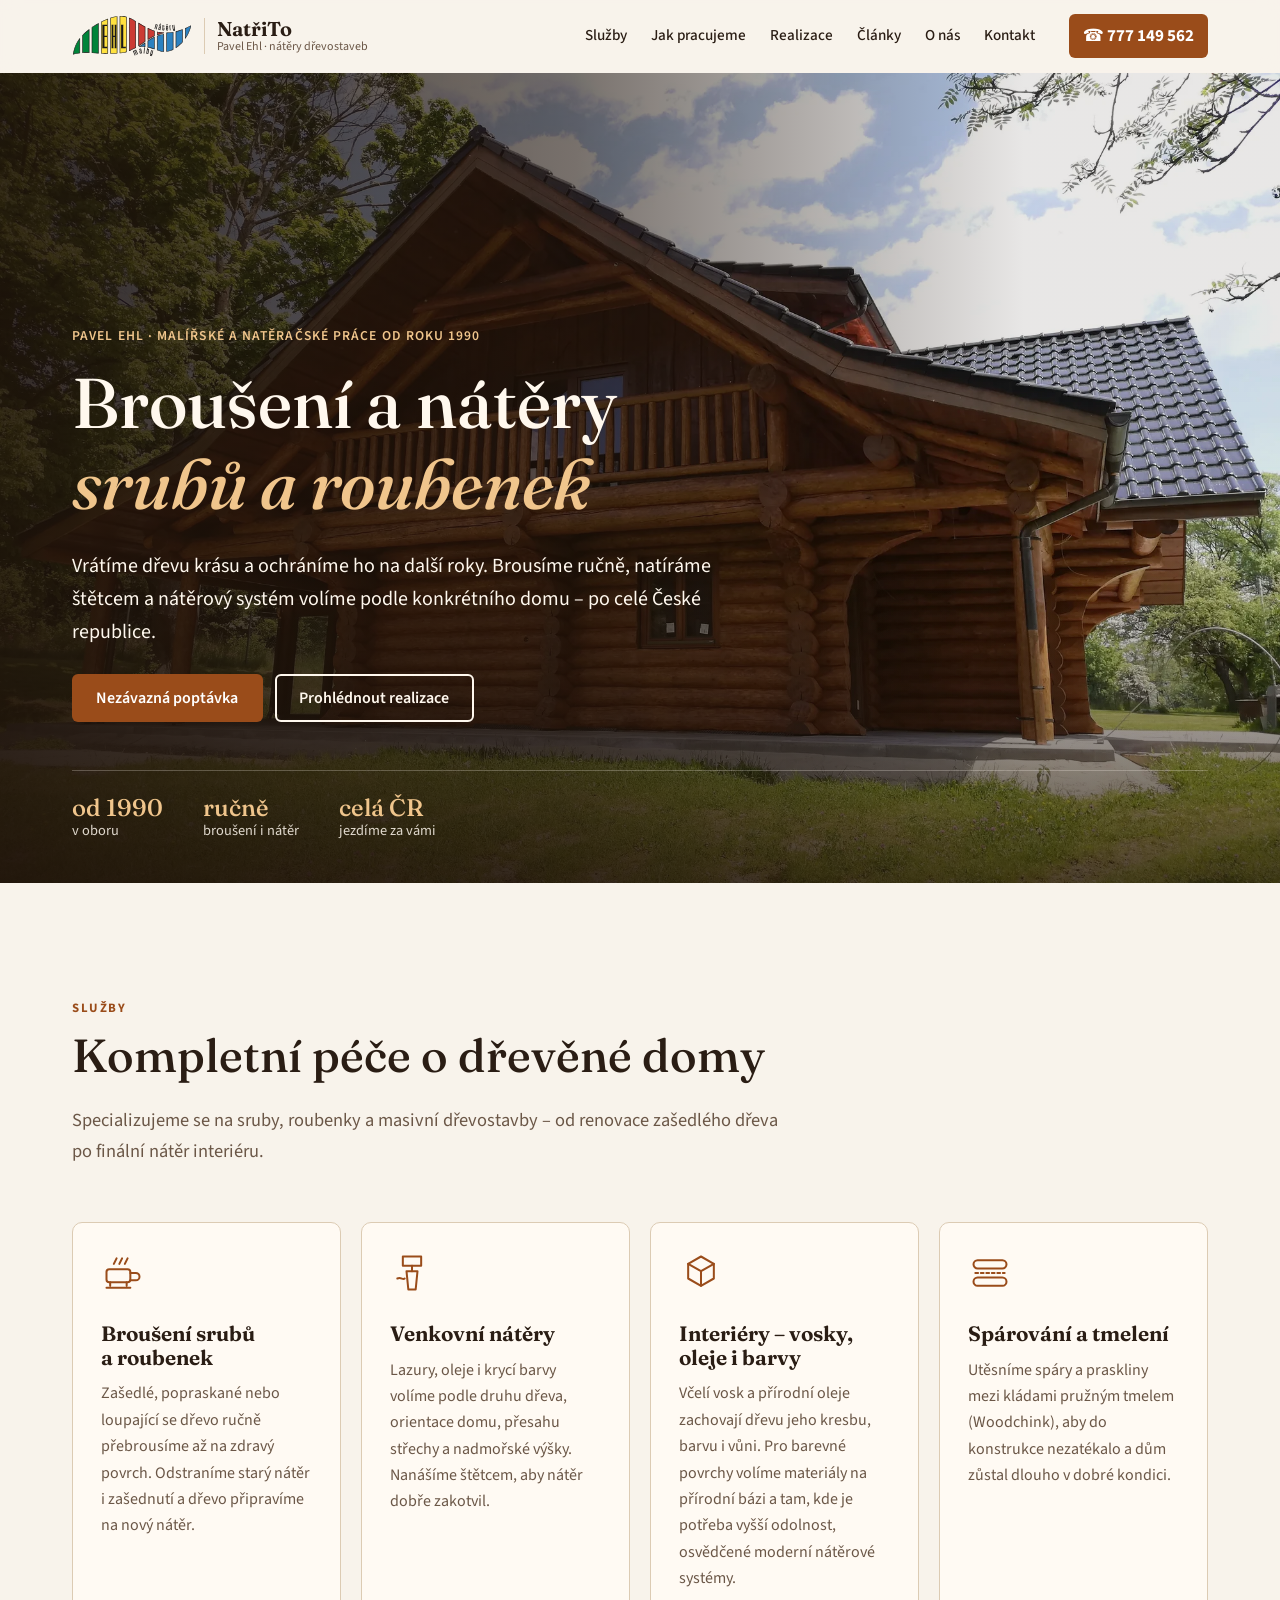
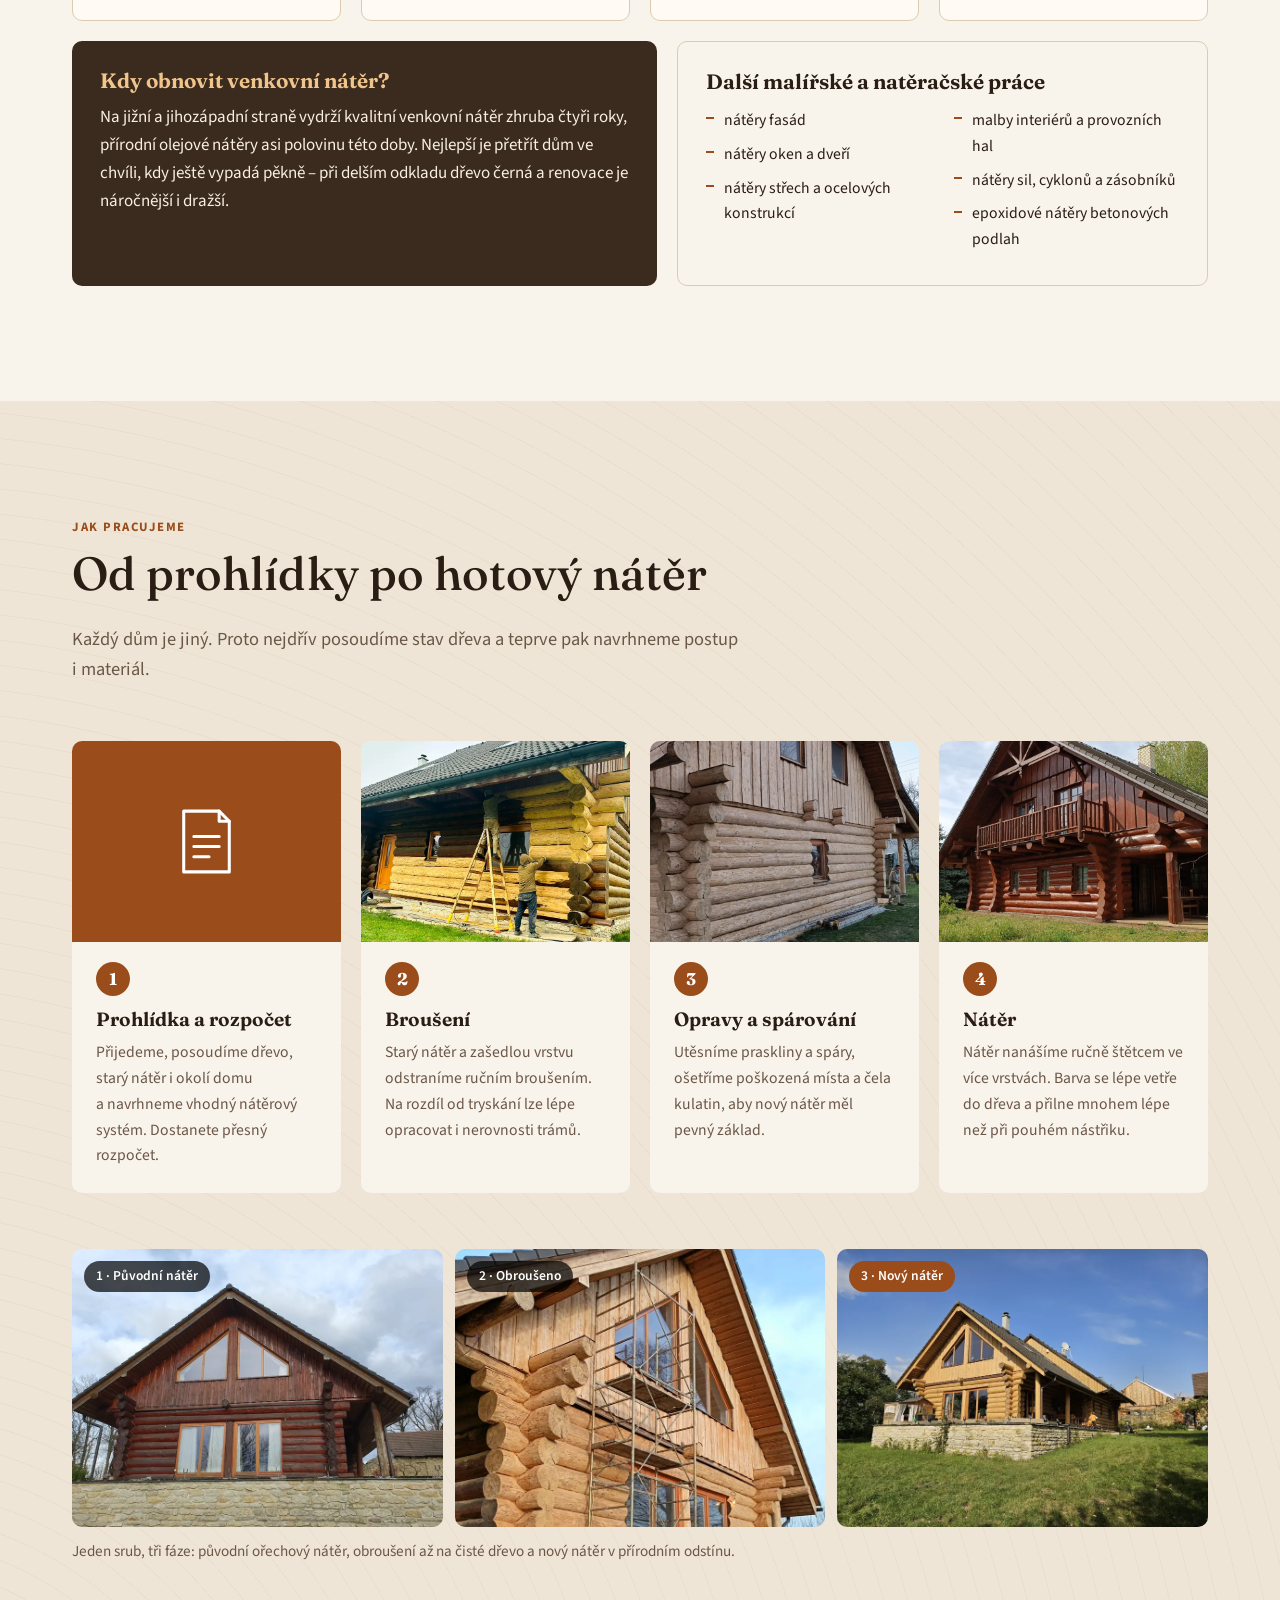
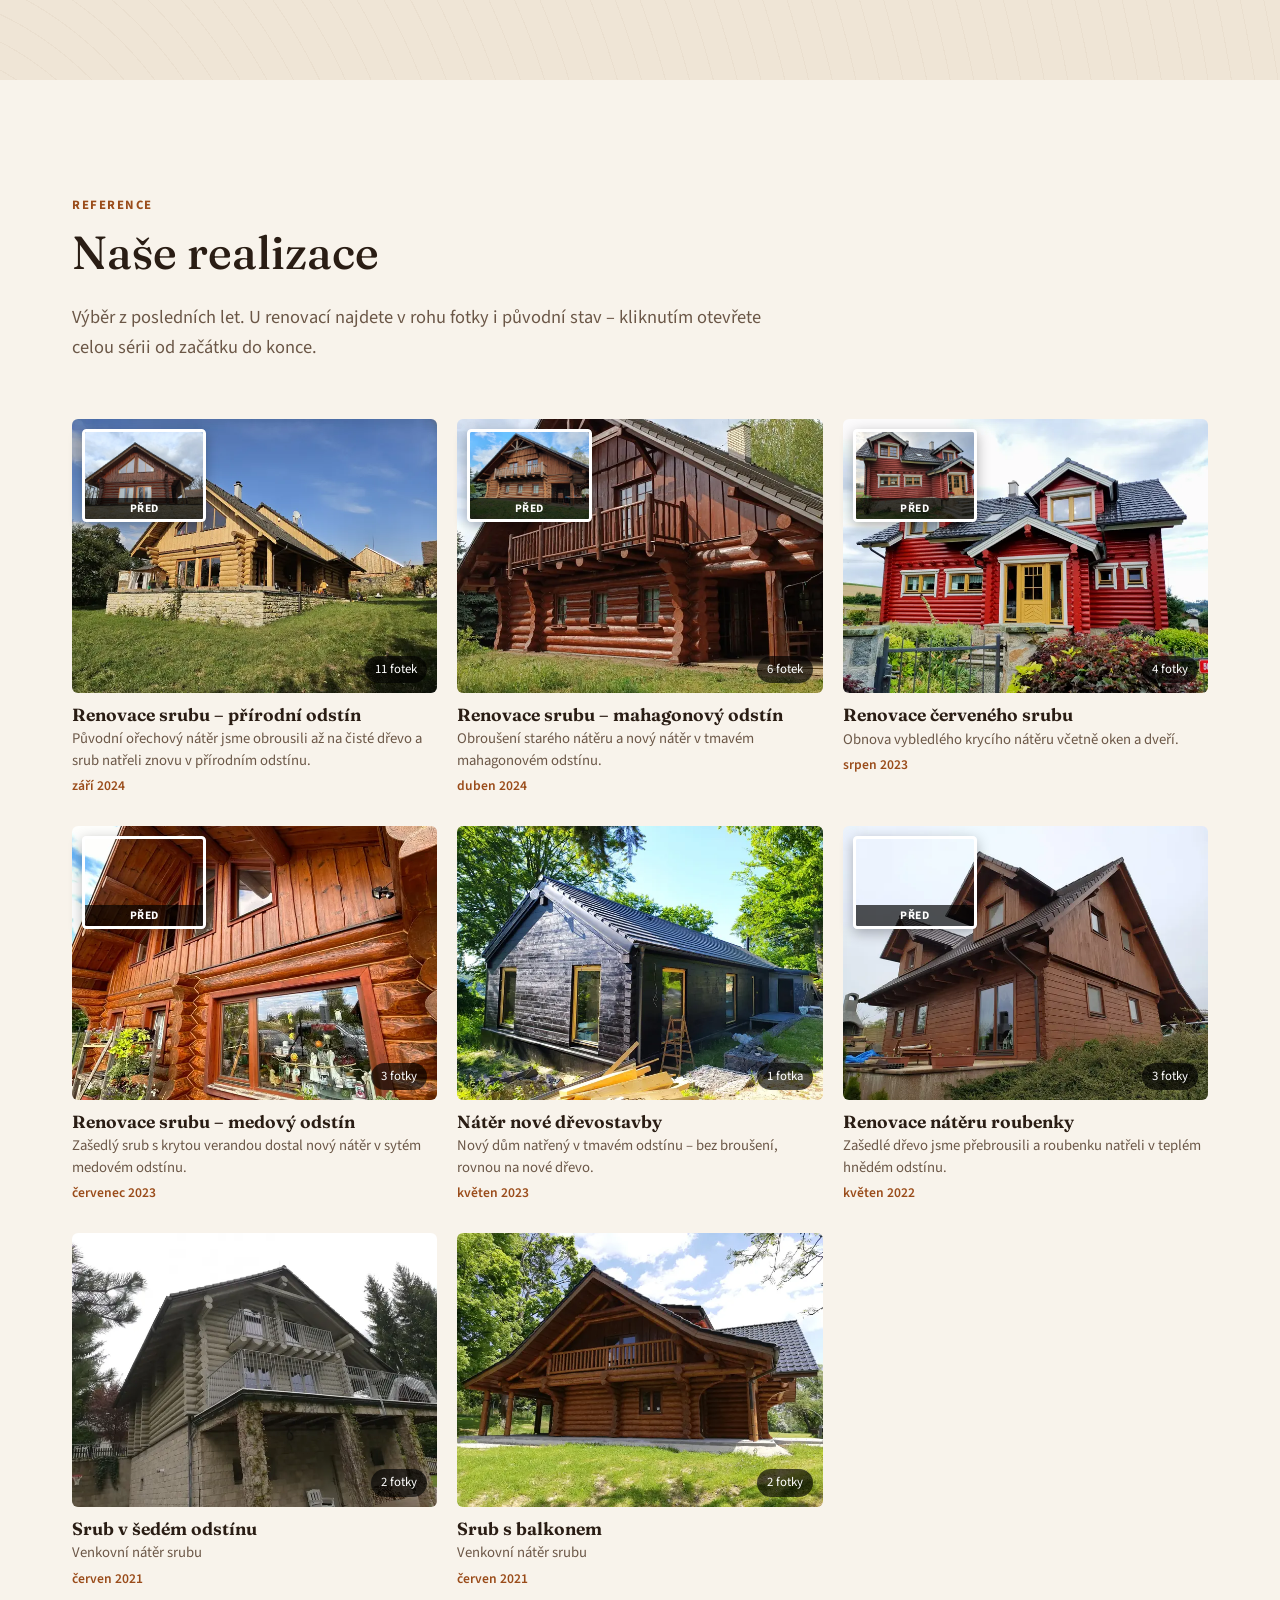
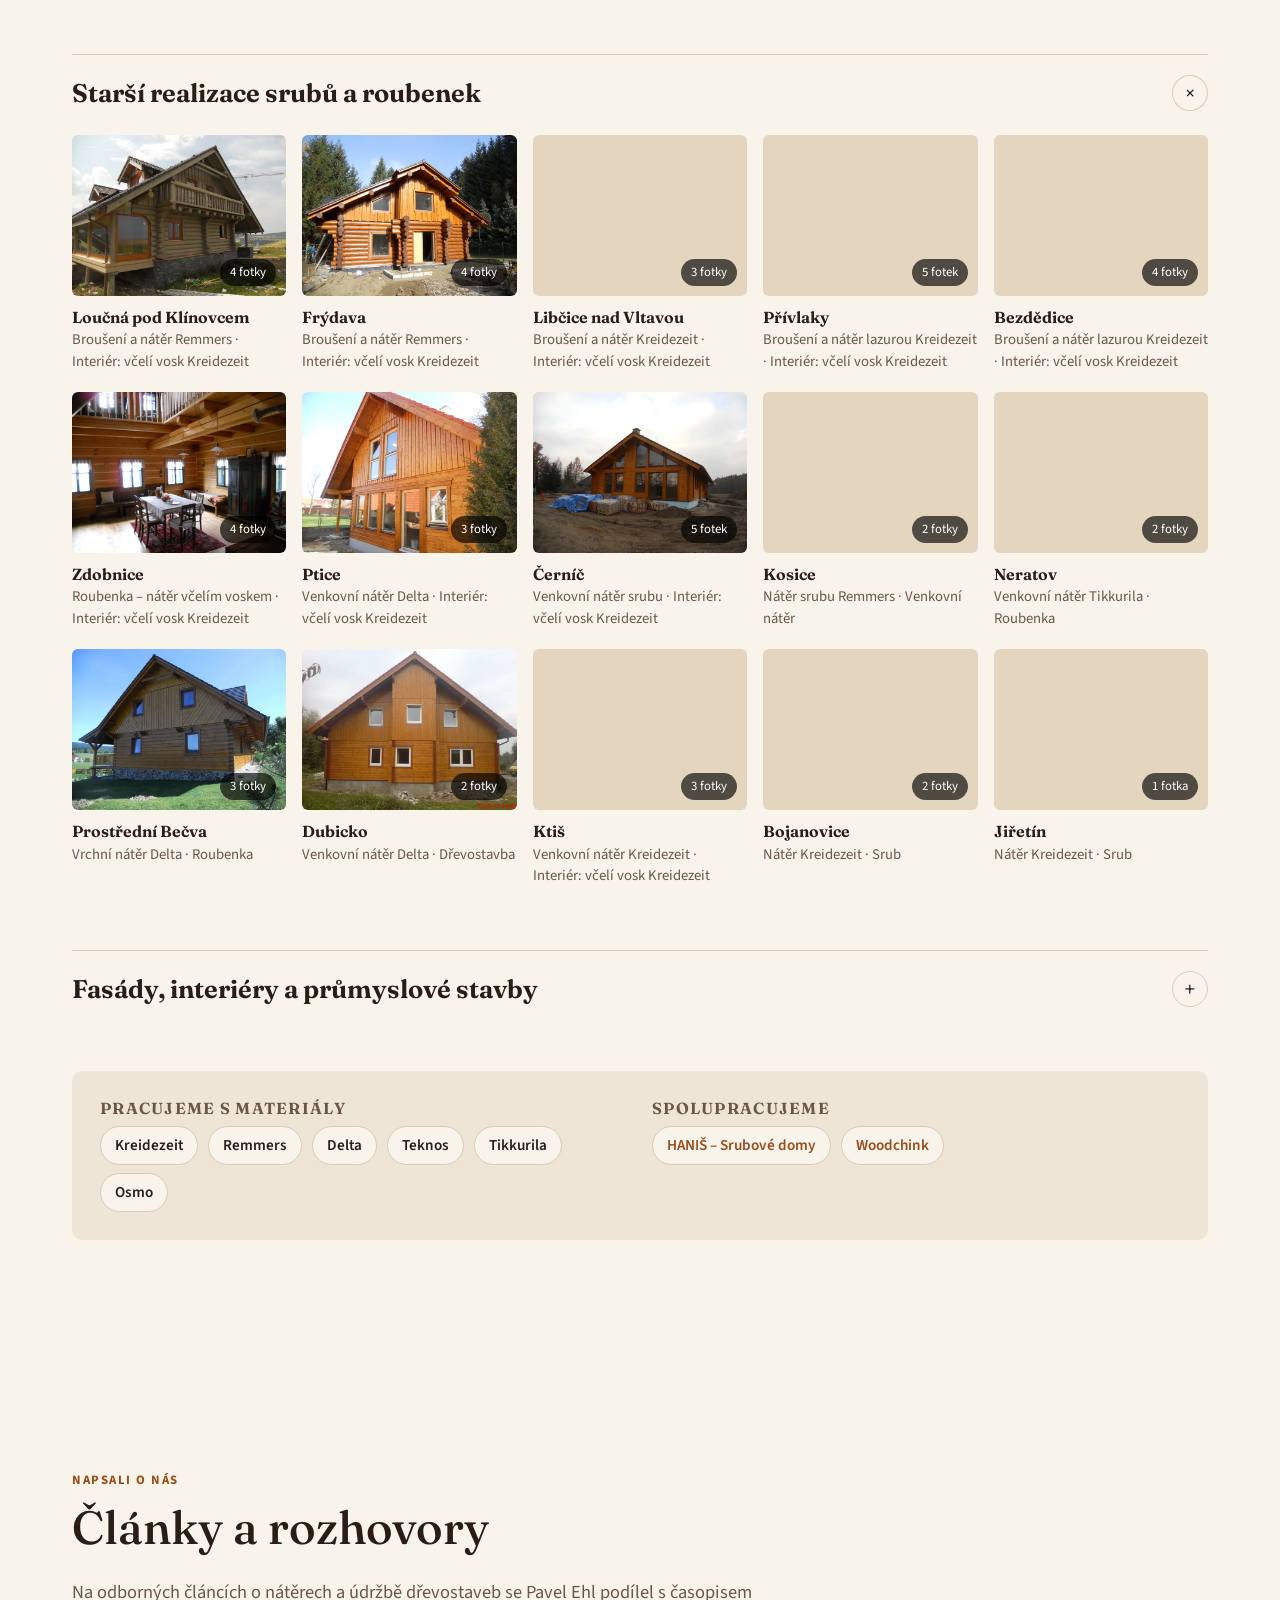
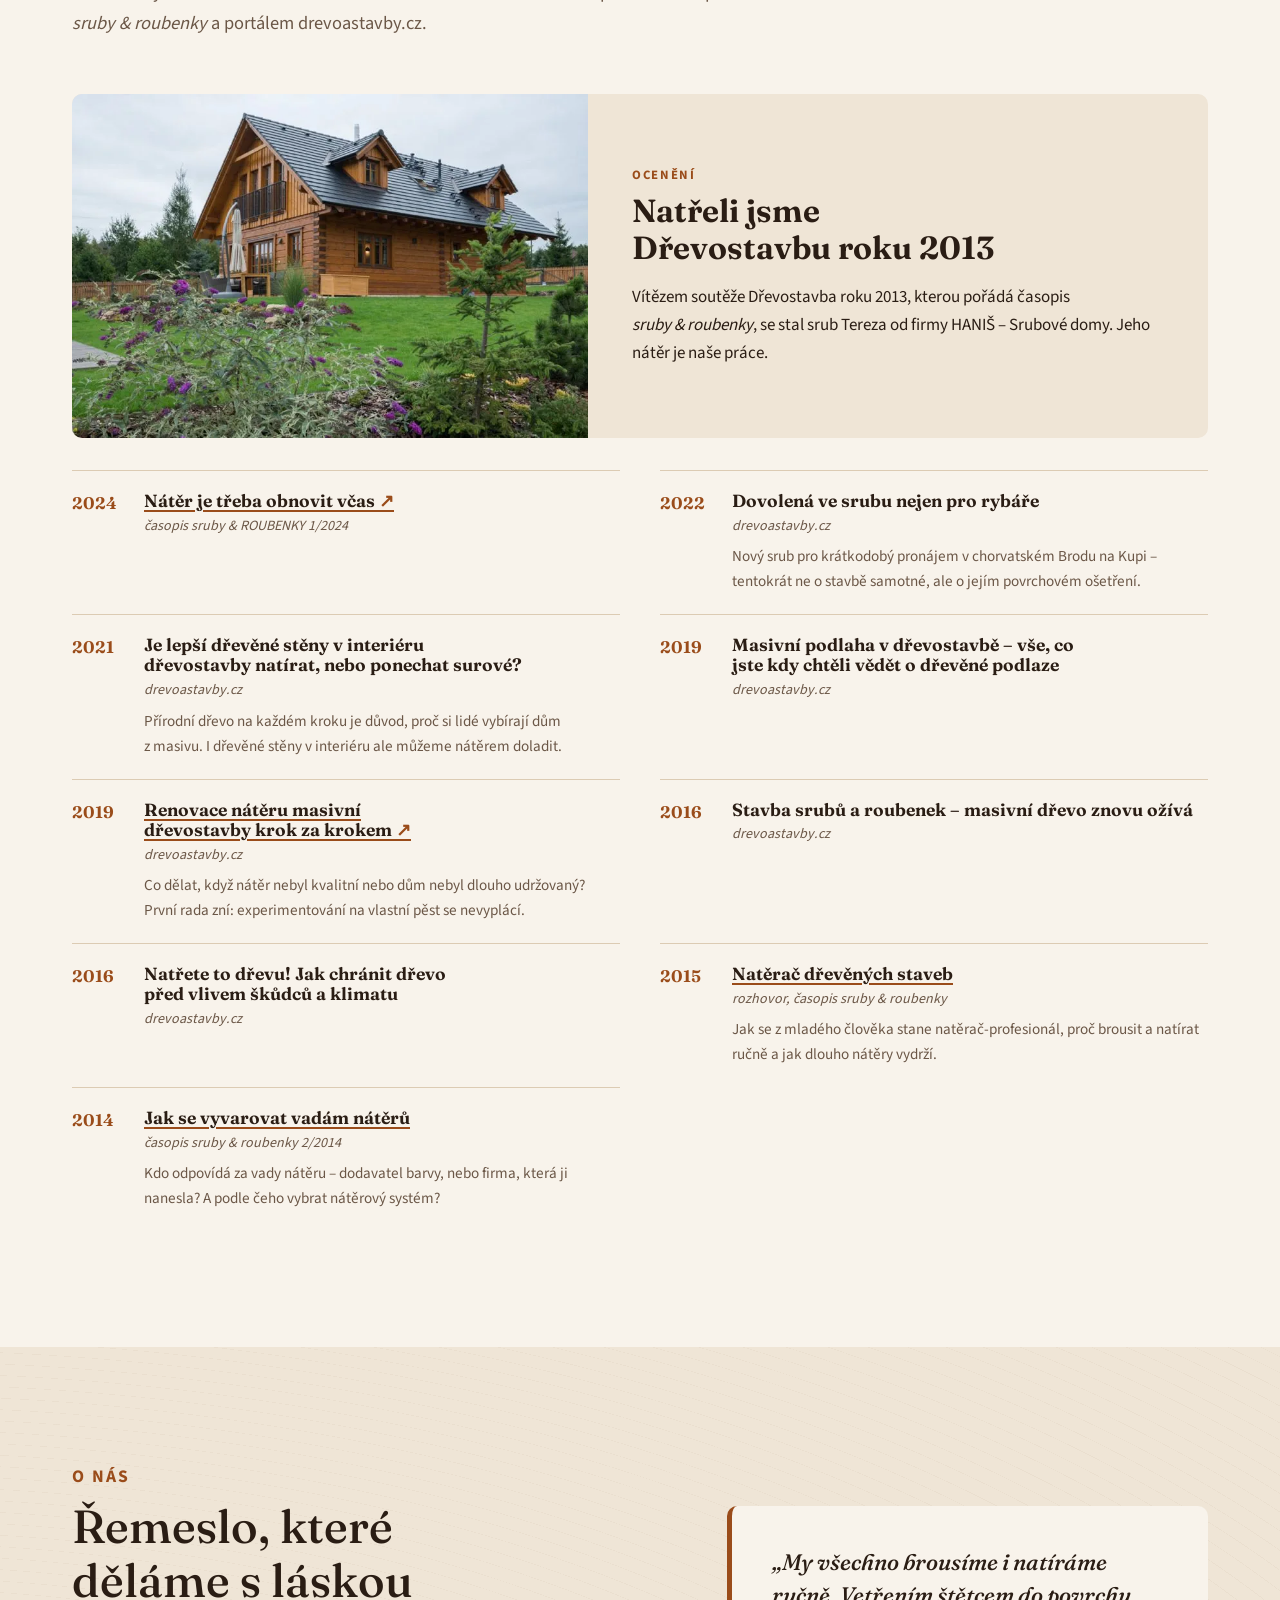
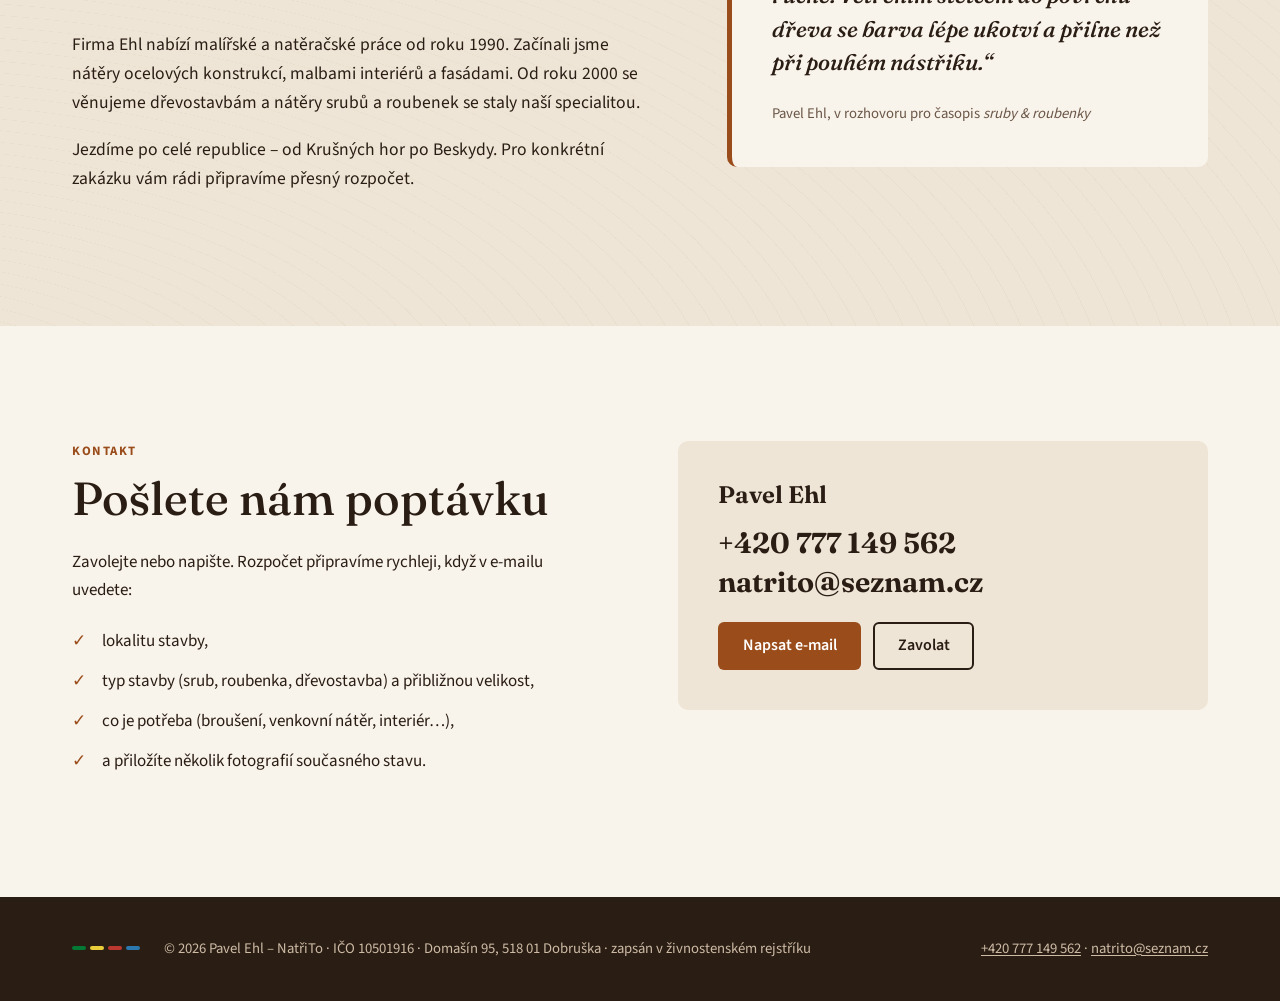
==== commit 64745452: "Finální styl „Dřevo a len“, úpravy galerie a kontaktu - ponechán jen vzhled A: jediný css/style.css," ====
--- a/index.html
+++ b/index.html
@@ -1,5 +1,5 @@
 <!doctype html>
-<html lang="cs" data-theme="a">
+<html lang="cs">
 <head>
   <meta charset="utf-8">
   <meta name="viewport" content="width=device-width, initial-scale=1">
@@ -15,18 +15,9 @@
   <link rel="icon" href="img/favicon.svg" type="image/svg+xml">
   <link rel="apple-touch-icon" href="img/apple-touch-icon.png">
   <meta name="theme-color" content="#3b2a1e">
-  <link rel="stylesheet" href="css/base.css">
-  <link rel="stylesheet" href="css/theme-a.css" id="theme-css">
-  <script>
-    /* PROTOTYP: přepínání návrhů vzhledu (?v=a|b|c). Ve finální verzi se odstraní. */
-    (function () {
-      var v = (new URLSearchParams(location.search).get('v') || '').toLowerCase();
-      try { if (!/^[abc]$/.test(v)) v = localStorage.getItem('natrito-theme') || 'a'; } catch (e) { v = v || 'a'; }
-      if (!/^[abc]$/.test(v)) v = 'a';
-      document.documentElement.dataset.theme = v;
-      document.getElementById('theme-css').href = 'css/theme-' + v + '.css';
-    })();
-  </script>
+  <link rel="preload" href="fonts/fraunces-normal-latin-ext.woff2" as="font" type="font/woff2" crossorigin>
+  <link rel="preload" href="fonts/sourcesans3-normal-latin-ext.woff2" as="font" type="font/woff2" crossorigin>
+  <link rel="stylesheet" href="css/style.css">
   <script type="application/ld+json">
   {
     "@context": "https://schema.org",
@@ -165,7 +156,7 @@
             <p>Starý nátěr a&nbsp;zašedlou vrstvu odstraníme ručním broušením. Na rozdíl od tryskání lze lépe opracovat i&nbsp;nerovnosti trámů.</p>
           </li>
           <li class="step">
-            <img class="step__img" src="img/proces/sparovani-800.webp" width="800" height="600" alt="Roubenka s novým nátěrem a vyspárovanými mezerami mezi trámy" loading="lazy">
+            <img class="step__img" src="img/proces/opravy-800.webp" width="800" height="1422" alt="Obroušená stěna srubu připravená na opravy a nátěr" loading="lazy">
             <span class="step__num">3</span>
             <h3 class="step__title">Opravy a&nbsp;spárování</h3>
             <p>Utěsníme praskliny a&nbsp;spáry, ošetříme poškozená místa a&nbsp;čela kulatin, aby nový nátěr měl pevný základ.</p>
@@ -270,17 +261,20 @@
     <p class="project__place">květen 2023</p>
   </div>
 </li>
-<li class="project">
-  <a class="project__link" href="img/realizace/2022-05-renovace-roubenky-01.webp" data-lightbox="2022-05-renovace-roubenky" data-i="0" data-caption="Renovace nátěru roubenky – Přebroušení zašedlého dřeva a nový nátěr (1/3)">
-    <img src="img/realizace/2022-05-renovace-roubenky-01-t.webp" width="720" height="540" alt="Renovace nátěru roubenky" loading="lazy" decoding="async">
+<li class="project project--story">
+  <a class="project__link" href="img/realizace/2022-05-renovace-roubenky-02.webp" data-lightbox="2022-05-renovace-roubenky" data-i="1" data-caption="Renovace nátěru roubenky – po nátěru (2/3)">
+    <img src="img/realizace/2022-05-renovace-roubenky-02-t.webp" width="720" height="540" alt="Renovace nátěru roubenky" loading="lazy" decoding="async">
     <span class="project__count">3 fotky</span>
   </a>
+  <a class="project__before" href="img/realizace/2022-05-renovace-roubenky-01.webp" data-lightbox="2022-05-renovace-roubenky" data-i="0" data-caption="Renovace nátěru roubenky – původní stav (1/3)">
+    <img src="img/realizace/2022-05-renovace-roubenky-01-t.webp" alt="Původní stav – Renovace nátěru roubenky" loading="lazy" decoding="async"><span>před</span>
+  </a>
   <div class="project__meta">
     <h3 class="project__title">Renovace nátěru roubenky</h3>
-    <p class="project__desc">Přebroušení zašedlého dřeva a nový nátěr</p>
+    <p class="project__desc">Zašedlé dřevo jsme přebrousili a roubenku natřeli v teplém hnědém odstínu.</p>
     <p class="project__place">květen 2022</p>
   </div>
-  <div hidden><a href="img/realizace/2022-05-renovace-roubenky-02.webp" data-lightbox="2022-05-renovace-roubenky" data-i="1" data-caption="Renovace nátěru roubenky – Přebroušení zašedlého dřeva a nový nátěr (2/3)"></a><a href="img/realizace/2022-05-renovace-roubenky-03.webp" data-lightbox="2022-05-renovace-roubenky" data-i="2" data-caption="Renovace nátěru roubenky – Přebroušení zašedlého dřeva a nový nátěr (3/3)"></a></div>
+  <div hidden><a href="img/realizace/2022-05-renovace-roubenky-03.webp" data-lightbox="2022-05-renovace-roubenky" data-i="2" data-caption="Renovace nátěru roubenky – po nátěru (3/3)"></a></div>
 </li>
 <li class="project">
   <a class="project__link" href="img/realizace/2021-06-srub-sedy-odstin-01.webp" data-lightbox="2021-06-srub-sedy-odstin" data-i="0" data-caption="Srub v šedém odstínu – Venkovní nátěr srubu (1/2)">
@@ -314,17 +308,6 @@
           <ul class="projects projects--compact">
 <!-- gen:archiv -->
 <li class="project">
-  <a class="project__link" href="img/realizace/archiv-vysehori-01.webp" data-lightbox="archiv-vysehori" data-i="0" data-caption="Vyšehoří – Broušení a nátěr srubu · Zašedlý srub přebroušený a znovu natřený (1/6)">
-    <img src="img/realizace/archiv-vysehori-01-t.webp" width="720" height="540" alt="Vyšehoří" loading="lazy" decoding="async">
-    <span class="project__count">6 fotek</span>
-  </a>
-  <div class="project__meta">
-    <h3 class="project__title">Vyšehoří</h3>
-    <p class="project__desc">Broušení a nátěr srubu · Zašedlý srub přebroušený a znovu natřený</p>
-  </div>
-  <div hidden><a href="img/realizace/archiv-vysehori-02.webp" data-lightbox="archiv-vysehori" data-i="1" data-caption="Vyšehoří – Broušení a nátěr srubu · Zašedlý srub přebroušený a znovu natřený (2/6)"></a><a href="img/realizace/archiv-vysehori-03.webp" data-lightbox="archiv-vysehori" data-i="2" data-caption="Vyšehoří – Broušení a nátěr srubu · Zašedlý srub přebroušený a znovu natřený (3/6)"></a><a href="img/realizace/archiv-vysehori-04.webp" data-lightbox="archiv-vysehori" data-i="3" data-caption="Vyšehoří – Broušení a nátěr srubu · Zašedlý srub přebroušený a znovu natřený (4/6)"></a><a href="img/realizace/archiv-vysehori-05.webp" data-lightbox="archiv-vysehori" data-i="4" data-caption="Vyšehoří – Broušení a nátěr srubu · Zašedlý srub přebroušený a znovu natřený (5/6)"></a><a href="img/realizace/archiv-vysehori-06.webp" data-lightbox="archiv-vysehori" data-i="5" data-caption="Vyšehoří – Broušení a nátěr srubu · Zašedlý srub přebroušený a znovu natřený (6/6)"></a></div>
-</li>
-<li class="project">
   <a class="project__link" href="img/realizace/archiv-loucna-pod-klinovcem-01.webp" data-lightbox="archiv-loucna-pod-klinovcem" data-i="0" data-caption="Loučná pod Klínovcem – Broušení a nátěr Remmers · Interiér: včelí vosk Kreidezeit (1/4)">
     <img src="img/realizace/archiv-loucna-pod-klinovcem-01-t.webp" width="720" height="540" alt="Loučná pod Klínovcem" loading="lazy" decoding="async">
     <span class="project__count">4 fotky</span>
@@ -466,16 +449,6 @@
     <p class="project__desc">Venkovní nátěr Kreidezeit · Interiér: včelí vosk Kreidezeit</p>
   </div>
   <div hidden><a href="img/realizace/archiv-ktis-02.webp" data-lightbox="archiv-ktis" data-i="1" data-caption="Ktiš – Venkovní nátěr Kreidezeit · Interiér: včelí vosk Kreidezeit (2/3)"></a><a href="img/realizace/archiv-ktis-03.webp" data-lightbox="archiv-ktis" data-i="2" data-caption="Ktiš – Venkovní nátěr Kreidezeit · Interiér: včelí vosk Kreidezeit (3/3)"></a></div>
-</li>
-<li class="project">
-  <a class="project__link" href="img/realizace/archiv-zdimerice-01.webp" data-lightbox="archiv-zdimerice" data-i="0" data-caption="Zdiměřice – Spárování a nátěr roubenky · Spárování a venkovní nátěr">
-    <img src="img/realizace/archiv-zdimerice-01-t.webp" width="720" height="540" alt="Zdiměřice" loading="lazy" decoding="async">
-    <span class="project__count">1 fotka</span>
-  </a>
-  <div class="project__meta">
-    <h3 class="project__title">Zdiměřice</h3>
-    <p class="project__desc">Spárování a nátěr roubenky · Spárování a venkovní nátěr</p>
-  </div>
 </li>
 <li class="project">
   <a class="project__link" href="img/realizace/archiv-bojanovice-01.webp" data-lightbox="archiv-bojanovice" data-i="0" data-caption="Bojanovice – Nátěr Kreidezeit · Srub (1/2)">
@@ -549,6 +522,15 @@
   </div>
 </li>
 <li class="project">
+  <a class="project__link" href="img/realizace/ostatni-fasada-rodinneho-domu-01.webp" data-lightbox="ostatni-fasada-rodinneho-domu" data-i="0" data-caption="Nátěr fasády rodinného domu">
+    <img src="img/realizace/ostatni-fasada-rodinneho-domu-01-t.webp" width="720" height="541" alt="Nátěr fasády rodinného domu" loading="lazy" decoding="async">
+    <span class="project__count">1 fotka</span>
+  </a>
+  <div class="project__meta">
+    <h3 class="project__title">Nátěr fasády rodinného domu</h3>
+  </div>
+</li>
+<li class="project">
   <a class="project__link" href="img/realizace/ostatni-klempirske-prvky-01.webp" data-lightbox="ostatni-klempirske-prvky" data-i="0" data-caption="Hradec Králové – Nátěr klempířských prvků">
     <img src="img/realizace/ostatni-klempirske-prvky-01-t.webp" width="720" height="544" alt="Hradec Králové" loading="lazy" decoding="async">
     <span class="project__count">1 fotka</span>
@@ -582,7 +564,7 @@
 </li>
 <li class="project">
   <a class="project__link" href="img/realizace/ostatni-cyklony-potstejn-01.webp" data-lightbox="ostatni-cyklony-potstejn" data-i="0" data-caption="Zima Potštejn – Nátěr cyklonů (1/3)">
-    <img src="img/realizace/ostatni-cyklony-potstejn-01-t.webp" width="544" height="696" alt="Zima Potštejn" loading="lazy" decoding="async">
+    <img src="img/realizace/ostatni-cyklony-potstejn-01-t.webp" width="544" height="800" alt="Zima Potštejn" loading="lazy" decoding="async">
     <span class="project__count">3 fotky</span>
   </a>
   <div class="project__meta">
@@ -593,7 +575,7 @@
 </li>
 <li class="project">
   <a class="project__link" href="img/realizace/ostatni-matrix-01.webp" data-lightbox="ostatni-matrix" data-i="0" data-caption="Matrix a.s. – Nátěr cyklonu, zásobníku a vstupu (1/3)">
-    <img src="img/realizace/ostatni-matrix-01-t.webp" width="530" height="696" alt="Matrix a.s." loading="lazy" decoding="async">
+    <img src="img/realizace/ostatni-matrix-01-t.webp" width="530" height="800" alt="Matrix a.s." loading="lazy" decoding="async">
     <span class="project__count">3 fotky</span>
   </a>
   <div class="project__meta">
@@ -604,7 +586,7 @@
 </li>
 <li class="project">
   <a class="project__link" href="img/realizace/ostatni-zasobniky-dzv-01.webp" data-lightbox="ostatni-zasobniky-dzv" data-i="0" data-caption="DŽV Rychnov nad Kněžnou – Nátěr zásobníků">
-    <img src="img/realizace/ostatni-zasobniky-dzv-01-t.webp" width="800" height="453" alt="DŽV Rychnov nad Kněžnou" loading="lazy" decoding="async">
+    <img src="img/realizace/ostatni-zasobniky-dzv-01-t.webp" width="800" height="521" alt="DŽV Rychnov nad Kněžnou" loading="lazy" decoding="async">
     <span class="project__count">1 fotka</span>
   </a>
   <div class="project__meta">
@@ -614,7 +596,7 @@
 </li>
 <li class="project">
   <a class="project__link" href="img/realizace/ostatni-dopravnik-01.webp" data-lightbox="ostatni-dopravnik" data-i="0" data-caption="Agro Pelhřimov – Nátěr dopravníku">
-    <img src="img/realizace/ostatni-dopravnik-01-t.webp" width="800" height="484" alt="Agro Pelhřimov" loading="lazy" decoding="async">
+    <img src="img/realizace/ostatni-dopravnik-01-t.webp" width="776" height="540" alt="Agro Pelhřimov" loading="lazy" decoding="async">
     <span class="project__count">1 fotka</span>
   </a>
   <div class="project__meta">
@@ -788,11 +770,9 @@
           <p class="contact__name">Pavel Ehl</p>
           <a class="contact__big" href="tel:+420777149562">+420 777 149 562</a>
           <a class="contact__big" href="mailto:natrito@seznam.cz?subject=Popt%C3%A1vka%20%E2%80%93%20n%C3%A1t%C4%9Br">natrito@seznam.cz</a>
-          <address>Domašín 95<br>518 01 Dobruška</address>
-          <p class="contact__small">IČO: 10501916 · podnikatel zapsaný v&nbsp;živnostenském rejstříku</p>
           <div class="contact__actions">
             <a class="btn btn--primary" href="mailto:natrito@seznam.cz?subject=Popt%C3%A1vka%20%E2%80%93%20n%C3%A1t%C4%9Br">Napsat e-mail</a>
-            <a class="btn btn--ghost" href="https://mapy.cz/zakladni?q=Doma%C5%A1%C3%ADn%2095%2C%20Dobru%C5%A1ka" rel="noopener" target="_blank">Zobrazit na mapě</a>
+            <a class="btn btn--ghost" href="tel:+420777149562">Zavolat</a>
           </div>
         </div>
       </div>
@@ -802,7 +782,7 @@
   <footer class="site-footer">
     <div class="container site-footer__inner">
       <span class="stripes stripes--small" aria-hidden="true"><i></i><i></i><i></i><i></i></span>
-      <p>© <span data-year>2026</span> Pavel Ehl – NatřiTo · malířské a&nbsp;natěračské práce · IČO 10501916</p>
+      <p>© <span data-year>2026</span> Pavel Ehl – NatřiTo · IČO 10501916 · Domašín 95, 518 01 Dobruška · zapsán v&nbsp;živnostenském rejstříku</p>
       <p><a href="tel:+420777149562">+420 777 149 562</a> · <a href="mailto:natrito@seznam.cz">natrito@seznam.cz</a></p>
     </div>
   </footer>
@@ -818,13 +798,6 @@
     <button class="lightbox__btn lightbox__close" aria-label="Zavřít">×</button>
   </dialog>
 
-  <!-- PROTOTYP: přepínač návrhů -->
-  <div class="theme-switch" role="group" aria-label="Návrh vzhledu">
-    <span class="theme-switch__label">Návrh:</span>
-    <button data-set-theme="a" title="Dřevo a len – teplý řemeslný styl">A&nbsp;Dřevo</button>
-    <button data-set-theme="b" title="Severský – moderní, vzdušný">B&nbsp;Sever</button>
-    <button data-set-theme="c" title="Barvy loga – výrazný, kontrastní">C&nbsp;Barvy</button>
-  </div>
 
   <script src="js/main.js" defer></script>
 </body>
--- a/css/style.css
+++ b/css/style.css
@@ -0,0 +1,376 @@
+/* ==========================================================================
+   NatřiTo – základní styly (společné pro všechny návrhy)
+   Barvy a písma jsou v proměnných v :root, vzhled „Dřevo a len“ je na konci souboru
+   ========================================================================== */
+
+/* Písma hostovaná přímo na webu (Fraunces, Source Sans 3 – licence SIL OFL) */
+@font-face { font-family: "Fraunces"; font-style: italic; font-weight: 100 900; font-display: swap; src: url("../fonts/fraunces-italic-latin-ext.woff2") format("woff2"); unicode-range: U+0100-02BA, U+02BD-02C5, U+02C7-02CC, U+02CE-02D7, U+02DD-02FF, U+0304, U+0308, U+0329, U+1D00-1DBF, U+1E00-1E9F, U+1EF2-1EFF, U+2020, U+20A0-20AB, U+20AD-20C4, U+2113, U+2C60-2C7F, U+A720-A7FF; }
+@font-face { font-family: "Fraunces"; font-style: italic; font-weight: 100 900; font-display: swap; src: url("../fonts/fraunces-italic-latin.woff2") format("woff2"); unicode-range: U+0000-00FF, U+0131, U+0152-0153, U+02BB-02BC, U+02C6, U+02DA, U+02DC, U+0304, U+0308, U+0329, U+2000-206F, U+20AC, U+2122, U+2191, U+2193, U+2212, U+2215, U+FEFF, U+FFFD; }
+@font-face { font-family: "Fraunces"; font-style: normal; font-weight: 100 900; font-display: swap; src: url("../fonts/fraunces-normal-latin-ext.woff2") format("woff2"); unicode-range: U+0100-02BA, U+02BD-02C5, U+02C7-02CC, U+02CE-02D7, U+02DD-02FF, U+0304, U+0308, U+0329, U+1D00-1DBF, U+1E00-1E9F, U+1EF2-1EFF, U+2020, U+20A0-20AB, U+20AD-20C4, U+2113, U+2C60-2C7F, U+A720-A7FF; }
+@font-face { font-family: "Fraunces"; font-style: normal; font-weight: 100 900; font-display: swap; src: url("../fonts/fraunces-normal-latin.woff2") format("woff2"); unicode-range: U+0000-00FF, U+0131, U+0152-0153, U+02BB-02BC, U+02C6, U+02DA, U+02DC, U+0304, U+0308, U+0329, U+2000-206F, U+20AC, U+2122, U+2191, U+2193, U+2212, U+2215, U+FEFF, U+FFFD; }
+@font-face { font-family: "Source Sans 3"; font-style: normal; font-weight: 100 900; font-display: swap; src: url("../fonts/sourcesans3-normal-latin-ext.woff2") format("woff2"); unicode-range: U+0100-02BA, U+02BD-02C5, U+02C7-02CC, U+02CE-02D7, U+02DD-02FF, U+0304, U+0308, U+0329, U+1D00-1DBF, U+1E00-1E9F, U+1EF2-1EFF, U+2020, U+20A0-20AB, U+20AD-20C4, U+2113, U+2C60-2C7F, U+A720-A7FF; }
+@font-face { font-family: "Source Sans 3"; font-style: normal; font-weight: 100 900; font-display: swap; src: url("../fonts/sourcesans3-normal-latin.woff2") format("woff2"); unicode-range: U+0000-00FF, U+0131, U+0152-0153, U+02BB-02BC, U+02C6, U+02DA, U+02DC, U+0304, U+0308, U+0329, U+2000-206F, U+20AC, U+2122, U+2191, U+2193, U+2212, U+2215, U+FEFF, U+FFFD; }
+
+:root {
+  --bg: #fff;
+  --surface: #f6f6f6;
+  --surface-2: #eee;
+  --text: #222;
+  --muted: #666;
+  --line: #ddd;
+  --accent: #a0522d;
+  --accent-hover: #8a4424;
+  --on-accent: #fff;
+  --head-bg: rgba(255, 255, 255, .92);
+  --font-body: system-ui, -apple-system, "Segoe UI", Roboto, sans-serif;
+  --font-head: var(--font-body);
+  --head-weight: 700;
+  --radius: 8px;
+  --radius-lg: 14px;
+  --shadow: 0 1px 2px rgba(0, 0, 0, .06), 0 6px 20px rgba(0, 0, 0, .06);
+  --container: 1200px;
+  --gutter: clamp(16px, 4vw, 32px);
+  --section-y: clamp(64px, 9vw, 120px);
+  --header-h: 72px;
+  --c-green: #00843a;
+  --c-yellow: #ffe13f;
+  --c-red: #cb3b34;
+  --c-blue: #2c81c0;
+}
+
+*, *::before, *::after { box-sizing: border-box; }
+html { scroll-behavior: smooth; scroll-padding-top: calc(var(--header-h) + 8px); -webkit-text-size-adjust: 100%; }
+body {
+  margin: 0;
+  background: var(--bg);
+  color: var(--text);
+  font-family: var(--font-body);
+  font-size: 1.0625rem;
+  line-height: 1.65;
+  -webkit-font-smoothing: antialiased;
+}
+img { max-width: 100%; height: auto; display: block; }
+a { color: var(--accent); text-underline-offset: .15em; }
+a:hover { color: var(--accent-hover); }
+h1, h2, h3 { font-family: var(--font-head); font-weight: var(--head-weight); line-height: 1.15; margin: 0 0 .5em; text-wrap: balance; }
+p { margin: 0 0 1em; }
+ul, ol { margin: 0; padding: 0; }
+mark { background: #fff3a0; color: #000; padding: 0 .25em; border-radius: 3px; }
+:focus-visible { outline: 3px solid var(--accent); outline-offset: 3px; }
+
+.container { width: 100%; max-width: var(--container); margin: 0 auto; padding: 0 var(--gutter); }
+.visually-hidden { position: absolute !important; width: 1px; height: 1px; overflow: hidden; clip: rect(0 0 0 0); white-space: nowrap; }
+.skip-link { position: absolute; left: 8px; top: -60px; z-index: 100; background: var(--accent); color: var(--on-accent); padding: 8px 14px; border-radius: var(--radius); }
+.skip-link:focus { top: 8px; }
+
+/* ---------- Tlačítka ---------- */
+.btn {
+  display: inline-flex; align-items: center; justify-content: center; gap: .5em;
+  min-height: 48px; padding: .7em 1.4em;
+  border-radius: var(--radius); border: 2px solid transparent;
+  font: 600 1rem/1.2 var(--font-body); text-decoration: none; cursor: pointer;
+  transition: background-color .2s, color .2s, border-color .2s, transform .2s;
+}
+.btn--primary { background: var(--accent); color: var(--on-accent); }
+.btn--primary:hover { background: var(--accent-hover); color: var(--on-accent); }
+.btn--ghost { border-color: currentColor; color: var(--text); background: transparent; }
+.btn--ghost:hover { color: var(--accent); }
+
+/* ---------- Barevné pruhy z loga ---------- */
+.stripes { display: inline-flex; gap: 4px; height: 6px; }
+.stripes i { display: block; width: 28px; height: 100%; border-radius: 2px; }
+.stripes i:nth-child(1) { background: var(--c-green); }
+.stripes i:nth-child(2) { background: var(--c-yellow); }
+.stripes i:nth-child(3) { background: var(--c-red); }
+.stripes i:nth-child(4) { background: var(--c-blue); }
+.stripes--small i { width: 14px; height: 4px; }
+
+/* ---------- Hlavička ---------- */
+.site-header {
+  position: sticky; top: 0; z-index: 50;
+  background: var(--head-bg);
+  -webkit-backdrop-filter: saturate(1.4) blur(10px); backdrop-filter: saturate(1.4) blur(10px);
+  border-bottom: 1px solid transparent;
+  transition: border-color .2s, box-shadow .2s;
+}
+.site-header.is-scrolled { border-bottom-color: var(--line); box-shadow: 0 4px 20px rgba(0, 0, 0, .05); }
+.site-header__inner { display: flex; align-items: center; gap: 24px; height: var(--header-h); }
+.brand { display: flex; align-items: center; gap: 12px; text-decoration: none; color: var(--text); margin-right: auto; }
+.brand__logo { width: 120px; height: auto; }
+.brand__text { display: flex; flex-direction: column; line-height: 1.1; padding-left: 12px; border-left: 1px solid var(--line); }
+.brand__name { font: var(--head-weight) 1.25rem/1.1 var(--font-head); }
+.brand__tag { font-size: .75rem; color: var(--muted); }
+.site-nav { display: flex; align-items: center; gap: 24px; }
+.site-nav ul { display: flex; gap: 4px; list-style: none; }
+.site-nav ul a { display: block; padding: 8px 10px; color: var(--text); text-decoration: none; font-weight: 500; font-size: .95rem; border-radius: 6px; }
+.site-nav ul a:hover { color: var(--accent); }
+.site-nav__phone { font-weight: 700; text-decoration: none; white-space: nowrap; padding: 8px 14px; border-radius: var(--radius); background: var(--accent); color: var(--on-accent); }
+.site-nav__phone:hover { background: var(--accent-hover); color: var(--on-accent); }
+.site-nav__phone::before { content: "☎ "; }
+.nav-toggle { display: none; }
+
+@media (max-width: 1020px) {
+  .brand__text { display: none; }
+  .nav-toggle {
+    display: grid; place-items: center; width: 48px; height: 48px; padding: 0;
+    border: 1px solid var(--line); border-radius: var(--radius); background: transparent; color: var(--text); cursor: pointer;
+  }
+  .nav-toggle__bar, .nav-toggle__bar::before, .nav-toggle__bar::after { display: block; width: 22px; height: 2px; background: currentColor; border-radius: 2px; position: relative; transition: transform .2s; }
+  .nav-toggle__bar::before, .nav-toggle__bar::after { content: ""; position: absolute; left: 0; }
+  .nav-toggle__bar::before { top: -7px; } .nav-toggle__bar::after { top: 7px; }
+  .nav-toggle[aria-expanded="true"] .nav-toggle__bar { background: transparent; }
+  .nav-toggle[aria-expanded="true"] .nav-toggle__bar::before { transform: translateY(7px) rotate(45deg); }
+  .nav-toggle[aria-expanded="true"] .nav-toggle__bar::after { transform: translateY(-7px) rotate(-45deg); }
+  .site-nav {
+    position: absolute; left: 0; right: 0; top: var(--header-h);
+    flex-direction: column; align-items: stretch; gap: 12px;
+    padding: 12px var(--gutter) 20px; background: var(--bg); border-bottom: 1px solid var(--line);
+    box-shadow: 0 16px 30px rgba(0, 0, 0, .08);
+    display: none;
+  }
+  .site-nav.is-open { display: flex; }
+  .site-nav ul { flex-direction: column; }
+  .site-nav ul a { padding: 12px 4px; font-size: 1.05rem; border-bottom: 1px solid var(--line); border-radius: 0; }
+  .site-nav__phone { text-align: center; padding: 14px; }
+}
+
+/* ---------- Hero ---------- */
+.hero { position: relative; overflow: hidden; }
+.hero__media { background: var(--surface-2) center / cover no-repeat; }
+.hero__eyebrow { font-size: .85rem; letter-spacing: .08em; text-transform: uppercase; font-weight: 600; margin-bottom: 1rem; }
+.hero__title { font-size: clamp(2.3rem, 6vw, 4.4rem); margin-bottom: .35em; }
+.hero__title span { display: block; }
+.hero__lead { font-size: clamp(1.05rem, 1.6vw, 1.25rem); max-width: 36em; }
+.hero__actions { display: flex; flex-wrap: wrap; gap: 12px; margin: 1.6rem 0 0; }
+.hero__facts { list-style: none; display: flex; flex-wrap: wrap; gap: 12px 40px; }
+.hero__facts li { display: flex; flex-direction: column; line-height: 1.2; }
+.hero__facts strong { font: var(--head-weight) 1.5rem/1.1 var(--font-head); }
+.hero__facts span { font-size: .9rem; opacity: .85; }
+.hero .stripes { display: none; }
+
+/* ---------- Sekce ---------- */
+.section { padding: var(--section-y) 0; }
+.section__head { max-width: 720px; margin-bottom: clamp(32px, 5vw, 56px); }
+.section__kicker { font-size: .8rem; font-weight: 700; letter-spacing: .12em; text-transform: uppercase; color: var(--accent); margin-bottom: .6rem; }
+.section__title { font-size: clamp(1.9rem, 4vw, 2.9rem); }
+.section__lead { font-size: 1.15rem; color: var(--muted); margin: 0; }
+
+/* ---------- Služby ---------- */
+.services__grid { list-style: none; display: grid; grid-template-columns: repeat(auto-fit, minmax(240px, 1fr)); gap: 20px; }
+.service { padding: 28px; background: var(--surface); border-radius: var(--radius-lg); }
+.service__icon { width: 44px; height: 44px; fill: none; stroke: var(--accent); stroke-width: 2.2; stroke-linecap: round; stroke-linejoin: round; margin-bottom: 18px; }
+.service__title { font-size: 1.3rem; }
+.service p { margin: 0; color: var(--muted); font-size: 1rem; }
+.services__more { display: grid; grid-template-columns: 1.1fr 1fr; gap: 20px; margin-top: 20px; }
+.tip { padding: 28px; border-radius: var(--radius-lg); background: var(--accent); color: var(--on-accent); }
+.tip p { margin: 0; }
+.tip__title { font-size: 1.3rem; }
+.other-services { padding: 28px; border-radius: var(--radius-lg); border: 1px solid var(--line); }
+.other-services__title { font-size: 1.3rem; }
+.other-services ul { list-style: none; columns: 2; column-gap: 24px; }
+.other-services li { padding: 4px 0 4px 18px; position: relative; break-inside: avoid; font-size: .98rem; }
+.other-services li::before { content: ""; position: absolute; left: 0; top: .85em; width: 8px; height: 2px; background: var(--accent); }
+@media (max-width: 800px) { .services__more { grid-template-columns: 1fr; } }
+@media (max-width: 480px) { .other-services ul { columns: 1; } }
+
+/* ---------- Postup ---------- */
+.process { background: var(--surface); }
+.steps { list-style: none; display: grid; grid-template-columns: repeat(4, 1fr); gap: 20px; counter-reset: s; }
+.step { position: relative; background: var(--bg); border-radius: var(--radius-lg); padding: 24px; display: flex; flex-direction: column; }
+.step__img { order: -1; width: calc(100% + 48px); max-width: none; margin: -24px -24px 20px; aspect-ratio: 4 / 3; object-fit: cover; border-radius: var(--radius-lg) var(--radius-lg) 0 0; }
+.step:first-child::before { content: ""; order: -1; display: block; margin: -24px -24px 20px; aspect-ratio: 4 / 3; border-radius: var(--radius-lg) var(--radius-lg) 0 0; background: var(--accent) url("data:image/svg+xml,%3Csvg xmlns='http://www.w3.org/2000/svg' viewBox='0 0 64 64' fill='none' stroke='white' stroke-width='2.4' stroke-linecap='round' stroke-linejoin='round'%3E%3Cpath d='M14 8h28l8 8v40H14z'/%3E%3Cpath d='M42 8v8h8M22 28h20M22 36h20M22 44h12'/%3E%3C/svg%3E") center / 30% no-repeat; }
+.step__num { display: inline-grid; place-items: center; width: 34px; height: 34px; border-radius: 50%; background: var(--accent); color: var(--on-accent); font-weight: 700; margin-bottom: 12px; }
+.step__title { font-size: 1.2rem; }
+.step p { margin: 0; color: var(--muted); font-size: .98rem; }
+@media (max-width: 980px) { .steps { grid-template-columns: repeat(2, 1fr); } }
+@media (max-width: 560px) { .steps { grid-template-columns: 1fr; } }
+
+.before-after { margin: clamp(32px, 5vw, 56px) 0 0; }
+.before-after__pair { display: grid; grid-template-columns: repeat(3, 1fr); gap: 12px; }
+@media (max-width: 760px) { .before-after__pair { grid-template-columns: 1fr; } }
+.before-after__item { position: relative; border-radius: var(--radius-lg); overflow: hidden; aspect-ratio: 4 / 3; }
+.before-after__item img { width: 100%; height: 100%; object-fit: cover; object-position: center 25%; }
+.before-after figcaption { margin-top: 12px; color: var(--muted); font-size: .95rem; }
+.badge { position: absolute; left: 12px; top: 12px; padding: 4px 12px; border-radius: 999px; background: rgba(0, 0, 0, .7); color: #fff; font-size: .85rem; font-weight: 600; }
+.badge--after { background: var(--accent); color: var(--on-accent); }
+
+/* ---------- Galerie realizací ---------- */
+.projects { list-style: none; display: grid; grid-template-columns: repeat(auto-fill, minmax(min(100%, 270px), 1fr)); gap: 28px 20px; }
+.projects--compact { grid-template-columns: repeat(auto-fill, minmax(min(100%, 210px), 1fr)); gap: 20px 16px; margin-top: 24px; }
+.project__link { position: relative; display: block; overflow: hidden; border-radius: var(--radius); aspect-ratio: 4 / 3; background: var(--surface-2); }
+.project__link img { width: 100%; height: 100%; object-fit: cover; transition: transform .5s ease; }
+.project__link:hover img { transform: scale(1.04); }
+.project { position: relative; }
+.project__before {
+  position: absolute; left: 10px; top: 10px; width: 34%; aspect-ratio: 4 / 3;
+  border: 3px solid #fff; border-radius: calc(var(--radius) * .75); overflow: hidden;
+  box-shadow: 0 4px 14px rgba(0, 0, 0, .3); transition: transform .2s;
+}
+.project__before:hover { transform: scale(1.05); }
+.project__before img { width: 100%; height: 100%; object-fit: cover; }
+.project__before span { position: absolute; left: 0; right: 0; bottom: 0; padding: 1px 6px; background: rgba(0, 0, 0, .68); color: #fff; font-size: .72rem; font-weight: 700; letter-spacing: .04em; text-transform: uppercase; text-align: center; }
+.project__count { position: absolute; right: 10px; bottom: 10px; padding: 3px 10px; border-radius: 999px; background: rgba(0, 0, 0, .65); color: #fff; font-size: .8rem; }
+.project__meta { padding-top: 12px; }
+.project__title { font-size: 1.1rem; margin-bottom: .2em; }
+.project__desc { margin: 0; color: var(--muted); font-size: .92rem; line-height: 1.45; }
+.project__place { margin: .3em 0 0; font-size: .85rem; color: var(--accent); font-weight: 600; }
+.projects--compact .project__title { font-size: 1rem; }
+
+.more { margin-top: clamp(40px, 6vw, 64px); border-top: 1px solid var(--line); }
+.more__summary { list-style: none; cursor: pointer; padding: 20px 0 0; display: flex; align-items: center; gap: 12px; font: var(--head-weight) clamp(1.3rem, 2.5vw, 1.6rem)/1.2 var(--font-head); }
+.more__summary::-webkit-details-marker { display: none; }
+.more__summary::after { content: "+"; margin-left: auto; width: 36px; height: 36px; display: grid; place-items: center; border-radius: 50%; border: 1px solid var(--line); font-size: 1.3rem; transition: transform .2s; }
+.more[open] .more__summary::after { transform: rotate(45deg); }
+
+.materials { display: grid; grid-template-columns: 1fr 1fr; gap: 24px; margin-top: clamp(40px, 6vw, 64px); padding: 28px; border-radius: var(--radius-lg); background: var(--surface); }
+.materials__title { font-size: 1rem; text-transform: uppercase; letter-spacing: .08em; color: var(--muted); }
+.materials__list { list-style: none; display: flex; flex-wrap: wrap; gap: 8px 10px; }
+.materials__list li { padding: 6px 14px; border-radius: 999px; background: var(--bg); border: 1px solid var(--line); font-weight: 600; font-size: .95rem; }
+.materials__list a { text-decoration: none; }
+@media (max-width: 700px) { .materials { grid-template-columns: 1fr; } }
+
+/* ---------- Články ---------- */
+.feature { display: grid; grid-template-columns: 1fr 1.2fr; gap: 0; border-radius: var(--radius-lg); overflow: hidden; background: var(--surface); margin-bottom: 32px; }
+.feature__img { width: 100%; height: 100%; object-fit: cover; min-height: 240px; }
+.feature__body { padding: clamp(24px, 4vw, 44px); align-self: center; }
+.feature__kicker { font-size: .8rem; font-weight: 700; letter-spacing: .12em; text-transform: uppercase; color: var(--accent); margin-bottom: .4rem; }
+.feature__title { font-size: clamp(1.4rem, 3vw, 2rem); }
+.feature__body p:last-child { margin: 0; }
+@media (max-width: 760px) { .feature { grid-template-columns: 1fr; } }
+
+.article-list { list-style: none; display: grid; grid-template-columns: 1fr 1fr; gap: 0 40px; }
+.article-item { display: flex; gap: 20px; padding: 20px 0; border-top: 1px solid var(--line); }
+.article-item__year { flex: none; width: 52px; font: var(--head-weight) 1.05rem/1.5 var(--font-head); color: var(--accent); }
+.article-item__title { font-size: 1.1rem; margin-bottom: .2em; }
+.article-item__title a { color: var(--text); text-decoration-color: var(--accent); text-decoration-thickness: 2px; }
+.article-item__title a:hover { color: var(--accent); }
+.article-item__title a[target="_blank"]::after { content: " ↗"; color: var(--accent); }
+.article-item__source { margin: 0; font-size: .88rem; color: var(--muted); font-style: italic; }
+.article-item__perex { margin: .4em 0 0; font-size: .95rem; color: var(--muted); }
+@media (max-width: 860px) { .article-list { grid-template-columns: 1fr; } }
+
+/* ---------- O nás ---------- */
+.about { background: var(--surface); }
+.about__inner { display: grid; grid-template-columns: 1.2fr 1fr; gap: clamp(32px, 6vw, 80px); align-items: center; }
+.about__text p { font-size: 1.1rem; }
+.quote { margin: 0; padding: clamp(24px, 4vw, 40px); border-radius: var(--radius-lg); background: var(--bg); border-left: 5px solid var(--accent); }
+.quote p { font: 500 clamp(1.15rem, 2vw, 1.4rem)/1.5 var(--font-head); font-style: italic; }
+.quote footer { color: var(--muted); font-size: .92rem; }
+@media (max-width: 860px) { .about__inner { grid-template-columns: 1fr; } }
+
+/* ---------- Kontakt ---------- */
+.contact__inner { display: grid; grid-template-columns: 1fr 1fr; gap: clamp(32px, 6vw, 80px); align-items: start; }
+.checklist { list-style: none; }
+.checklist li { padding: 6px 0 6px 30px; position: relative; }
+.checklist li::before { content: "✓"; position: absolute; left: 0; top: 6px; color: var(--accent); font-weight: 700; }
+.contact__card { padding: clamp(24px, 4vw, 40px); border-radius: var(--radius-lg); background: var(--surface); }
+.contact__name { font: var(--head-weight) 1.5rem/1.2 var(--font-head); margin-bottom: .6em; }
+.contact__big { display: block; font: var(--head-weight) clamp(1.3rem, 3vw, 1.8rem)/1.35 var(--font-head); color: var(--text); text-decoration: none; overflow-wrap: anywhere; }
+.contact__big:hover { color: var(--accent); }
+.contact__card address { font-style: normal; margin: 1em 0 .4em; }
+.contact__small { font-size: .9rem; color: var(--muted); }
+.contact__actions { display: flex; flex-wrap: wrap; gap: 12px; margin-top: 20px; }
+@media (max-width: 860px) { .contact__inner { grid-template-columns: 1fr; } }
+
+/* ---------- Patička ---------- */
+.site-footer { padding: 40px 0; border-top: 1px solid var(--line); font-size: .92rem; color: var(--muted); }
+.site-footer__inner { display: flex; flex-wrap: wrap; align-items: center; gap: 8px 24px; }
+.site-footer p { margin: 0; }
+.site-footer p:last-child { margin-left: auto; }
+.site-footer a { color: inherit; }
+
+/* ---------- Lightbox ---------- */
+.lightbox { width: 100vw; height: 100vh; max-width: none; max-height: none; margin: 0; padding: 0; border: 0; background: rgba(12, 10, 8, .95); color: #fff; }
+.lightbox::backdrop { background: rgba(0, 0, 0, .6); }
+.lightbox[open] { display: grid; place-items: center; }
+.lightbox__figure { margin: 0; display: flex; flex-direction: column; align-items: center; max-width: 100vw; padding: 56px 64px 16px; }
+.lightbox__img { max-width: min(1600px, calc(100vw - 128px)); max-height: calc(100vh - 140px); width: auto; height: auto; object-fit: contain; border-radius: 4px; }
+.lightbox__caption { margin-top: 12px; text-align: center; font-size: .95rem; opacity: .9; max-width: 60em; }
+.lightbox__btn { position: absolute; display: grid; place-items: center; width: 52px; height: 52px; border: 0; border-radius: 50%; background: rgba(255, 255, 255, .12); color: #fff; font-size: 2rem; line-height: 1; cursor: pointer; }
+.lightbox__btn:hover { background: rgba(255, 255, 255, .25); }
+.lightbox__prev { left: 12px; top: 50%; transform: translateY(-50%); }
+.lightbox__next { right: 12px; top: 50%; transform: translateY(-50%); }
+.lightbox__close { right: 12px; top: 12px; font-size: 1.8rem; }
+.lightbox--single .lightbox__prev, .lightbox--single .lightbox__next { display: none; }
+@media (max-width: 640px) {
+  .lightbox__figure { padding: 64px 8px 16px; }
+  .lightbox__img { max-width: calc(100vw - 16px); }
+  .lightbox__prev, .lightbox__next { top: auto; bottom: 16px; transform: none; }
+}
+
+@media (prefers-reduced-motion: reduce) {
+  html { scroll-behavior: auto; }
+  *, *::before, *::after { transition: none !important; }
+}
+
+/* ---------- Stránka článku ---------- */
+.btn--small { min-height: 40px; padding: .45em 1em; font-size: .9rem; }
+.article { max-width: 760px; }
+.article__title { font-size: clamp(2rem, 5vw, 3rem); }
+.article__source { color: var(--muted); font-style: italic; margin-bottom: 2em; padding-bottom: 1.2em; border-bottom: 1px solid var(--line); }
+.article__body { font-size: 1.1rem; line-height: 1.75; }
+.article__body h2 { font-size: 1.35rem; margin: 1.8em 0 .5em; }
+.article__figure { margin: 1.5em 0; }
+.article__figure img { border-radius: var(--radius-lg); width: 100%; }
+.article__figure figcaption { color: var(--muted); font-size: .9rem; margin-top: 6px; }
+.article__figure--right { float: right; width: min(42%, 300px); margin: .4em 0 1em 1.6em; }
+.article__byline { color: var(--muted); }
+.article__back { clear: both; display: flex; flex-wrap: wrap; gap: 12px; margin-top: 3em; }
+@media (max-width: 560px) { .article__figure--right { float: none; width: 100%; margin: 1.5em 0; } }
+
+/* ==========================================================================
+   Vzhled „Dřevo a len“
+   Teplý řemeslný styl: lněné pozadí, tmavě hnědé písmo, jantarová (lazurová)
+   akcentní barva, patkové nadpisy. Hero přes celou šířku s fotkou srubu.
+   ========================================================================== */
+
+:root {
+  --bg: #f8f3eb;
+  --surface: #efe5d6;
+  --surface-2: #e4d5bf;
+  --text: #2a1d14;
+  --muted: #6b5747;
+  --line: #dccbb3;
+  --accent: #9a4c1a;
+  --accent-hover: #7b3c13;
+  --on-accent: #fff;
+  --head-bg: rgba(248, 243, 235, .93);
+  --font-body: "Source Sans 3", system-ui, sans-serif;
+  --font-head: "Fraunces", Georgia, serif;
+  --head-weight: 650;
+  --radius: 6px;
+  --radius-lg: 10px;
+}
+
+/* Hero přes celou šířku */
+.hero { min-height: min(90vh, 860px); display: grid; color: #fff8ee; background: #2a1d14; }
+.hero__media { position: absolute; inset: 0; background-image: url("../img/hero/srub-s-balkonem-2000.webp"); background-position: center 40%; }
+.hero__media::after { content: ""; position: absolute; inset: 0; background: linear-gradient(90deg, rgba(30, 18, 10, .88) 0%, rgba(30, 18, 10, .6) 45%, rgba(30, 18, 10, .1) 80%), linear-gradient(0deg, rgba(30, 18, 10, .75) 0%, rgba(30, 18, 10, 0) 40%); }
+.hero__inner { position: relative; display: flex; flex-direction: column; justify-content: flex-end; gap: 48px; padding-top: 120px; padding-bottom: 44px; }
+.hero__content { max-width: 680px; }
+.hero__eyebrow { color: #f0c58c; }
+.hero__title { font-weight: 500; }
+.hero__title span { font-style: italic; color: #f0c58c; }
+.hero .btn--ghost { color: #fff8ee; }
+.hero .btn--ghost:hover { color: #f0c58c; }
+.hero__facts { padding-top: 24px; border-top: 1px solid rgba(255, 248, 238, .25); }
+.hero__facts strong { color: #f0c58c; font-weight: 500; }
+@media (max-width: 700px) {
+  .hero__media { background-image: url("../img/hero/srub-s-balkonem-1200.webp"); background-position: 30% center; }
+  .hero__media::after { background: linear-gradient(0deg, rgba(30, 18, 10, .92) 10%, rgba(30, 18, 10, .45) 70%, rgba(30, 18, 10, .2) 100%); }
+}
+
+/* Jemná „letokruhová“ textura v pozadí světlých sekcí */
+.process, .about {
+  background-color: var(--surface);
+  background-image: repeating-radial-gradient(ellipse at -10% 120%, transparent 0 22px, rgba(122, 82, 44, .045) 22px 23px);
+}
+.service { background: #fffaf3; border: 1px solid var(--line); }
+.section__kicker { font-family: var(--font-body); }
+.section__title { font-weight: 500; }
+.tip { background: #3b2a1e; color: #f8efe2; }
+.tip__title { color: #f0c58c; }
+.step__num { font-family: var(--font-head); }
+.quote p { font-weight: 500; }
+.site-footer { background: #2a1d14; color: #cdbba5; border-top: 0; }
+.site-footer .stripes { opacity: .9; }
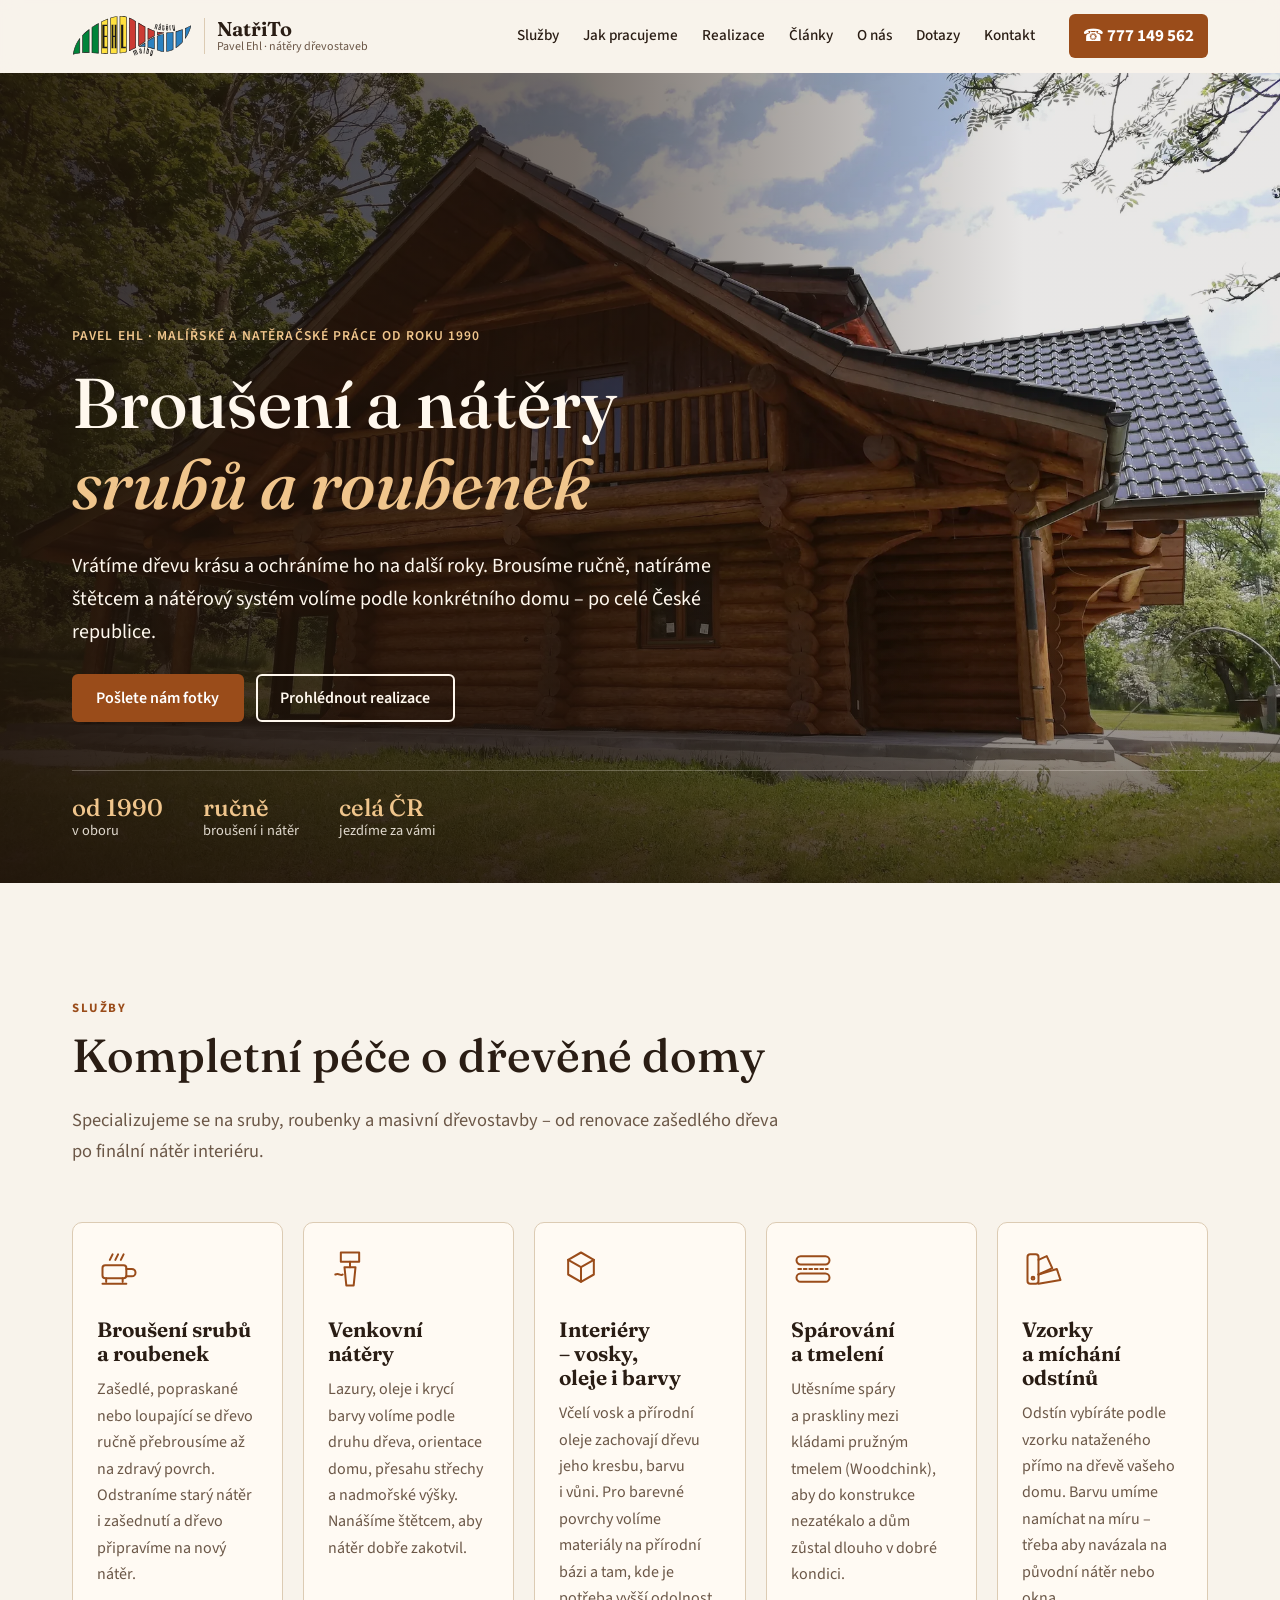
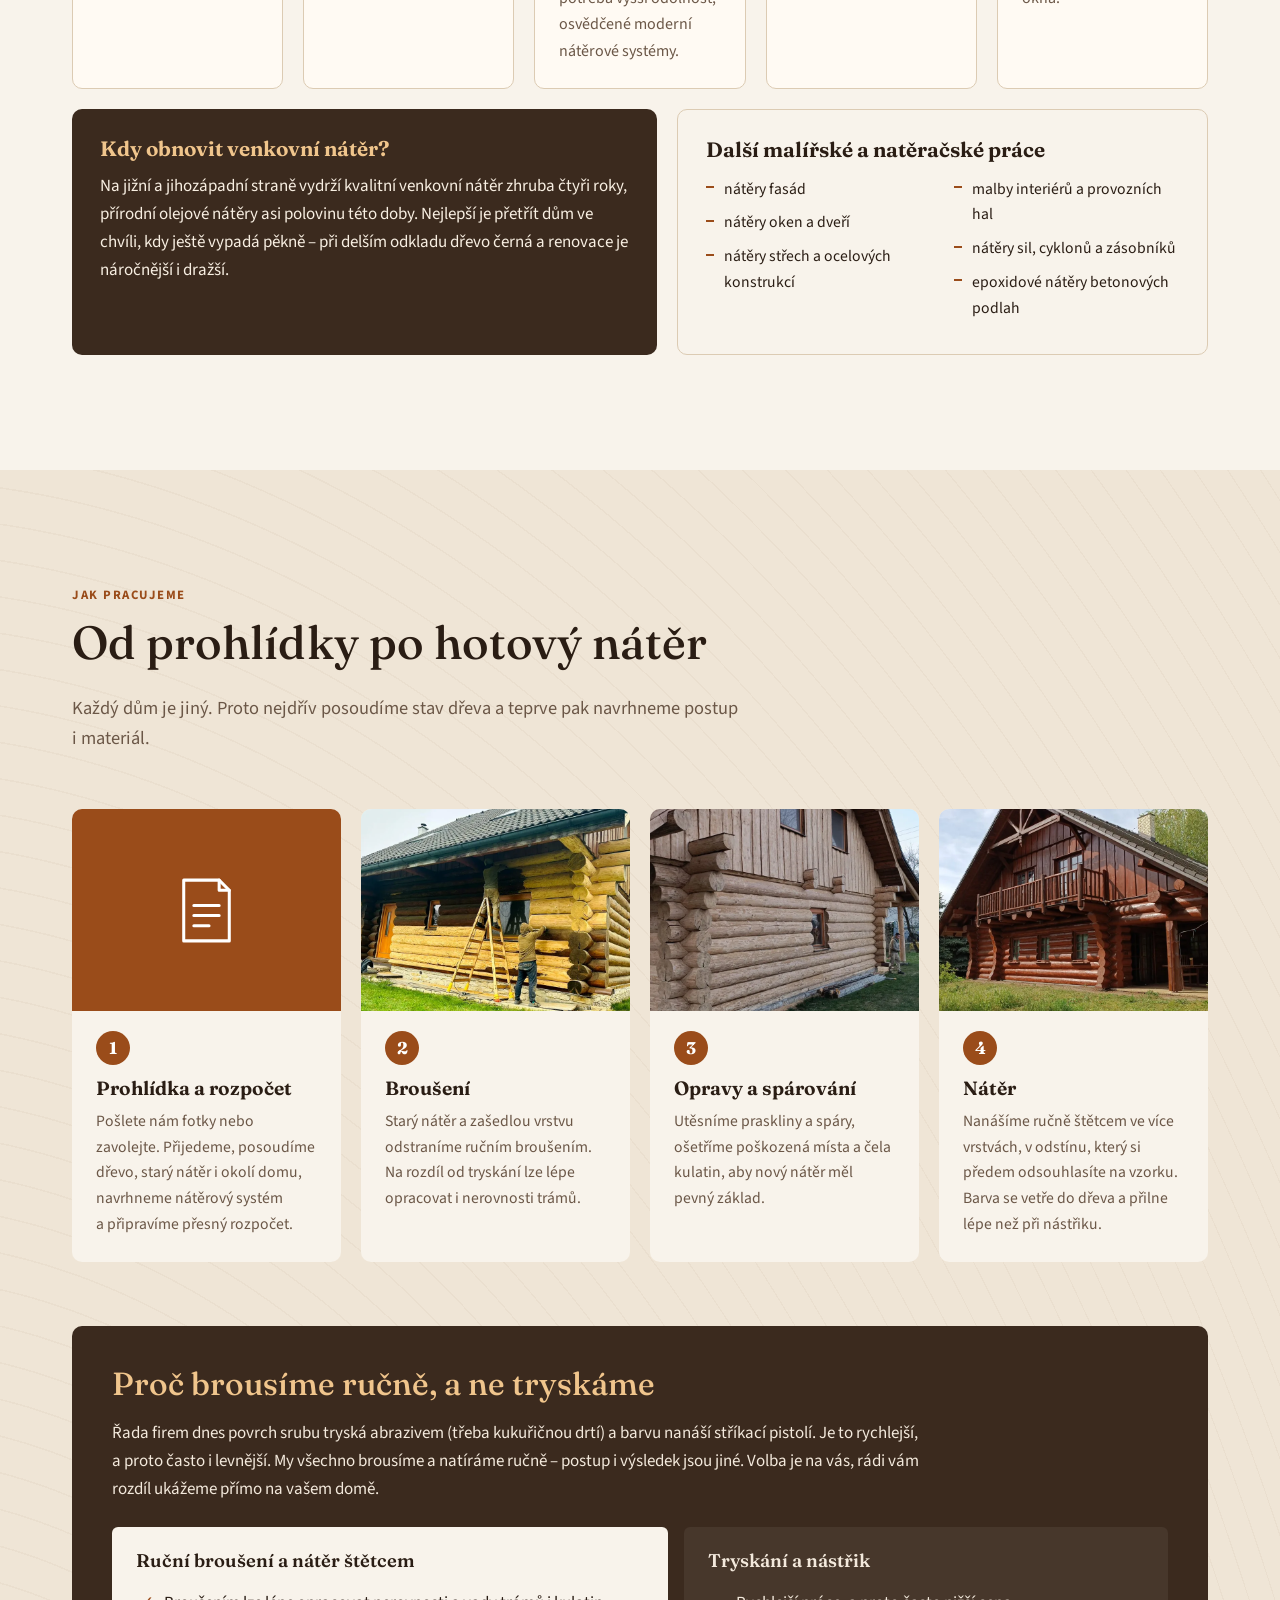
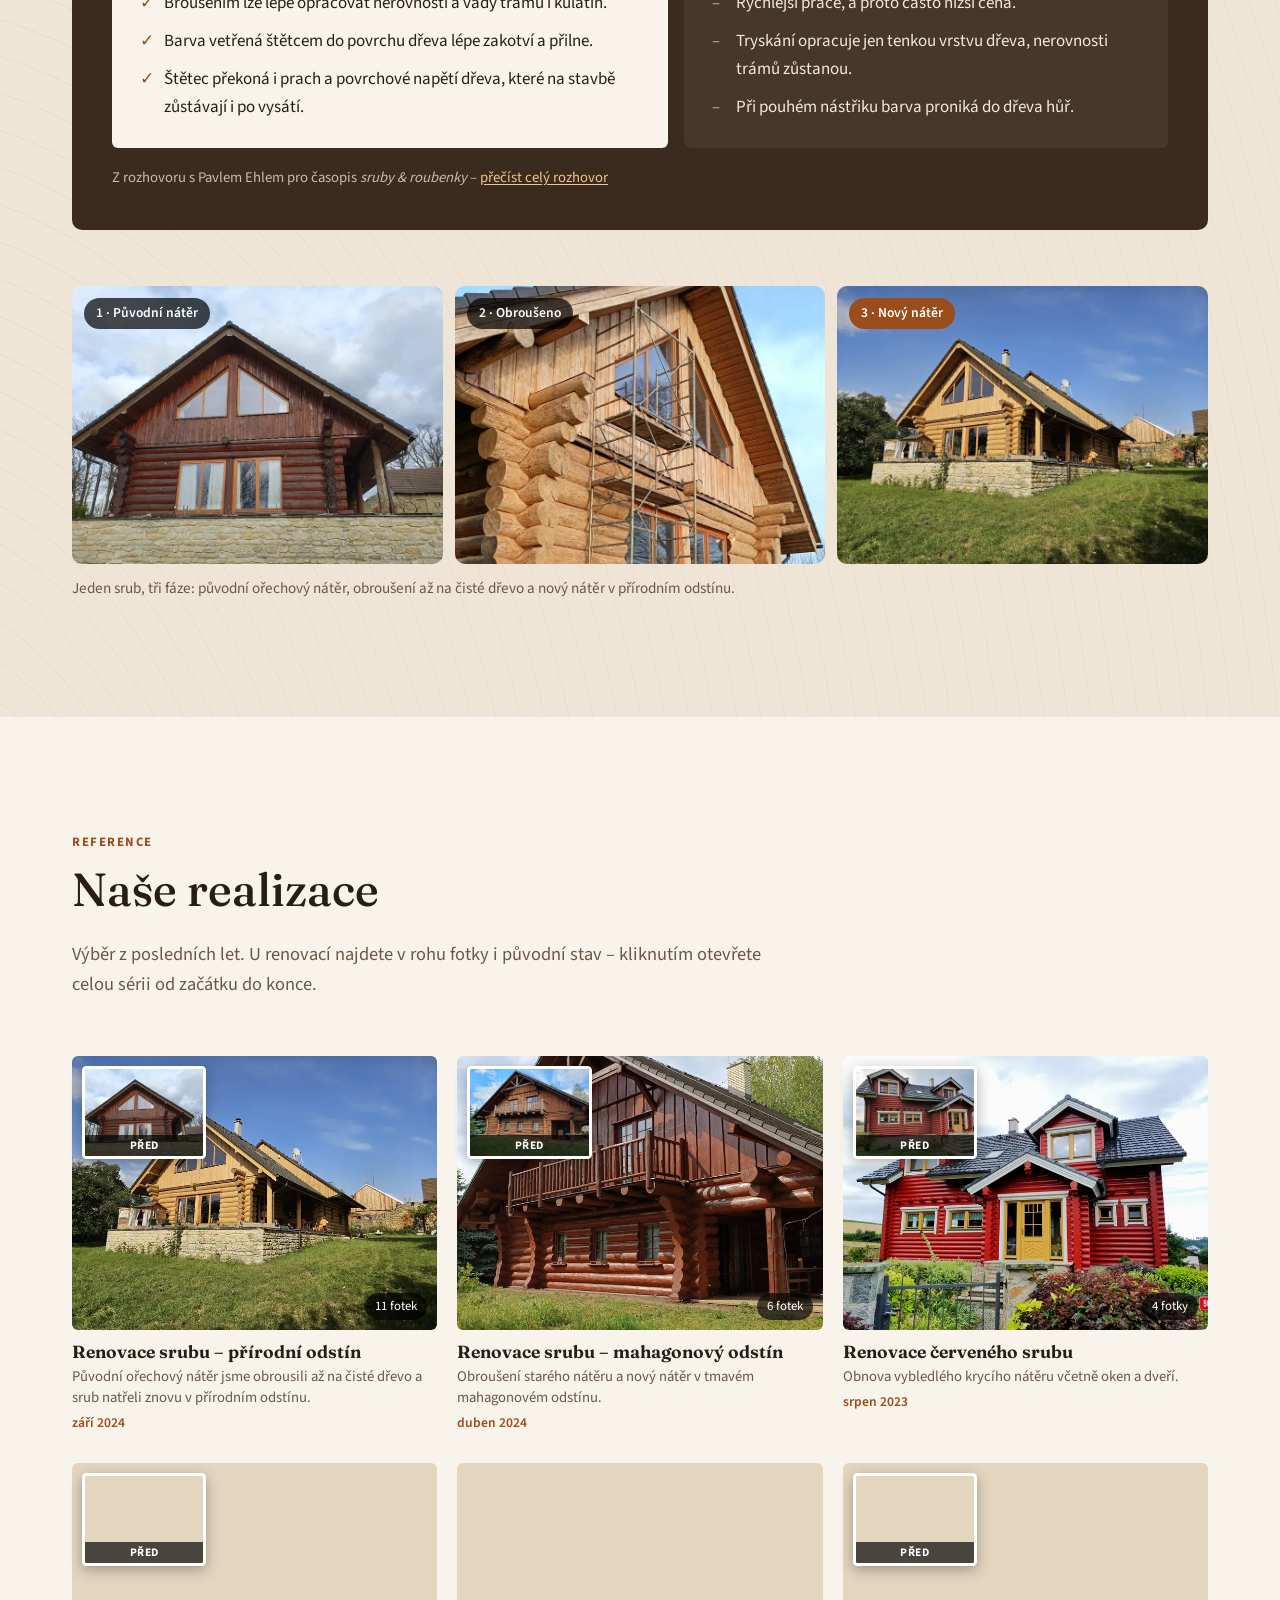
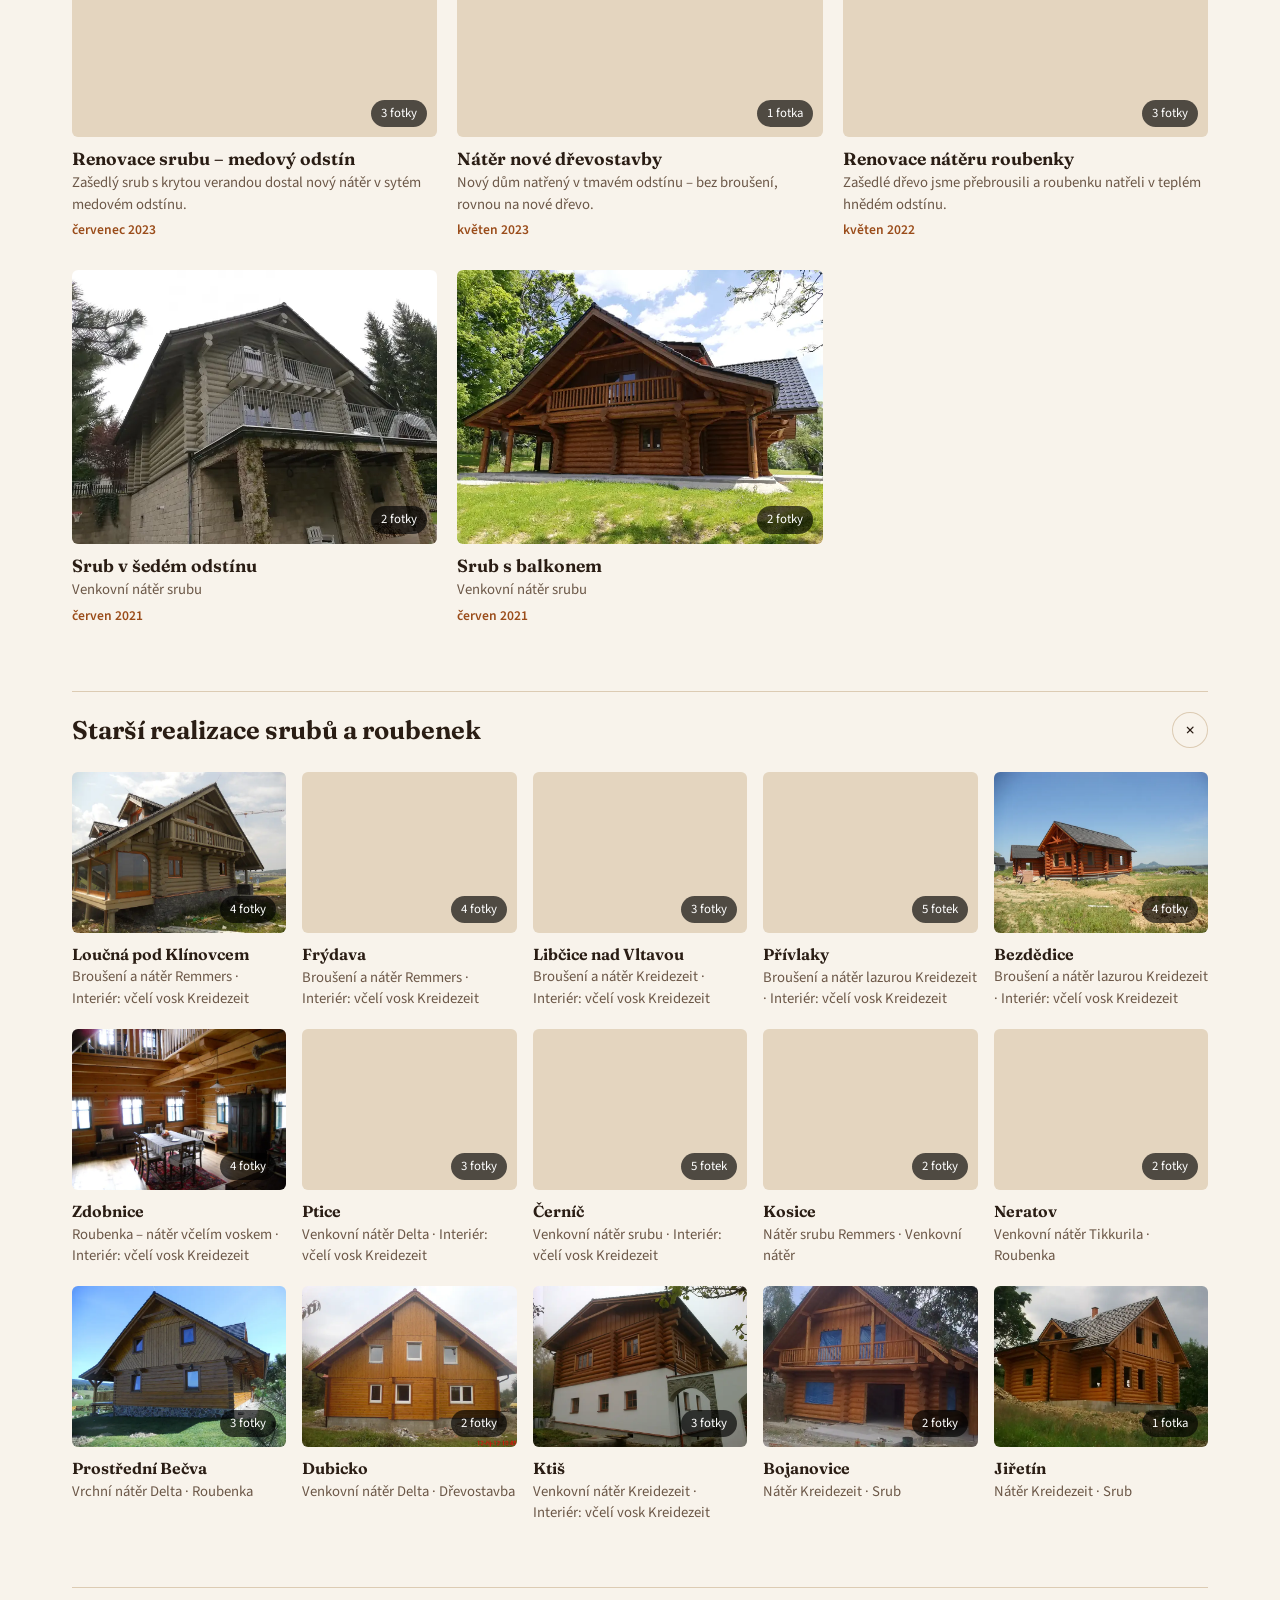
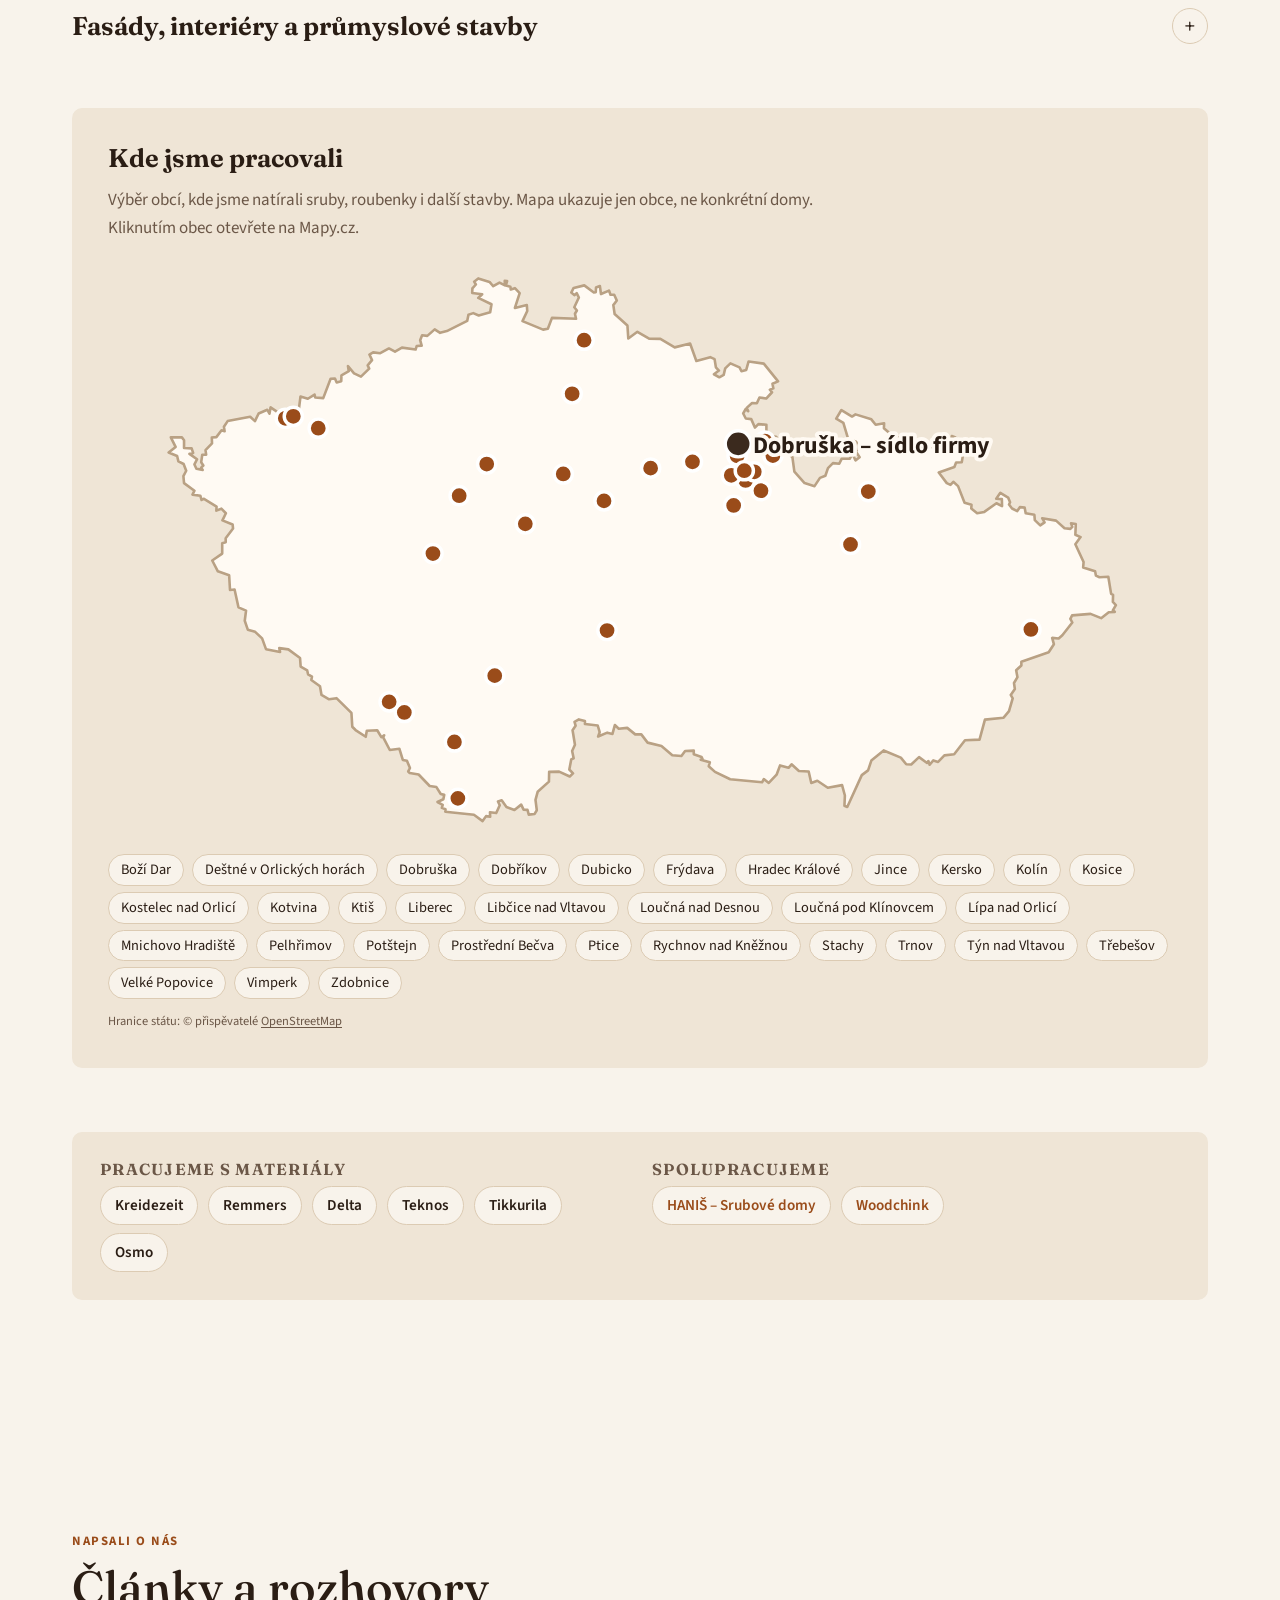
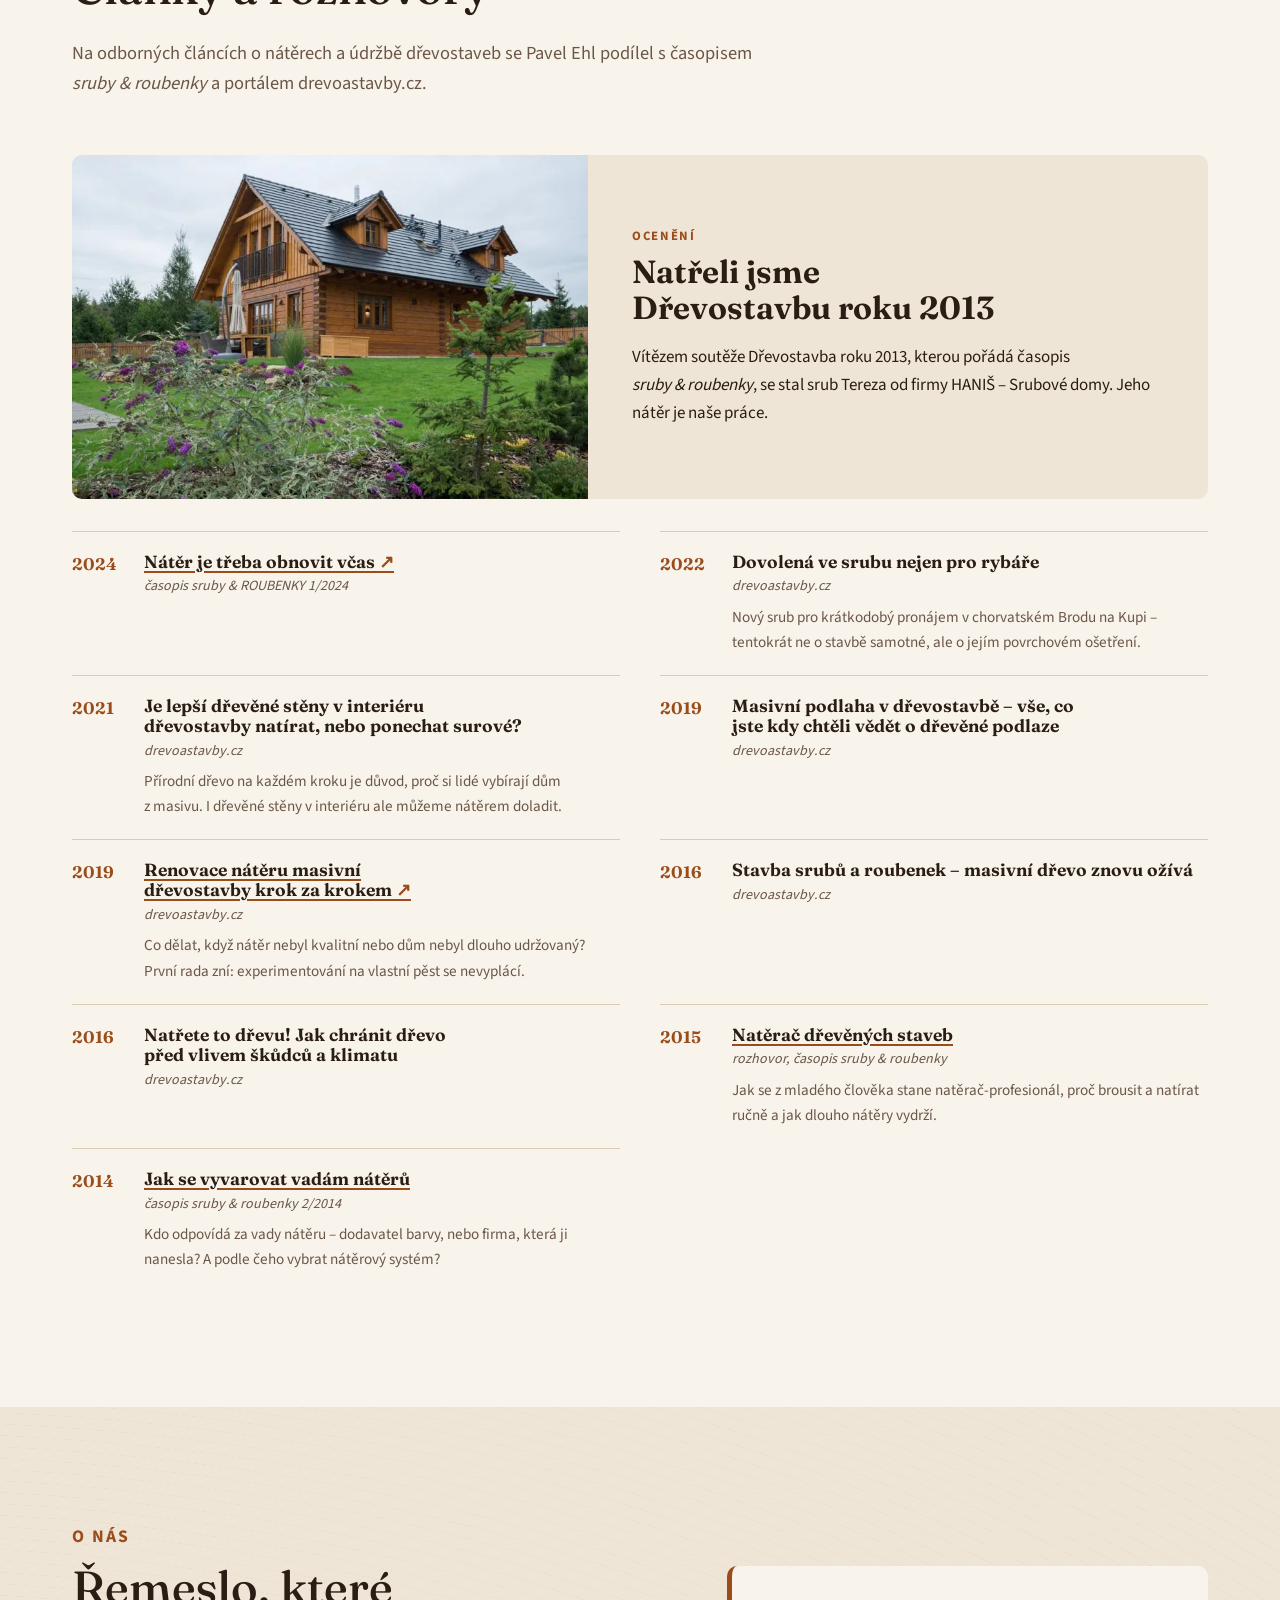
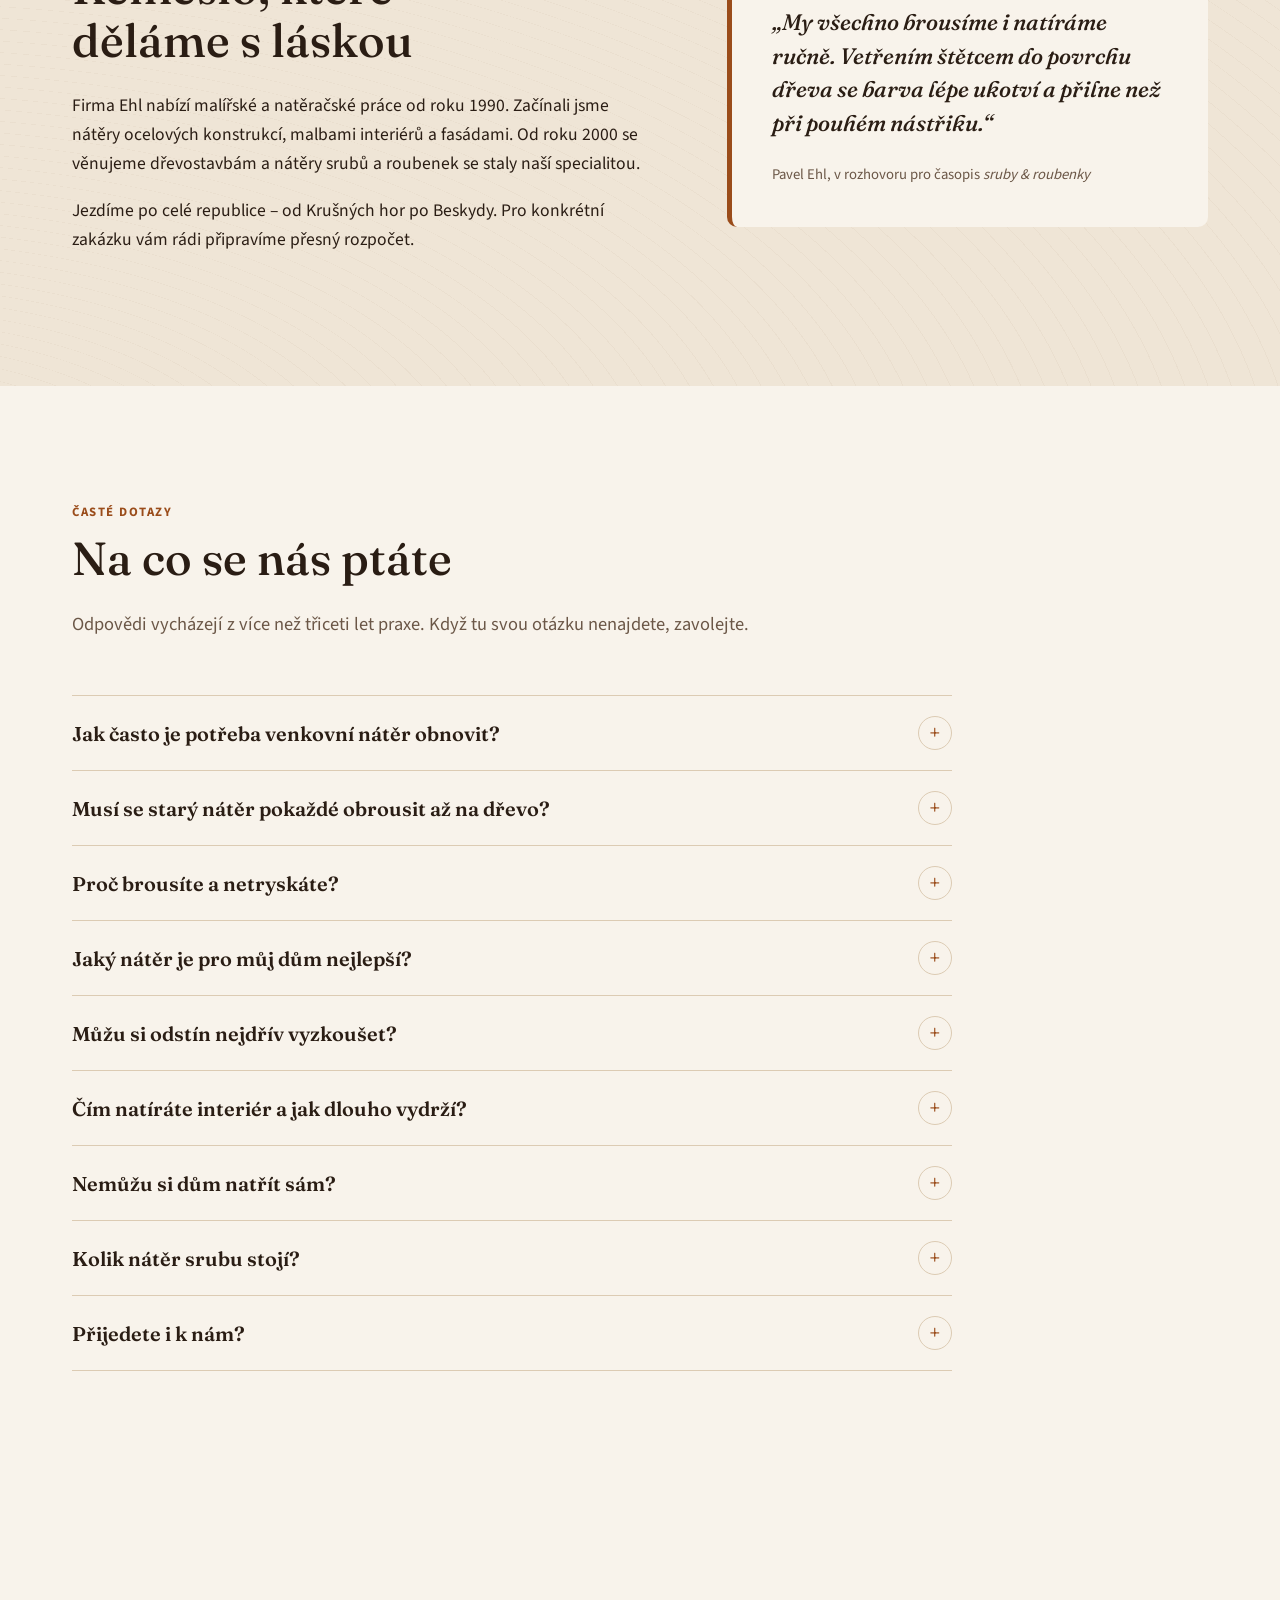
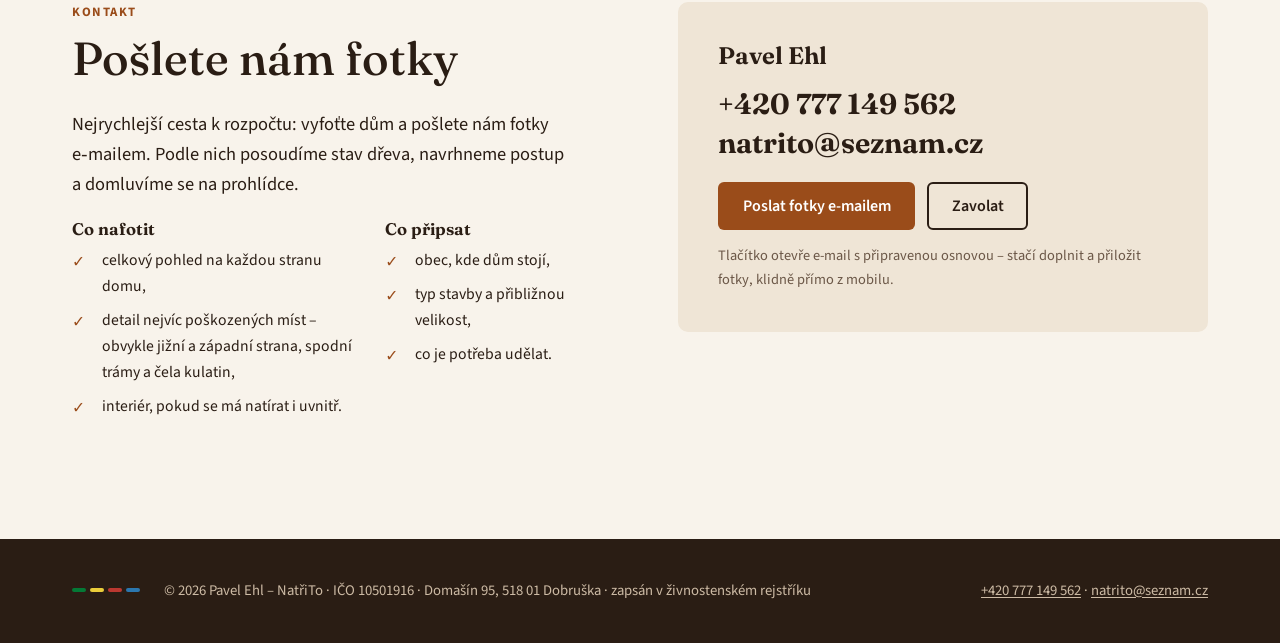
==== commit 4e0cdde3: "Časté dotazy, proč brousíme, vzorky odstínů, poptávka s fotkami, mapa obcí - sekce Časté dotazy (9 o" ====
--- a/index.html
+++ b/index.html
@@ -54,6 +54,7 @@
           <li><a href="#realizace">Realizace</a></li>
           <li><a href="#clanky">Články</a></li>
           <li><a href="#o-nas">O nás</a></li>
+          <li><a href="#dotazy">Dotazy</a></li>
           <li><a href="#kontakt">Kontakt</a></li>
         </ul>
         <a class="site-nav__phone" href="tel:+420777149562">777 149 562</a>
@@ -72,7 +73,7 @@
           <span class="stripes" aria-hidden="true"><i></i><i></i><i></i><i></i></span>
           <p class="hero__lead">Vrátíme dřevu krásu a ochráníme ho na další roky. Brousíme ručně, natíráme štětcem a&nbsp;nátěrový systém volíme podle konkrétního domu – po celé České republice.</p>
           <div class="hero__actions">
-            <a class="btn btn--primary" href="#kontakt">Nezávazná poptávka</a>
+            <a class="btn btn--primary" href="#kontakt">Pošlete nám fotky</a>
             <a class="btn btn--ghost" href="#realizace">Prohlédnout realizace</a>
           </div>
         </div>
@@ -113,6 +114,11 @@
             <h3 class="service__title">Spárování a&nbsp;tmelení</h3>
             <p>Utěsníme spáry a&nbsp;praskliny mezi kládami pružným tmelem (Woodchink), aby do konstrukce nezatékalo a&nbsp;dům zůstal dlouho v&nbsp;dobré kondici.</p>
           </li>
+          <li class="service">
+            <svg class="service__icon" viewBox="0 0 48 48" aria-hidden="true"><rect x="6" y="8" width="12" height="32" rx="3"/><path d="M18 14l9-4 6 13-15 7"/><path d="M18 30l20-6 4 12-24 4"/><circle cx="12" cy="34" r="1.5"/></svg>
+            <h3 class="service__title">Vzorky a&nbsp;míchání odstínů</h3>
+            <p>Odstín vybíráte podle vzorku nataženého přímo na dřevě vašeho domu. Barvu umíme namíchat na míru – třeba aby navázala na původní nátěr nebo okna.</p>
+          </li>
         </ul>
 
         <div class="services__more">
@@ -147,7 +153,7 @@
           <li class="step">
             <span class="step__num">1</span>
             <h3 class="step__title">Prohlídka a&nbsp;rozpočet</h3>
-            <p>Přijedeme, posoudíme dřevo, starý nátěr i&nbsp;okolí domu a&nbsp;navrhneme vhodný nátěrový systém. Dostanete přesný rozpočet.</p>
+            <p>Pošlete nám fotky nebo zavolejte. Přijedeme, posoudíme dřevo, starý nátěr i&nbsp;okolí domu, navrhneme nátěrový systém a&nbsp;připravíme přesný rozpočet.</p>
           </li>
           <li class="step">
             <img class="step__img" src="img/proces/brouseni-800.webp" width="800" height="1067" alt="Ruční broušení kulatin srubu" loading="lazy">
@@ -165,9 +171,35 @@
             <img class="step__img" src="img/proces/hotovo-800.webp" width="800" height="1422" alt="Hotový nátěr srubu" loading="lazy">
             <span class="step__num">4</span>
             <h3 class="step__title">Nátěr</h3>
-            <p>Nátěr nanášíme ručně štětcem ve více vrstvách. Barva se lépe vetře do dřeva a&nbsp;přilne mnohem lépe než při pouhém nástřiku.</p>
+            <p>Nanášíme ručně štětcem ve více vrstvách, v&nbsp;odstínu, který si předem odsouhlasíte na vzorku. Barva se vetře do dřeva a&nbsp;přilne lépe než při nástřiku.</p>
           </li>
         </ol>
+
+        <div class="why" id="proc-brousime">
+          <div class="why__intro">
+            <h3 class="why__title">Proč brousíme ručně, a&nbsp;ne tryskáme</h3>
+            <p>Řada firem dnes povrch srubu tryská abrazivem (třeba kukuřičnou drtí) a&nbsp;barvu nanáší stříkací pistolí. Je to rychlejší, a&nbsp;proto často i&nbsp;levnější. My všechno brousíme a&nbsp;natíráme ručně – postup i&nbsp;výsledek jsou jiné. Volba je na vás, rádi vám rozdíl ukážeme přímo na vašem domě.</p>
+          </div>
+          <div class="why__compare">
+            <div class="why__col why__col--ours">
+              <h4>Ruční broušení a&nbsp;nátěr štětcem</h4>
+              <ul>
+                <li>Broušením lze lépe opracovat nerovnosti a&nbsp;vady trámů i&nbsp;kulatin.</li>
+                <li>Barva vetřená štětcem do povrchu dřeva lépe zakotví a&nbsp;přilne.</li>
+                <li>Štětec překoná i&nbsp;prach a&nbsp;povrchové napětí dřeva, které na stavbě zůstávají i&nbsp;po vysátí.</li>
+              </ul>
+            </div>
+            <div class="why__col">
+              <h4>Tryskání a&nbsp;nástřik</h4>
+              <ul>
+                <li>Rychlejší práce, a&nbsp;proto často nižší cena.</li>
+                <li>Tryskání opracuje jen tenkou vrstvu dřeva, nerovnosti trámů zůstanou.</li>
+                <li>Při pouhém nástřiku barva proniká do dřeva hůř.</li>
+              </ul>
+            </div>
+          </div>
+          <p class="why__source">Z&nbsp;rozhovoru s&nbsp;Pavlem Ehlem pro časopis <em>sruby &amp; roubenky</em> – <a href="clanky/naterac-drevenych-staveb.html">přečíst celý rozhovor</a></p>
+        </div>
 
         <figure class="before-after">
           <div class="before-after__pair">
@@ -628,6 +660,18 @@
 <!-- /gen:ostatni -->
           </ul>
         </details>
+
+        <div class="map" id="mapa">
+          <div class="map__head">
+            <h3 class="map__title">Kde jsme pracovali</h3>
+            <p>Výběr obcí, kde jsme natírali sruby, roubenky i&nbsp;další stavby. Mapa ukazuje jen obce, ne konkrétní domy. Kliknutím obec otevřete na Mapy.cz.</p>
+          </div>
+<!-- gen:mapa -->
+<svg class="map__svg" viewBox="-6 -6 452 265" role="img" aria-labelledby="map-title"><title id="map-title">Mapa České republiky s obcemi, kde jsme pracovali</title><path class="map__land" d="M2.6,82.8 L6.5,84.4 L7.1,86.9 L9.5,88.1 L10.7,91.2 L9.4,93.7 L9.7,96.9 L14.5,100.4 L13.6,102.2 L17.2,102.7 L17.8,104.7 L18.7,104.1 L24.7,107.7 L24.6,109.6 L26.9,108.7 L29.0,110.8 L27.4,114.1 L32.1,116.0 L32.3,117.8 L28.9,122.3 L28.9,124.2 L27.3,124.6 L27.3,129.4 L22.7,132.6 L25.3,137.6 L30.5,139.4 L30.9,146.2 L33.0,146.0 L34.8,154.2 L38.3,155.7 L37.7,160.4 L39.1,164.5 L42.5,165.5 L45.7,168.5 L47.5,173.5 L54.0,174.8 L53.6,173.0 L57.8,173.6 L63.2,177.6 L63.5,181.6 L66.5,183.3 L66.9,185.1 L68.7,186.2 L68.4,187.7 L72.4,190.6 L73.1,194.6 L76.6,196.6 L80.0,196.1 L86.9,202.9 L87.3,209.3 L88.8,210.8 L93.5,213.9 L94.0,211.1 L98.8,210.9 L100.7,214.1 L102.0,213.2 L101.5,214.1 L104.6,220.0 L109.0,219.4 L110.6,224.6 L112.5,225.0 L113.9,228.3 L113.1,229.9 L113.8,230.6 L117.9,231.3 L123.0,236.6 L126.1,237.1 L128.1,240.3 L129.7,240.7 L129.3,242.7 L126.6,244.0 L129.0,245.3 L128.6,246.7 L130.3,247.3 L130.2,248.5 L143.4,249.9 L147.4,252.8 L149.0,250.5 L150.9,250.8 L150.8,248.7 L153.7,249.1 L155.3,245.5 L154.5,243.7 L156.2,243.2 L158.4,246.3 L162.1,247.7 L165.2,245.2 L166.3,247.5 L168.1,247.6 L168.7,249.8 L171.4,249.5 L172.4,247.8 L171.8,243.0 L172.8,239.3 L178.0,234.6 L178.1,230.1 L182.7,230.0 L187.6,232.2 L189.1,230.8 L187.4,229.0 L188.3,224.3 L189.4,223.8 L188.7,220.5 L190.0,217.6 L188.9,210.9 L190.3,208.8 L189.8,207.0 L191.8,205.9 L194.6,206.6 L194.6,208.0 L200.5,208.7 L201.4,211.8 L200.7,213.8 L204.9,212.0 L207.3,212.6 L208.4,208.5 L210.2,210.2 L214.1,209.8 L217.8,212.8 L220.6,212.8 L223.5,216.6 L229.9,218.2 L234.9,222.4 L239.1,222.8 L240.8,220.5 L244.8,220.3 L244.8,222.0 L248.4,223.2 L248.8,224.1 L248.0,224.5 L252.2,225.7 L251.7,227.5 L254.6,230.1 L261.6,233.5 L276.3,234.9 L277.1,233.4 L279.4,235.2 L283.0,231.4 L284.6,227.1 L288.5,228.2 L289.9,226.6 L293.3,229.7 L297.8,229.9 L299.0,235.2 L301.8,234.2 L306.6,237.4 L313.2,236.2 L314.5,241.0 L314.3,245.7 L315.6,246.3 L322.3,231.6 L325.2,229.4 L326.7,224.9 L332.4,220.2 L340.3,223.5 L342.8,226.6 L345.1,226.7 L348.7,223.3 L352.4,226.0 L353.0,225.1 L353.6,226.8 L355.3,224.8 L357.5,225.5 L360.4,222.5 L364.9,222.0 L369.9,215.5 L376.6,215.2 L379.1,206.0 L387.7,205.1 L390.2,202.1 L391.9,196.2 L391.0,194.6 L392.9,191.9 L392.5,189.1 L394.1,186.4 L393.5,183.2 L395.9,181.0 L395.9,179.3 L408.5,174.9 L410.9,171.2 L410.1,168.3 L413.1,168.6 L414.8,167.1 L419.4,161.2 L418.5,159.5 L419.3,157.9 L427.8,157.2 L432.7,159.2 L436.2,156.5 L439.0,156.3 L438.1,155.6 L439.5,153.2 L438.1,151.7 L438.2,148.5 L437.3,148.0 L436.0,140.1 L431.9,140.3 L430.3,139.6 L429.9,137.6 L424.4,135.8 L424.6,133.3 L420.8,125.1 L423.2,121.8 L420.8,120.7 L421.0,115.8 L418.8,115.4 L419.4,117.1 L418.5,118.0 L415.8,117.7 L411.9,114.2 L405.5,113.1 L406.6,115.0 L404.6,116.4 L402.1,114.0 L401.9,111.5 L397.9,110.8 L397.4,108.2 L395.2,108.0 L394.0,109.8 L391.6,108.6 L390.2,106.8 L390.7,105.7 L389.8,103.6 L386.2,101.4 L384.3,104.1 L386.9,104.3 L387.0,107.5 L384.4,106.2 L378.8,110.2 L375.5,110.8 L372.8,108.6 L372.9,106.9 L369.7,106.0 L366.7,98.3 L364.5,96.3 L363.2,97.7 L361.5,96.9 L357.8,92.0 L365.0,89.5 L365.8,87.4 L368.4,87.3 L368.9,84.4 L366.3,82.3 L368.0,78.0 L365.3,75.7 L363.8,75.2 L363.8,78.1 L359.0,81.4 L357.7,80.1 L351.5,80.5 L347.8,82.8 L346.7,80.3 L344.4,79.7 L342.2,81.6 L341.3,79.7 L342.0,75.2 L337.7,76.1 L332.5,71.6 L332.6,69.3 L328.7,70.0 L326.7,67.5 L319.4,65.2 L317.8,66.2 L312.9,63.2 L310.5,67.2 L313.8,69.1 L316.0,76.5 L319.7,77.8 L320.8,80.2 L319.6,82.4 L321.3,85.0 L319.4,86.4 L318.0,83.5 L316.7,85.7 L313.0,85.7 L311.9,88.0 L309.0,87.7 L306.7,90.0 L305.5,93.5 L303.0,94.5 L300.5,98.3 L295.9,96.9 L291.2,91.6 L290.3,85.0 L286.6,81.6 L282.8,75.5 L279.7,75.1 L278.3,73.0 L278.3,70.0 L274.6,69.7 L273.0,71.3 L271.3,67.4 L268.8,67.1 L267.6,64.8 L268.7,62.8 L269.9,63.7 L269.2,62.2 L271.7,60.0 L273.9,60.1 L275.1,57.4 L278.2,57.9 L280.9,55.0 L279.9,53.8 L281.5,53.2 L281.1,51.1 L283.7,50.0 L277.1,41.8 L270.1,40.8 L269.0,44.7 L266.8,45.3 L265.9,43.5 L261.7,41.7 L259.3,44.0 L258.6,47.0 L256.6,48.1 L254.1,46.7 L256.4,45.0 L255.0,43.5 L254.4,39.7 L252.4,38.8 L246.0,40.6 L243.1,32.5 L236.0,34.3 L229.4,30.4 L224.2,30.3 L218.8,27.1 L214.6,30.2 L214.2,24.2 L208.3,18.9 L207.7,14.8 L209.3,12.7 L208.1,10.0 L206.4,10.0 L205.7,8.1 L202.0,9.7 L201.5,6.0 L199.7,6.7 L199.6,8.9 L198.7,9.0 L194.3,5.7 L189.4,6.9 L188.3,9.0 L189.7,10.2 L190.8,9.3 L191.8,11.3 L189.7,15.8 L190.9,17.3 L190.0,18.8 L190.5,21.1 L179.4,20.7 L177.5,25.7 L175.3,26.1 L165.8,22.2 L168.0,17.5 L167.8,14.8 L162.3,16.1 L164.5,9.3 L162.3,7.0 L160.4,7.6 L160.2,6.3 L158.1,5.8 L158.7,3.7 L157.6,3.6 L157.7,5.7 L155.2,4.4 L152.3,6.1 L150.6,4.1 L145.4,2.5 L143.5,4.0 L144.3,5.3 L142.7,7.1 L142.6,9.2 L147.2,9.8 L145.4,11.5 L151.5,14.4 L150.9,18.1 L145.6,19.6 L143.1,18.5 L140.9,19.2 L140.3,22.1 L130.9,26.8 L127.8,27.6 L125.3,26.0 L121.9,29.0 L119.5,28.7 L118.6,31.0 L119.3,33.5 L117.0,33.7 L116.5,35.3 L110.2,34.4 L107.0,36.3 L104.2,34.8 L100.2,37.0 L96.9,36.6 L95.2,37.6 L96.4,40.2 L94.4,42.6 L95.1,44.1 L91.3,47.8 L88.1,46.3 L85.3,42.9 L85.7,45.3 L82.3,47.2 L82.2,49.9 L80.1,50.5 L79.3,48.7 L77.3,48.8 L73.9,57.7 L70.2,57.4 L69.9,56.1 L66.8,58.0 L63.4,57.0 L62.6,63.3 L58.0,67.6 L49.6,62.0 L49.1,64.9 L48.1,63.1 L44.1,64.8 L42.4,68.3 L40.2,66.3 L29.8,68.3 L28.1,70.9 L28.4,73.0 L27.0,72.5 L24.6,75.7 L22.5,75.9 L22.6,78.6 L19.6,81.7 L19.9,83.8 L18.1,83.8 L17.6,87.3 L18.6,88.8 L17.6,89.8 L18.3,90.8 L15.4,90.3 L14.5,88.3 L15.7,85.9 L12.2,83.4 L13.9,83.0 L13.2,80.9 L9.7,80.7 L9.7,77.1 L8.7,75.8 L3.6,75.8 L5.8,80.2 L2.6,82.8 Z"/><a class="map__pt" href="https://mapy.cz/zakladni?q=Bo%C5%BE%C3%AD%20Dar&x=12.9245&y=50.4097&z=12" target="_blank" rel="noopener" aria-label="Boží Dar na Mapy.cz"><circle cx="56.4" cy="67.0" r="4.2"/><text x="63.4" y="71.0" text-anchor="start">Boží Dar</text></a><a class="map__pt" href="https://mapy.cz/zakladni?q=De%C5%A1tn%C3%A9%20v%20Orlick%C3%BDch%20hor%C3%A1ch&x=16.3506&y=50.3049&z=12" target="_blank" rel="noopener" aria-label="Deštné v Orlických horách na Mapy.cz"><circle cx="277.6" cy="77.5" r="4.2"/><text x="284.6" y="81.5" text-anchor="start">Deštné v Orlických horách</text></a><a class="map__pt" href="https://mapy.cz/zakladni?q=Dob%C5%99%C3%ADkov&x=16.1274&y=50.0077&z=12" target="_blank" rel="noopener" aria-label="Dobříkov na Mapy.cz"><circle cx="263.2" cy="107.2" r="4.2"/><text x="270.2" y="111.2" text-anchor="start">Dobříkov</text></a><a class="map__pt" href="https://mapy.cz/zakladni?q=Dubicko&x=16.9627&y=49.8281&z=12" target="_blank" rel="noopener" aria-label="Dubicko na Mapy.cz"><circle cx="317.1" cy="125.2" r="4.2"/><text x="324.1" y="129.2" text-anchor="start">Dubicko</text></a><a class="map__pt" href="https://mapy.cz/zakladni?q=Fr%C3%BDdava&x=14.1577&y=48.6574&z=12" target="_blank" rel="noopener" aria-label="Frýdava na Mapy.cz"><circle cx="136.0" cy="242.3" r="4.2"/><text x="143.0" y="246.3" text-anchor="start">Frýdava</text></a><a class="map__pt" href="https://mapy.cz/zakladni?q=Hradec%20Kr%C3%A1lov%C3%A9&x=15.8328&y=50.2092&z=12" target="_blank" rel="noopener" aria-label="Hradec Králové na Mapy.cz"><circle cx="244.2" cy="87.1" r="4.2"/><text x="251.2" y="91.1" text-anchor="start">Hradec Králové</text></a><a class="map__pt" href="https://mapy.cz/zakladni?q=Jince&x=13.9787&y=49.7861&z=12" target="_blank" rel="noopener" aria-label="Jince na Mapy.cz"><circle cx="124.5" cy="129.4" r="4.2"/><text x="131.5" y="133.4" text-anchor="start">Jince</text></a><a class="map__pt" href="https://mapy.cz/zakladni?q=Kersko&x=14.9104&y=50.1534&z=12" target="_blank" rel="noopener" aria-label="Kersko na Mapy.cz"><circle cx="184.6" cy="92.7" r="4.2"/><text x="191.6" y="96.7" text-anchor="start">Kersko</text></a><a class="map__pt" href="https://mapy.cz/zakladni?q=Kol%C3%ADn&x=15.2012&y=50.0289&z=12" target="_blank" rel="noopener" aria-label="Kolín na Mapy.cz"><circle cx="203.4" cy="105.1" r="4.2"/><text x="210.4" y="109.1" text-anchor="start">Kolín</text></a><a class="map__pt" href="https://mapy.cz/zakladni?q=Kosice&x=15.535&y=50.1797&z=12" target="_blank" rel="noopener" aria-label="Kosice na Mapy.cz"><circle cx="224.9" cy="90.0" r="4.2"/><text x="231.9" y="94.0" text-anchor="start">Kosice</text></a><a class="map__pt" href="https://mapy.cz/zakladni?q=Kostelec%20nad%20Orlic%C3%AD&x=16.2122&y=50.1228&z=12" target="_blank" rel="noopener" aria-label="Kostelec nad Orlicí na Mapy.cz"><circle cx="268.7" cy="95.7" r="4.2"/><text x="275.7" y="99.7" text-anchor="start">Kostelec nad Orlicí</text></a><a class="map__pt" href="https://mapy.cz/zakladni?q=Kotvina&x=13.1587&y=50.3639&z=12" target="_blank" rel="noopener" aria-label="Kotvina na Mapy.cz"><circle cx="71.6" cy="71.6" r="4.2"/><text x="78.6" y="75.6" text-anchor="start">Kotvina</text></a><a class="map__pt" href="https://mapy.cz/zakladni?q=Kti%C5%A1&x=14.1327&y=48.917&z=12" target="_blank" rel="noopener" aria-label="Ktiš na Mapy.cz"><circle cx="134.4" cy="216.3" r="4.2"/><text x="141.4" y="220.3" text-anchor="start">Ktiš</text></a><a class="map__pt" href="https://mapy.cz/zakladni?q=Liberec&x=15.0584&y=50.7703&z=12" target="_blank" rel="noopener" aria-label="Liberec na Mapy.cz"><circle cx="194.2" cy="31.0" r="4.2"/><text x="201.2" y="35.0" text-anchor="start">Liberec</text></a><a class="map__pt" href="https://mapy.cz/zakladni?q=Lib%C4%8Dice%20nad%20Vltavou&x=14.3624&y=50.1989&z=12" target="_blank" rel="noopener" aria-label="Libčice nad Vltavou na Mapy.cz"><circle cx="149.3" cy="88.1" r="4.2"/><text x="156.3" y="92.1" text-anchor="start">Libčice nad Vltavou</text></a><a class="map__pt" href="https://mapy.cz/zakladni?q=Lou%C4%8Dn%C3%A1%20nad%20Desnou&x=17.0904&y=50.0716&z=12" target="_blank" rel="noopener" aria-label="Loučná nad Desnou na Mapy.cz"><circle cx="325.3" cy="100.8" r="4.2"/><text x="332.3" y="104.8" text-anchor="start">Loučná nad Desnou</text></a><a class="map__pt" href="https://mapy.cz/zakladni?q=Lou%C4%8Dn%C3%A1%20pod%20Kl%C3%ADnovcem&x=12.9814&y=50.4188&z=12" target="_blank" rel="noopener" aria-label="Loučná pod Klínovcem na Mapy.cz"><circle cx="60.1" cy="66.1" r="4.2"/><text x="67.1" y="70.1" text-anchor="start">Loučná pod Klínovcem</text></a><a class="map__pt" href="https://mapy.cz/zakladni?q=L%C3%ADpa%20nad%20Orlic%C3%AD&x=16.111&y=50.1474&z=12" target="_blank" rel="noopener" aria-label="Lípa nad Orlicí na Mapy.cz"><circle cx="262.1" cy="93.3" r="4.2"/><text x="269.1" y="97.3" text-anchor="start">Lípa nad Orlicí</text></a><a class="map__pt" href="https://mapy.cz/zakladni?q=Mnichovo%20Hradi%C5%A1t%C4%9B&x=14.9741&y=50.523&z=12" target="_blank" rel="noopener" aria-label="Mnichovo Hradiště na Mapy.cz"><circle cx="188.7" cy="55.7" r="4.2"/><text x="195.7" y="59.7" text-anchor="start">Mnichovo Hradiště</text></a><a class="map__pt" href="https://mapy.cz/zakladni?q=Pelh%C5%99imov&x=15.2232&y=49.4309&z=12" target="_blank" rel="noopener" aria-label="Pelhřimov na Mapy.cz"><circle cx="204.8" cy="164.9" r="4.2"/><text x="211.8" y="168.9" text-anchor="start">Pelhřimov</text></a><a class="map__pt" href="https://mapy.cz/zakladni?q=Pot%C5%A1tejn&x=16.3225&y=50.0764&z=12" target="_blank" rel="noopener" aria-label="Potštejn na Mapy.cz"><circle cx="275.8" cy="100.4" r="4.2"/><text x="282.8" y="104.4" text-anchor="start">Potštejn</text></a><a class="map__pt" href="https://mapy.cz/zakladni?q=Prost%C5%99edn%C3%AD%20Be%C4%8Dva&x=18.252&y=49.4361&z=12" target="_blank" rel="noopener" aria-label="Prostřední Bečva na Mapy.cz"><circle cx="400.3" cy="164.4" r="4.2"/><text x="393.3" y="168.4" text-anchor="end">Prostřední Bečva</text></a><a class="map__pt" href="https://mapy.cz/zakladni?q=Ptice&x=14.1663&y=50.0525&z=12" target="_blank" rel="noopener" aria-label="Ptice na Mapy.cz"><circle cx="136.6" cy="102.7" r="4.2"/><text x="143.6" y="106.7" text-anchor="start">Ptice</text></a><a class="map__pt" href="https://mapy.cz/zakladni?q=Rychnov%20nad%20Kn%C4%9B%C5%BEnou&x=16.2748&y=50.1633&z=12" target="_blank" rel="noopener" aria-label="Rychnov nad Kněžnou na Mapy.cz"><circle cx="272.7" cy="91.7" r="4.2"/><text x="279.7" y="95.7" text-anchor="start">Rychnov nad Kněžnou</text></a><a class="map__pt" href="https://mapy.cz/zakladni?q=Stachy&x=13.6666&y=49.1018&z=12" target="_blank" rel="noopener" aria-label="Stachy na Mapy.cz"><circle cx="104.3" cy="197.8" r="4.2"/><text x="111.3" y="201.8" text-anchor="start">Stachy</text></a><a class="map__pt" href="https://mapy.cz/zakladni?q=Trnov&x=16.1528&y=50.2369&z=12" target="_blank" rel="noopener" aria-label="Trnov na Mapy.cz"><circle cx="264.8" cy="84.3" r="4.2"/><text x="271.8" y="88.3" text-anchor="start">Trnov</text></a><a class="map__pt" href="https://mapy.cz/zakladni?q=T%C3%BDn%20nad%20Vltavou&x=14.4211&y=49.2234&z=12" target="_blank" rel="noopener" aria-label="Týn nad Vltavou na Mapy.cz"><circle cx="153.0" cy="185.7" r="4.2"/><text x="160.0" y="189.7" text-anchor="start">Týn nad Vltavou</text></a><a class="map__pt" href="https://mapy.cz/zakladni?q=T%C5%99ebe%C5%A1ov&x=16.2041&y=50.1684&z=12" target="_blank" rel="noopener" aria-label="Třebešov na Mapy.cz"><circle cx="268.1" cy="91.2" r="4.2"/><text x="275.1" y="95.2" text-anchor="start">Třebešov</text></a><a class="map__pt" href="https://mapy.cz/zakladni?q=Velk%C3%A9%20Popovice&x=14.6391&y=49.9225&z=12" target="_blank" rel="noopener" aria-label="Velké Popovice na Mapy.cz"><circle cx="167.1" cy="115.7" r="4.2"/><text x="174.1" y="119.7" text-anchor="start">Velké Popovice</text></a><a class="map__pt" href="https://mapy.cz/zakladni?q=Vimperk&x=13.7742&y=49.0527&z=12" target="_blank" rel="noopener" aria-label="Vimperk na Mapy.cz"><circle cx="111.3" cy="202.7" r="4.2"/><text x="118.3" y="206.7" text-anchor="start">Vimperk</text></a><a class="map__pt" href="https://mapy.cz/zakladni?q=Zdobnice&x=16.4079&y=50.2381&z=12" target="_blank" rel="noopener" aria-label="Zdobnice na Mapy.cz"><circle cx="281.3" cy="84.2" r="4.2"/><text x="288.3" y="88.2" text-anchor="start">Zdobnice</text></a><a class="map__pt map__pt--home" href="https://mapy.cz/zakladni?q=Dobru%C5%A1ka&x=16.1605&y=50.2921&z=12" target="_blank" rel="noopener" aria-label="Dobruška – sídlo firmy na Mapy.cz"><circle cx="265.3" cy="78.8" r="6"/><text x="272.3" y="82.8" text-anchor="start">Dobruška – sídlo firmy</text></a></svg>
+<ul class="map__list"><li><a href="https://mapy.cz/zakladni?q=Bo%C5%BE%C3%AD%20Dar&x=12.9245&y=50.4097&z=12" target="_blank" rel="noopener">Boží Dar</a></li><li><a href="https://mapy.cz/zakladni?q=De%C5%A1tn%C3%A9%20v%20Orlick%C3%BDch%20hor%C3%A1ch&x=16.3506&y=50.3049&z=12" target="_blank" rel="noopener">Deštné v Orlických horách</a></li><li><a href="https://mapy.cz/zakladni?q=Dobru%C5%A1ka&x=16.1605&y=50.2921&z=12" target="_blank" rel="noopener">Dobruška</a></li><li><a href="https://mapy.cz/zakladni?q=Dob%C5%99%C3%ADkov&x=16.1274&y=50.0077&z=12" target="_blank" rel="noopener">Dobříkov</a></li><li><a href="https://mapy.cz/zakladni?q=Dubicko&x=16.9627&y=49.8281&z=12" target="_blank" rel="noopener">Dubicko</a></li><li><a href="https://mapy.cz/zakladni?q=Fr%C3%BDdava&x=14.1577&y=48.6574&z=12" target="_blank" rel="noopener">Frýdava</a></li><li><a href="https://mapy.cz/zakladni?q=Hradec%20Kr%C3%A1lov%C3%A9&x=15.8328&y=50.2092&z=12" target="_blank" rel="noopener">Hradec Králové</a></li><li><a href="https://mapy.cz/zakladni?q=Jince&x=13.9787&y=49.7861&z=12" target="_blank" rel="noopener">Jince</a></li><li><a href="https://mapy.cz/zakladni?q=Kersko&x=14.9104&y=50.1534&z=12" target="_blank" rel="noopener">Kersko</a></li><li><a href="https://mapy.cz/zakladni?q=Kol%C3%ADn&x=15.2012&y=50.0289&z=12" target="_blank" rel="noopener">Kolín</a></li><li><a href="https://mapy.cz/zakladni?q=Kosice&x=15.535&y=50.1797&z=12" target="_blank" rel="noopener">Kosice</a></li><li><a href="https://mapy.cz/zakladni?q=Kostelec%20nad%20Orlic%C3%AD&x=16.2122&y=50.1228&z=12" target="_blank" rel="noopener">Kostelec nad Orlicí</a></li><li><a href="https://mapy.cz/zakladni?q=Kotvina&x=13.1587&y=50.3639&z=12" target="_blank" rel="noopener">Kotvina</a></li><li><a href="https://mapy.cz/zakladni?q=Kti%C5%A1&x=14.1327&y=48.917&z=12" target="_blank" rel="noopener">Ktiš</a></li><li><a href="https://mapy.cz/zakladni?q=Liberec&x=15.0584&y=50.7703&z=12" target="_blank" rel="noopener">Liberec</a></li><li><a href="https://mapy.cz/zakladni?q=Lib%C4%8Dice%20nad%20Vltavou&x=14.3624&y=50.1989&z=12" target="_blank" rel="noopener">Libčice nad Vltavou</a></li><li><a href="https://mapy.cz/zakladni?q=Lou%C4%8Dn%C3%A1%20nad%20Desnou&x=17.0904&y=50.0716&z=12" target="_blank" rel="noopener">Loučná nad Desnou</a></li><li><a href="https://mapy.cz/zakladni?q=Lou%C4%8Dn%C3%A1%20pod%20Kl%C3%ADnovcem&x=12.9814&y=50.4188&z=12" target="_blank" rel="noopener">Loučná pod Klínovcem</a></li><li><a href="https://mapy.cz/zakladni?q=L%C3%ADpa%20nad%20Orlic%C3%AD&x=16.111&y=50.1474&z=12" target="_blank" rel="noopener">Lípa nad Orlicí</a></li><li><a href="https://mapy.cz/zakladni?q=Mnichovo%20Hradi%C5%A1t%C4%9B&x=14.9741&y=50.523&z=12" target="_blank" rel="noopener">Mnichovo Hradiště</a></li><li><a href="https://mapy.cz/zakladni?q=Pelh%C5%99imov&x=15.2232&y=49.4309&z=12" target="_blank" rel="noopener">Pelhřimov</a></li><li><a href="https://mapy.cz/zakladni?q=Pot%C5%A1tejn&x=16.3225&y=50.0764&z=12" target="_blank" rel="noopener">Potštejn</a></li><li><a href="https://mapy.cz/zakladni?q=Prost%C5%99edn%C3%AD%20Be%C4%8Dva&x=18.252&y=49.4361&z=12" target="_blank" rel="noopener">Prostřední Bečva</a></li><li><a href="https://mapy.cz/zakladni?q=Ptice&x=14.1663&y=50.0525&z=12" target="_blank" rel="noopener">Ptice</a></li><li><a href="https://mapy.cz/zakladni?q=Rychnov%20nad%20Kn%C4%9B%C5%BEnou&x=16.2748&y=50.1633&z=12" target="_blank" rel="noopener">Rychnov nad Kněžnou</a></li><li><a href="https://mapy.cz/zakladni?q=Stachy&x=13.6666&y=49.1018&z=12" target="_blank" rel="noopener">Stachy</a></li><li><a href="https://mapy.cz/zakladni?q=Trnov&x=16.1528&y=50.2369&z=12" target="_blank" rel="noopener">Trnov</a></li><li><a href="https://mapy.cz/zakladni?q=T%C3%BDn%20nad%20Vltavou&x=14.4211&y=49.2234&z=12" target="_blank" rel="noopener">Týn nad Vltavou</a></li><li><a href="https://mapy.cz/zakladni?q=T%C5%99ebe%C5%A1ov&x=16.2041&y=50.1684&z=12" target="_blank" rel="noopener">Třebešov</a></li><li><a href="https://mapy.cz/zakladni?q=Velk%C3%A9%20Popovice&x=14.6391&y=49.9225&z=12" target="_blank" rel="noopener">Velké Popovice</a></li><li><a href="https://mapy.cz/zakladni?q=Vimperk&x=13.7742&y=49.0527&z=12" target="_blank" rel="noopener">Vimperk</a></li><li><a href="https://mapy.cz/zakladni?q=Zdobnice&x=16.4079&y=50.2381&z=12" target="_blank" rel="noopener">Zdobnice</a></li></ul>
+<!-- /gen:mapa -->
+          <p class="map__credit">Hranice státu: © přispěvatelé <a href="https://www.openstreetmap.org/copyright" rel="noopener" target="_blank">OpenStreetMap</a></p>
+        </div>
 
         <div class="materials">
           <div>
@@ -752,28 +796,90 @@
       </div>
     </section>
 
+    <!-- ========== ČASTÉ DOTAZY ========== -->
+    <section class="section faq" id="dotazy" itemscope itemtype="https://schema.org/FAQPage">
+      <div class="container faq__inner">
+        <header class="section__head">
+          <p class="section__kicker">Časté dotazy</p>
+          <h2 class="section__title">Na co se nás ptáte</h2>
+          <p class="section__lead">Odpovědi vycházejí z&nbsp;více než třiceti let praxe. Když tu svou otázku nenajdete, zavolejte.</p>
+        </header>
+        <div class="faq__list">
+          <details class="faq__item" itemscope itemprop="mainEntity" itemtype="https://schema.org/Question">
+            <summary class="faq__q" itemprop="name">Jak často je potřeba venkovní nátěr obnovit?</summary>
+            <div class="faq__a" itemscope itemprop="acceptedAnswer" itemtype="https://schema.org/Answer"><div itemprop="text"><p>Záleží na tom, jak je dřevo namáhané počasím. Na jižní a&nbsp;jihozápadní straně vydrží odolnější nátěry zhruba čtyři roky, přírodní olejové nátěry asi polovinu této doby. Přetírat je nejlepší ve chvíli, kdy dům ještě vypadá pěkně – při delším odkladu dřevo černá a&nbsp;renovace je náročnější i&nbsp;dražší.</p></div></div>
+          </details>
+          <details class="faq__item" itemscope itemprop="mainEntity" itemtype="https://schema.org/Question">
+            <summary class="faq__q" itemprop="name">Musí se starý nátěr pokaždé obrousit až na dřevo?</summary>
+            <div class="faq__a" itemscope itemprop="acceptedAnswer" itemtype="https://schema.org/Answer"><div itemprop="text"><p>Ne vždy. Když se nátěr obnovuje včas, stačí povrch připravit a&nbsp;přetřít. Obroušení až na dřevo je nutné, když nátěr degradoval nebo se loupe, dřevo zašedlo či začernalo, nebo když se mění nátěrový systém.</p></div></div>
+          </details>
+          <details class="faq__item" itemscope itemprop="mainEntity" itemtype="https://schema.org/Question">
+            <summary class="faq__q" itemprop="name">Proč brousíte a&nbsp;netryskáte?</summary>
+            <div class="faq__a" itemscope itemprop="acceptedAnswer" itemtype="https://schema.org/Answer"><div itemprop="text"><p>Broušením lépe opracujeme nerovnosti trámů a&nbsp;barva vetřená štětcem lépe přilne než nástřik. Tryskání je rychlejší, ale opracuje jen tenkou vrstvu dřeva. Podrobněji v&nbsp;části <a href="#proc-brousime">Proč brousíme ručně</a>.</p></div></div>
+          </details>
+          <details class="faq__item" itemscope itemprop="mainEntity" itemtype="https://schema.org/Question">
+            <summary class="faq__q" itemprop="name">Jaký nátěr je pro můj dům nejlepší?</summary>
+            <div class="faq__a" itemscope itemprop="acceptedAnswer" itemtype="https://schema.org/Answer"><div itemprop="text"><p>Ideální nátěr pro všechny domy neexistuje. Rozhoduje druh dřeva (měkké, tvrdé, lepené), jeho vlhkost, orientace domu ke světovým stranám, přesahy střechy, poloha v&nbsp;krajině, nadmořská výška a&nbsp;to, zda dáváte přednost přírodním materiálům. Obecně se osvědčují tenkovrstvé a&nbsp;středněvrstvé materiály, silnovrstvé lazury mají sklon praskat. Konkrétní systém navrhneme po prohlídce – pracujeme s&nbsp;materiály Kreidezeit, Remmers, Delta, Teknos, Tikkurila nebo Osmo.</p></div></div>
+          </details>
+          <details class="faq__item" itemscope itemprop="mainEntity" itemtype="https://schema.org/Question">
+            <summary class="faq__q" itemprop="name">Můžu si odstín nejdřív vyzkoušet?</summary>
+            <div class="faq__a" itemscope itemprop="acceptedAnswer" itemtype="https://schema.org/Answer"><div itemprop="text"><p>Ano. Vzorek natáhneme přímo na dřevo vašeho domu, abyste odstín viděli ve skutečném světle. Barvu umíme namíchat i&nbsp;na míru, například aby navázala na původní nátěr, okna nebo okolní stavby.</p></div></div>
+          </details>
+          <details class="faq__item" itemscope itemprop="mainEntity" itemtype="https://schema.org/Question">
+            <summary class="faq__q" itemprop="name">Čím natíráte interiér a&nbsp;jak dlouho vydrží?</summary>
+            <div class="faq__a" itemscope itemprop="acceptedAnswer" itemtype="https://schema.org/Answer"><div itemprop="text"><p>Nejčastěji přírodním včelím voskem a&nbsp;oleji Kreidezeit, které zachovají vzhled i&nbsp;vůni dřeva. Pro barevné povrchy používáme materiály na přírodní bázi a&nbsp;kde je potřeba vyšší odolnost, moderní nátěrové systémy. Nátěr v&nbsp;interiéru vydrží desítky let – stěny ošetřené voskem doporučujeme zhruba po dvaceti letech přeleštit.</p></div></div>
+          </details>
+          <details class="faq__item" itemscope itemprop="mainEntity" itemtype="https://schema.org/Question">
+            <summary class="faq__q" itemprop="name">Nemůžu si dům natřít sám?</summary>
+            <div class="faq__a" itemscope itemprop="acceptedAnswer" itemtype="https://schema.org/Answer"><div itemprop="text"><p>Esteticky pěkný nátěr zvládne i&nbsp;šikovný majitel. Nejtěžší je ale vybrat správný nátěrový systém pro konkrétní dřevo a&nbsp;místo – chyba se ukáže až za pár let a&nbsp;oprava bývá drahá, často s&nbsp;přebroušením celého domu. Když nátěr provádí firma, přebírá za dílo záruku a&nbsp;případnou reklamaci materiálu řeší sama.</p></div></div>
+          </details>
+          <details class="faq__item" itemscope itemprop="mainEntity" itemtype="https://schema.org/Question">
+            <summary class="faq__q" itemprop="name">Kolik nátěr srubu stojí?</summary>
+            <div class="faq__a" itemscope itemprop="acceptedAnswer" itemtype="https://schema.org/Answer"><div itemprop="text"><p>Cena závisí na velikosti domu, stavu dřeva a&nbsp;starého nátěru, přístupnosti (výška, lešení), zvoleném materiálu a&nbsp;počtu vrstev. <a href="#kontakt">Pošlete nám fotky</a> a&nbsp;připravíme přesný rozpočet.</p></div></div>
+          </details>
+          <details class="faq__item" itemscope itemprop="mainEntity" itemtype="https://schema.org/Question">
+            <summary class="faq__q" itemprop="name">Přijedete i&nbsp;k&nbsp;nám?</summary>
+            <div class="faq__a" itemscope itemprop="acceptedAnswer" itemtype="https://schema.org/Answer"><div itemprop="text"><p>Pracujeme po celé České republice – podívejte se na <a href="#mapa">mapu obcí</a>, kde jsme už natírali.</p></div></div>
+          </details>
+        </div>
+      </div>
+    </section>
+
     <!-- ========== KONTAKT ========== -->
     <section class="section contact" id="kontakt">
       <div class="container contact__inner">
         <div class="contact__intro">
           <p class="section__kicker">Kontakt</p>
-          <h2 class="section__title">Pošlete nám poptávku</h2>
-          <p>Zavolejte nebo napište. Rozpočet připravíme rychleji, když v&nbsp;e-mailu uvedete:</p>
-          <ul class="checklist">
-            <li>lokalitu stavby,</li>
-            <li>typ stavby (srub, roubenka, dřevostavba) a&nbsp;přibližnou velikost,</li>
-            <li>co je potřeba (broušení, venkovní nátěr, interiér…),</li>
-            <li>a&nbsp;přiložíte několik fotografií současného stavu.</li>
-          </ul>
+          <h2 class="section__title">Pošlete nám fotky</h2>
+          <p class="contact__lead">Nejrychlejší cesta k&nbsp;rozpočtu: vyfoťte dům a&nbsp;pošlete nám fotky e&#8209;mailem. Podle nich posoudíme stav dřeva, navrhneme postup a&nbsp;domluvíme se na prohlídce.</p>
+          <div class="photo-tips">
+            <div>
+              <h3 class="photo-tips__title">Co nafotit</h3>
+              <ul class="checklist">
+                <li>celkový pohled na každou stranu domu,</li>
+                <li>detail nejvíc poškozených míst – obvykle jižní a&nbsp;západní strana, spodní trámy a&nbsp;čela kulatin,</li>
+                <li>interiér, pokud se má natírat i&nbsp;uvnitř.</li>
+              </ul>
+            </div>
+            <div>
+              <h3 class="photo-tips__title">Co připsat</h3>
+              <ul class="checklist">
+                <li>obec, kde dům stojí,</li>
+                <li>typ stavby a&nbsp;přibližnou velikost,</li>
+                <li>co je potřeba udělat.</li>
+              </ul>
+            </div>
+          </div>
         </div>
         <div class="contact__card">
           <p class="contact__name">Pavel Ehl</p>
           <a class="contact__big" href="tel:+420777149562">+420 777 149 562</a>
-          <a class="contact__big" href="mailto:natrito@seznam.cz?subject=Popt%C3%A1vka%20%E2%80%93%20n%C3%A1t%C4%9Br">natrito@seznam.cz</a>
+          <a class="contact__big" href="mailto:natrito@seznam.cz?subject=Popt%C3%A1vka%20%E2%80%93%20n%C3%A1t%C4%9Br%20%28fotky%20v%20p%C5%99%C3%ADloze%29&amp;body=Dobr%C3%BD%20den%2C%0A%0Apos%C3%ADl%C3%A1m%20fotky%20a%20%C3%BAdaje%20k%20popt%C3%A1vce.%0A%0AObec%3A%20%0ATyp%20stavby%20%28srub%20/%20roubenka%20/%20d%C5%99evostavba%29%3A%20%0ACo%20je%20pot%C5%99eba%20%28brou%C5%A1en%C3%AD%2C%20venkovn%C3%AD%20n%C3%A1t%C4%9Br%2C%20interi%C3%A9r%2C%20sp%C3%A1rov%C3%A1n%C3%AD%E2%80%A6%29%3A%20%0AP%C5%99ibli%C5%BEn%C3%A1%20velikost%20domu%3A%20%0A%C4%8C%C3%ADm%20a%20kdy%20byl%20d%C5%AFm%20naposledy%20nat%C5%99en%C3%BD%20%28pokud%20v%C3%ADte%29%3A%20%0ATelefon%3A%20%0A%0AFotky%3A%20celkov%C3%BD%20pohled%20na%20ka%C5%BEdou%20stranu%20domu%20%2B%20detail%20nejhor%C5%A1%C3%ADch%20m%C3%ADst.%0A">natrito@seznam.cz</a>
           <div class="contact__actions">
-            <a class="btn btn--primary" href="mailto:natrito@seznam.cz?subject=Popt%C3%A1vka%20%E2%80%93%20n%C3%A1t%C4%9Br">Napsat e-mail</a>
+            <a class="btn btn--primary" href="mailto:natrito@seznam.cz?subject=Popt%C3%A1vka%20%E2%80%93%20n%C3%A1t%C4%9Br%20%28fotky%20v%20p%C5%99%C3%ADloze%29&amp;body=Dobr%C3%BD%20den%2C%0A%0Apos%C3%ADl%C3%A1m%20fotky%20a%20%C3%BAdaje%20k%20popt%C3%A1vce.%0A%0AObec%3A%20%0ATyp%20stavby%20%28srub%20/%20roubenka%20/%20d%C5%99evostavba%29%3A%20%0ACo%20je%20pot%C5%99eba%20%28brou%C5%A1en%C3%AD%2C%20venkovn%C3%AD%20n%C3%A1t%C4%9Br%2C%20interi%C3%A9r%2C%20sp%C3%A1rov%C3%A1n%C3%AD%E2%80%A6%29%3A%20%0AP%C5%99ibli%C5%BEn%C3%A1%20velikost%20domu%3A%20%0A%C4%8C%C3%ADm%20a%20kdy%20byl%20d%C5%AFm%20naposledy%20nat%C5%99en%C3%BD%20%28pokud%20v%C3%ADte%29%3A%20%0ATelefon%3A%20%0A%0AFotky%3A%20celkov%C3%BD%20pohled%20na%20ka%C5%BEdou%20stranu%20domu%20%2B%20detail%20nejhor%C5%A1%C3%ADch%20m%C3%ADst.%0A">Poslat fotky e-mailem</a>
             <a class="btn btn--ghost" href="tel:+420777149562">Zavolat</a>
           </div>
+          <p class="contact__small">Tlačítko otevře e-mail s&nbsp;připravenou osnovou – stačí doplnit a&nbsp;přiložit fotky, klidně přímo z&nbsp;mobilu.</p>
         </div>
       </div>
     </section>
--- a/css/style.css
+++ b/css/style.css
@@ -374,3 +374,65 @@
 .quote p { font-weight: 500; }
 .site-footer { background: #2a1d14; color: #cdbba5; border-top: 0; }
 .site-footer .stripes { opacity: .9; }
+
+/* ==========================================================================
+   Doplňky: 5 služeb, proč brousíme, mapa obcí, časté dotazy, poptávka s fotkami
+   ========================================================================== */
+.services__grid { grid-template-columns: repeat(auto-fit, minmax(200px, 1fr)); }
+.service { padding: 24px; }
+
+/* Proč brousíme ručně */
+.why { margin-top: clamp(40px, 6vw, 64px); padding: clamp(24px, 4vw, 40px); border-radius: var(--radius-lg); background: #3b2a1e; color: #f3e9dc; }
+.why__intro { max-width: 820px; }
+.why__title { font-size: clamp(1.5rem, 3vw, 2rem); color: #f0c58c; font-weight: 500; }
+.why__compare { display: grid; grid-template-columns: 1.15fr 1fr; gap: 16px; margin-top: 24px; }
+.why__col { padding: 22px 24px; border-radius: var(--radius); background: rgba(255, 255, 255, .06); }
+.why__col--ours { background: #f8f3eb; color: var(--text); }
+.why__col h4 { margin: 0 0 .6em; font: 600 1.15rem/1.3 var(--font-head); }
+.why__col ul { list-style: none; }
+.why__col li { position: relative; padding: 5px 0 5px 28px; }
+.why__col li::before { content: "–"; position: absolute; left: 4px; opacity: .7; }
+.why__col--ours li::before { content: "✓"; color: var(--accent); font-weight: 700; opacity: 1; }
+.why__source { margin: 18px 0 0; font-size: .92rem; color: #cdbba5; }
+.why__source a { color: #f0c58c; }
+@media (max-width: 760px) { .why__compare { grid-template-columns: 1fr; } }
+
+/* Mapa obcí */
+.map { margin-top: clamp(40px, 6vw, 64px); padding: clamp(20px, 4vw, 36px); border-radius: var(--radius-lg); background: var(--surface); }
+.map__head { max-width: 720px; }
+.map__title { font-size: clamp(1.3rem, 2.5vw, 1.6rem); }
+.map__head p { color: var(--muted); }
+.map__svg { display: block; width: 100%; height: auto; max-width: 980px; margin: 8px auto 0; overflow: visible; }
+.map__land { pointer-events: none; fill: #fffaf3; stroke: #b9a184; stroke-width: 1.2; stroke-linejoin: round; }
+.map__pt circle { fill: var(--accent); stroke: #fff; stroke-width: 1.6; transition: r .15s; }
+.map__pt text { font: 600 11px var(--font-body); fill: var(--text); paint-order: stroke; stroke: #fffaf3; stroke-width: 3.5px; stroke-linejoin: round; opacity: 0; pointer-events: none; transition: opacity .15s; }
+.map__pt:hover text, .map__pt:focus text, .map__pt--home text { opacity: 1; }
+.map__pt:hover circle, .map__pt:focus circle { r: 6.5; }
+.map__pt:focus { outline: none; }
+.map__pt--home circle { fill: #3b2a1e; }
+.map__pt--home text { font-weight: 700; }
+.map__list { list-style: none; display: flex; flex-wrap: wrap; gap: 6px 8px; margin-top: 20px; font-size: .9rem; }
+.map__list a { display: inline-block; padding: 3px 12px; border-radius: 999px; background: var(--bg); border: 1px solid var(--line); color: var(--text); text-decoration: none; }
+.map__list a:hover { border-color: var(--accent); color: var(--accent); }
+.map__credit { margin: 12px 0 0; font-size: .78rem; color: var(--muted); }
+.map__credit a { color: inherit; }
+
+/* Časté dotazy */
+.faq__list { max-width: 880px; border-top: 1px solid var(--line); }
+.faq__item { border-bottom: 1px solid var(--line); }
+.faq__q { list-style: none; cursor: pointer; display: flex; align-items: center; gap: 16px; padding: 20px 0; font: 600 clamp(1.08rem, 2vw, 1.25rem)/1.35 var(--font-head); }
+.faq__q::-webkit-details-marker { display: none; }
+.faq__q::after { content: "+"; flex: none; margin-left: auto; width: 34px; height: 34px; display: grid; place-items: center; border-radius: 50%; border: 1px solid var(--line); color: var(--accent); font-size: 1.3rem; transition: transform .2s; }
+.faq__item[open] .faq__q::after { transform: rotate(45deg); }
+.faq__q:hover { color: var(--accent); }
+.faq__a { padding: 0 52px 20px 0; color: var(--muted); }
+.faq__a p { margin: 0; }
+@media (max-width: 560px) { .faq__a { padding-right: 0; } }
+
+/* Poptávka s fotkami */
+.contact__lead { font-size: 1.15rem; }
+.contact__card .contact__small { margin: 14px 0 0; }
+.photo-tips { display: grid; grid-template-columns: 1.3fr 1fr; gap: 8px 32px; margin-top: 20px; }
+.photo-tips__title { font-size: 1.05rem; margin: 0 0 .3em; }
+.photo-tips .checklist li { padding-top: 4px; padding-bottom: 4px; font-size: .98rem; }
+@media (max-width: 560px) { .photo-tips { grid-template-columns: 1fr; } }
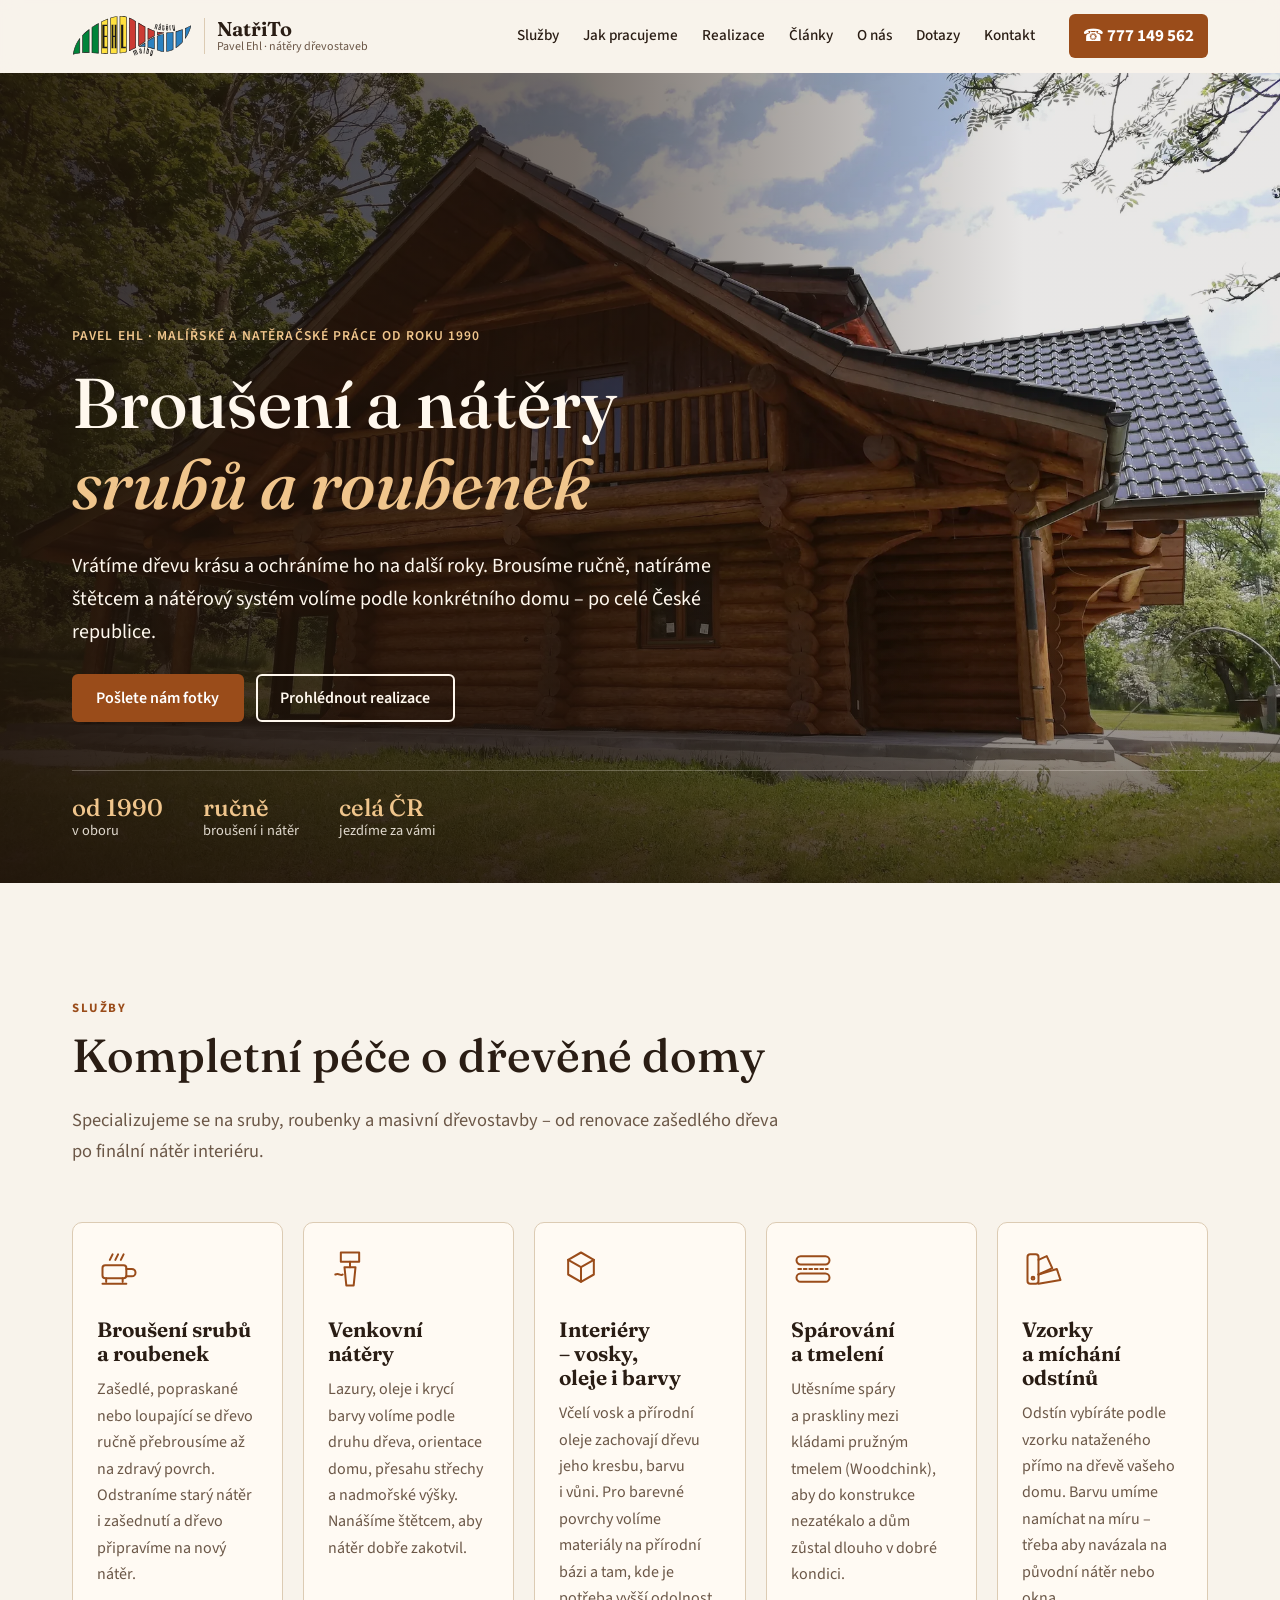
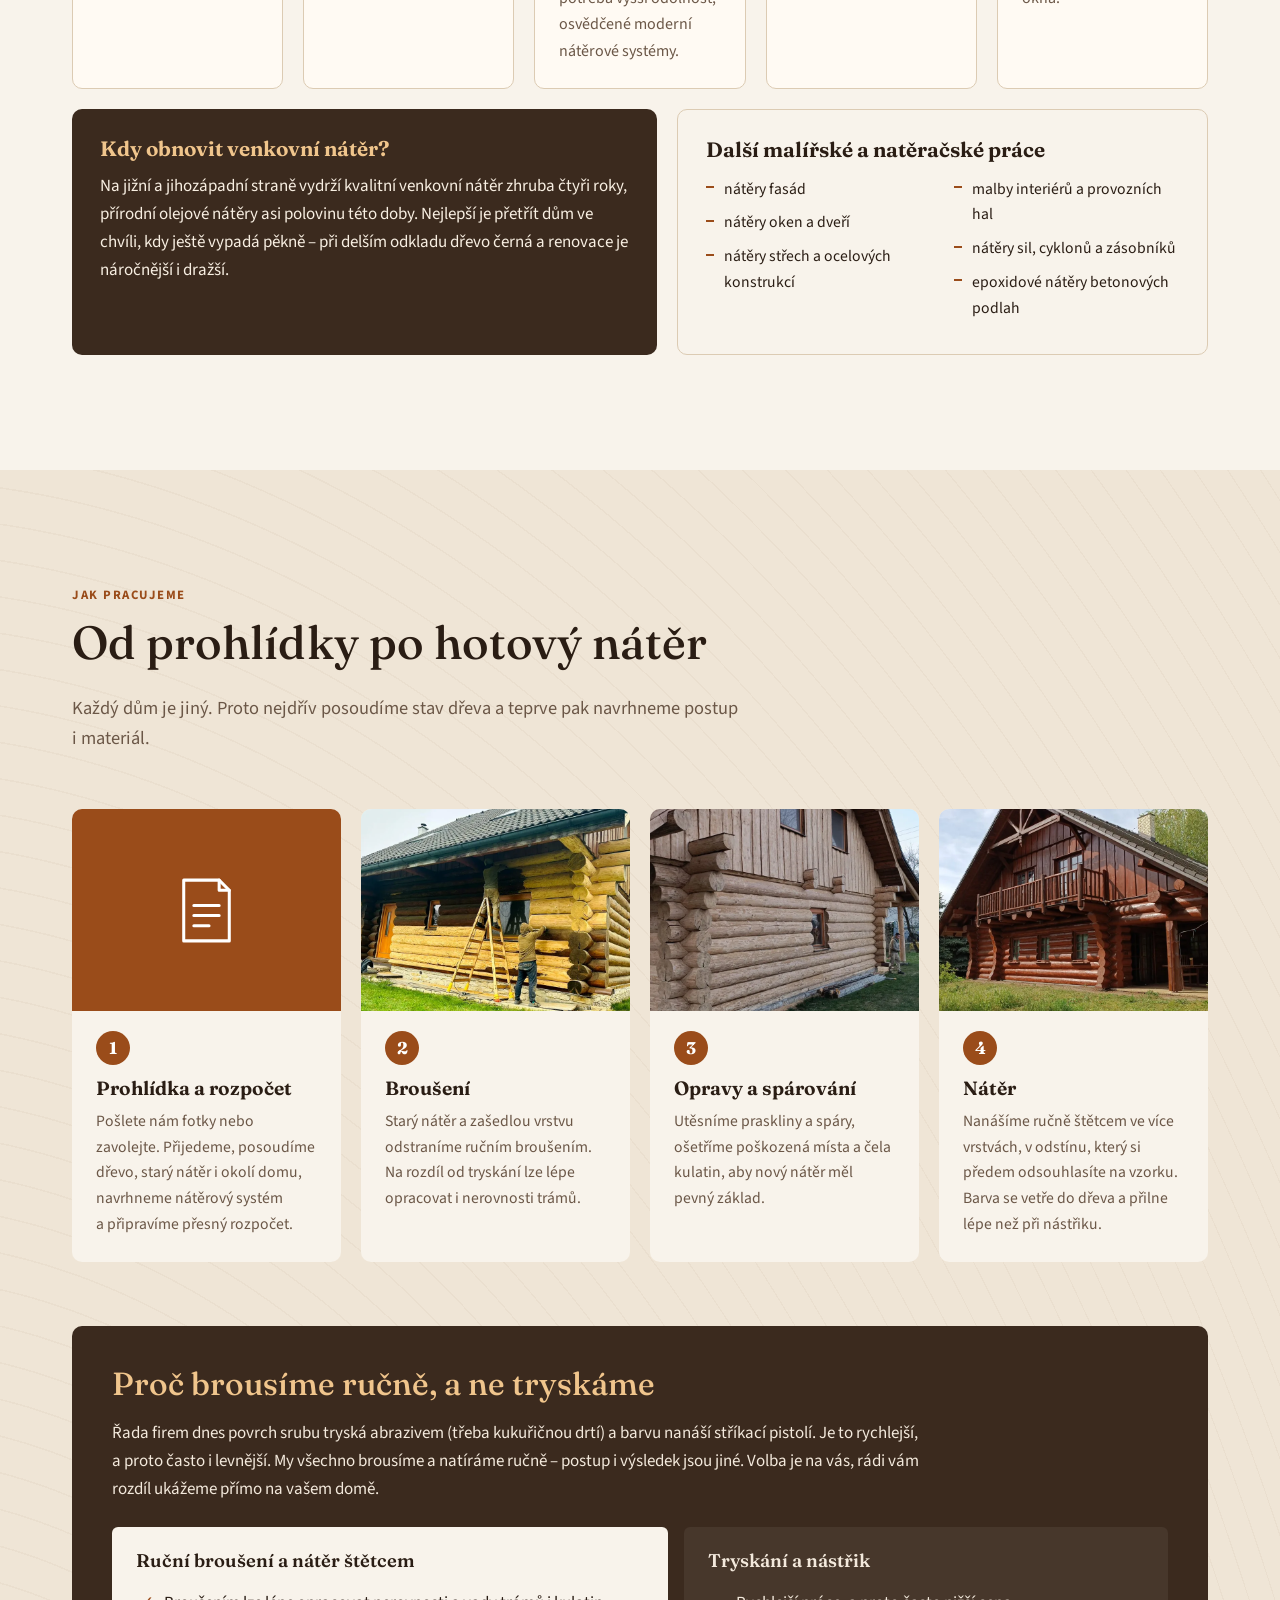
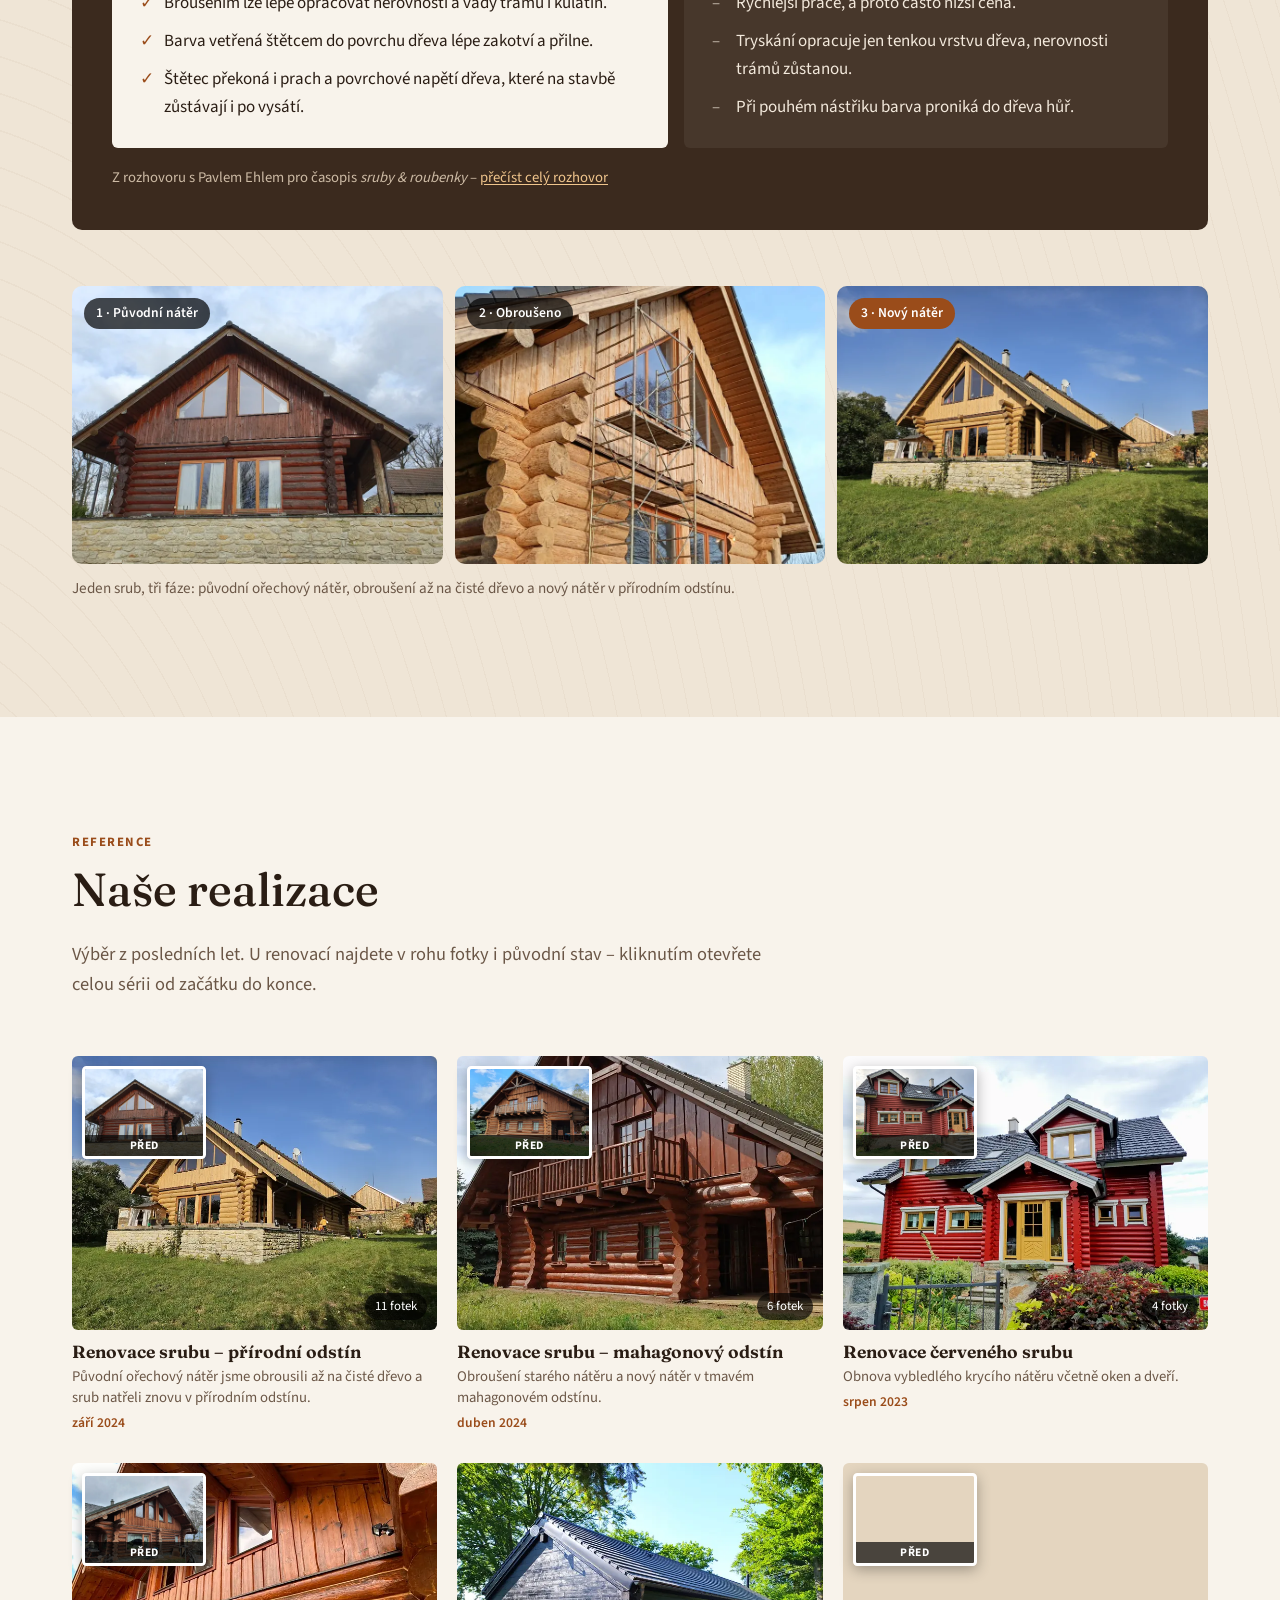
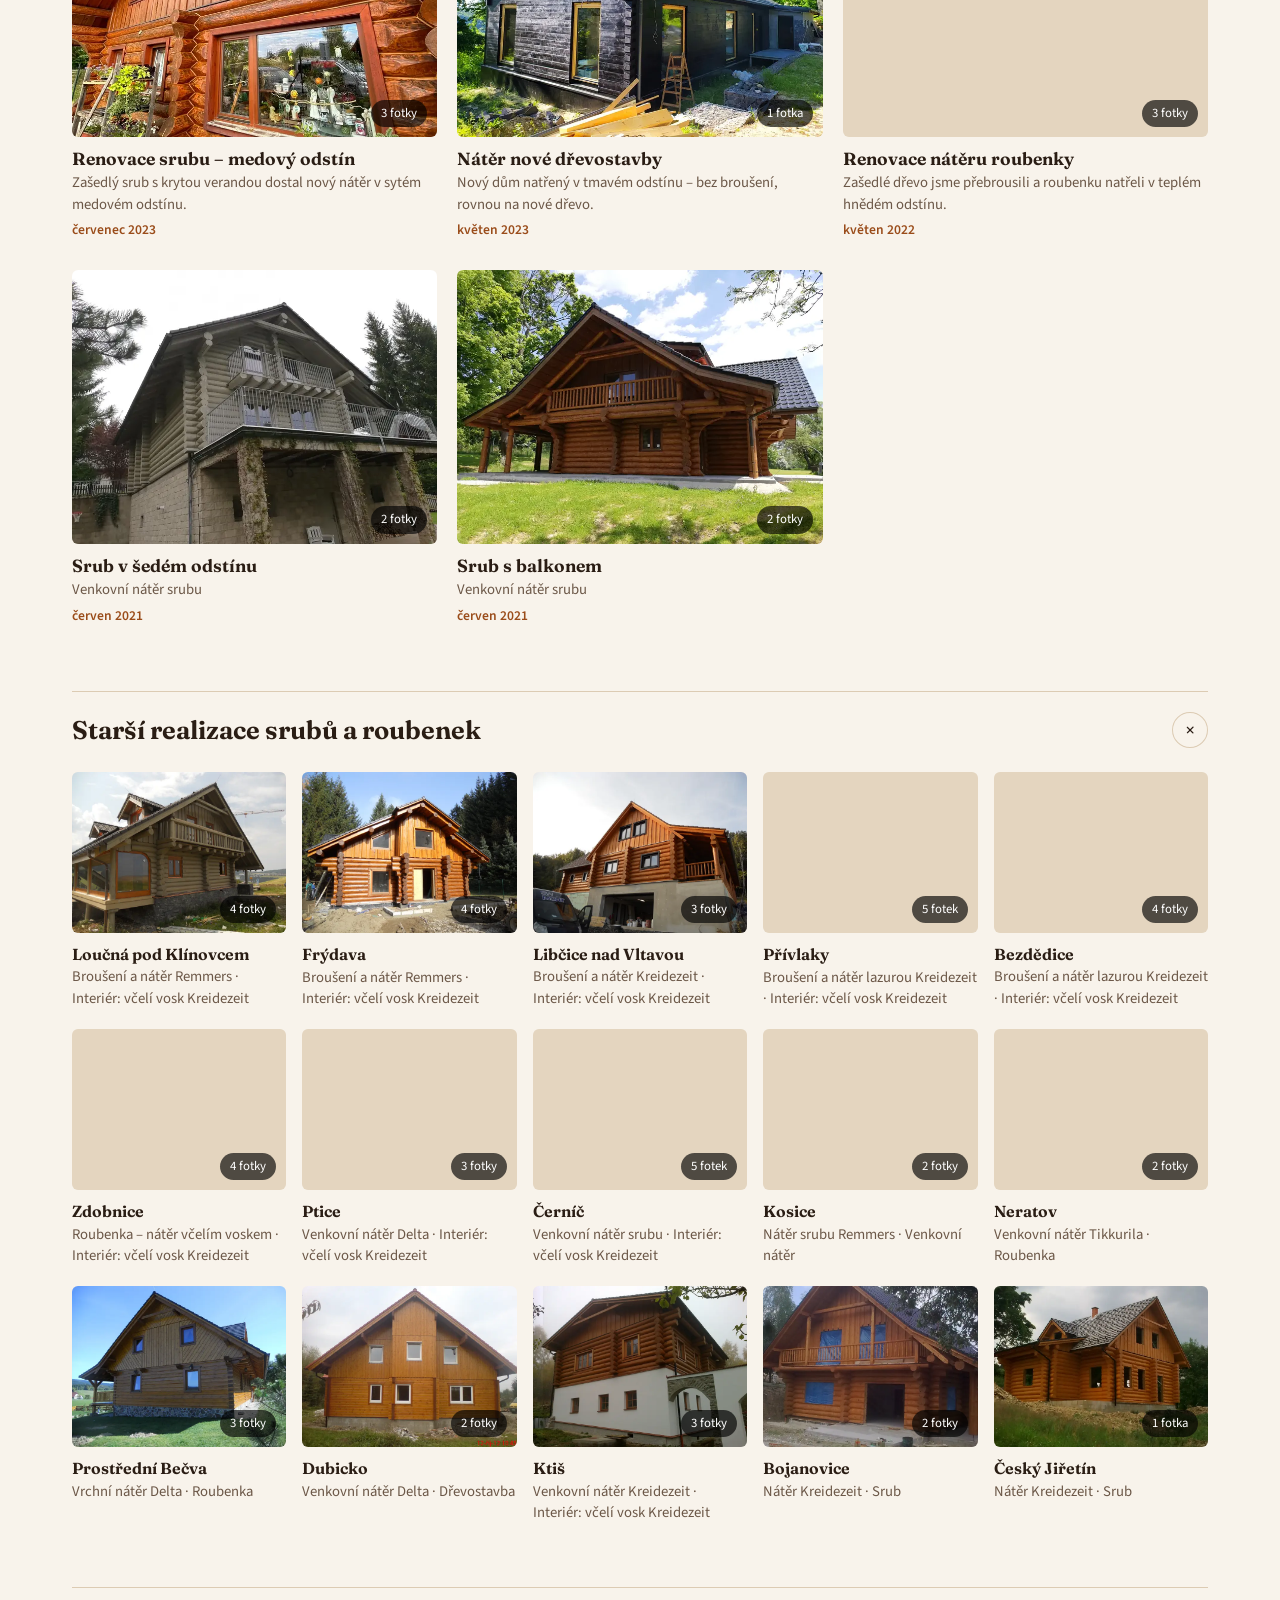
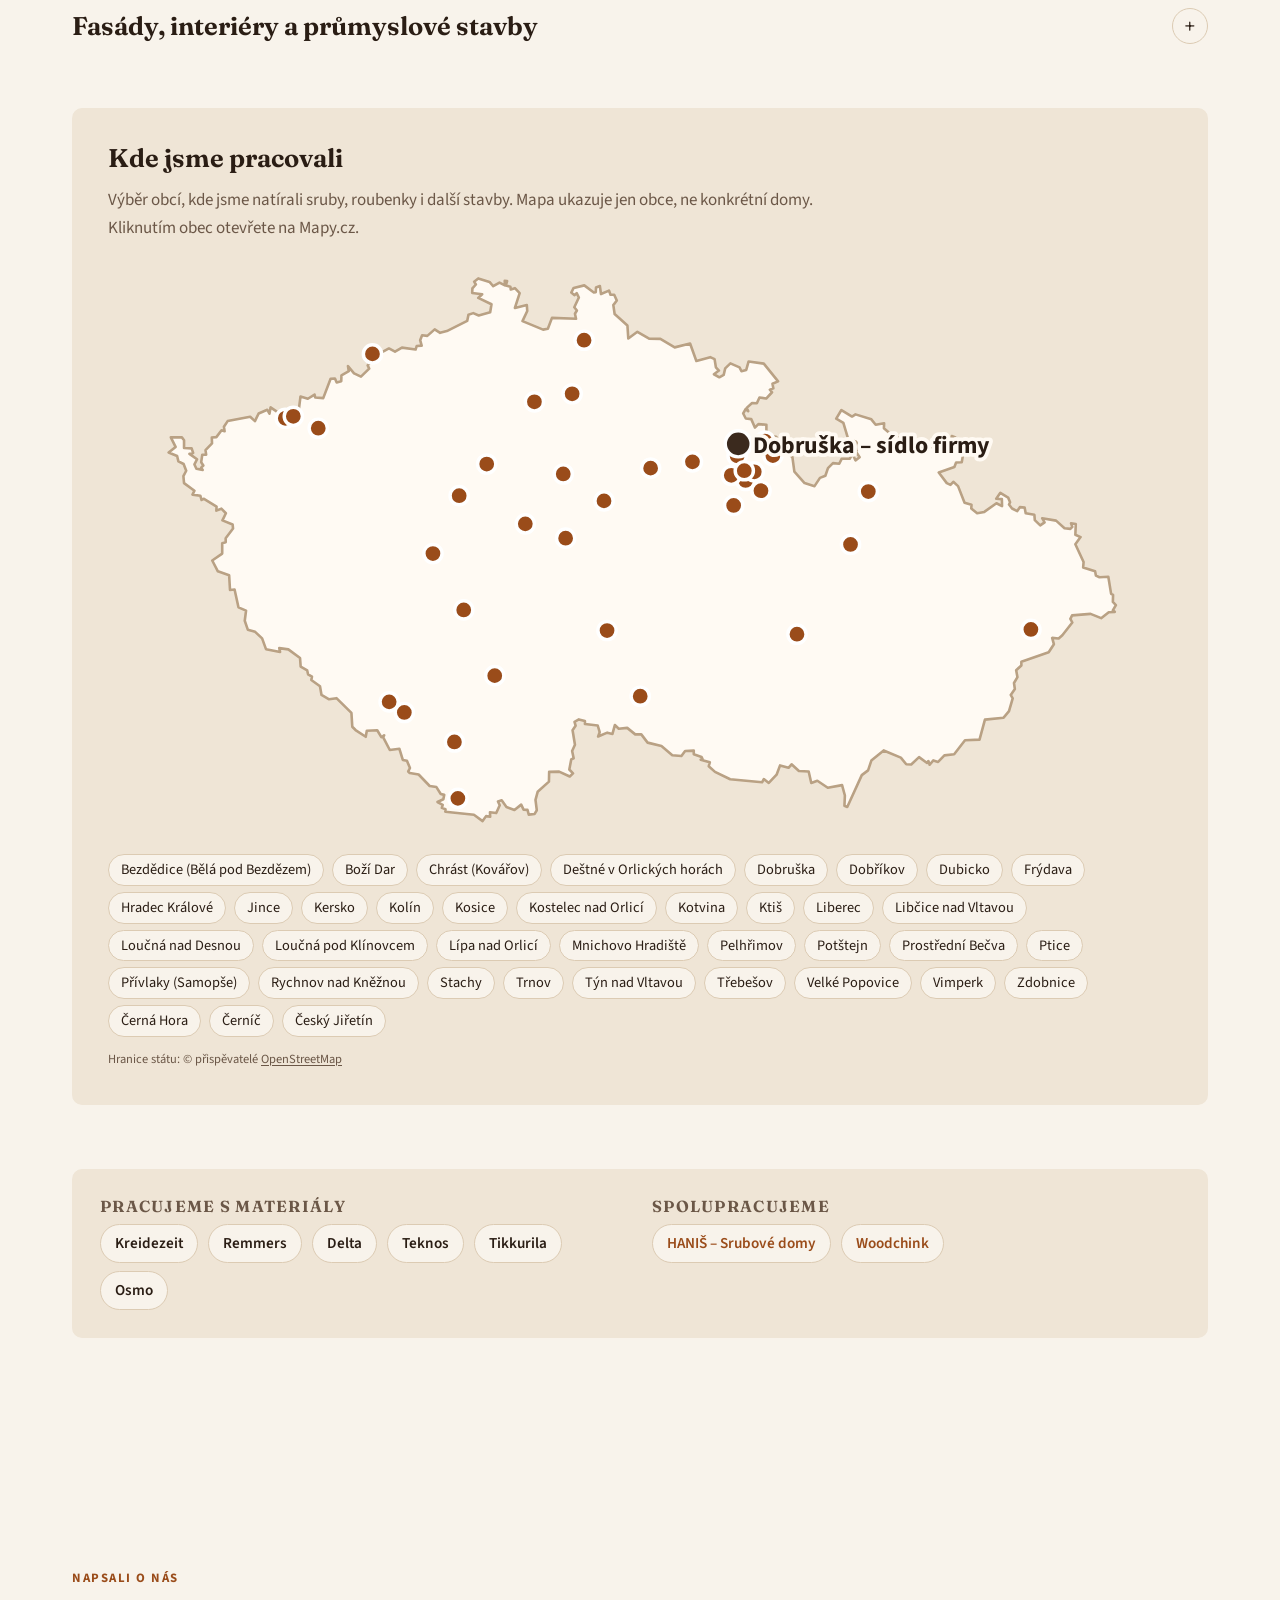
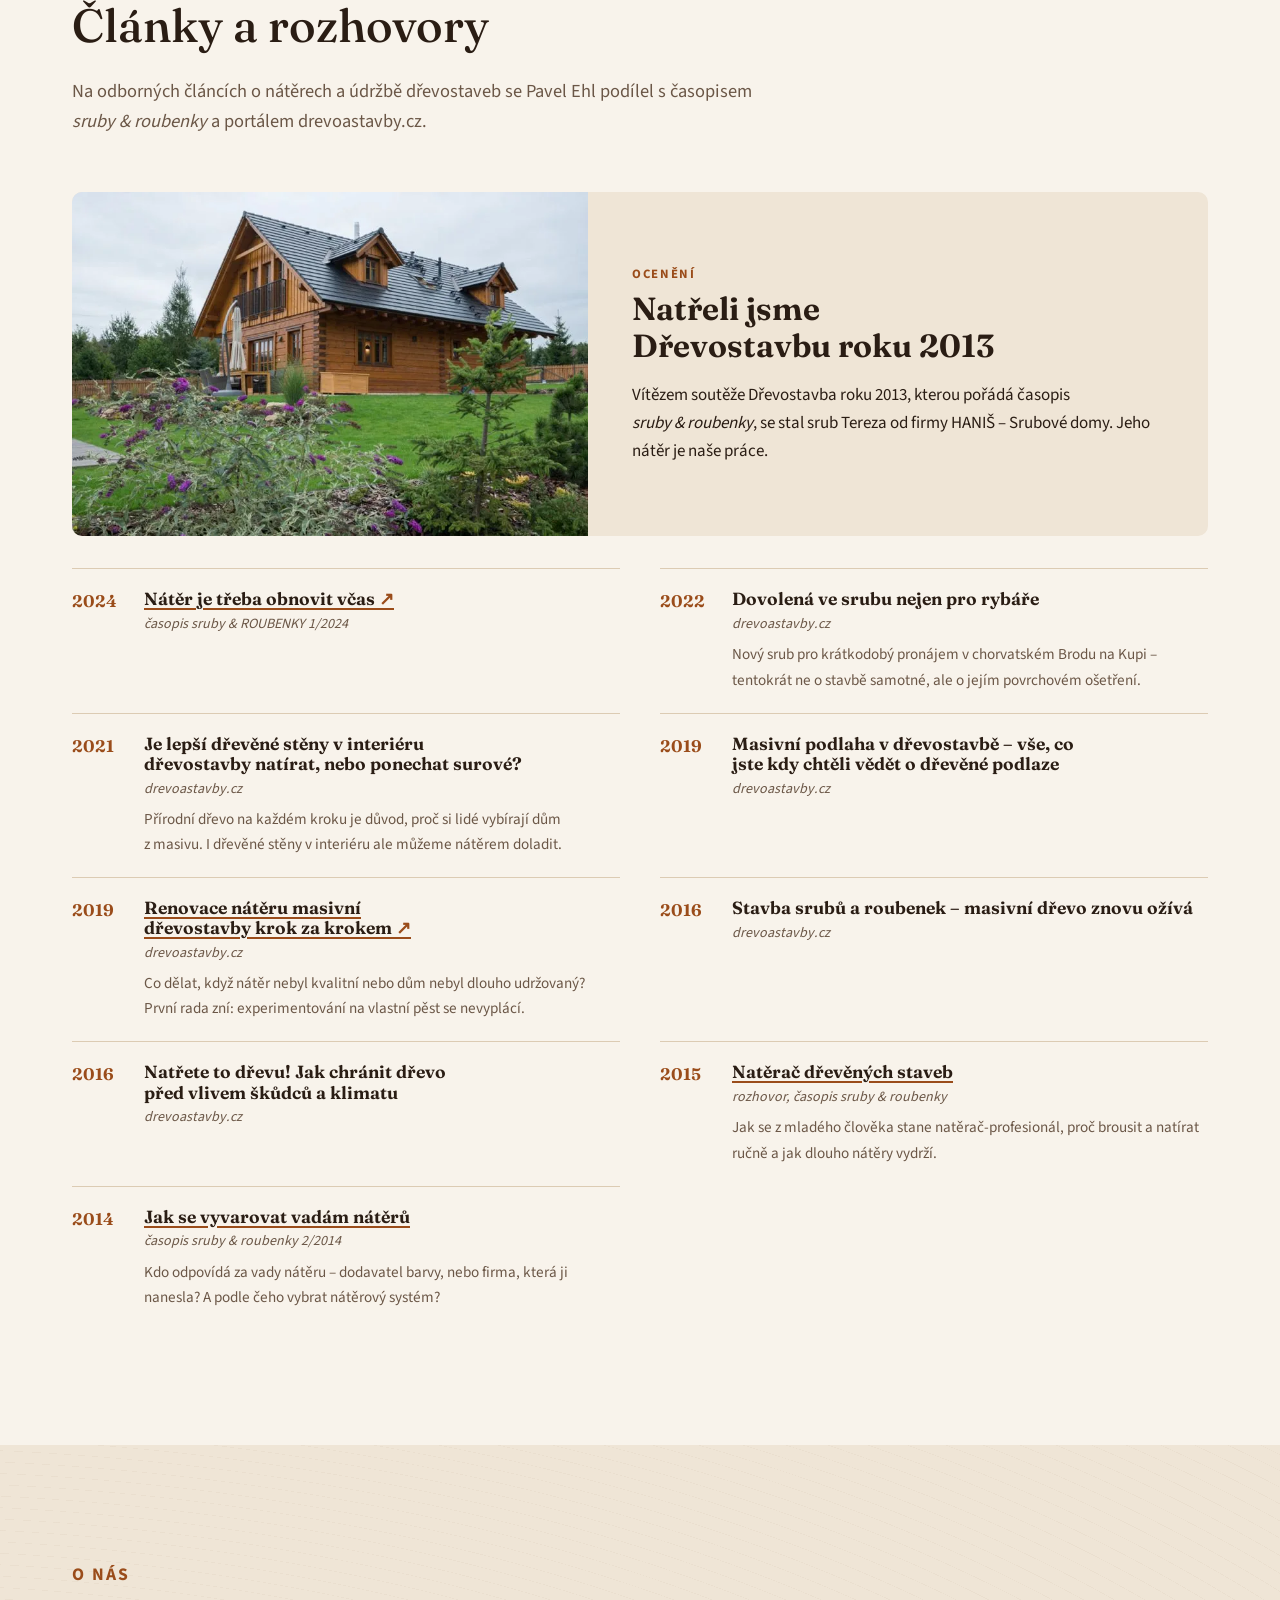
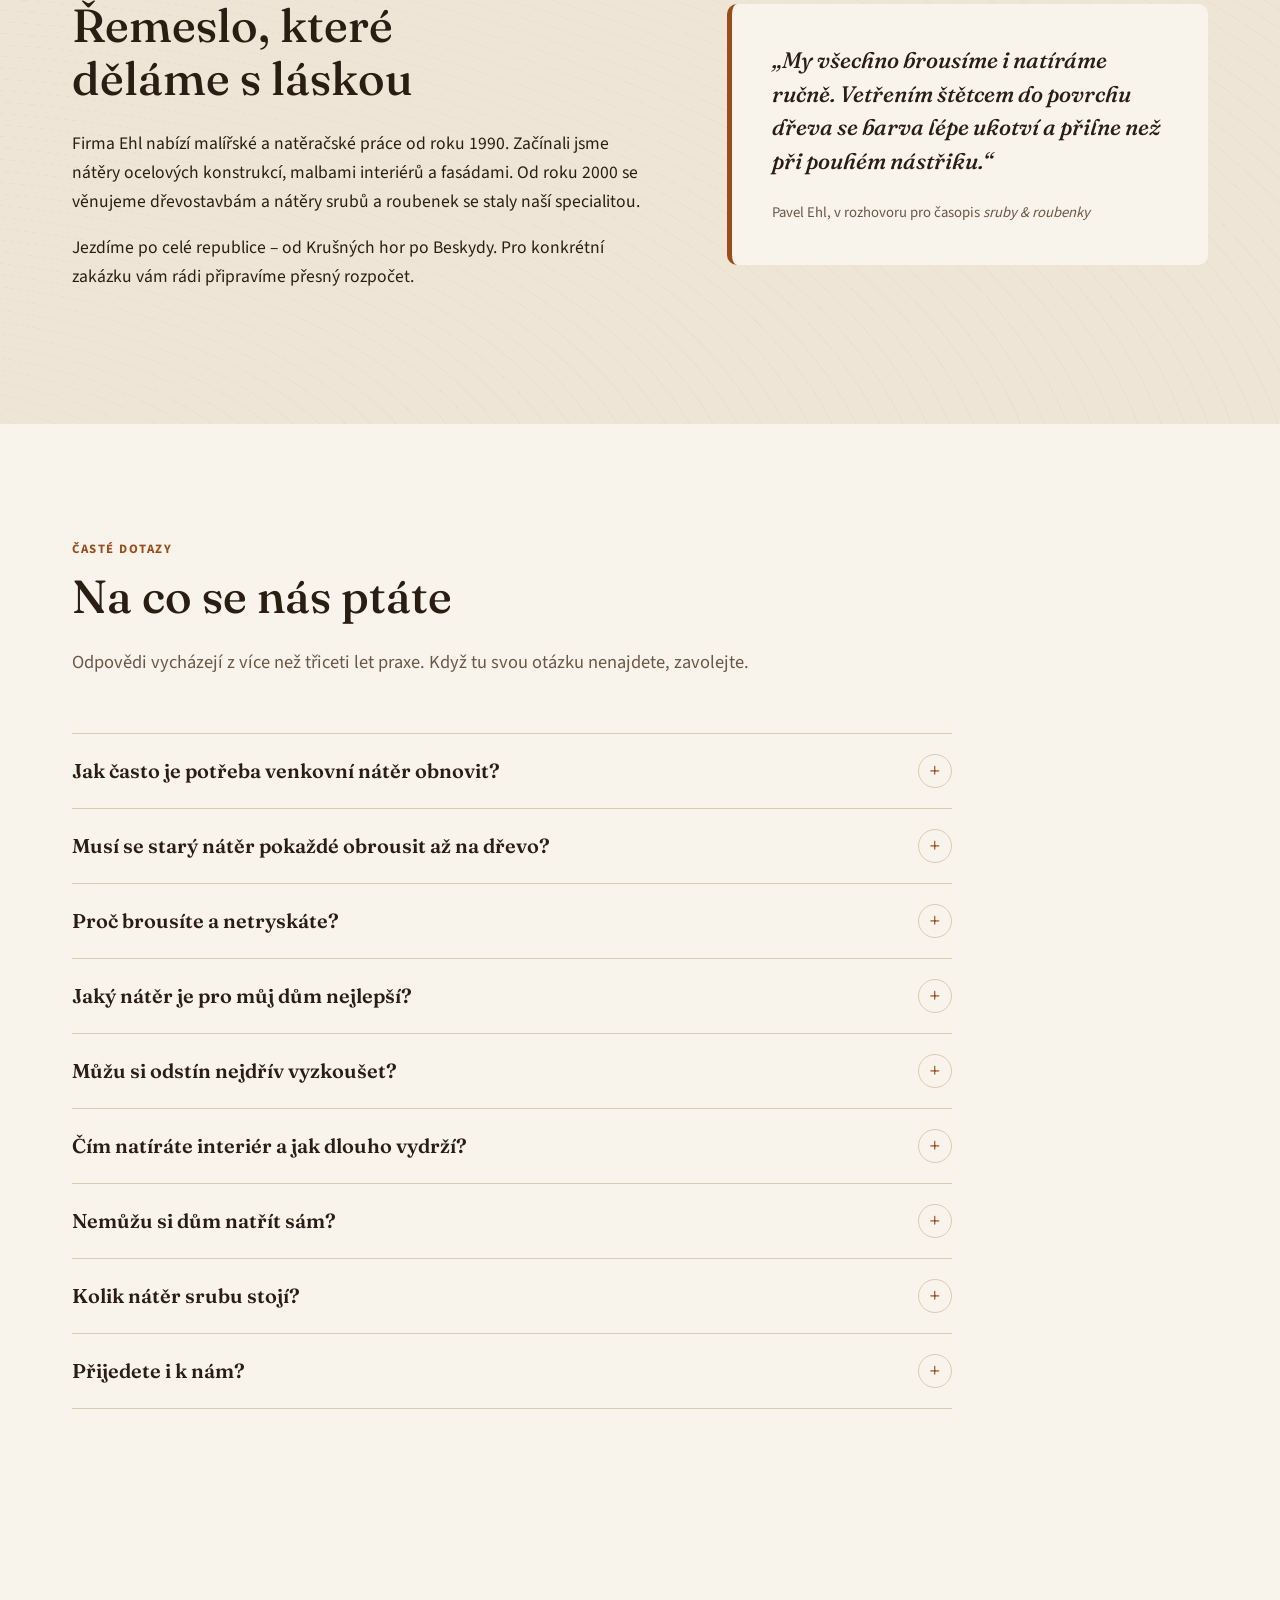
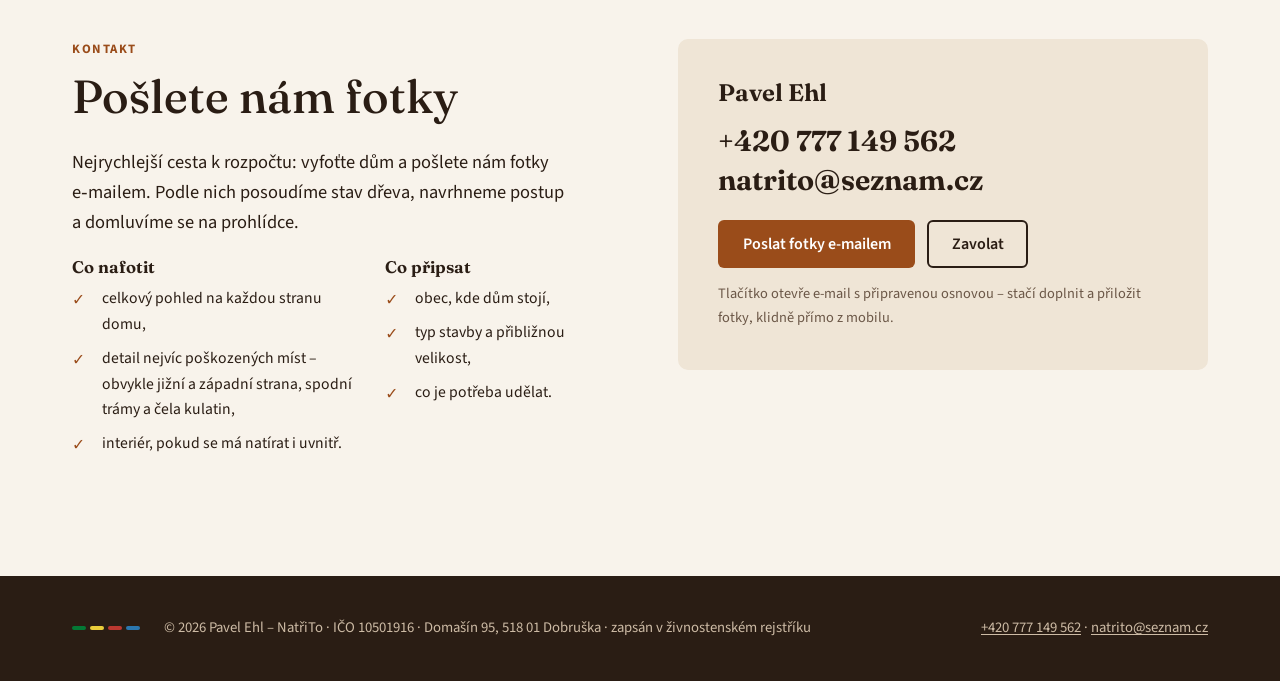
==== commit 607d1b11: "Mapa: doplněno 6 obcí podle původní mapy referencí - Bezdědice, Černá Hora, Černíč, Chrást, Český Ji" ====
--- a/index.html
+++ b/index.html
@@ -494,12 +494,12 @@
   <div hidden><a href="img/realizace/archiv-bojanovice-02.webp" data-lightbox="archiv-bojanovice" data-i="1" data-caption="Bojanovice – Nátěr Kreidezeit · Srub (2/2)"></a></div>
 </li>
 <li class="project">
-  <a class="project__link" href="img/realizace/archiv-jiretin-01.webp" data-lightbox="archiv-jiretin" data-i="0" data-caption="Jiřetín – Nátěr Kreidezeit · Srub">
-    <img src="img/realizace/archiv-jiretin-01-t.webp" width="720" height="960" alt="Jiřetín" loading="lazy" decoding="async">
+  <a class="project__link" href="img/realizace/archiv-jiretin-01.webp" data-lightbox="archiv-jiretin" data-i="0" data-caption="Český Jiřetín – Nátěr Kreidezeit · Srub">
+    <img src="img/realizace/archiv-jiretin-01-t.webp" width="720" height="960" alt="Český Jiřetín" loading="lazy" decoding="async">
     <span class="project__count">1 fotka</span>
   </a>
   <div class="project__meta">
-    <h3 class="project__title">Jiřetín</h3>
+    <h3 class="project__title">Český Jiřetín</h3>
     <p class="project__desc">Nátěr Kreidezeit · Srub</p>
   </div>
 </li>
@@ -667,8 +667,8 @@
             <p>Výběr obcí, kde jsme natírali sruby, roubenky i&nbsp;další stavby. Mapa ukazuje jen obce, ne konkrétní domy. Kliknutím obec otevřete na Mapy.cz.</p>
           </div>
 <!-- gen:mapa -->
-<svg class="map__svg" viewBox="-6 -6 452 265" role="img" aria-labelledby="map-title"><title id="map-title">Mapa České republiky s obcemi, kde jsme pracovali</title><path class="map__land" d="M2.6,82.8 L6.5,84.4 L7.1,86.9 L9.5,88.1 L10.7,91.2 L9.4,93.7 L9.7,96.9 L14.5,100.4 L13.6,102.2 L17.2,102.7 L17.8,104.7 L18.7,104.1 L24.7,107.7 L24.6,109.6 L26.9,108.7 L29.0,110.8 L27.4,114.1 L32.1,116.0 L32.3,117.8 L28.9,122.3 L28.9,124.2 L27.3,124.6 L27.3,129.4 L22.7,132.6 L25.3,137.6 L30.5,139.4 L30.9,146.2 L33.0,146.0 L34.8,154.2 L38.3,155.7 L37.7,160.4 L39.1,164.5 L42.5,165.5 L45.7,168.5 L47.5,173.5 L54.0,174.8 L53.6,173.0 L57.8,173.6 L63.2,177.6 L63.5,181.6 L66.5,183.3 L66.9,185.1 L68.7,186.2 L68.4,187.7 L72.4,190.6 L73.1,194.6 L76.6,196.6 L80.0,196.1 L86.9,202.9 L87.3,209.3 L88.8,210.8 L93.5,213.9 L94.0,211.1 L98.8,210.9 L100.7,214.1 L102.0,213.2 L101.5,214.1 L104.6,220.0 L109.0,219.4 L110.6,224.6 L112.5,225.0 L113.9,228.3 L113.1,229.9 L113.8,230.6 L117.9,231.3 L123.0,236.6 L126.1,237.1 L128.1,240.3 L129.7,240.7 L129.3,242.7 L126.6,244.0 L129.0,245.3 L128.6,246.7 L130.3,247.3 L130.2,248.5 L143.4,249.9 L147.4,252.8 L149.0,250.5 L150.9,250.8 L150.8,248.7 L153.7,249.1 L155.3,245.5 L154.5,243.7 L156.2,243.2 L158.4,246.3 L162.1,247.7 L165.2,245.2 L166.3,247.5 L168.1,247.6 L168.7,249.8 L171.4,249.5 L172.4,247.8 L171.8,243.0 L172.8,239.3 L178.0,234.6 L178.1,230.1 L182.7,230.0 L187.6,232.2 L189.1,230.8 L187.4,229.0 L188.3,224.3 L189.4,223.8 L188.7,220.5 L190.0,217.6 L188.9,210.9 L190.3,208.8 L189.8,207.0 L191.8,205.9 L194.6,206.6 L194.6,208.0 L200.5,208.7 L201.4,211.8 L200.7,213.8 L204.9,212.0 L207.3,212.6 L208.4,208.5 L210.2,210.2 L214.1,209.8 L217.8,212.8 L220.6,212.8 L223.5,216.6 L229.9,218.2 L234.9,222.4 L239.1,222.8 L240.8,220.5 L244.8,220.3 L244.8,222.0 L248.4,223.2 L248.8,224.1 L248.0,224.5 L252.2,225.7 L251.7,227.5 L254.6,230.1 L261.6,233.5 L276.3,234.9 L277.1,233.4 L279.4,235.2 L283.0,231.4 L284.6,227.1 L288.5,228.2 L289.9,226.6 L293.3,229.7 L297.8,229.9 L299.0,235.2 L301.8,234.2 L306.6,237.4 L313.2,236.2 L314.5,241.0 L314.3,245.7 L315.6,246.3 L322.3,231.6 L325.2,229.4 L326.7,224.9 L332.4,220.2 L340.3,223.5 L342.8,226.6 L345.1,226.7 L348.7,223.3 L352.4,226.0 L353.0,225.1 L353.6,226.8 L355.3,224.8 L357.5,225.5 L360.4,222.5 L364.9,222.0 L369.9,215.5 L376.6,215.2 L379.1,206.0 L387.7,205.1 L390.2,202.1 L391.9,196.2 L391.0,194.6 L392.9,191.9 L392.5,189.1 L394.1,186.4 L393.5,183.2 L395.9,181.0 L395.9,179.3 L408.5,174.9 L410.9,171.2 L410.1,168.3 L413.1,168.6 L414.8,167.1 L419.4,161.2 L418.5,159.5 L419.3,157.9 L427.8,157.2 L432.7,159.2 L436.2,156.5 L439.0,156.3 L438.1,155.6 L439.5,153.2 L438.1,151.7 L438.2,148.5 L437.3,148.0 L436.0,140.1 L431.9,140.3 L430.3,139.6 L429.9,137.6 L424.4,135.8 L424.6,133.3 L420.8,125.1 L423.2,121.8 L420.8,120.7 L421.0,115.8 L418.8,115.4 L419.4,117.1 L418.5,118.0 L415.8,117.7 L411.9,114.2 L405.5,113.1 L406.6,115.0 L404.6,116.4 L402.1,114.0 L401.9,111.5 L397.9,110.8 L397.4,108.2 L395.2,108.0 L394.0,109.8 L391.6,108.6 L390.2,106.8 L390.7,105.7 L389.8,103.6 L386.2,101.4 L384.3,104.1 L386.9,104.3 L387.0,107.5 L384.4,106.2 L378.8,110.2 L375.5,110.8 L372.8,108.6 L372.9,106.9 L369.7,106.0 L366.7,98.3 L364.5,96.3 L363.2,97.7 L361.5,96.9 L357.8,92.0 L365.0,89.5 L365.8,87.4 L368.4,87.3 L368.9,84.4 L366.3,82.3 L368.0,78.0 L365.3,75.7 L363.8,75.2 L363.8,78.1 L359.0,81.4 L357.7,80.1 L351.5,80.5 L347.8,82.8 L346.7,80.3 L344.4,79.7 L342.2,81.6 L341.3,79.7 L342.0,75.2 L337.7,76.1 L332.5,71.6 L332.6,69.3 L328.7,70.0 L326.7,67.5 L319.4,65.2 L317.8,66.2 L312.9,63.2 L310.5,67.2 L313.8,69.1 L316.0,76.5 L319.7,77.8 L320.8,80.2 L319.6,82.4 L321.3,85.0 L319.4,86.4 L318.0,83.5 L316.7,85.7 L313.0,85.7 L311.9,88.0 L309.0,87.7 L306.7,90.0 L305.5,93.5 L303.0,94.5 L300.5,98.3 L295.9,96.9 L291.2,91.6 L290.3,85.0 L286.6,81.6 L282.8,75.5 L279.7,75.1 L278.3,73.0 L278.3,70.0 L274.6,69.7 L273.0,71.3 L271.3,67.4 L268.8,67.1 L267.6,64.8 L268.7,62.8 L269.9,63.7 L269.2,62.2 L271.7,60.0 L273.9,60.1 L275.1,57.4 L278.2,57.9 L280.9,55.0 L279.9,53.8 L281.5,53.2 L281.1,51.1 L283.7,50.0 L277.1,41.8 L270.1,40.8 L269.0,44.7 L266.8,45.3 L265.9,43.5 L261.7,41.7 L259.3,44.0 L258.6,47.0 L256.6,48.1 L254.1,46.7 L256.4,45.0 L255.0,43.5 L254.4,39.7 L252.4,38.8 L246.0,40.6 L243.1,32.5 L236.0,34.3 L229.4,30.4 L224.2,30.3 L218.8,27.1 L214.6,30.2 L214.2,24.2 L208.3,18.9 L207.7,14.8 L209.3,12.7 L208.1,10.0 L206.4,10.0 L205.7,8.1 L202.0,9.7 L201.5,6.0 L199.7,6.7 L199.6,8.9 L198.7,9.0 L194.3,5.7 L189.4,6.9 L188.3,9.0 L189.7,10.2 L190.8,9.3 L191.8,11.3 L189.7,15.8 L190.9,17.3 L190.0,18.8 L190.5,21.1 L179.4,20.7 L177.5,25.7 L175.3,26.1 L165.8,22.2 L168.0,17.5 L167.8,14.8 L162.3,16.1 L164.5,9.3 L162.3,7.0 L160.4,7.6 L160.2,6.3 L158.1,5.8 L158.7,3.7 L157.6,3.6 L157.7,5.7 L155.2,4.4 L152.3,6.1 L150.6,4.1 L145.4,2.5 L143.5,4.0 L144.3,5.3 L142.7,7.1 L142.6,9.2 L147.2,9.8 L145.4,11.5 L151.5,14.4 L150.9,18.1 L145.6,19.6 L143.1,18.5 L140.9,19.2 L140.3,22.1 L130.9,26.8 L127.8,27.6 L125.3,26.0 L121.9,29.0 L119.5,28.7 L118.6,31.0 L119.3,33.5 L117.0,33.7 L116.5,35.3 L110.2,34.4 L107.0,36.3 L104.2,34.8 L100.2,37.0 L96.9,36.6 L95.2,37.6 L96.4,40.2 L94.4,42.6 L95.1,44.1 L91.3,47.8 L88.1,46.3 L85.3,42.9 L85.7,45.3 L82.3,47.2 L82.2,49.9 L80.1,50.5 L79.3,48.7 L77.3,48.8 L73.9,57.7 L70.2,57.4 L69.9,56.1 L66.8,58.0 L63.4,57.0 L62.6,63.3 L58.0,67.6 L49.6,62.0 L49.1,64.9 L48.1,63.1 L44.1,64.8 L42.4,68.3 L40.2,66.3 L29.8,68.3 L28.1,70.9 L28.4,73.0 L27.0,72.5 L24.6,75.7 L22.5,75.9 L22.6,78.6 L19.6,81.7 L19.9,83.8 L18.1,83.8 L17.6,87.3 L18.6,88.8 L17.6,89.8 L18.3,90.8 L15.4,90.3 L14.5,88.3 L15.7,85.9 L12.2,83.4 L13.9,83.0 L13.2,80.9 L9.7,80.7 L9.7,77.1 L8.7,75.8 L3.6,75.8 L5.8,80.2 L2.6,82.8 Z"/><a class="map__pt" href="https://mapy.cz/zakladni?q=Bo%C5%BE%C3%AD%20Dar&x=12.9245&y=50.4097&z=12" target="_blank" rel="noopener" aria-label="Boží Dar na Mapy.cz"><circle cx="56.4" cy="67.0" r="4.2"/><text x="63.4" y="71.0" text-anchor="start">Boží Dar</text></a><a class="map__pt" href="https://mapy.cz/zakladni?q=De%C5%A1tn%C3%A9%20v%20Orlick%C3%BDch%20hor%C3%A1ch&x=16.3506&y=50.3049&z=12" target="_blank" rel="noopener" aria-label="Deštné v Orlických horách na Mapy.cz"><circle cx="277.6" cy="77.5" r="4.2"/><text x="284.6" y="81.5" text-anchor="start">Deštné v Orlických horách</text></a><a class="map__pt" href="https://mapy.cz/zakladni?q=Dob%C5%99%C3%ADkov&x=16.1274&y=50.0077&z=12" target="_blank" rel="noopener" aria-label="Dobříkov na Mapy.cz"><circle cx="263.2" cy="107.2" r="4.2"/><text x="270.2" y="111.2" text-anchor="start">Dobříkov</text></a><a class="map__pt" href="https://mapy.cz/zakladni?q=Dubicko&x=16.9627&y=49.8281&z=12" target="_blank" rel="noopener" aria-label="Dubicko na Mapy.cz"><circle cx="317.1" cy="125.2" r="4.2"/><text x="324.1" y="129.2" text-anchor="start">Dubicko</text></a><a class="map__pt" href="https://mapy.cz/zakladni?q=Fr%C3%BDdava&x=14.1577&y=48.6574&z=12" target="_blank" rel="noopener" aria-label="Frýdava na Mapy.cz"><circle cx="136.0" cy="242.3" r="4.2"/><text x="143.0" y="246.3" text-anchor="start">Frýdava</text></a><a class="map__pt" href="https://mapy.cz/zakladni?q=Hradec%20Kr%C3%A1lov%C3%A9&x=15.8328&y=50.2092&z=12" target="_blank" rel="noopener" aria-label="Hradec Králové na Mapy.cz"><circle cx="244.2" cy="87.1" r="4.2"/><text x="251.2" y="91.1" text-anchor="start">Hradec Králové</text></a><a class="map__pt" href="https://mapy.cz/zakladni?q=Jince&x=13.9787&y=49.7861&z=12" target="_blank" rel="noopener" aria-label="Jince na Mapy.cz"><circle cx="124.5" cy="129.4" r="4.2"/><text x="131.5" y="133.4" text-anchor="start">Jince</text></a><a class="map__pt" href="https://mapy.cz/zakladni?q=Kersko&x=14.9104&y=50.1534&z=12" target="_blank" rel="noopener" aria-label="Kersko na Mapy.cz"><circle cx="184.6" cy="92.7" r="4.2"/><text x="191.6" y="96.7" text-anchor="start">Kersko</text></a><a class="map__pt" href="https://mapy.cz/zakladni?q=Kol%C3%ADn&x=15.2012&y=50.0289&z=12" target="_blank" rel="noopener" aria-label="Kolín na Mapy.cz"><circle cx="203.4" cy="105.1" r="4.2"/><text x="210.4" y="109.1" text-anchor="start">Kolín</text></a><a class="map__pt" href="https://mapy.cz/zakladni?q=Kosice&x=15.535&y=50.1797&z=12" target="_blank" rel="noopener" aria-label="Kosice na Mapy.cz"><circle cx="224.9" cy="90.0" r="4.2"/><text x="231.9" y="94.0" text-anchor="start">Kosice</text></a><a class="map__pt" href="https://mapy.cz/zakladni?q=Kostelec%20nad%20Orlic%C3%AD&x=16.2122&y=50.1228&z=12" target="_blank" rel="noopener" aria-label="Kostelec nad Orlicí na Mapy.cz"><circle cx="268.7" cy="95.7" r="4.2"/><text x="275.7" y="99.7" text-anchor="start">Kostelec nad Orlicí</text></a><a class="map__pt" href="https://mapy.cz/zakladni?q=Kotvina&x=13.1587&y=50.3639&z=12" target="_blank" rel="noopener" aria-label="Kotvina na Mapy.cz"><circle cx="71.6" cy="71.6" r="4.2"/><text x="78.6" y="75.6" text-anchor="start">Kotvina</text></a><a class="map__pt" href="https://mapy.cz/zakladni?q=Kti%C5%A1&x=14.1327&y=48.917&z=12" target="_blank" rel="noopener" aria-label="Ktiš na Mapy.cz"><circle cx="134.4" cy="216.3" r="4.2"/><text x="141.4" y="220.3" text-anchor="start">Ktiš</text></a><a class="map__pt" href="https://mapy.cz/zakladni?q=Liberec&x=15.0584&y=50.7703&z=12" target="_blank" rel="noopener" aria-label="Liberec na Mapy.cz"><circle cx="194.2" cy="31.0" r="4.2"/><text x="201.2" y="35.0" text-anchor="start">Liberec</text></a><a class="map__pt" href="https://mapy.cz/zakladni?q=Lib%C4%8Dice%20nad%20Vltavou&x=14.3624&y=50.1989&z=12" target="_blank" rel="noopener" aria-label="Libčice nad Vltavou na Mapy.cz"><circle cx="149.3" cy="88.1" r="4.2"/><text x="156.3" y="92.1" text-anchor="start">Libčice nad Vltavou</text></a><a class="map__pt" href="https://mapy.cz/zakladni?q=Lou%C4%8Dn%C3%A1%20nad%20Desnou&x=17.0904&y=50.0716&z=12" target="_blank" rel="noopener" aria-label="Loučná nad Desnou na Mapy.cz"><circle cx="325.3" cy="100.8" r="4.2"/><text x="332.3" y="104.8" text-anchor="start">Loučná nad Desnou</text></a><a class="map__pt" href="https://mapy.cz/zakladni?q=Lou%C4%8Dn%C3%A1%20pod%20Kl%C3%ADnovcem&x=12.9814&y=50.4188&z=12" target="_blank" rel="noopener" aria-label="Loučná pod Klínovcem na Mapy.cz"><circle cx="60.1" cy="66.1" r="4.2"/><text x="67.1" y="70.1" text-anchor="start">Loučná pod Klínovcem</text></a><a class="map__pt" href="https://mapy.cz/zakladni?q=L%C3%ADpa%20nad%20Orlic%C3%AD&x=16.111&y=50.1474&z=12" target="_blank" rel="noopener" aria-label="Lípa nad Orlicí na Mapy.cz"><circle cx="262.1" cy="93.3" r="4.2"/><text x="269.1" y="97.3" text-anchor="start">Lípa nad Orlicí</text></a><a class="map__pt" href="https://mapy.cz/zakladni?q=Mnichovo%20Hradi%C5%A1t%C4%9B&x=14.9741&y=50.523&z=12" target="_blank" rel="noopener" aria-label="Mnichovo Hradiště na Mapy.cz"><circle cx="188.7" cy="55.7" r="4.2"/><text x="195.7" y="59.7" text-anchor="start">Mnichovo Hradiště</text></a><a class="map__pt" href="https://mapy.cz/zakladni?q=Pelh%C5%99imov&x=15.2232&y=49.4309&z=12" target="_blank" rel="noopener" aria-label="Pelhřimov na Mapy.cz"><circle cx="204.8" cy="164.9" r="4.2"/><text x="211.8" y="168.9" text-anchor="start">Pelhřimov</text></a><a class="map__pt" href="https://mapy.cz/zakladni?q=Pot%C5%A1tejn&x=16.3225&y=50.0764&z=12" target="_blank" rel="noopener" aria-label="Potštejn na Mapy.cz"><circle cx="275.8" cy="100.4" r="4.2"/><text x="282.8" y="104.4" text-anchor="start">Potštejn</text></a><a class="map__pt" href="https://mapy.cz/zakladni?q=Prost%C5%99edn%C3%AD%20Be%C4%8Dva&x=18.252&y=49.4361&z=12" target="_blank" rel="noopener" aria-label="Prostřední Bečva na Mapy.cz"><circle cx="400.3" cy="164.4" r="4.2"/><text x="393.3" y="168.4" text-anchor="end">Prostřední Bečva</text></a><a class="map__pt" href="https://mapy.cz/zakladni?q=Ptice&x=14.1663&y=50.0525&z=12" target="_blank" rel="noopener" aria-label="Ptice na Mapy.cz"><circle cx="136.6" cy="102.7" r="4.2"/><text x="143.6" y="106.7" text-anchor="start">Ptice</text></a><a class="map__pt" href="https://mapy.cz/zakladni?q=Rychnov%20nad%20Kn%C4%9B%C5%BEnou&x=16.2748&y=50.1633&z=12" target="_blank" rel="noopener" aria-label="Rychnov nad Kněžnou na Mapy.cz"><circle cx="272.7" cy="91.7" r="4.2"/><text x="279.7" y="95.7" text-anchor="start">Rychnov nad Kněžnou</text></a><a class="map__pt" href="https://mapy.cz/zakladni?q=Stachy&x=13.6666&y=49.1018&z=12" target="_blank" rel="noopener" aria-label="Stachy na Mapy.cz"><circle cx="104.3" cy="197.8" r="4.2"/><text x="111.3" y="201.8" text-anchor="start">Stachy</text></a><a class="map__pt" href="https://mapy.cz/zakladni?q=Trnov&x=16.1528&y=50.2369&z=12" target="_blank" rel="noopener" aria-label="Trnov na Mapy.cz"><circle cx="264.8" cy="84.3" r="4.2"/><text x="271.8" y="88.3" text-anchor="start">Trnov</text></a><a class="map__pt" href="https://mapy.cz/zakladni?q=T%C3%BDn%20nad%20Vltavou&x=14.4211&y=49.2234&z=12" target="_blank" rel="noopener" aria-label="Týn nad Vltavou na Mapy.cz"><circle cx="153.0" cy="185.7" r="4.2"/><text x="160.0" y="189.7" text-anchor="start">Týn nad Vltavou</text></a><a class="map__pt" href="https://mapy.cz/zakladni?q=T%C5%99ebe%C5%A1ov&x=16.2041&y=50.1684&z=12" target="_blank" rel="noopener" aria-label="Třebešov na Mapy.cz"><circle cx="268.1" cy="91.2" r="4.2"/><text x="275.1" y="95.2" text-anchor="start">Třebešov</text></a><a class="map__pt" href="https://mapy.cz/zakladni?q=Velk%C3%A9%20Popovice&x=14.6391&y=49.9225&z=12" target="_blank" rel="noopener" aria-label="Velké Popovice na Mapy.cz"><circle cx="167.1" cy="115.7" r="4.2"/><text x="174.1" y="119.7" text-anchor="start">Velké Popovice</text></a><a class="map__pt" href="https://mapy.cz/zakladni?q=Vimperk&x=13.7742&y=49.0527&z=12" target="_blank" rel="noopener" aria-label="Vimperk na Mapy.cz"><circle cx="111.3" cy="202.7" r="4.2"/><text x="118.3" y="206.7" text-anchor="start">Vimperk</text></a><a class="map__pt" href="https://mapy.cz/zakladni?q=Zdobnice&x=16.4079&y=50.2381&z=12" target="_blank" rel="noopener" aria-label="Zdobnice na Mapy.cz"><circle cx="281.3" cy="84.2" r="4.2"/><text x="288.3" y="88.2" text-anchor="start">Zdobnice</text></a><a class="map__pt map__pt--home" href="https://mapy.cz/zakladni?q=Dobru%C5%A1ka&x=16.1605&y=50.2921&z=12" target="_blank" rel="noopener" aria-label="Dobruška – sídlo firmy na Mapy.cz"><circle cx="265.3" cy="78.8" r="6"/><text x="272.3" y="82.8" text-anchor="start">Dobruška – sídlo firmy</text></a></svg>
-<ul class="map__list"><li><a href="https://mapy.cz/zakladni?q=Bo%C5%BE%C3%AD%20Dar&x=12.9245&y=50.4097&z=12" target="_blank" rel="noopener">Boží Dar</a></li><li><a href="https://mapy.cz/zakladni?q=De%C5%A1tn%C3%A9%20v%20Orlick%C3%BDch%20hor%C3%A1ch&x=16.3506&y=50.3049&z=12" target="_blank" rel="noopener">Deštné v Orlických horách</a></li><li><a href="https://mapy.cz/zakladni?q=Dobru%C5%A1ka&x=16.1605&y=50.2921&z=12" target="_blank" rel="noopener">Dobruška</a></li><li><a href="https://mapy.cz/zakladni?q=Dob%C5%99%C3%ADkov&x=16.1274&y=50.0077&z=12" target="_blank" rel="noopener">Dobříkov</a></li><li><a href="https://mapy.cz/zakladni?q=Dubicko&x=16.9627&y=49.8281&z=12" target="_blank" rel="noopener">Dubicko</a></li><li><a href="https://mapy.cz/zakladni?q=Fr%C3%BDdava&x=14.1577&y=48.6574&z=12" target="_blank" rel="noopener">Frýdava</a></li><li><a href="https://mapy.cz/zakladni?q=Hradec%20Kr%C3%A1lov%C3%A9&x=15.8328&y=50.2092&z=12" target="_blank" rel="noopener">Hradec Králové</a></li><li><a href="https://mapy.cz/zakladni?q=Jince&x=13.9787&y=49.7861&z=12" target="_blank" rel="noopener">Jince</a></li><li><a href="https://mapy.cz/zakladni?q=Kersko&x=14.9104&y=50.1534&z=12" target="_blank" rel="noopener">Kersko</a></li><li><a href="https://mapy.cz/zakladni?q=Kol%C3%ADn&x=15.2012&y=50.0289&z=12" target="_blank" rel="noopener">Kolín</a></li><li><a href="https://mapy.cz/zakladni?q=Kosice&x=15.535&y=50.1797&z=12" target="_blank" rel="noopener">Kosice</a></li><li><a href="https://mapy.cz/zakladni?q=Kostelec%20nad%20Orlic%C3%AD&x=16.2122&y=50.1228&z=12" target="_blank" rel="noopener">Kostelec nad Orlicí</a></li><li><a href="https://mapy.cz/zakladni?q=Kotvina&x=13.1587&y=50.3639&z=12" target="_blank" rel="noopener">Kotvina</a></li><li><a href="https://mapy.cz/zakladni?q=Kti%C5%A1&x=14.1327&y=48.917&z=12" target="_blank" rel="noopener">Ktiš</a></li><li><a href="https://mapy.cz/zakladni?q=Liberec&x=15.0584&y=50.7703&z=12" target="_blank" rel="noopener">Liberec</a></li><li><a href="https://mapy.cz/zakladni?q=Lib%C4%8Dice%20nad%20Vltavou&x=14.3624&y=50.1989&z=12" target="_blank" rel="noopener">Libčice nad Vltavou</a></li><li><a href="https://mapy.cz/zakladni?q=Lou%C4%8Dn%C3%A1%20nad%20Desnou&x=17.0904&y=50.0716&z=12" target="_blank" rel="noopener">Loučná nad Desnou</a></li><li><a href="https://mapy.cz/zakladni?q=Lou%C4%8Dn%C3%A1%20pod%20Kl%C3%ADnovcem&x=12.9814&y=50.4188&z=12" target="_blank" rel="noopener">Loučná pod Klínovcem</a></li><li><a href="https://mapy.cz/zakladni?q=L%C3%ADpa%20nad%20Orlic%C3%AD&x=16.111&y=50.1474&z=12" target="_blank" rel="noopener">Lípa nad Orlicí</a></li><li><a href="https://mapy.cz/zakladni?q=Mnichovo%20Hradi%C5%A1t%C4%9B&x=14.9741&y=50.523&z=12" target="_blank" rel="noopener">Mnichovo Hradiště</a></li><li><a href="https://mapy.cz/zakladni?q=Pelh%C5%99imov&x=15.2232&y=49.4309&z=12" target="_blank" rel="noopener">Pelhřimov</a></li><li><a href="https://mapy.cz/zakladni?q=Pot%C5%A1tejn&x=16.3225&y=50.0764&z=12" target="_blank" rel="noopener">Potštejn</a></li><li><a href="https://mapy.cz/zakladni?q=Prost%C5%99edn%C3%AD%20Be%C4%8Dva&x=18.252&y=49.4361&z=12" target="_blank" rel="noopener">Prostřední Bečva</a></li><li><a href="https://mapy.cz/zakladni?q=Ptice&x=14.1663&y=50.0525&z=12" target="_blank" rel="noopener">Ptice</a></li><li><a href="https://mapy.cz/zakladni?q=Rychnov%20nad%20Kn%C4%9B%C5%BEnou&x=16.2748&y=50.1633&z=12" target="_blank" rel="noopener">Rychnov nad Kněžnou</a></li><li><a href="https://mapy.cz/zakladni?q=Stachy&x=13.6666&y=49.1018&z=12" target="_blank" rel="noopener">Stachy</a></li><li><a href="https://mapy.cz/zakladni?q=Trnov&x=16.1528&y=50.2369&z=12" target="_blank" rel="noopener">Trnov</a></li><li><a href="https://mapy.cz/zakladni?q=T%C3%BDn%20nad%20Vltavou&x=14.4211&y=49.2234&z=12" target="_blank" rel="noopener">Týn nad Vltavou</a></li><li><a href="https://mapy.cz/zakladni?q=T%C5%99ebe%C5%A1ov&x=16.2041&y=50.1684&z=12" target="_blank" rel="noopener">Třebešov</a></li><li><a href="https://mapy.cz/zakladni?q=Velk%C3%A9%20Popovice&x=14.6391&y=49.9225&z=12" target="_blank" rel="noopener">Velké Popovice</a></li><li><a href="https://mapy.cz/zakladni?q=Vimperk&x=13.7742&y=49.0527&z=12" target="_blank" rel="noopener">Vimperk</a></li><li><a href="https://mapy.cz/zakladni?q=Zdobnice&x=16.4079&y=50.2381&z=12" target="_blank" rel="noopener">Zdobnice</a></li></ul>
+<svg class="map__svg" viewBox="-6 -6 452 265" role="img" aria-labelledby="map-title"><title id="map-title">Mapa České republiky s obcemi, kde jsme pracovali</title><path class="map__land" d="M2.6,82.8 L6.5,84.4 L7.1,86.9 L9.5,88.1 L10.7,91.2 L9.4,93.7 L9.7,96.9 L14.5,100.4 L13.6,102.2 L17.2,102.7 L17.8,104.7 L18.7,104.1 L24.7,107.7 L24.6,109.6 L26.9,108.7 L29.0,110.8 L27.4,114.1 L32.1,116.0 L32.3,117.8 L28.9,122.3 L28.9,124.2 L27.3,124.6 L27.3,129.4 L22.7,132.6 L25.3,137.6 L30.5,139.4 L30.9,146.2 L33.0,146.0 L34.8,154.2 L38.3,155.7 L37.7,160.4 L39.1,164.5 L42.5,165.5 L45.7,168.5 L47.5,173.5 L54.0,174.8 L53.6,173.0 L57.8,173.6 L63.2,177.6 L63.5,181.6 L66.5,183.3 L66.9,185.1 L68.7,186.2 L68.4,187.7 L72.4,190.6 L73.1,194.6 L76.6,196.6 L80.0,196.1 L86.9,202.9 L87.3,209.3 L88.8,210.8 L93.5,213.9 L94.0,211.1 L98.8,210.9 L100.7,214.1 L102.0,213.2 L101.5,214.1 L104.6,220.0 L109.0,219.4 L110.6,224.6 L112.5,225.0 L113.9,228.3 L113.1,229.9 L113.8,230.6 L117.9,231.3 L123.0,236.6 L126.1,237.1 L128.1,240.3 L129.7,240.7 L129.3,242.7 L126.6,244.0 L129.0,245.3 L128.6,246.7 L130.3,247.3 L130.2,248.5 L143.4,249.9 L147.4,252.8 L149.0,250.5 L150.9,250.8 L150.8,248.7 L153.7,249.1 L155.3,245.5 L154.5,243.7 L156.2,243.2 L158.4,246.3 L162.1,247.7 L165.2,245.2 L166.3,247.5 L168.1,247.6 L168.7,249.8 L171.4,249.5 L172.4,247.8 L171.8,243.0 L172.8,239.3 L178.0,234.6 L178.1,230.1 L182.7,230.0 L187.6,232.2 L189.1,230.8 L187.4,229.0 L188.3,224.3 L189.4,223.8 L188.7,220.5 L190.0,217.6 L188.9,210.9 L190.3,208.8 L189.8,207.0 L191.8,205.9 L194.6,206.6 L194.6,208.0 L200.5,208.7 L201.4,211.8 L200.7,213.8 L204.9,212.0 L207.3,212.6 L208.4,208.5 L210.2,210.2 L214.1,209.8 L217.8,212.8 L220.6,212.8 L223.5,216.6 L229.9,218.2 L234.9,222.4 L239.1,222.8 L240.8,220.5 L244.8,220.3 L244.8,222.0 L248.4,223.2 L248.8,224.1 L248.0,224.5 L252.2,225.7 L251.7,227.5 L254.6,230.1 L261.6,233.5 L276.3,234.9 L277.1,233.4 L279.4,235.2 L283.0,231.4 L284.6,227.1 L288.5,228.2 L289.9,226.6 L293.3,229.7 L297.8,229.9 L299.0,235.2 L301.8,234.2 L306.6,237.4 L313.2,236.2 L314.5,241.0 L314.3,245.7 L315.6,246.3 L322.3,231.6 L325.2,229.4 L326.7,224.9 L332.4,220.2 L340.3,223.5 L342.8,226.6 L345.1,226.7 L348.7,223.3 L352.4,226.0 L353.0,225.1 L353.6,226.8 L355.3,224.8 L357.5,225.5 L360.4,222.5 L364.9,222.0 L369.9,215.5 L376.6,215.2 L379.1,206.0 L387.7,205.1 L390.2,202.1 L391.9,196.2 L391.0,194.6 L392.9,191.9 L392.5,189.1 L394.1,186.4 L393.5,183.2 L395.9,181.0 L395.9,179.3 L408.5,174.9 L410.9,171.2 L410.1,168.3 L413.1,168.6 L414.8,167.1 L419.4,161.2 L418.5,159.5 L419.3,157.9 L427.8,157.2 L432.7,159.2 L436.2,156.5 L439.0,156.3 L438.1,155.6 L439.5,153.2 L438.1,151.7 L438.2,148.5 L437.3,148.0 L436.0,140.1 L431.9,140.3 L430.3,139.6 L429.9,137.6 L424.4,135.8 L424.6,133.3 L420.8,125.1 L423.2,121.8 L420.8,120.7 L421.0,115.8 L418.8,115.4 L419.4,117.1 L418.5,118.0 L415.8,117.7 L411.9,114.2 L405.5,113.1 L406.6,115.0 L404.6,116.4 L402.1,114.0 L401.9,111.5 L397.9,110.8 L397.4,108.2 L395.2,108.0 L394.0,109.8 L391.6,108.6 L390.2,106.8 L390.7,105.7 L389.8,103.6 L386.2,101.4 L384.3,104.1 L386.9,104.3 L387.0,107.5 L384.4,106.2 L378.8,110.2 L375.5,110.8 L372.8,108.6 L372.9,106.9 L369.7,106.0 L366.7,98.3 L364.5,96.3 L363.2,97.7 L361.5,96.9 L357.8,92.0 L365.0,89.5 L365.8,87.4 L368.4,87.3 L368.9,84.4 L366.3,82.3 L368.0,78.0 L365.3,75.7 L363.8,75.2 L363.8,78.1 L359.0,81.4 L357.7,80.1 L351.5,80.5 L347.8,82.8 L346.7,80.3 L344.4,79.7 L342.2,81.6 L341.3,79.7 L342.0,75.2 L337.7,76.1 L332.5,71.6 L332.6,69.3 L328.7,70.0 L326.7,67.5 L319.4,65.2 L317.8,66.2 L312.9,63.2 L310.5,67.2 L313.8,69.1 L316.0,76.5 L319.7,77.8 L320.8,80.2 L319.6,82.4 L321.3,85.0 L319.4,86.4 L318.0,83.5 L316.7,85.7 L313.0,85.7 L311.9,88.0 L309.0,87.7 L306.7,90.0 L305.5,93.5 L303.0,94.5 L300.5,98.3 L295.9,96.9 L291.2,91.6 L290.3,85.0 L286.6,81.6 L282.8,75.5 L279.7,75.1 L278.3,73.0 L278.3,70.0 L274.6,69.7 L273.0,71.3 L271.3,67.4 L268.8,67.1 L267.6,64.8 L268.7,62.8 L269.9,63.7 L269.2,62.2 L271.7,60.0 L273.9,60.1 L275.1,57.4 L278.2,57.9 L280.9,55.0 L279.9,53.8 L281.5,53.2 L281.1,51.1 L283.7,50.0 L277.1,41.8 L270.1,40.8 L269.0,44.7 L266.8,45.3 L265.9,43.5 L261.7,41.7 L259.3,44.0 L258.6,47.0 L256.6,48.1 L254.1,46.7 L256.4,45.0 L255.0,43.5 L254.4,39.7 L252.4,38.8 L246.0,40.6 L243.1,32.5 L236.0,34.3 L229.4,30.4 L224.2,30.3 L218.8,27.1 L214.6,30.2 L214.2,24.2 L208.3,18.9 L207.7,14.8 L209.3,12.7 L208.1,10.0 L206.4,10.0 L205.7,8.1 L202.0,9.7 L201.5,6.0 L199.7,6.7 L199.6,8.9 L198.7,9.0 L194.3,5.7 L189.4,6.9 L188.3,9.0 L189.7,10.2 L190.8,9.3 L191.8,11.3 L189.7,15.8 L190.9,17.3 L190.0,18.8 L190.5,21.1 L179.4,20.7 L177.5,25.7 L175.3,26.1 L165.8,22.2 L168.0,17.5 L167.8,14.8 L162.3,16.1 L164.5,9.3 L162.3,7.0 L160.4,7.6 L160.2,6.3 L158.1,5.8 L158.7,3.7 L157.6,3.6 L157.7,5.7 L155.2,4.4 L152.3,6.1 L150.6,4.1 L145.4,2.5 L143.5,4.0 L144.3,5.3 L142.7,7.1 L142.6,9.2 L147.2,9.8 L145.4,11.5 L151.5,14.4 L150.9,18.1 L145.6,19.6 L143.1,18.5 L140.9,19.2 L140.3,22.1 L130.9,26.8 L127.8,27.6 L125.3,26.0 L121.9,29.0 L119.5,28.7 L118.6,31.0 L119.3,33.5 L117.0,33.7 L116.5,35.3 L110.2,34.4 L107.0,36.3 L104.2,34.8 L100.2,37.0 L96.9,36.6 L95.2,37.6 L96.4,40.2 L94.4,42.6 L95.1,44.1 L91.3,47.8 L88.1,46.3 L85.3,42.9 L85.7,45.3 L82.3,47.2 L82.2,49.9 L80.1,50.5 L79.3,48.7 L77.3,48.8 L73.9,57.7 L70.2,57.4 L69.9,56.1 L66.8,58.0 L63.4,57.0 L62.6,63.3 L58.0,67.6 L49.6,62.0 L49.1,64.9 L48.1,63.1 L44.1,64.8 L42.4,68.3 L40.2,66.3 L29.8,68.3 L28.1,70.9 L28.4,73.0 L27.0,72.5 L24.6,75.7 L22.5,75.9 L22.6,78.6 L19.6,81.7 L19.9,83.8 L18.1,83.8 L17.6,87.3 L18.6,88.8 L17.6,89.8 L18.3,90.8 L15.4,90.3 L14.5,88.3 L15.7,85.9 L12.2,83.4 L13.9,83.0 L13.2,80.9 L9.7,80.7 L9.7,77.1 L8.7,75.8 L3.6,75.8 L5.8,80.2 L2.6,82.8 Z"/><a class="map__pt" href="https://mapy.cz/zakladni?q=Bezd%C4%9Bdice%20%28B%C4%9Bl%C3%A1%20pod%20Bezd%C4%9Bzem%29&x=14.7036&y=50.4863&z=12" target="_blank" rel="noopener" aria-label="Bezdědice (Bělá pod Bezdězem) na Mapy.cz"><circle cx="171.3" cy="59.4" r="4.2"/><text x="178.3" y="63.4" text-anchor="start">Bezdědice (Bělá pod Bezdězem)</text></a><a class="map__pt" href="https://mapy.cz/zakladni?q=Bo%C5%BE%C3%AD%20Dar&x=12.9245&y=50.4097&z=12" target="_blank" rel="noopener" aria-label="Boží Dar na Mapy.cz"><circle cx="56.4" cy="67.0" r="4.2"/><text x="63.4" y="71.0" text-anchor="start">Boží Dar</text></a><a class="map__pt" href="https://mapy.cz/zakladni?q=Chr%C3%A1st%20%28Kov%C3%A1%C5%99ov%29&x=14.1991&y=49.5255&z=12" target="_blank" rel="noopener" aria-label="Chrást (Kovářov) na Mapy.cz"><circle cx="138.7" cy="155.4" r="4.2"/><text x="145.7" y="159.4" text-anchor="start">Chrást (Kovářov)</text></a><a class="map__pt" href="https://mapy.cz/zakladni?q=De%C5%A1tn%C3%A9%20v%20Orlick%C3%BDch%20hor%C3%A1ch&x=16.3506&y=50.3049&z=12" target="_blank" rel="noopener" aria-label="Deštné v Orlických horách na Mapy.cz"><circle cx="277.6" cy="77.5" r="4.2"/><text x="284.6" y="81.5" text-anchor="start">Deštné v Orlických horách</text></a><a class="map__pt" href="https://mapy.cz/zakladni?q=Dob%C5%99%C3%ADkov&x=16.1274&y=50.0077&z=12" target="_blank" rel="noopener" aria-label="Dobříkov na Mapy.cz"><circle cx="263.2" cy="107.2" r="4.2"/><text x="270.2" y="111.2" text-anchor="start">Dobříkov</text></a><a class="map__pt" href="https://mapy.cz/zakladni?q=Dubicko&x=16.9627&y=49.8281&z=12" target="_blank" rel="noopener" aria-label="Dubicko na Mapy.cz"><circle cx="317.1" cy="125.2" r="4.2"/><text x="324.1" y="129.2" text-anchor="start">Dubicko</text></a><a class="map__pt" href="https://mapy.cz/zakladni?q=Fr%C3%BDdava&x=14.1577&y=48.6574&z=12" target="_blank" rel="noopener" aria-label="Frýdava na Mapy.cz"><circle cx="136.0" cy="242.3" r="4.2"/><text x="143.0" y="246.3" text-anchor="start">Frýdava</text></a><a class="map__pt" href="https://mapy.cz/zakladni?q=Hradec%20Kr%C3%A1lov%C3%A9&x=15.8328&y=50.2092&z=12" target="_blank" rel="noopener" aria-label="Hradec Králové na Mapy.cz"><circle cx="244.2" cy="87.1" r="4.2"/><text x="251.2" y="91.1" text-anchor="start">Hradec Králové</text></a><a class="map__pt" href="https://mapy.cz/zakladni?q=Jince&x=13.9787&y=49.7861&z=12" target="_blank" rel="noopener" aria-label="Jince na Mapy.cz"><circle cx="124.5" cy="129.4" r="4.2"/><text x="131.5" y="133.4" text-anchor="start">Jince</text></a><a class="map__pt" href="https://mapy.cz/zakladni?q=Kersko&x=14.9104&y=50.1534&z=12" target="_blank" rel="noopener" aria-label="Kersko na Mapy.cz"><circle cx="184.6" cy="92.7" r="4.2"/><text x="191.6" y="96.7" text-anchor="start">Kersko</text></a><a class="map__pt" href="https://mapy.cz/zakladni?q=Kol%C3%ADn&x=15.2012&y=50.0289&z=12" target="_blank" rel="noopener" aria-label="Kolín na Mapy.cz"><circle cx="203.4" cy="105.1" r="4.2"/><text x="210.4" y="109.1" text-anchor="start">Kolín</text></a><a class="map__pt" href="https://mapy.cz/zakladni?q=Kosice&x=15.535&y=50.1797&z=12" target="_blank" rel="noopener" aria-label="Kosice na Mapy.cz"><circle cx="224.9" cy="90.0" r="4.2"/><text x="231.9" y="94.0" text-anchor="start">Kosice</text></a><a class="map__pt" href="https://mapy.cz/zakladni?q=Kostelec%20nad%20Orlic%C3%AD&x=16.2122&y=50.1228&z=12" target="_blank" rel="noopener" aria-label="Kostelec nad Orlicí na Mapy.cz"><circle cx="268.7" cy="95.7" r="4.2"/><text x="275.7" y="99.7" text-anchor="start">Kostelec nad Orlicí</text></a><a class="map__pt" href="https://mapy.cz/zakladni?q=Kotvina&x=13.1587&y=50.3639&z=12" target="_blank" rel="noopener" aria-label="Kotvina na Mapy.cz"><circle cx="71.6" cy="71.6" r="4.2"/><text x="78.6" y="75.6" text-anchor="start">Kotvina</text></a><a class="map__pt" href="https://mapy.cz/zakladni?q=Kti%C5%A1&x=14.1327&y=48.917&z=12" target="_blank" rel="noopener" aria-label="Ktiš na Mapy.cz"><circle cx="134.4" cy="216.3" r="4.2"/><text x="141.4" y="220.3" text-anchor="start">Ktiš</text></a><a class="map__pt" href="https://mapy.cz/zakladni?q=Liberec&x=15.0584&y=50.7703&z=12" target="_blank" rel="noopener" aria-label="Liberec na Mapy.cz"><circle cx="194.2" cy="31.0" r="4.2"/><text x="201.2" y="35.0" text-anchor="start">Liberec</text></a><a class="map__pt" href="https://mapy.cz/zakladni?q=Lib%C4%8Dice%20nad%20Vltavou&x=14.3624&y=50.1989&z=12" target="_blank" rel="noopener" aria-label="Libčice nad Vltavou na Mapy.cz"><circle cx="149.3" cy="88.1" r="4.2"/><text x="156.3" y="92.1" text-anchor="start">Libčice nad Vltavou</text></a><a class="map__pt" href="https://mapy.cz/zakladni?q=Lou%C4%8Dn%C3%A1%20nad%20Desnou&x=17.0904&y=50.0716&z=12" target="_blank" rel="noopener" aria-label="Loučná nad Desnou na Mapy.cz"><circle cx="325.3" cy="100.8" r="4.2"/><text x="332.3" y="104.8" text-anchor="start">Loučná nad Desnou</text></a><a class="map__pt" href="https://mapy.cz/zakladni?q=Lou%C4%8Dn%C3%A1%20pod%20Kl%C3%ADnovcem&x=12.9814&y=50.4188&z=12" target="_blank" rel="noopener" aria-label="Loučná pod Klínovcem na Mapy.cz"><circle cx="60.1" cy="66.1" r="4.2"/><text x="67.1" y="70.1" text-anchor="start">Loučná pod Klínovcem</text></a><a class="map__pt" href="https://mapy.cz/zakladni?q=L%C3%ADpa%20nad%20Orlic%C3%AD&x=16.111&y=50.1474&z=12" target="_blank" rel="noopener" aria-label="Lípa nad Orlicí na Mapy.cz"><circle cx="262.1" cy="93.3" r="4.2"/><text x="269.1" y="97.3" text-anchor="start">Lípa nad Orlicí</text></a><a class="map__pt" href="https://mapy.cz/zakladni?q=Mnichovo%20Hradi%C5%A1t%C4%9B&x=14.9741&y=50.523&z=12" target="_blank" rel="noopener" aria-label="Mnichovo Hradiště na Mapy.cz"><circle cx="188.7" cy="55.7" r="4.2"/><text x="195.7" y="59.7" text-anchor="start">Mnichovo Hradiště</text></a><a class="map__pt" href="https://mapy.cz/zakladni?q=Pelh%C5%99imov&x=15.2232&y=49.4309&z=12" target="_blank" rel="noopener" aria-label="Pelhřimov na Mapy.cz"><circle cx="204.8" cy="164.9" r="4.2"/><text x="211.8" y="168.9" text-anchor="start">Pelhřimov</text></a><a class="map__pt" href="https://mapy.cz/zakladni?q=Pot%C5%A1tejn&x=16.3225&y=50.0764&z=12" target="_blank" rel="noopener" aria-label="Potštejn na Mapy.cz"><circle cx="275.8" cy="100.4" r="4.2"/><text x="282.8" y="104.4" text-anchor="start">Potštejn</text></a><a class="map__pt" href="https://mapy.cz/zakladni?q=Prost%C5%99edn%C3%AD%20Be%C4%8Dva&x=18.252&y=49.4361&z=12" target="_blank" rel="noopener" aria-label="Prostřední Bečva na Mapy.cz"><circle cx="400.3" cy="164.4" r="4.2"/><text x="393.3" y="168.4" text-anchor="end">Prostřední Bečva</text></a><a class="map__pt" href="https://mapy.cz/zakladni?q=Ptice&x=14.1663&y=50.0525&z=12" target="_blank" rel="noopener" aria-label="Ptice na Mapy.cz"><circle cx="136.6" cy="102.7" r="4.2"/><text x="143.6" y="106.7" text-anchor="start">Ptice</text></a><a class="map__pt" href="https://mapy.cz/zakladni?q=P%C5%99%C3%ADvlaky%20%28Samop%C5%A1e%29&x=14.9275&y=49.8567&z=12" target="_blank" rel="noopener" aria-label="Přívlaky (Samopše) na Mapy.cz"><circle cx="185.7" cy="122.3" r="4.2"/><text x="192.7" y="126.3" text-anchor="start">Přívlaky (Samopše)</text></a><a class="map__pt" href="https://mapy.cz/zakladni?q=Rychnov%20nad%20Kn%C4%9B%C5%BEnou&x=16.2748&y=50.1633&z=12" target="_blank" rel="noopener" aria-label="Rychnov nad Kněžnou na Mapy.cz"><circle cx="272.7" cy="91.7" r="4.2"/><text x="279.7" y="95.7" text-anchor="start">Rychnov nad Kněžnou</text></a><a class="map__pt" href="https://mapy.cz/zakladni?q=Stachy&x=13.6666&y=49.1018&z=12" target="_blank" rel="noopener" aria-label="Stachy na Mapy.cz"><circle cx="104.3" cy="197.8" r="4.2"/><text x="111.3" y="201.8" text-anchor="start">Stachy</text></a><a class="map__pt" href="https://mapy.cz/zakladni?q=Trnov&x=16.1528&y=50.2369&z=12" target="_blank" rel="noopener" aria-label="Trnov na Mapy.cz"><circle cx="264.8" cy="84.3" r="4.2"/><text x="271.8" y="88.3" text-anchor="start">Trnov</text></a><a class="map__pt" href="https://mapy.cz/zakladni?q=T%C3%BDn%20nad%20Vltavou&x=14.4211&y=49.2234&z=12" target="_blank" rel="noopener" aria-label="Týn nad Vltavou na Mapy.cz"><circle cx="153.0" cy="185.7" r="4.2"/><text x="160.0" y="189.7" text-anchor="start">Týn nad Vltavou</text></a><a class="map__pt" href="https://mapy.cz/zakladni?q=T%C5%99ebe%C5%A1ov&x=16.2041&y=50.1684&z=12" target="_blank" rel="noopener" aria-label="Třebešov na Mapy.cz"><circle cx="268.1" cy="91.2" r="4.2"/><text x="275.1" y="95.2" text-anchor="start">Třebešov</text></a><a class="map__pt" href="https://mapy.cz/zakladni?q=Velk%C3%A9%20Popovice&x=14.6391&y=49.9225&z=12" target="_blank" rel="noopener" aria-label="Velké Popovice na Mapy.cz"><circle cx="167.1" cy="115.7" r="4.2"/><text x="174.1" y="119.7" text-anchor="start">Velké Popovice</text></a><a class="map__pt" href="https://mapy.cz/zakladni?q=Vimperk&x=13.7742&y=49.0527&z=12" target="_blank" rel="noopener" aria-label="Vimperk na Mapy.cz"><circle cx="111.3" cy="202.7" r="4.2"/><text x="118.3" y="206.7" text-anchor="start">Vimperk</text></a><a class="map__pt" href="https://mapy.cz/zakladni?q=Zdobnice&x=16.4079&y=50.2381&z=12" target="_blank" rel="noopener" aria-label="Zdobnice na Mapy.cz"><circle cx="281.3" cy="84.2" r="4.2"/><text x="288.3" y="88.2" text-anchor="start">Zdobnice</text></a><a class="map__pt" href="https://mapy.cz/zakladni?q=%C4%8Cern%C3%A1%20Hora&x=16.5804&y=49.4135&z=12" target="_blank" rel="noopener" aria-label="Černá Hora na Mapy.cz"><circle cx="292.4" cy="166.6" r="4.2"/><text x="299.4" y="170.6" text-anchor="start">Černá Hora</text></a><a class="map__pt" href="https://mapy.cz/zakladni?q=%C4%8Cern%C3%AD%C4%8D&x=15.4594&y=49.1278&z=12" target="_blank" rel="noopener" aria-label="Černíč na Mapy.cz"><circle cx="220.1" cy="195.2" r="4.2"/><text x="227.1" y="199.2" text-anchor="start">Černíč</text></a><a class="map__pt" href="https://mapy.cz/zakladni?q=%C4%8Cesk%C3%BD%20Ji%C5%99et%C3%ADn&x=13.5471&y=50.7073&z=12" target="_blank" rel="noopener" aria-label="Český Jiřetín na Mapy.cz"><circle cx="96.6" cy="37.3" r="4.2"/><text x="103.6" y="41.3" text-anchor="start">Český Jiřetín</text></a><a class="map__pt map__pt--home" href="https://mapy.cz/zakladni?q=Dobru%C5%A1ka&x=16.1605&y=50.2921&z=12" target="_blank" rel="noopener" aria-label="Dobruška – sídlo firmy na Mapy.cz"><circle cx="265.3" cy="78.8" r="6"/><text x="272.3" y="82.8" text-anchor="start">Dobruška – sídlo firmy</text></a></svg>
+<ul class="map__list"><li><a href="https://mapy.cz/zakladni?q=Bezd%C4%9Bdice%20%28B%C4%9Bl%C3%A1%20pod%20Bezd%C4%9Bzem%29&x=14.7036&y=50.4863&z=12" target="_blank" rel="noopener">Bezdědice (Bělá pod Bezdězem)</a></li><li><a href="https://mapy.cz/zakladni?q=Bo%C5%BE%C3%AD%20Dar&x=12.9245&y=50.4097&z=12" target="_blank" rel="noopener">Boží Dar</a></li><li><a href="https://mapy.cz/zakladni?q=Chr%C3%A1st%20%28Kov%C3%A1%C5%99ov%29&x=14.1991&y=49.5255&z=12" target="_blank" rel="noopener">Chrást (Kovářov)</a></li><li><a href="https://mapy.cz/zakladni?q=De%C5%A1tn%C3%A9%20v%20Orlick%C3%BDch%20hor%C3%A1ch&x=16.3506&y=50.3049&z=12" target="_blank" rel="noopener">Deštné v Orlických horách</a></li><li><a href="https://mapy.cz/zakladni?q=Dobru%C5%A1ka&x=16.1605&y=50.2921&z=12" target="_blank" rel="noopener">Dobruška</a></li><li><a href="https://mapy.cz/zakladni?q=Dob%C5%99%C3%ADkov&x=16.1274&y=50.0077&z=12" target="_blank" rel="noopener">Dobříkov</a></li><li><a href="https://mapy.cz/zakladni?q=Dubicko&x=16.9627&y=49.8281&z=12" target="_blank" rel="noopener">Dubicko</a></li><li><a href="https://mapy.cz/zakladni?q=Fr%C3%BDdava&x=14.1577&y=48.6574&z=12" target="_blank" rel="noopener">Frýdava</a></li><li><a href="https://mapy.cz/zakladni?q=Hradec%20Kr%C3%A1lov%C3%A9&x=15.8328&y=50.2092&z=12" target="_blank" rel="noopener">Hradec Králové</a></li><li><a href="https://mapy.cz/zakladni?q=Jince&x=13.9787&y=49.7861&z=12" target="_blank" rel="noopener">Jince</a></li><li><a href="https://mapy.cz/zakladni?q=Kersko&x=14.9104&y=50.1534&z=12" target="_blank" rel="noopener">Kersko</a></li><li><a href="https://mapy.cz/zakladni?q=Kol%C3%ADn&x=15.2012&y=50.0289&z=12" target="_blank" rel="noopener">Kolín</a></li><li><a href="https://mapy.cz/zakladni?q=Kosice&x=15.535&y=50.1797&z=12" target="_blank" rel="noopener">Kosice</a></li><li><a href="https://mapy.cz/zakladni?q=Kostelec%20nad%20Orlic%C3%AD&x=16.2122&y=50.1228&z=12" target="_blank" rel="noopener">Kostelec nad Orlicí</a></li><li><a href="https://mapy.cz/zakladni?q=Kotvina&x=13.1587&y=50.3639&z=12" target="_blank" rel="noopener">Kotvina</a></li><li><a href="https://mapy.cz/zakladni?q=Kti%C5%A1&x=14.1327&y=48.917&z=12" target="_blank" rel="noopener">Ktiš</a></li><li><a href="https://mapy.cz/zakladni?q=Liberec&x=15.0584&y=50.7703&z=12" target="_blank" rel="noopener">Liberec</a></li><li><a href="https://mapy.cz/zakladni?q=Lib%C4%8Dice%20nad%20Vltavou&x=14.3624&y=50.1989&z=12" target="_blank" rel="noopener">Libčice nad Vltavou</a></li><li><a href="https://mapy.cz/zakladni?q=Lou%C4%8Dn%C3%A1%20nad%20Desnou&x=17.0904&y=50.0716&z=12" target="_blank" rel="noopener">Loučná nad Desnou</a></li><li><a href="https://mapy.cz/zakladni?q=Lou%C4%8Dn%C3%A1%20pod%20Kl%C3%ADnovcem&x=12.9814&y=50.4188&z=12" target="_blank" rel="noopener">Loučná pod Klínovcem</a></li><li><a href="https://mapy.cz/zakladni?q=L%C3%ADpa%20nad%20Orlic%C3%AD&x=16.111&y=50.1474&z=12" target="_blank" rel="noopener">Lípa nad Orlicí</a></li><li><a href="https://mapy.cz/zakladni?q=Mnichovo%20Hradi%C5%A1t%C4%9B&x=14.9741&y=50.523&z=12" target="_blank" rel="noopener">Mnichovo Hradiště</a></li><li><a href="https://mapy.cz/zakladni?q=Pelh%C5%99imov&x=15.2232&y=49.4309&z=12" target="_blank" rel="noopener">Pelhřimov</a></li><li><a href="https://mapy.cz/zakladni?q=Pot%C5%A1tejn&x=16.3225&y=50.0764&z=12" target="_blank" rel="noopener">Potštejn</a></li><li><a href="https://mapy.cz/zakladni?q=Prost%C5%99edn%C3%AD%20Be%C4%8Dva&x=18.252&y=49.4361&z=12" target="_blank" rel="noopener">Prostřední Bečva</a></li><li><a href="https://mapy.cz/zakladni?q=Ptice&x=14.1663&y=50.0525&z=12" target="_blank" rel="noopener">Ptice</a></li><li><a href="https://mapy.cz/zakladni?q=P%C5%99%C3%ADvlaky%20%28Samop%C5%A1e%29&x=14.9275&y=49.8567&z=12" target="_blank" rel="noopener">Přívlaky (Samopše)</a></li><li><a href="https://mapy.cz/zakladni?q=Rychnov%20nad%20Kn%C4%9B%C5%BEnou&x=16.2748&y=50.1633&z=12" target="_blank" rel="noopener">Rychnov nad Kněžnou</a></li><li><a href="https://mapy.cz/zakladni?q=Stachy&x=13.6666&y=49.1018&z=12" target="_blank" rel="noopener">Stachy</a></li><li><a href="https://mapy.cz/zakladni?q=Trnov&x=16.1528&y=50.2369&z=12" target="_blank" rel="noopener">Trnov</a></li><li><a href="https://mapy.cz/zakladni?q=T%C3%BDn%20nad%20Vltavou&x=14.4211&y=49.2234&z=12" target="_blank" rel="noopener">Týn nad Vltavou</a></li><li><a href="https://mapy.cz/zakladni?q=T%C5%99ebe%C5%A1ov&x=16.2041&y=50.1684&z=12" target="_blank" rel="noopener">Třebešov</a></li><li><a href="https://mapy.cz/zakladni?q=Velk%C3%A9%20Popovice&x=14.6391&y=49.9225&z=12" target="_blank" rel="noopener">Velké Popovice</a></li><li><a href="https://mapy.cz/zakladni?q=Vimperk&x=13.7742&y=49.0527&z=12" target="_blank" rel="noopener">Vimperk</a></li><li><a href="https://mapy.cz/zakladni?q=Zdobnice&x=16.4079&y=50.2381&z=12" target="_blank" rel="noopener">Zdobnice</a></li><li><a href="https://mapy.cz/zakladni?q=%C4%8Cern%C3%A1%20Hora&x=16.5804&y=49.4135&z=12" target="_blank" rel="noopener">Černá Hora</a></li><li><a href="https://mapy.cz/zakladni?q=%C4%8Cern%C3%AD%C4%8D&x=15.4594&y=49.1278&z=12" target="_blank" rel="noopener">Černíč</a></li><li><a href="https://mapy.cz/zakladni?q=%C4%8Cesk%C3%BD%20Ji%C5%99et%C3%ADn&x=13.5471&y=50.7073&z=12" target="_blank" rel="noopener">Český Jiřetín</a></li></ul>
 <!-- /gen:mapa -->
           <p class="map__credit">Hranice státu: © přispěvatelé <a href="https://www.openstreetmap.org/copyright" rel="noopener" target="_blank">OpenStreetMap</a></p>
         </div>
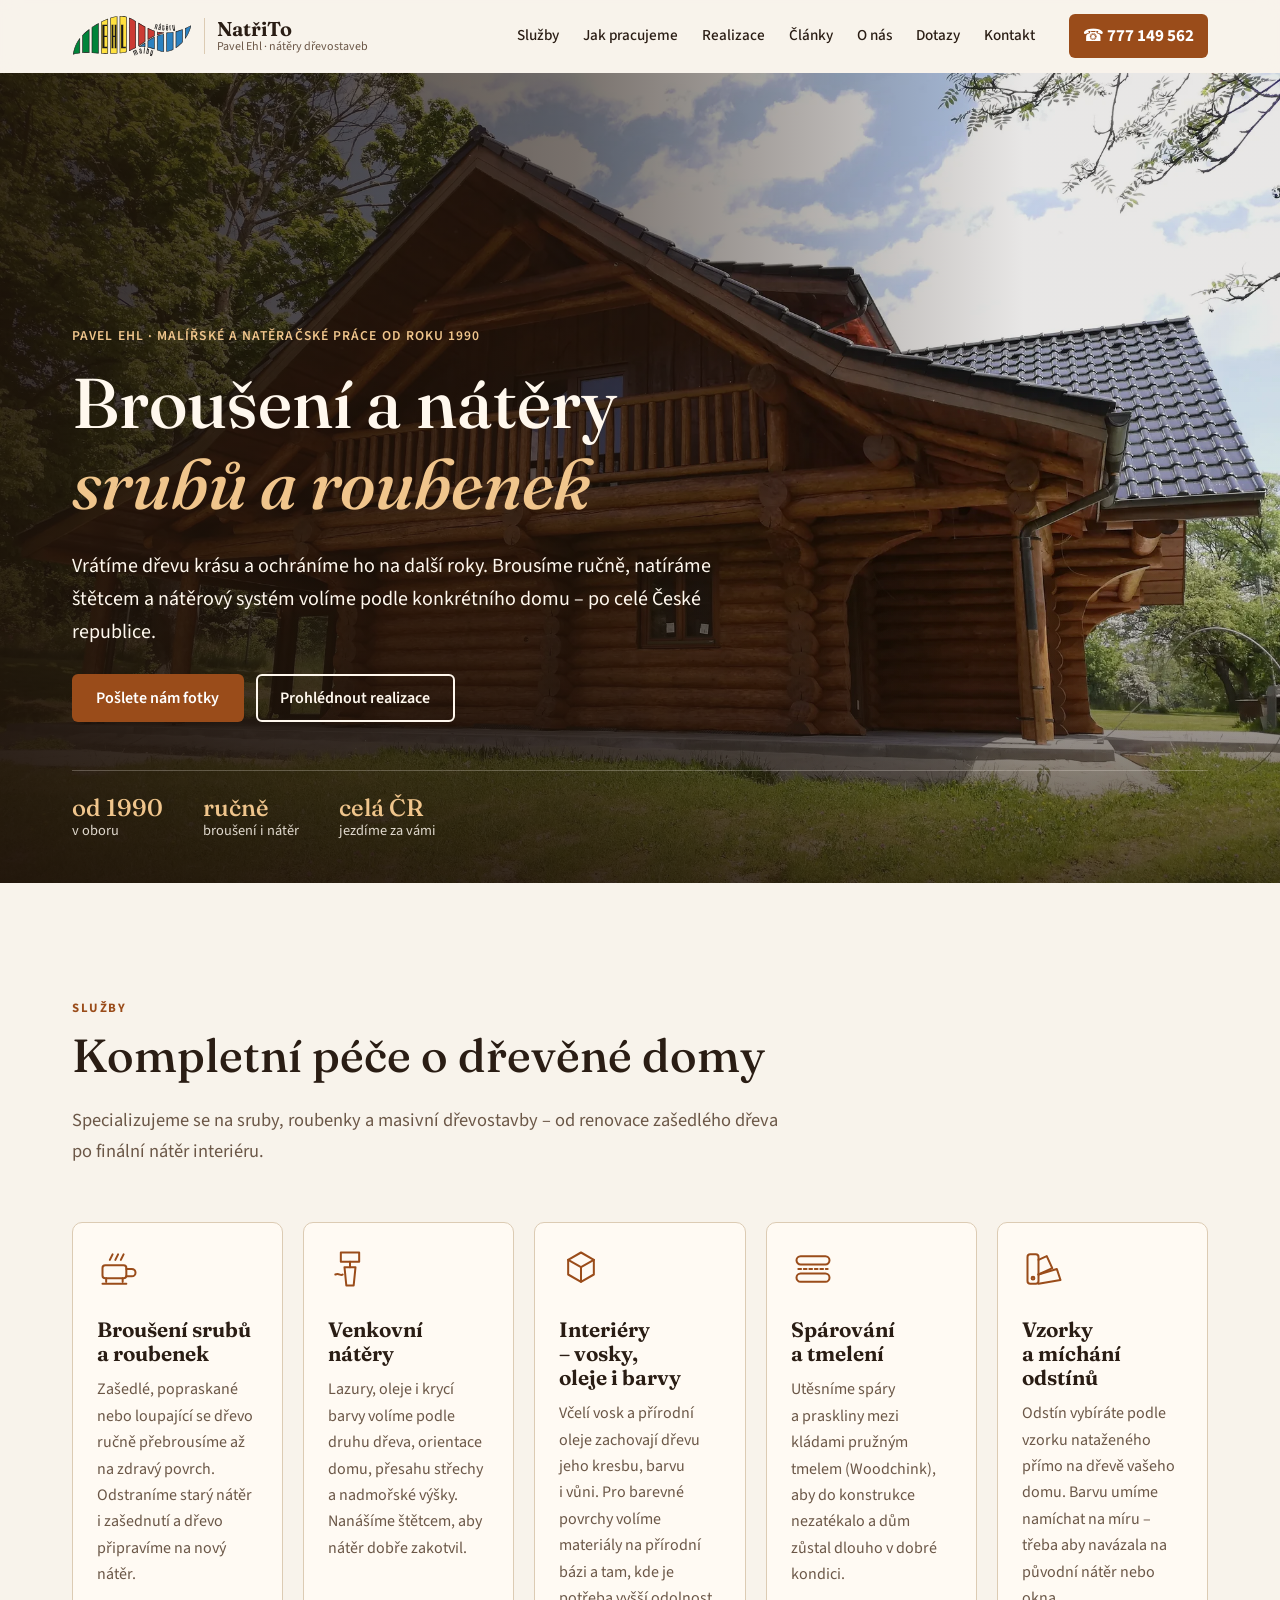
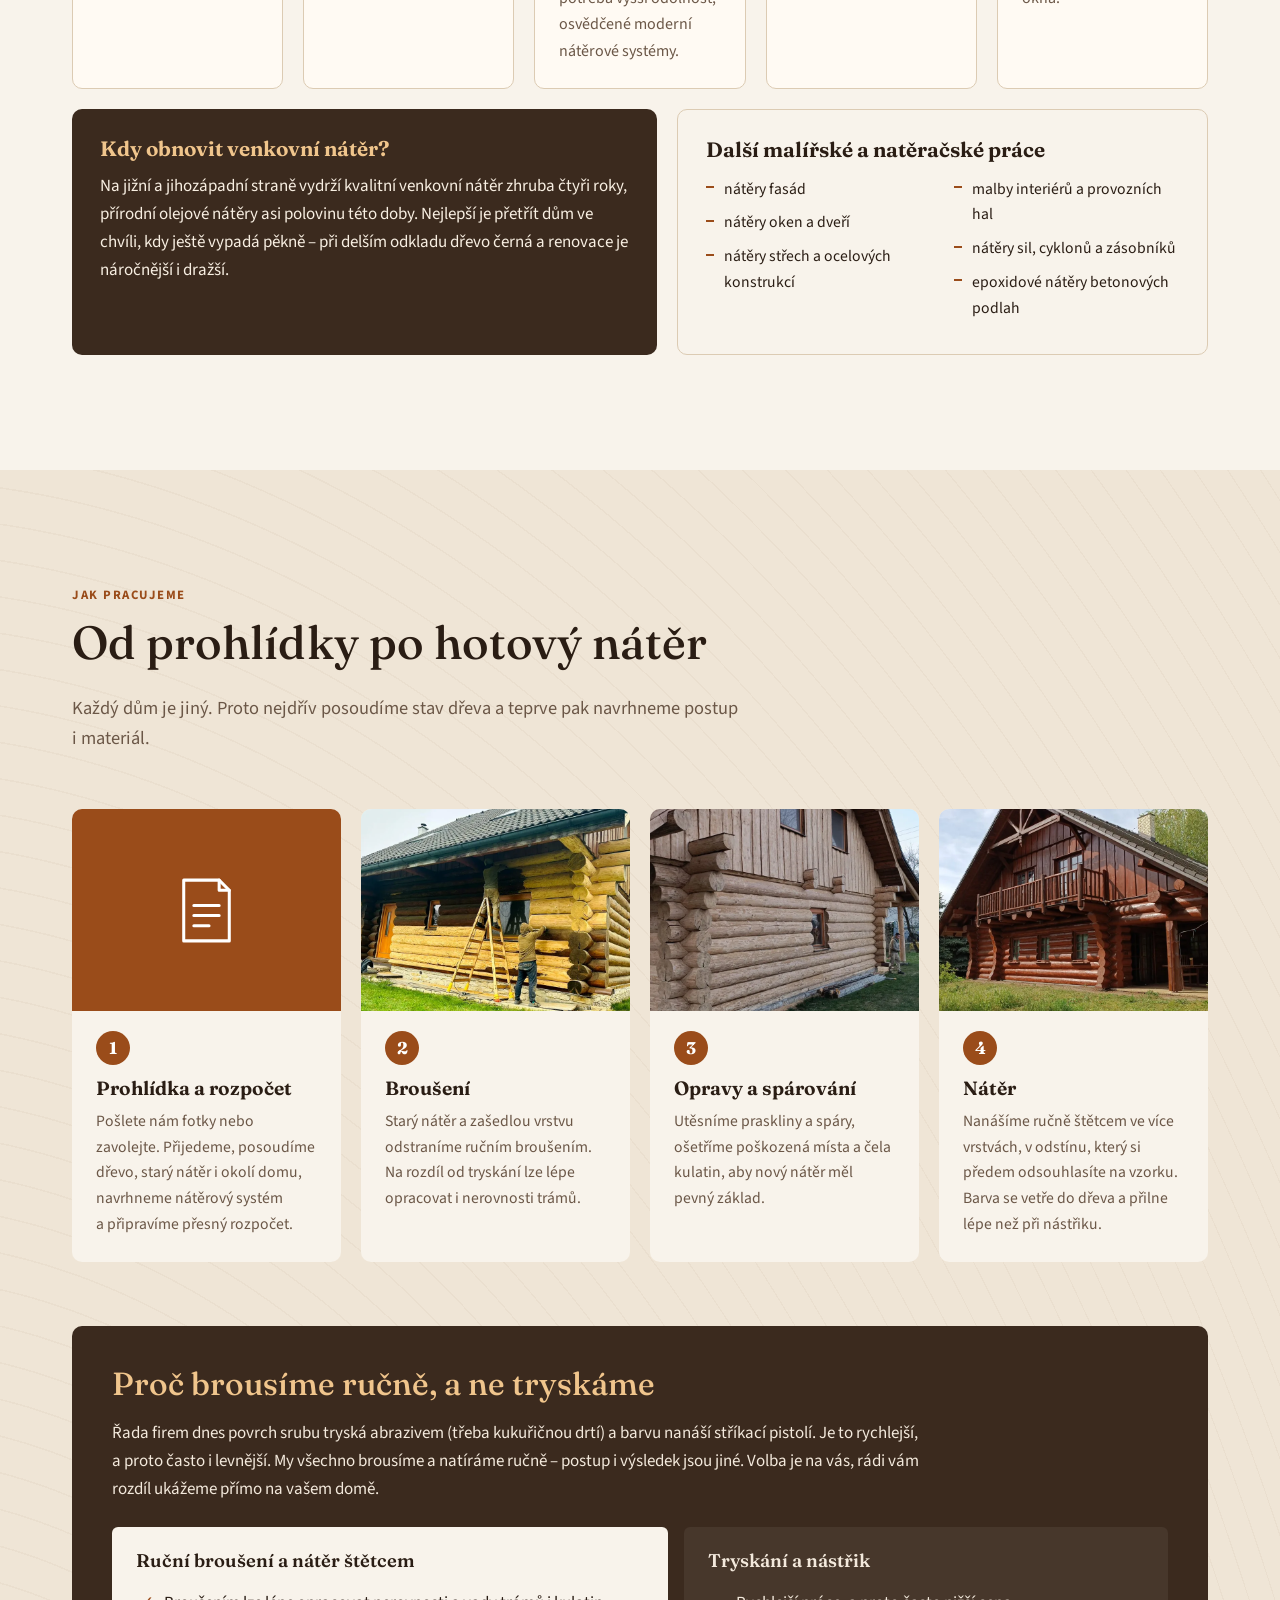
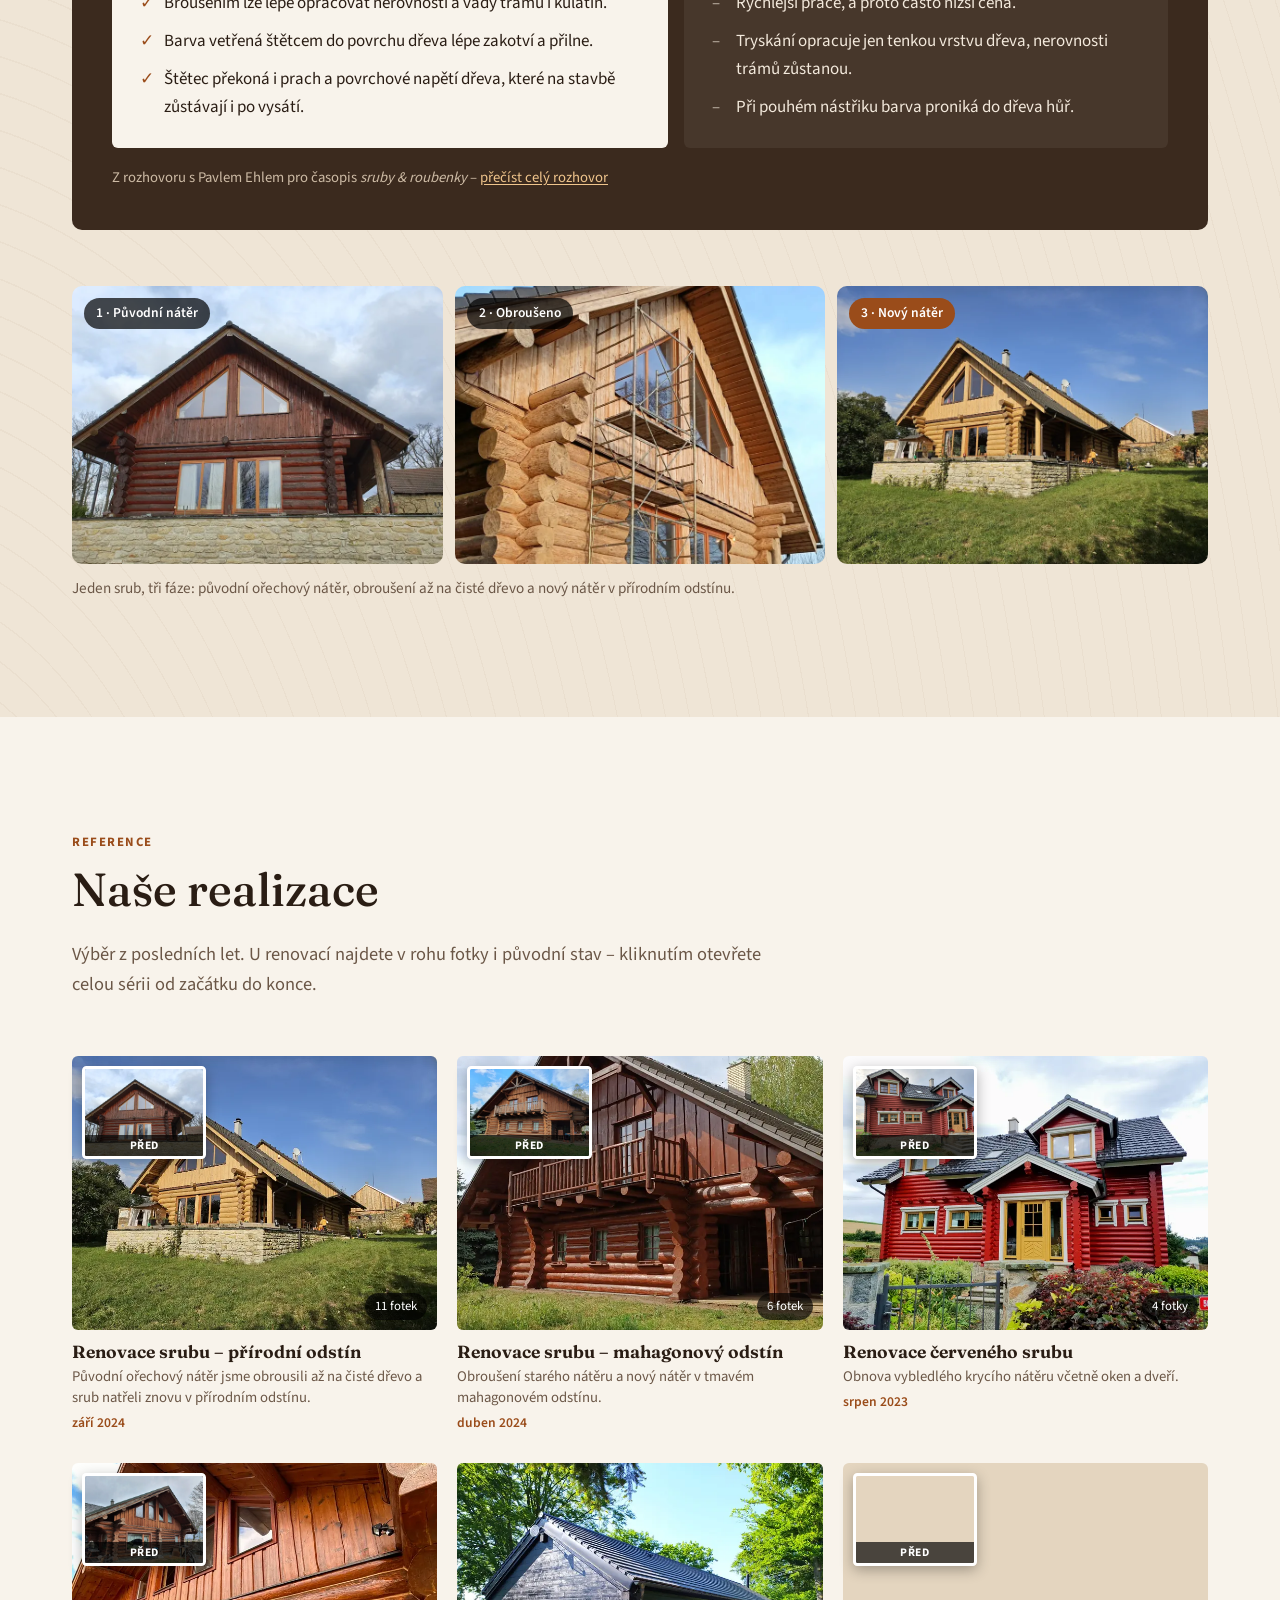
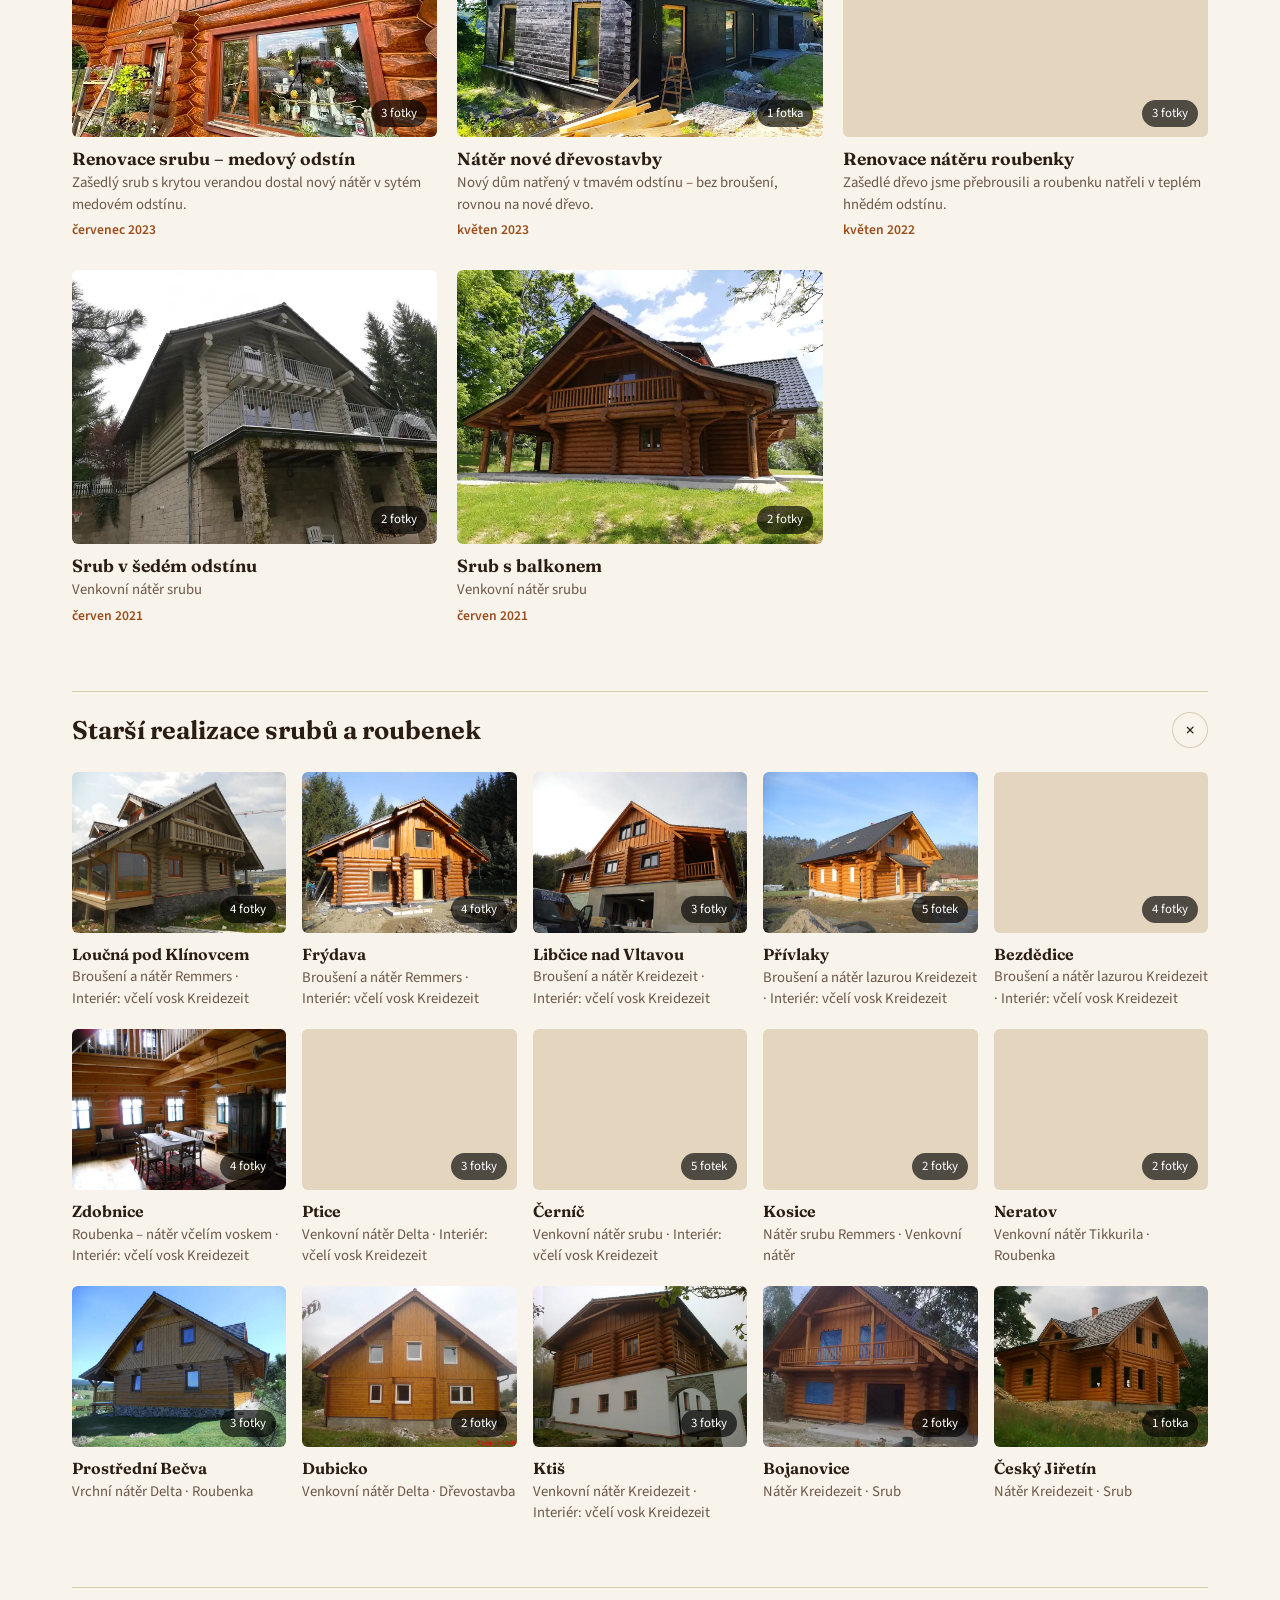
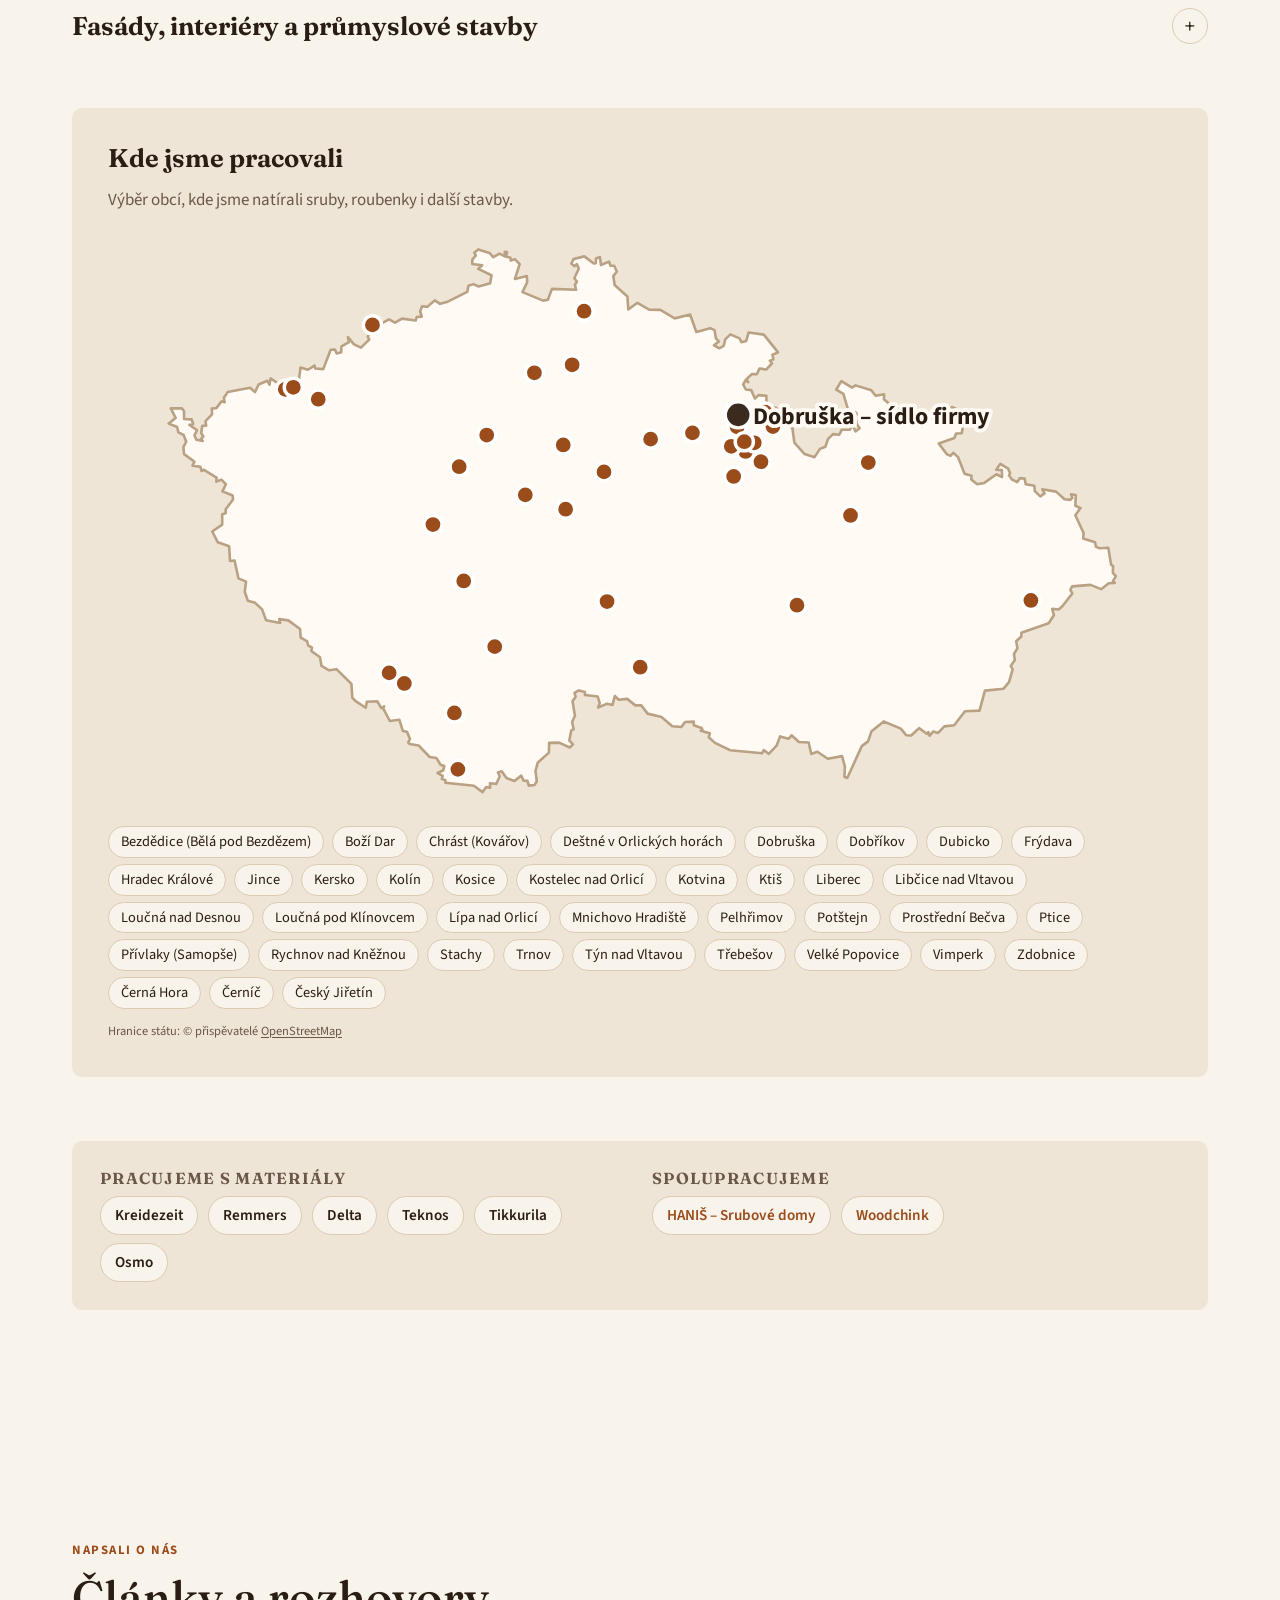
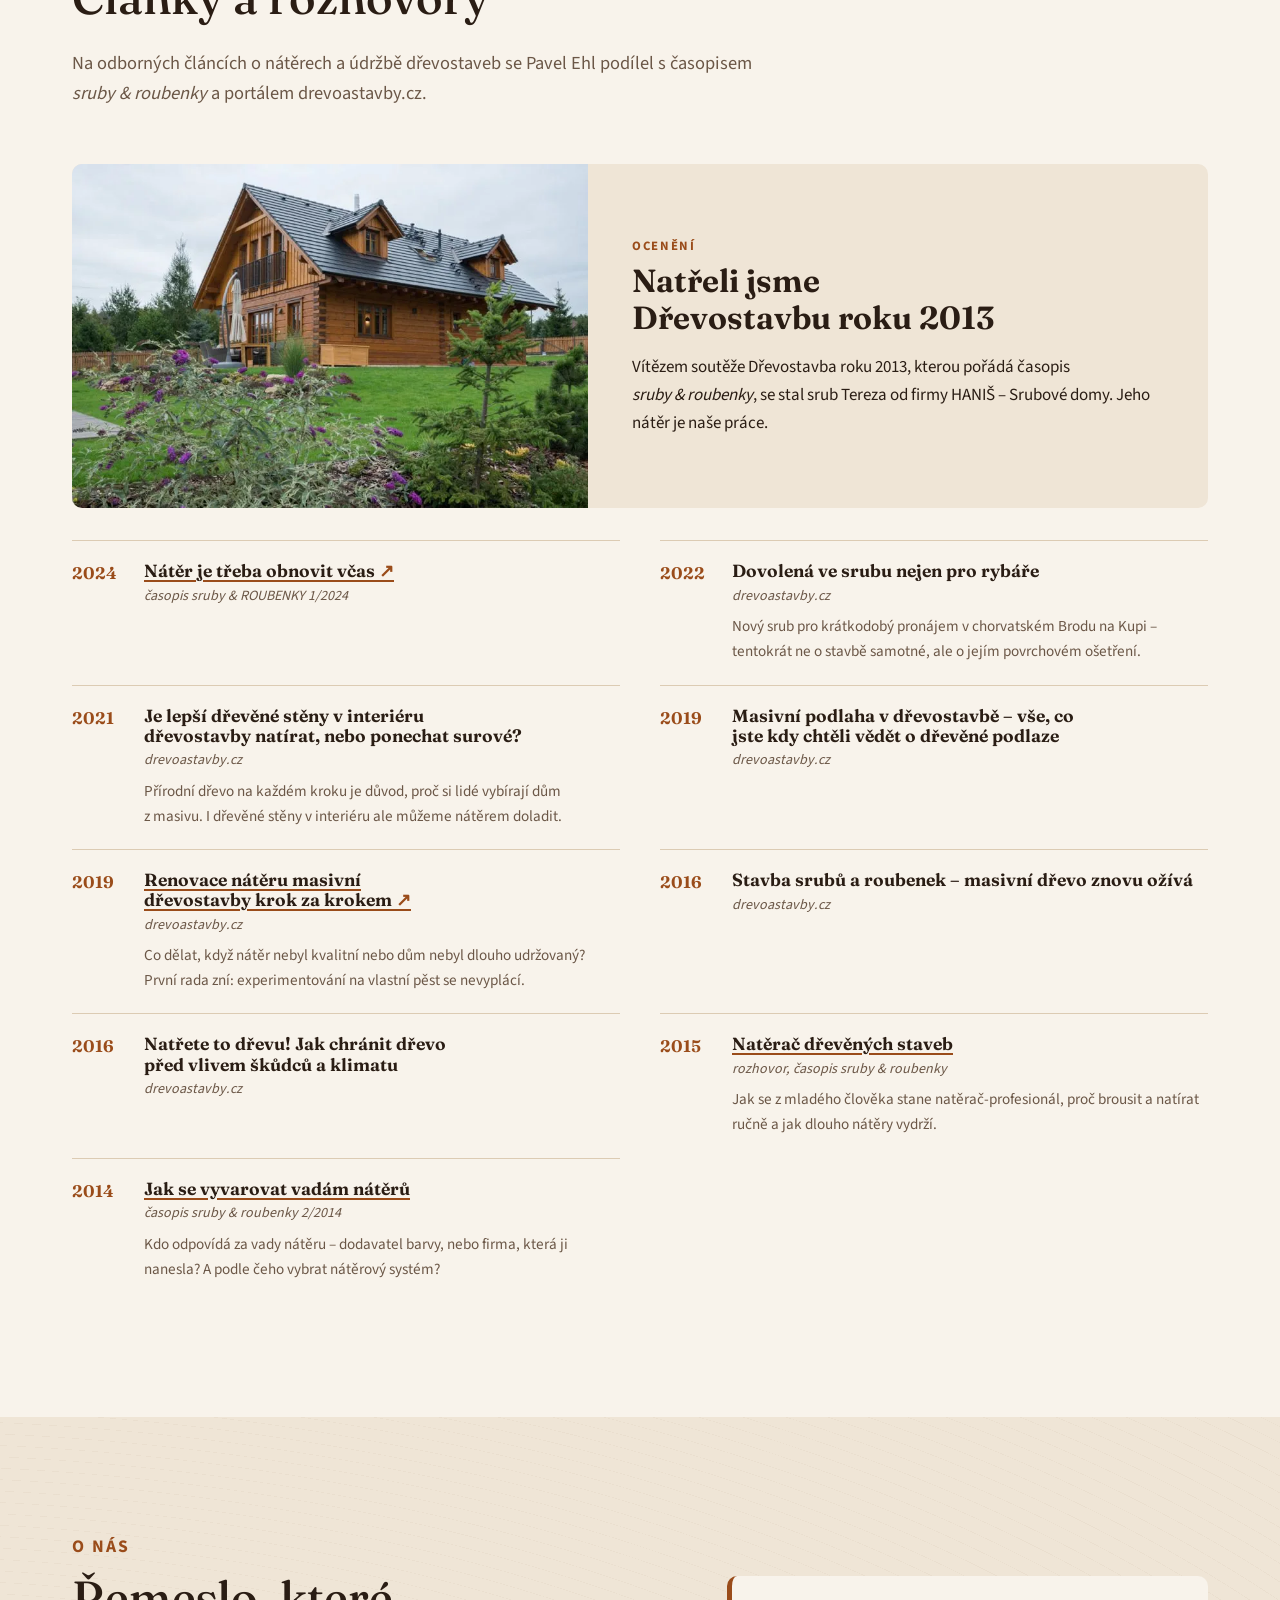
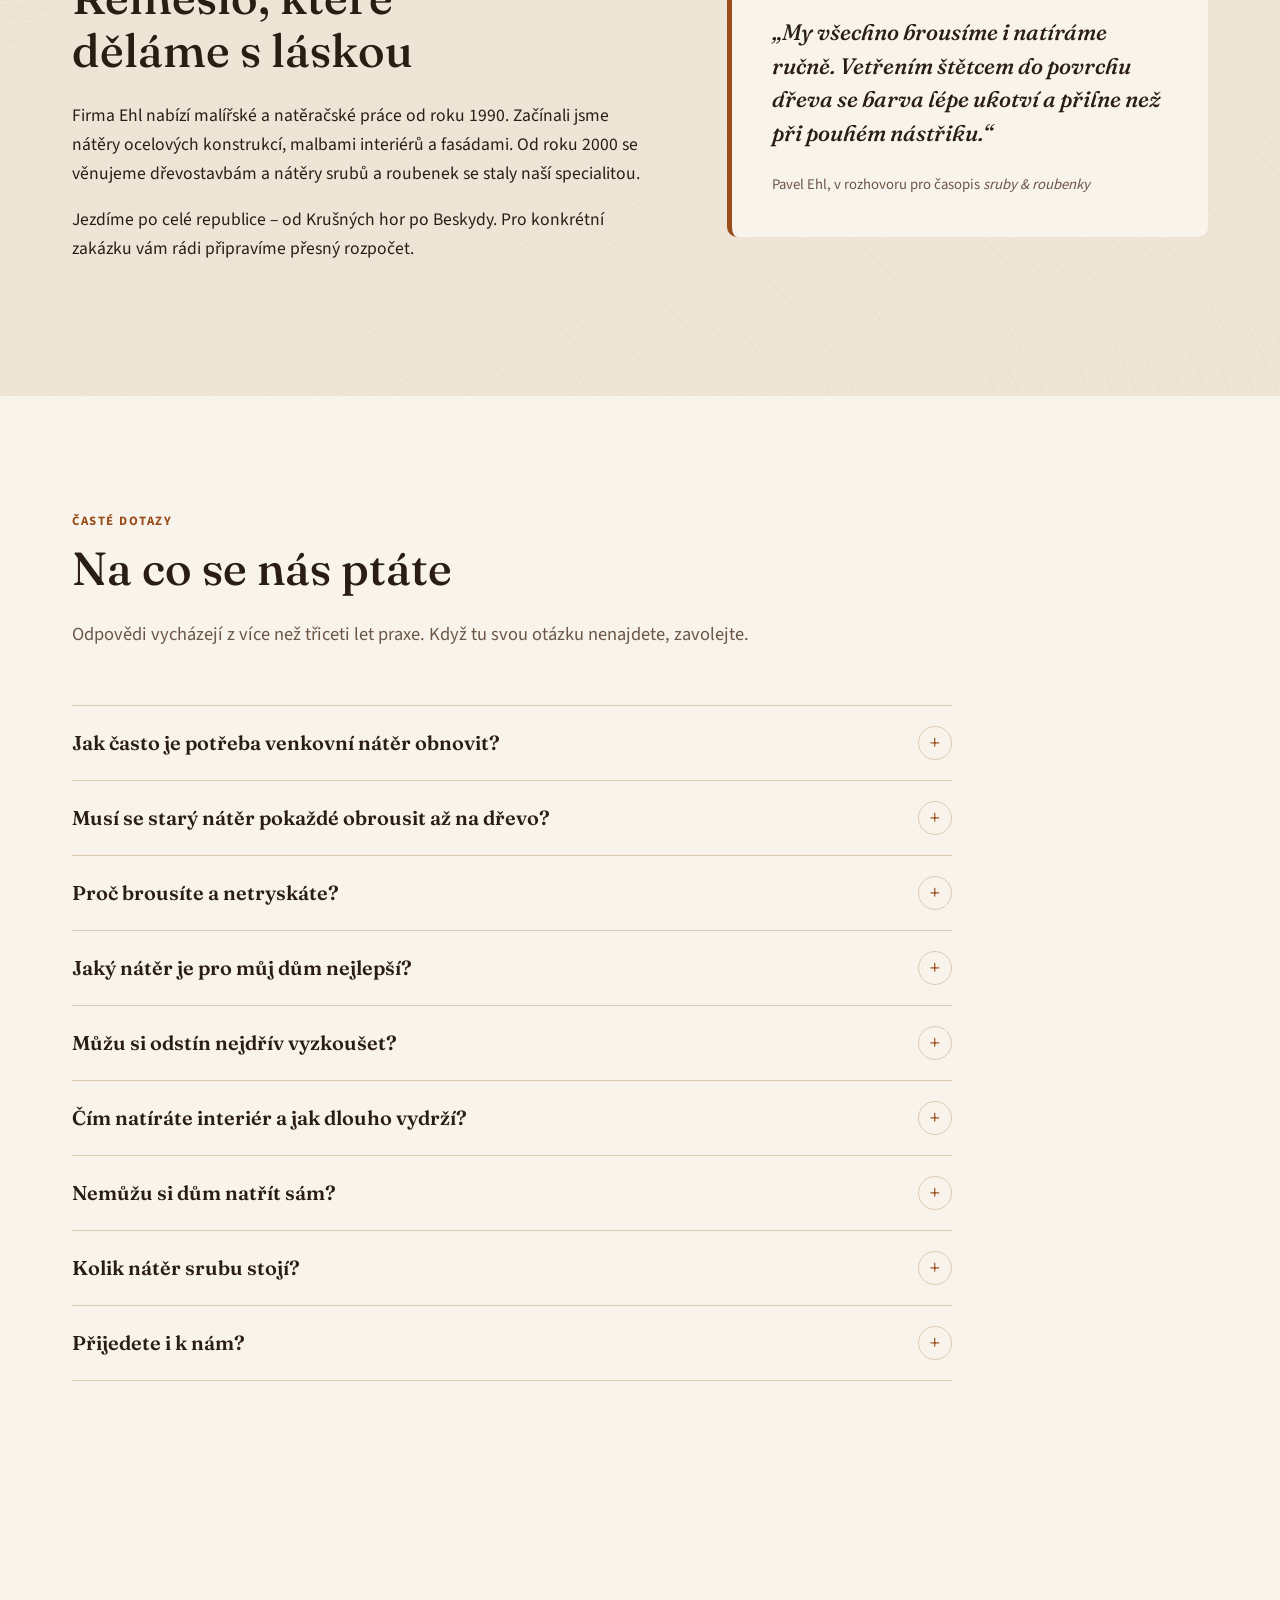
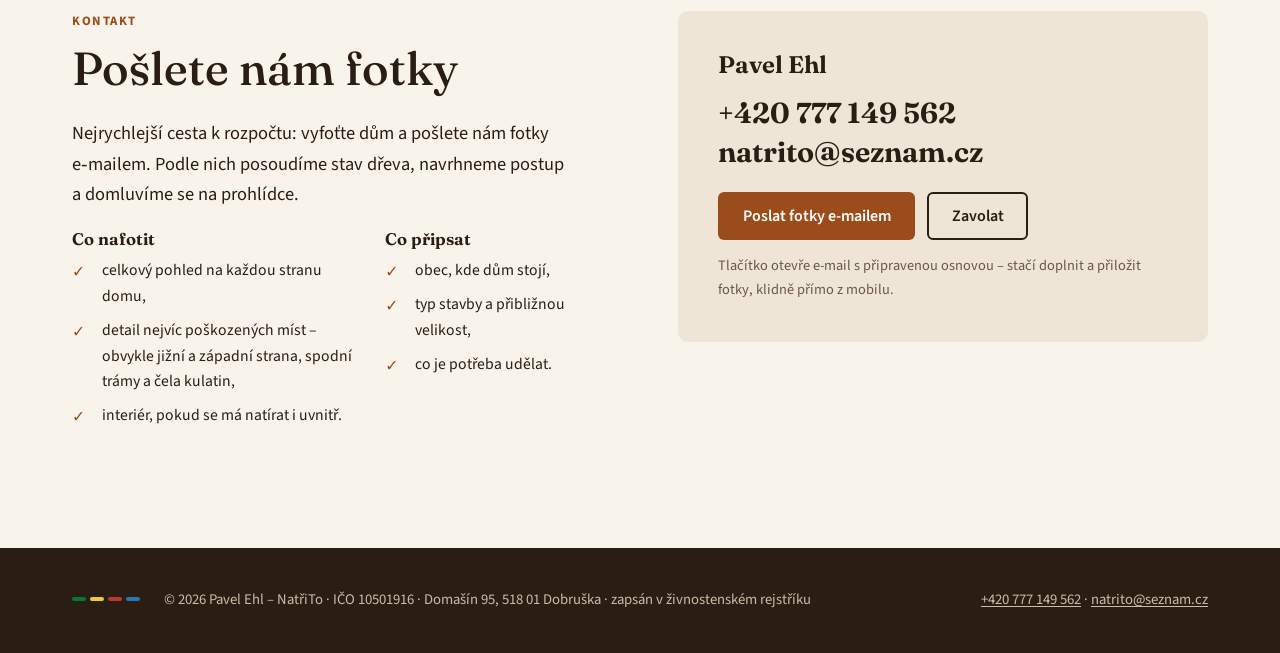
==== commit e8195c02: "Mapa: zkrácen úvodní text Co-Authored-By: Claude Opus 5.5 <noreply@anthropic.com>" ====
--- a/index.html
+++ b/index.html
@@ -664,7 +664,7 @@
         <div class="map" id="mapa">
           <div class="map__head">
             <h3 class="map__title">Kde jsme pracovali</h3>
-            <p>Výběr obcí, kde jsme natírali sruby, roubenky i&nbsp;další stavby. Mapa ukazuje jen obce, ne konkrétní domy. Kliknutím obec otevřete na Mapy.cz.</p>
+            <p>Výběr obcí, kde jsme natírali sruby, roubenky i&nbsp;další stavby.</p>
           </div>
 <!-- gen:mapa -->
 <svg class="map__svg" viewBox="-6 -6 452 265" role="img" aria-labelledby="map-title"><title id="map-title">Mapa České republiky s obcemi, kde jsme pracovali</title><path class="map__land" d="M2.6,82.8 L6.5,84.4 L7.1,86.9 L9.5,88.1 L10.7,91.2 L9.4,93.7 L9.7,96.9 L14.5,100.4 L13.6,102.2 L17.2,102.7 L17.8,104.7 L18.7,104.1 L24.7,107.7 L24.6,109.6 L26.9,108.7 L29.0,110.8 L27.4,114.1 L32.1,116.0 L32.3,117.8 L28.9,122.3 L28.9,124.2 L27.3,124.6 L27.3,129.4 L22.7,132.6 L25.3,137.6 L30.5,139.4 L30.9,146.2 L33.0,146.0 L34.8,154.2 L38.3,155.7 L37.7,160.4 L39.1,164.5 L42.5,165.5 L45.7,168.5 L47.5,173.5 L54.0,174.8 L53.6,173.0 L57.8,173.6 L63.2,177.6 L63.5,181.6 L66.5,183.3 L66.9,185.1 L68.7,186.2 L68.4,187.7 L72.4,190.6 L73.1,194.6 L76.6,196.6 L80.0,196.1 L86.9,202.9 L87.3,209.3 L88.8,210.8 L93.5,213.9 L94.0,211.1 L98.8,210.9 L100.7,214.1 L102.0,213.2 L101.5,214.1 L104.6,220.0 L109.0,219.4 L110.6,224.6 L112.5,225.0 L113.9,228.3 L113.1,229.9 L113.8,230.6 L117.9,231.3 L123.0,236.6 L126.1,237.1 L128.1,240.3 L129.7,240.7 L129.3,242.7 L126.6,244.0 L129.0,245.3 L128.6,246.7 L130.3,247.3 L130.2,248.5 L143.4,249.9 L147.4,252.8 L149.0,250.5 L150.9,250.8 L150.8,248.7 L153.7,249.1 L155.3,245.5 L154.5,243.7 L156.2,243.2 L158.4,246.3 L162.1,247.7 L165.2,245.2 L166.3,247.5 L168.1,247.6 L168.7,249.8 L171.4,249.5 L172.4,247.8 L171.8,243.0 L172.8,239.3 L178.0,234.6 L178.1,230.1 L182.7,230.0 L187.6,232.2 L189.1,230.8 L187.4,229.0 L188.3,224.3 L189.4,223.8 L188.7,220.5 L190.0,217.6 L188.9,210.9 L190.3,208.8 L189.8,207.0 L191.8,205.9 L194.6,206.6 L194.6,208.0 L200.5,208.7 L201.4,211.8 L200.7,213.8 L204.9,212.0 L207.3,212.6 L208.4,208.5 L210.2,210.2 L214.1,209.8 L217.8,212.8 L220.6,212.8 L223.5,216.6 L229.9,218.2 L234.9,222.4 L239.1,222.8 L240.8,220.5 L244.8,220.3 L244.8,222.0 L248.4,223.2 L248.8,224.1 L248.0,224.5 L252.2,225.7 L251.7,227.5 L254.6,230.1 L261.6,233.5 L276.3,234.9 L277.1,233.4 L279.4,235.2 L283.0,231.4 L284.6,227.1 L288.5,228.2 L289.9,226.6 L293.3,229.7 L297.8,229.9 L299.0,235.2 L301.8,234.2 L306.6,237.4 L313.2,236.2 L314.5,241.0 L314.3,245.7 L315.6,246.3 L322.3,231.6 L325.2,229.4 L326.7,224.9 L332.4,220.2 L340.3,223.5 L342.8,226.6 L345.1,226.7 L348.7,223.3 L352.4,226.0 L353.0,225.1 L353.6,226.8 L355.3,224.8 L357.5,225.5 L360.4,222.5 L364.9,222.0 L369.9,215.5 L376.6,215.2 L379.1,206.0 L387.7,205.1 L390.2,202.1 L391.9,196.2 L391.0,194.6 L392.9,191.9 L392.5,189.1 L394.1,186.4 L393.5,183.2 L395.9,181.0 L395.9,179.3 L408.5,174.9 L410.9,171.2 L410.1,168.3 L413.1,168.6 L414.8,167.1 L419.4,161.2 L418.5,159.5 L419.3,157.9 L427.8,157.2 L432.7,159.2 L436.2,156.5 L439.0,156.3 L438.1,155.6 L439.5,153.2 L438.1,151.7 L438.2,148.5 L437.3,148.0 L436.0,140.1 L431.9,140.3 L430.3,139.6 L429.9,137.6 L424.4,135.8 L424.6,133.3 L420.8,125.1 L423.2,121.8 L420.8,120.7 L421.0,115.8 L418.8,115.4 L419.4,117.1 L418.5,118.0 L415.8,117.7 L411.9,114.2 L405.5,113.1 L406.6,115.0 L404.6,116.4 L402.1,114.0 L401.9,111.5 L397.9,110.8 L397.4,108.2 L395.2,108.0 L394.0,109.8 L391.6,108.6 L390.2,106.8 L390.7,105.7 L389.8,103.6 L386.2,101.4 L384.3,104.1 L386.9,104.3 L387.0,107.5 L384.4,106.2 L378.8,110.2 L375.5,110.8 L372.8,108.6 L372.9,106.9 L369.7,106.0 L366.7,98.3 L364.5,96.3 L363.2,97.7 L361.5,96.9 L357.8,92.0 L365.0,89.5 L365.8,87.4 L368.4,87.3 L368.9,84.4 L366.3,82.3 L368.0,78.0 L365.3,75.7 L363.8,75.2 L363.8,78.1 L359.0,81.4 L357.7,80.1 L351.5,80.5 L347.8,82.8 L346.7,80.3 L344.4,79.7 L342.2,81.6 L341.3,79.7 L342.0,75.2 L337.7,76.1 L332.5,71.6 L332.6,69.3 L328.7,70.0 L326.7,67.5 L319.4,65.2 L317.8,66.2 L312.9,63.2 L310.5,67.2 L313.8,69.1 L316.0,76.5 L319.7,77.8 L320.8,80.2 L319.6,82.4 L321.3,85.0 L319.4,86.4 L318.0,83.5 L316.7,85.7 L313.0,85.7 L311.9,88.0 L309.0,87.7 L306.7,90.0 L305.5,93.5 L303.0,94.5 L300.5,98.3 L295.9,96.9 L291.2,91.6 L290.3,85.0 L286.6,81.6 L282.8,75.5 L279.7,75.1 L278.3,73.0 L278.3,70.0 L274.6,69.7 L273.0,71.3 L271.3,67.4 L268.8,67.1 L267.6,64.8 L268.7,62.8 L269.9,63.7 L269.2,62.2 L271.7,60.0 L273.9,60.1 L275.1,57.4 L278.2,57.9 L280.9,55.0 L279.9,53.8 L281.5,53.2 L281.1,51.1 L283.7,50.0 L277.1,41.8 L270.1,40.8 L269.0,44.7 L266.8,45.3 L265.9,43.5 L261.7,41.7 L259.3,44.0 L258.6,47.0 L256.6,48.1 L254.1,46.7 L256.4,45.0 L255.0,43.5 L254.4,39.7 L252.4,38.8 L246.0,40.6 L243.1,32.5 L236.0,34.3 L229.4,30.4 L224.2,30.3 L218.8,27.1 L214.6,30.2 L214.2,24.2 L208.3,18.9 L207.7,14.8 L209.3,12.7 L208.1,10.0 L206.4,10.0 L205.7,8.1 L202.0,9.7 L201.5,6.0 L199.7,6.7 L199.6,8.9 L198.7,9.0 L194.3,5.7 L189.4,6.9 L188.3,9.0 L189.7,10.2 L190.8,9.3 L191.8,11.3 L189.7,15.8 L190.9,17.3 L190.0,18.8 L190.5,21.1 L179.4,20.7 L177.5,25.7 L175.3,26.1 L165.8,22.2 L168.0,17.5 L167.8,14.8 L162.3,16.1 L164.5,9.3 L162.3,7.0 L160.4,7.6 L160.2,6.3 L158.1,5.8 L158.7,3.7 L157.6,3.6 L157.7,5.7 L155.2,4.4 L152.3,6.1 L150.6,4.1 L145.4,2.5 L143.5,4.0 L144.3,5.3 L142.7,7.1 L142.6,9.2 L147.2,9.8 L145.4,11.5 L151.5,14.4 L150.9,18.1 L145.6,19.6 L143.1,18.5 L140.9,19.2 L140.3,22.1 L130.9,26.8 L127.8,27.6 L125.3,26.0 L121.9,29.0 L119.5,28.7 L118.6,31.0 L119.3,33.5 L117.0,33.7 L116.5,35.3 L110.2,34.4 L107.0,36.3 L104.2,34.8 L100.2,37.0 L96.9,36.6 L95.2,37.6 L96.4,40.2 L94.4,42.6 L95.1,44.1 L91.3,47.8 L88.1,46.3 L85.3,42.9 L85.7,45.3 L82.3,47.2 L82.2,49.9 L80.1,50.5 L79.3,48.7 L77.3,48.8 L73.9,57.7 L70.2,57.4 L69.9,56.1 L66.8,58.0 L63.4,57.0 L62.6,63.3 L58.0,67.6 L49.6,62.0 L49.1,64.9 L48.1,63.1 L44.1,64.8 L42.4,68.3 L40.2,66.3 L29.8,68.3 L28.1,70.9 L28.4,73.0 L27.0,72.5 L24.6,75.7 L22.5,75.9 L22.6,78.6 L19.6,81.7 L19.9,83.8 L18.1,83.8 L17.6,87.3 L18.6,88.8 L17.6,89.8 L18.3,90.8 L15.4,90.3 L14.5,88.3 L15.7,85.9 L12.2,83.4 L13.9,83.0 L13.2,80.9 L9.7,80.7 L9.7,77.1 L8.7,75.8 L3.6,75.8 L5.8,80.2 L2.6,82.8 Z"/><a class="map__pt" href="https://mapy.cz/zakladni?q=Bezd%C4%9Bdice%20%28B%C4%9Bl%C3%A1%20pod%20Bezd%C4%9Bzem%29&x=14.7036&y=50.4863&z=12" target="_blank" rel="noopener" aria-label="Bezdědice (Bělá pod Bezdězem) na Mapy.cz"><circle cx="171.3" cy="59.4" r="4.2"/><text x="178.3" y="63.4" text-anchor="start">Bezdědice (Bělá pod Bezdězem)</text></a><a class="map__pt" href="https://mapy.cz/zakladni?q=Bo%C5%BE%C3%AD%20Dar&x=12.9245&y=50.4097&z=12" target="_blank" rel="noopener" aria-label="Boží Dar na Mapy.cz"><circle cx="56.4" cy="67.0" r="4.2"/><text x="63.4" y="71.0" text-anchor="start">Boží Dar</text></a><a class="map__pt" href="https://mapy.cz/zakladni?q=Chr%C3%A1st%20%28Kov%C3%A1%C5%99ov%29&x=14.1991&y=49.5255&z=12" target="_blank" rel="noopener" aria-label="Chrást (Kovářov) na Mapy.cz"><circle cx="138.7" cy="155.4" r="4.2"/><text x="145.7" y="159.4" text-anchor="start">Chrást (Kovářov)</text></a><a class="map__pt" href="https://mapy.cz/zakladni?q=De%C5%A1tn%C3%A9%20v%20Orlick%C3%BDch%20hor%C3%A1ch&x=16.3506&y=50.3049&z=12" target="_blank" rel="noopener" aria-label="Deštné v Orlických horách na Mapy.cz"><circle cx="277.6" cy="77.5" r="4.2"/><text x="284.6" y="81.5" text-anchor="start">Deštné v Orlických horách</text></a><a class="map__pt" href="https://mapy.cz/zakladni?q=Dob%C5%99%C3%ADkov&x=16.1274&y=50.0077&z=12" target="_blank" rel="noopener" aria-label="Dobříkov na Mapy.cz"><circle cx="263.2" cy="107.2" r="4.2"/><text x="270.2" y="111.2" text-anchor="start">Dobříkov</text></a><a class="map__pt" href="https://mapy.cz/zakladni?q=Dubicko&x=16.9627&y=49.8281&z=12" target="_blank" rel="noopener" aria-label="Dubicko na Mapy.cz"><circle cx="317.1" cy="125.2" r="4.2"/><text x="324.1" y="129.2" text-anchor="start">Dubicko</text></a><a class="map__pt" href="https://mapy.cz/zakladni?q=Fr%C3%BDdava&x=14.1577&y=48.6574&z=12" target="_blank" rel="noopener" aria-label="Frýdava na Mapy.cz"><circle cx="136.0" cy="242.3" r="4.2"/><text x="143.0" y="246.3" text-anchor="start">Frýdava</text></a><a class="map__pt" href="https://mapy.cz/zakladni?q=Hradec%20Kr%C3%A1lov%C3%A9&x=15.8328&y=50.2092&z=12" target="_blank" rel="noopener" aria-label="Hradec Králové na Mapy.cz"><circle cx="244.2" cy="87.1" r="4.2"/><text x="251.2" y="91.1" text-anchor="start">Hradec Králové</text></a><a class="map__pt" href="https://mapy.cz/zakladni?q=Jince&x=13.9787&y=49.7861&z=12" target="_blank" rel="noopener" aria-label="Jince na Mapy.cz"><circle cx="124.5" cy="129.4" r="4.2"/><text x="131.5" y="133.4" text-anchor="start">Jince</text></a><a class="map__pt" href="https://mapy.cz/zakladni?q=Kersko&x=14.9104&y=50.1534&z=12" target="_blank" rel="noopener" aria-label="Kersko na Mapy.cz"><circle cx="184.6" cy="92.7" r="4.2"/><text x="191.6" y="96.7" text-anchor="start">Kersko</text></a><a class="map__pt" href="https://mapy.cz/zakladni?q=Kol%C3%ADn&x=15.2012&y=50.0289&z=12" target="_blank" rel="noopener" aria-label="Kolín na Mapy.cz"><circle cx="203.4" cy="105.1" r="4.2"/><text x="210.4" y="109.1" text-anchor="start">Kolín</text></a><a class="map__pt" href="https://mapy.cz/zakladni?q=Kosice&x=15.535&y=50.1797&z=12" target="_blank" rel="noopener" aria-label="Kosice na Mapy.cz"><circle cx="224.9" cy="90.0" r="4.2"/><text x="231.9" y="94.0" text-anchor="start">Kosice</text></a><a class="map__pt" href="https://mapy.cz/zakladni?q=Kostelec%20nad%20Orlic%C3%AD&x=16.2122&y=50.1228&z=12" target="_blank" rel="noopener" aria-label="Kostelec nad Orlicí na Mapy.cz"><circle cx="268.7" cy="95.7" r="4.2"/><text x="275.7" y="99.7" text-anchor="start">Kostelec nad Orlicí</text></a><a class="map__pt" href="https://mapy.cz/zakladni?q=Kotvina&x=13.1587&y=50.3639&z=12" target="_blank" rel="noopener" aria-label="Kotvina na Mapy.cz"><circle cx="71.6" cy="71.6" r="4.2"/><text x="78.6" y="75.6" text-anchor="start">Kotvina</text></a><a class="map__pt" href="https://mapy.cz/zakladni?q=Kti%C5%A1&x=14.1327&y=48.917&z=12" target="_blank" rel="noopener" aria-label="Ktiš na Mapy.cz"><circle cx="134.4" cy="216.3" r="4.2"/><text x="141.4" y="220.3" text-anchor="start">Ktiš</text></a><a class="map__pt" href="https://mapy.cz/zakladni?q=Liberec&x=15.0584&y=50.7703&z=12" target="_blank" rel="noopener" aria-label="Liberec na Mapy.cz"><circle cx="194.2" cy="31.0" r="4.2"/><text x="201.2" y="35.0" text-anchor="start">Liberec</text></a><a class="map__pt" href="https://mapy.cz/zakladni?q=Lib%C4%8Dice%20nad%20Vltavou&x=14.3624&y=50.1989&z=12" target="_blank" rel="noopener" aria-label="Libčice nad Vltavou na Mapy.cz"><circle cx="149.3" cy="88.1" r="4.2"/><text x="156.3" y="92.1" text-anchor="start">Libčice nad Vltavou</text></a><a class="map__pt" href="https://mapy.cz/zakladni?q=Lou%C4%8Dn%C3%A1%20nad%20Desnou&x=17.0904&y=50.0716&z=12" target="_blank" rel="noopener" aria-label="Loučná nad Desnou na Mapy.cz"><circle cx="325.3" cy="100.8" r="4.2"/><text x="332.3" y="104.8" text-anchor="start">Loučná nad Desnou</text></a><a class="map__pt" href="https://mapy.cz/zakladni?q=Lou%C4%8Dn%C3%A1%20pod%20Kl%C3%ADnovcem&x=12.9814&y=50.4188&z=12" target="_blank" rel="noopener" aria-label="Loučná pod Klínovcem na Mapy.cz"><circle cx="60.1" cy="66.1" r="4.2"/><text x="67.1" y="70.1" text-anchor="start">Loučná pod Klínovcem</text></a><a class="map__pt" href="https://mapy.cz/zakladni?q=L%C3%ADpa%20nad%20Orlic%C3%AD&x=16.111&y=50.1474&z=12" target="_blank" rel="noopener" aria-label="Lípa nad Orlicí na Mapy.cz"><circle cx="262.1" cy="93.3" r="4.2"/><text x="269.1" y="97.3" text-anchor="start">Lípa nad Orlicí</text></a><a class="map__pt" href="https://mapy.cz/zakladni?q=Mnichovo%20Hradi%C5%A1t%C4%9B&x=14.9741&y=50.523&z=12" target="_blank" rel="noopener" aria-label="Mnichovo Hradiště na Mapy.cz"><circle cx="188.7" cy="55.7" r="4.2"/><text x="195.7" y="59.7" text-anchor="start">Mnichovo Hradiště</text></a><a class="map__pt" href="https://mapy.cz/zakladni?q=Pelh%C5%99imov&x=15.2232&y=49.4309&z=12" target="_blank" rel="noopener" aria-label="Pelhřimov na Mapy.cz"><circle cx="204.8" cy="164.9" r="4.2"/><text x="211.8" y="168.9" text-anchor="start">Pelhřimov</text></a><a class="map__pt" href="https://mapy.cz/zakladni?q=Pot%C5%A1tejn&x=16.3225&y=50.0764&z=12" target="_blank" rel="noopener" aria-label="Potštejn na Mapy.cz"><circle cx="275.8" cy="100.4" r="4.2"/><text x="282.8" y="104.4" text-anchor="start">Potštejn</text></a><a class="map__pt" href="https://mapy.cz/zakladni?q=Prost%C5%99edn%C3%AD%20Be%C4%8Dva&x=18.252&y=49.4361&z=12" target="_blank" rel="noopener" aria-label="Prostřední Bečva na Mapy.cz"><circle cx="400.3" cy="164.4" r="4.2"/><text x="393.3" y="168.4" text-anchor="end">Prostřední Bečva</text></a><a class="map__pt" href="https://mapy.cz/zakladni?q=Ptice&x=14.1663&y=50.0525&z=12" target="_blank" rel="noopener" aria-label="Ptice na Mapy.cz"><circle cx="136.6" cy="102.7" r="4.2"/><text x="143.6" y="106.7" text-anchor="start">Ptice</text></a><a class="map__pt" href="https://mapy.cz/zakladni?q=P%C5%99%C3%ADvlaky%20%28Samop%C5%A1e%29&x=14.9275&y=49.8567&z=12" target="_blank" rel="noopener" aria-label="Přívlaky (Samopše) na Mapy.cz"><circle cx="185.7" cy="122.3" r="4.2"/><text x="192.7" y="126.3" text-anchor="start">Přívlaky (Samopše)</text></a><a class="map__pt" href="https://mapy.cz/zakladni?q=Rychnov%20nad%20Kn%C4%9B%C5%BEnou&x=16.2748&y=50.1633&z=12" target="_blank" rel="noopener" aria-label="Rychnov nad Kněžnou na Mapy.cz"><circle cx="272.7" cy="91.7" r="4.2"/><text x="279.7" y="95.7" text-anchor="start">Rychnov nad Kněžnou</text></a><a class="map__pt" href="https://mapy.cz/zakladni?q=Stachy&x=13.6666&y=49.1018&z=12" target="_blank" rel="noopener" aria-label="Stachy na Mapy.cz"><circle cx="104.3" cy="197.8" r="4.2"/><text x="111.3" y="201.8" text-anchor="start">Stachy</text></a><a class="map__pt" href="https://mapy.cz/zakladni?q=Trnov&x=16.1528&y=50.2369&z=12" target="_blank" rel="noopener" aria-label="Trnov na Mapy.cz"><circle cx="264.8" cy="84.3" r="4.2"/><text x="271.8" y="88.3" text-anchor="start">Trnov</text></a><a class="map__pt" href="https://mapy.cz/zakladni?q=T%C3%BDn%20nad%20Vltavou&x=14.4211&y=49.2234&z=12" target="_blank" rel="noopener" aria-label="Týn nad Vltavou na Mapy.cz"><circle cx="153.0" cy="185.7" r="4.2"/><text x="160.0" y="189.7" text-anchor="start">Týn nad Vltavou</text></a><a class="map__pt" href="https://mapy.cz/zakladni?q=T%C5%99ebe%C5%A1ov&x=16.2041&y=50.1684&z=12" target="_blank" rel="noopener" aria-label="Třebešov na Mapy.cz"><circle cx="268.1" cy="91.2" r="4.2"/><text x="275.1" y="95.2" text-anchor="start">Třebešov</text></a><a class="map__pt" href="https://mapy.cz/zakladni?q=Velk%C3%A9%20Popovice&x=14.6391&y=49.9225&z=12" target="_blank" rel="noopener" aria-label="Velké Popovice na Mapy.cz"><circle cx="167.1" cy="115.7" r="4.2"/><text x="174.1" y="119.7" text-anchor="start">Velké Popovice</text></a><a class="map__pt" href="https://mapy.cz/zakladni?q=Vimperk&x=13.7742&y=49.0527&z=12" target="_blank" rel="noopener" aria-label="Vimperk na Mapy.cz"><circle cx="111.3" cy="202.7" r="4.2"/><text x="118.3" y="206.7" text-anchor="start">Vimperk</text></a><a class="map__pt" href="https://mapy.cz/zakladni?q=Zdobnice&x=16.4079&y=50.2381&z=12" target="_blank" rel="noopener" aria-label="Zdobnice na Mapy.cz"><circle cx="281.3" cy="84.2" r="4.2"/><text x="288.3" y="88.2" text-anchor="start">Zdobnice</text></a><a class="map__pt" href="https://mapy.cz/zakladni?q=%C4%8Cern%C3%A1%20Hora&x=16.5804&y=49.4135&z=12" target="_blank" rel="noopener" aria-label="Černá Hora na Mapy.cz"><circle cx="292.4" cy="166.6" r="4.2"/><text x="299.4" y="170.6" text-anchor="start">Černá Hora</text></a><a class="map__pt" href="https://mapy.cz/zakladni?q=%C4%8Cern%C3%AD%C4%8D&x=15.4594&y=49.1278&z=12" target="_blank" rel="noopener" aria-label="Černíč na Mapy.cz"><circle cx="220.1" cy="195.2" r="4.2"/><text x="227.1" y="199.2" text-anchor="start">Černíč</text></a><a class="map__pt" href="https://mapy.cz/zakladni?q=%C4%8Cesk%C3%BD%20Ji%C5%99et%C3%ADn&x=13.5471&y=50.7073&z=12" target="_blank" rel="noopener" aria-label="Český Jiřetín na Mapy.cz"><circle cx="96.6" cy="37.3" r="4.2"/><text x="103.6" y="41.3" text-anchor="start">Český Jiřetín</text></a><a class="map__pt map__pt--home" href="https://mapy.cz/zakladni?q=Dobru%C5%A1ka&x=16.1605&y=50.2921&z=12" target="_blank" rel="noopener" aria-label="Dobruška – sídlo firmy na Mapy.cz"><circle cx="265.3" cy="78.8" r="6"/><text x="272.3" y="82.8" text-anchor="start">Dobruška – sídlo firmy</text></a></svg>
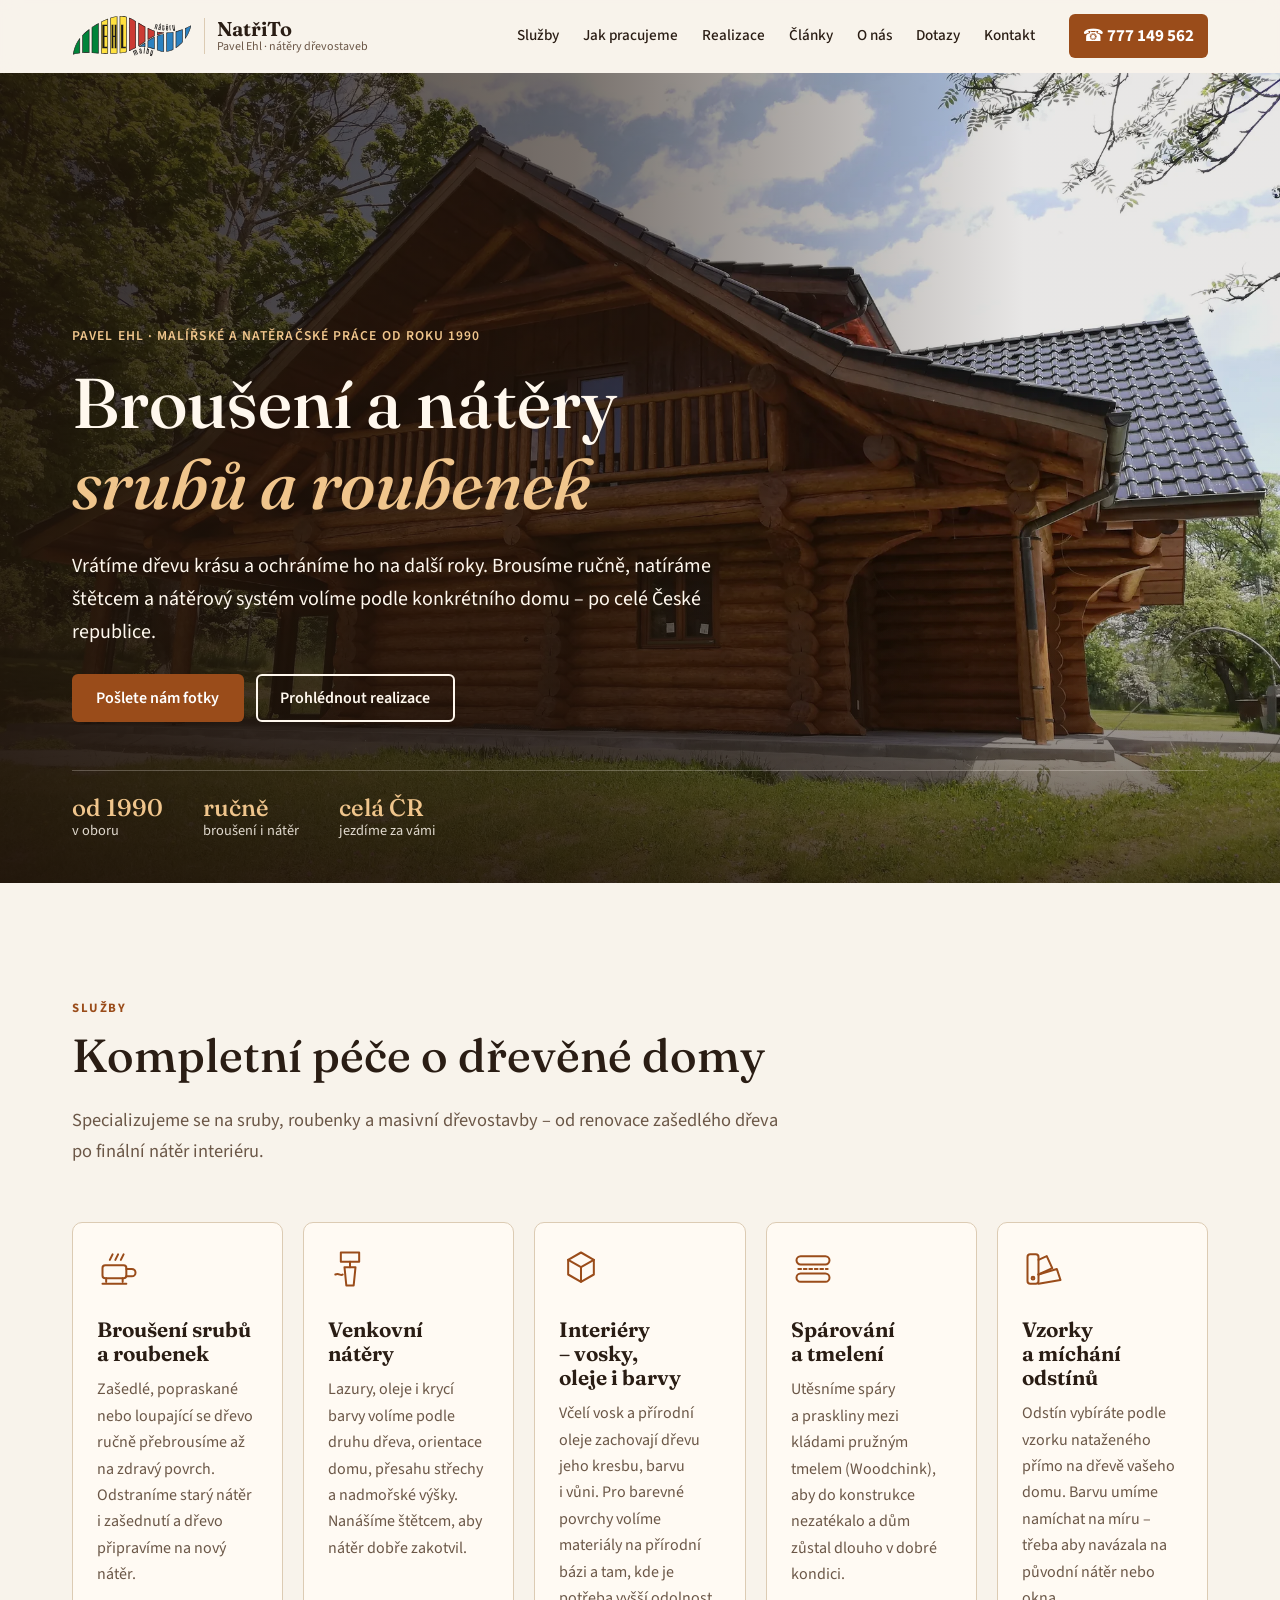
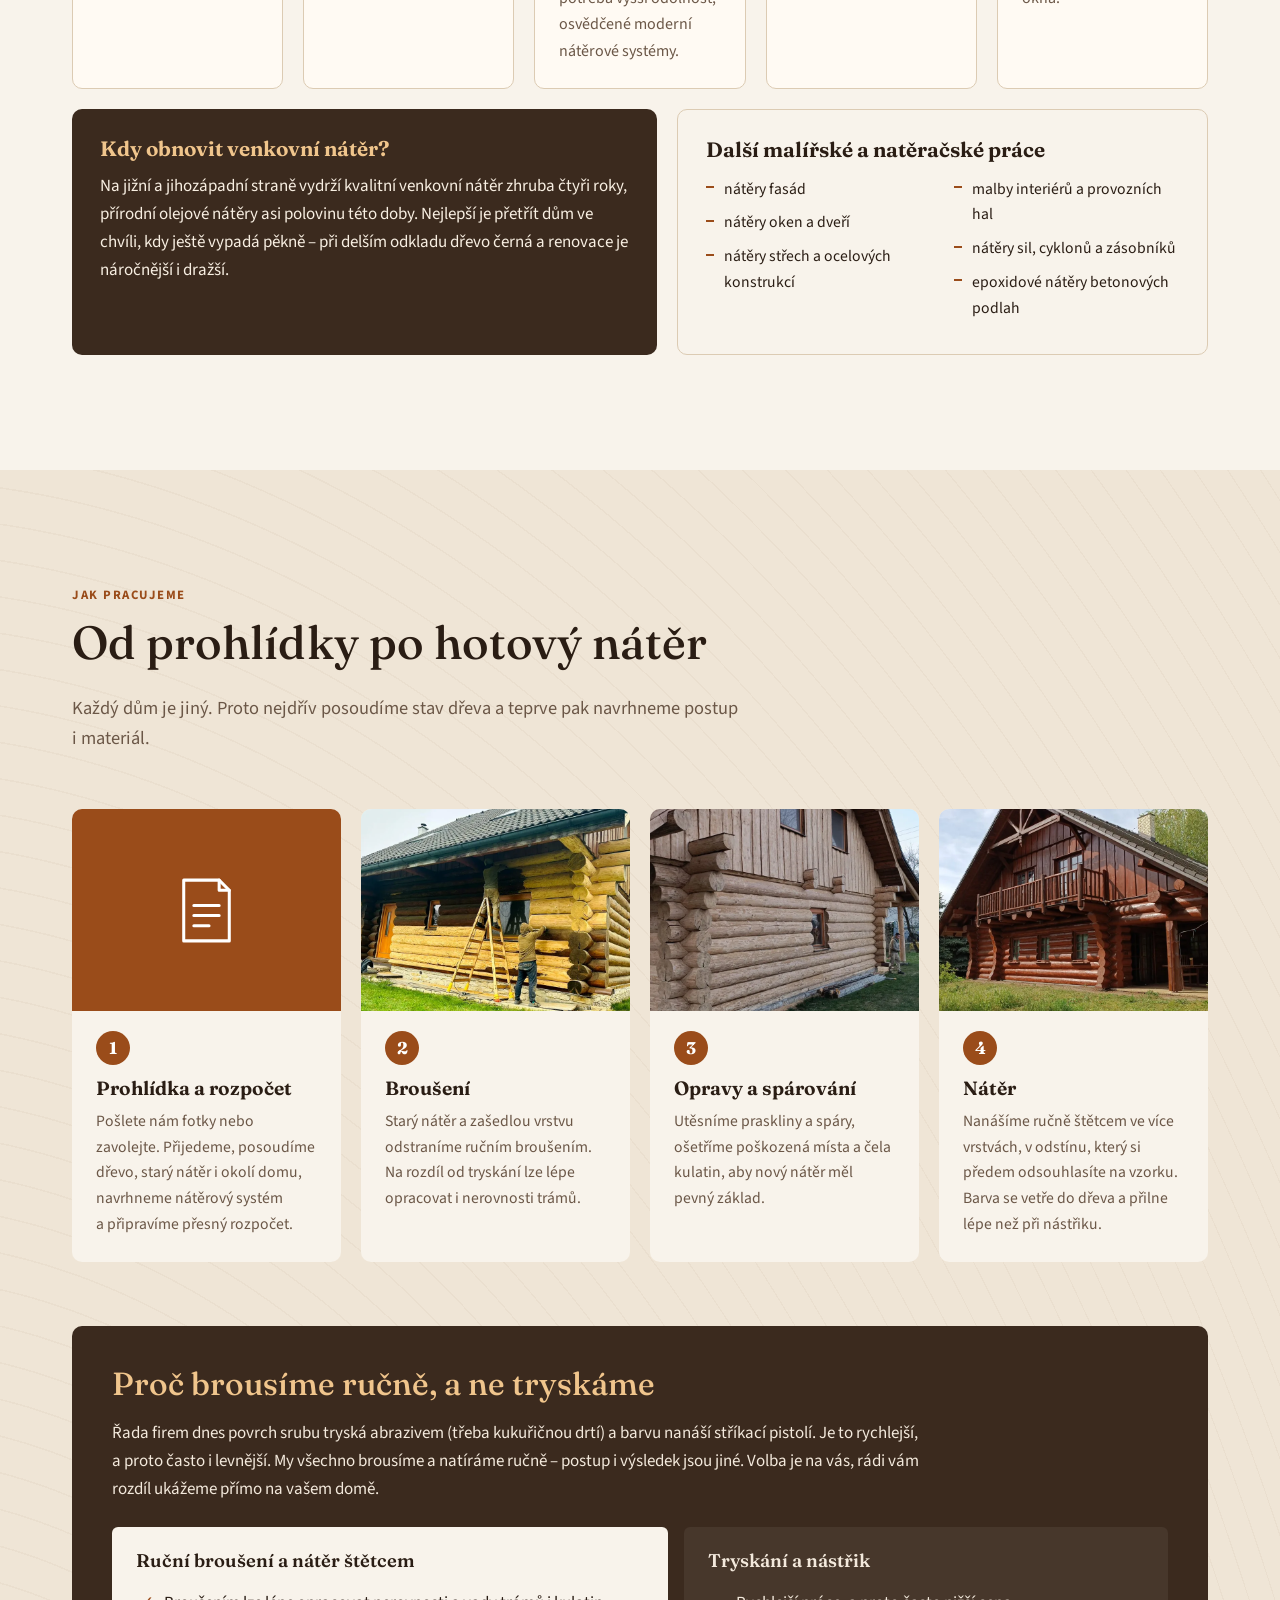
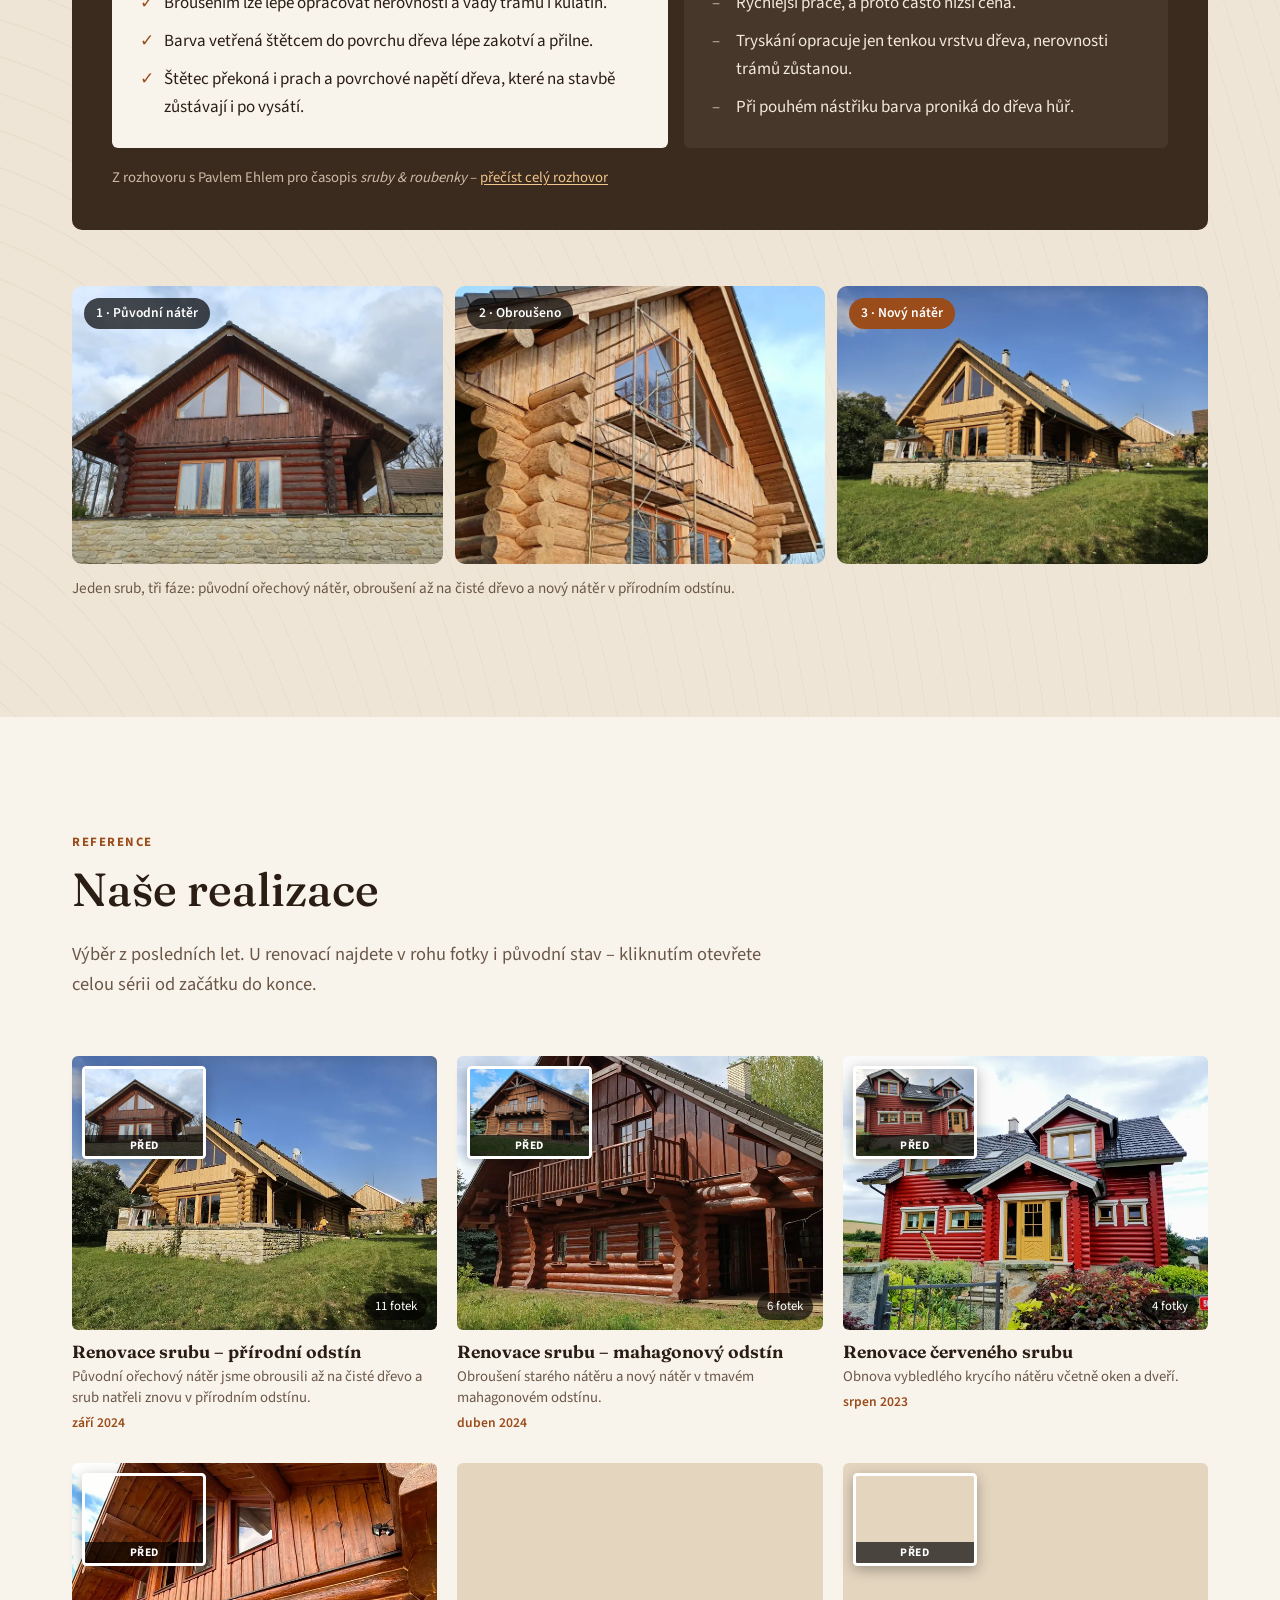
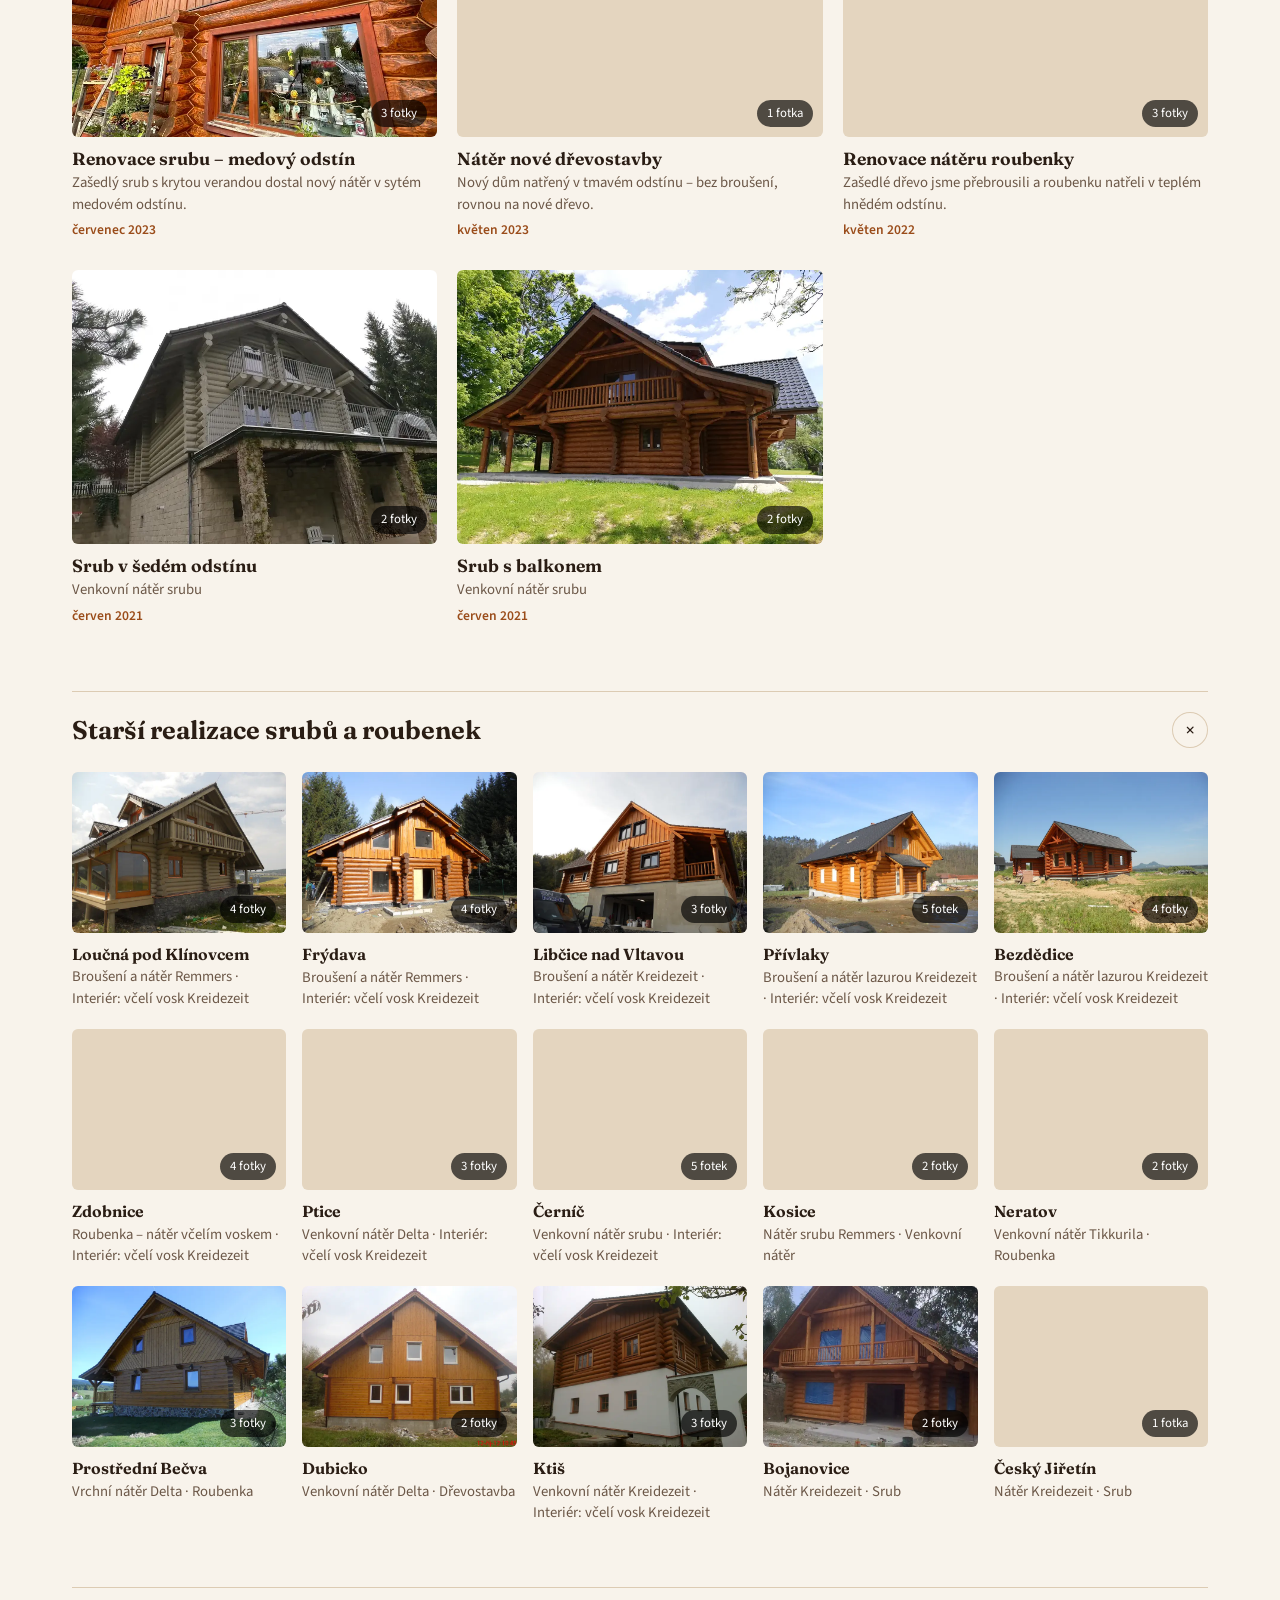
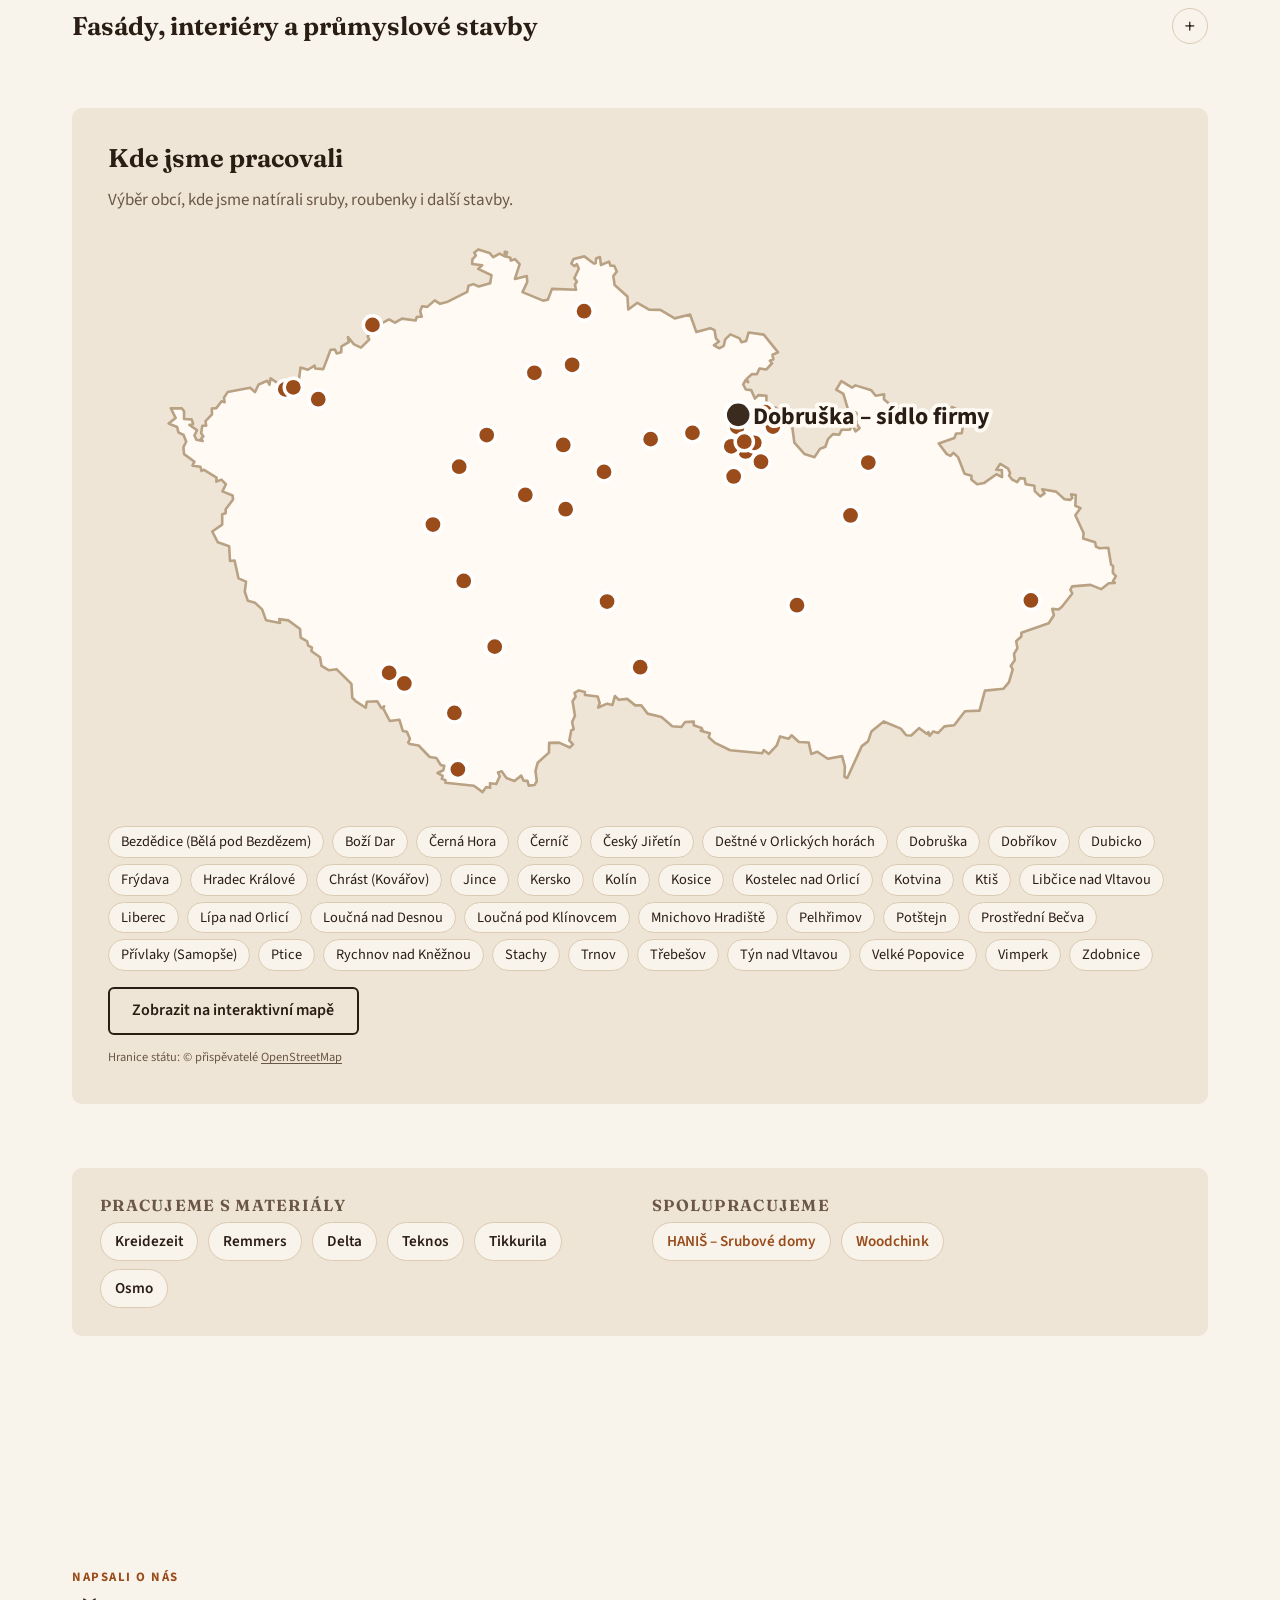
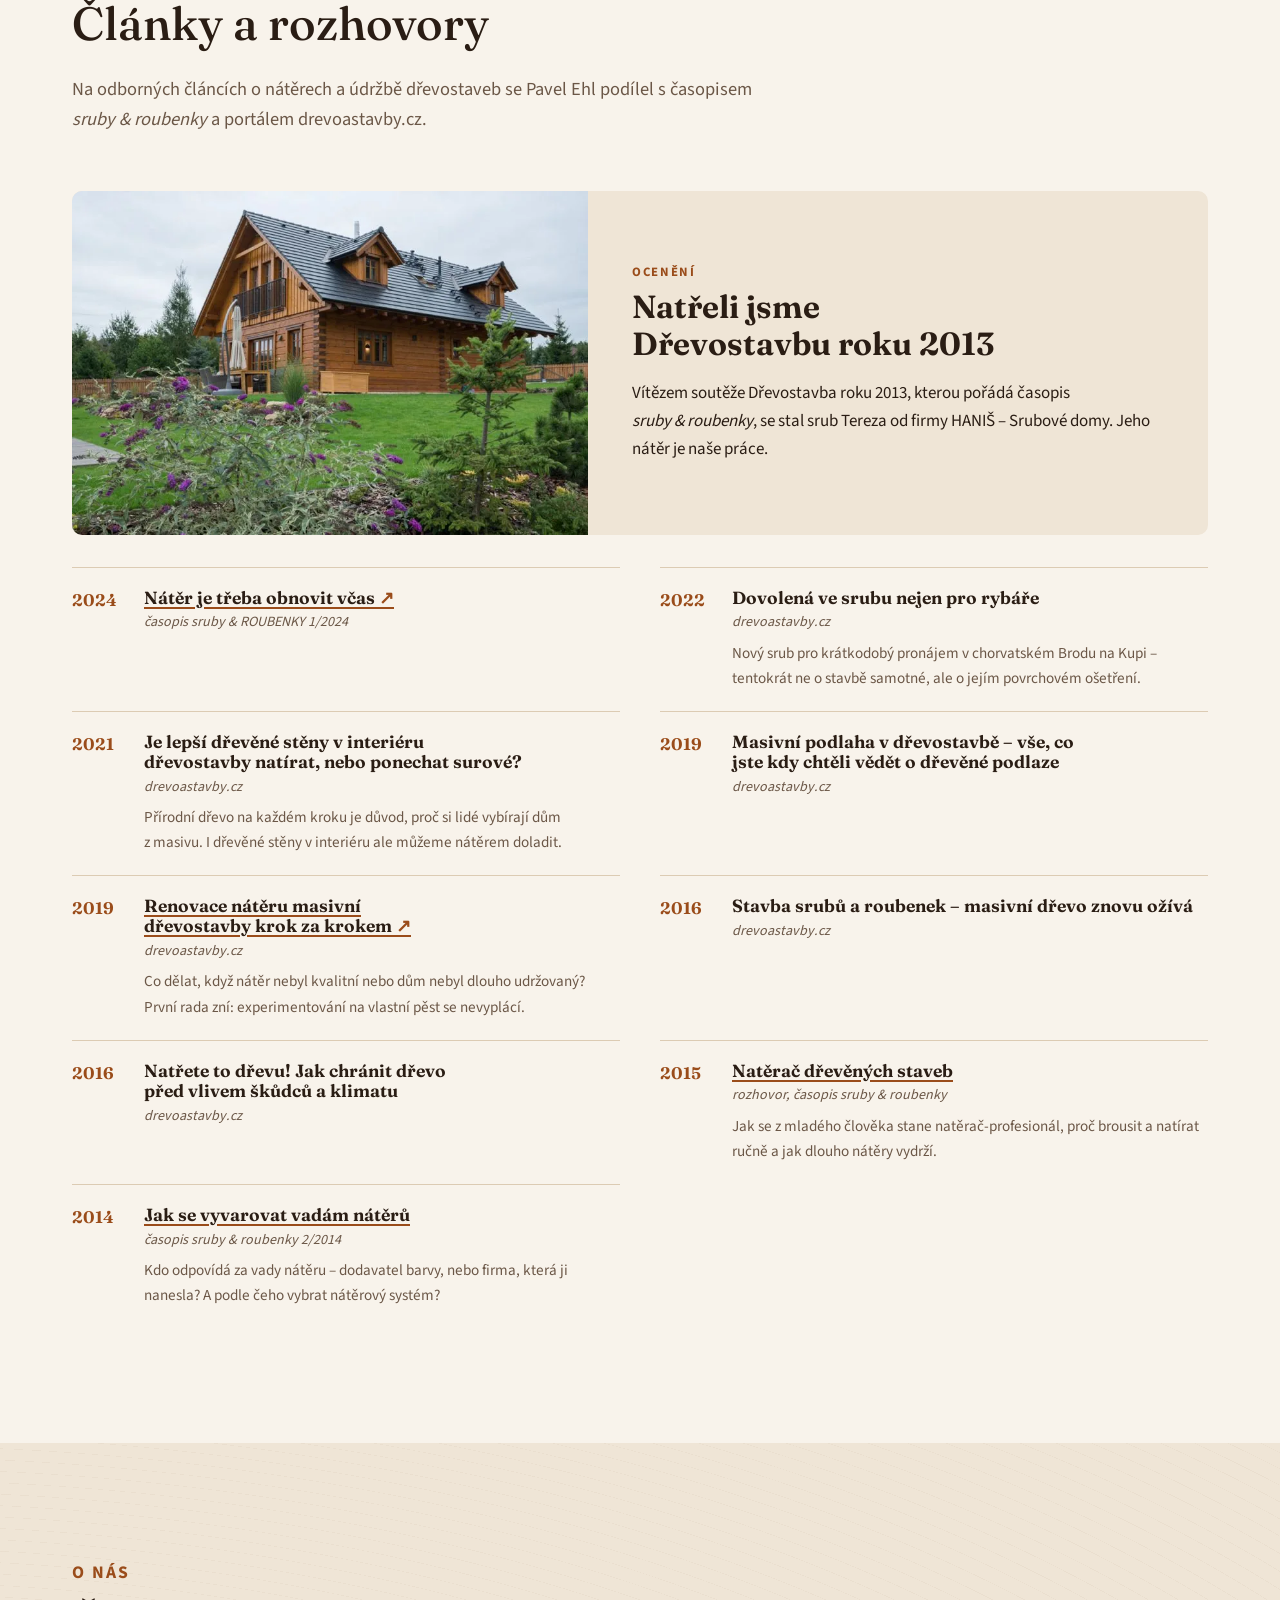
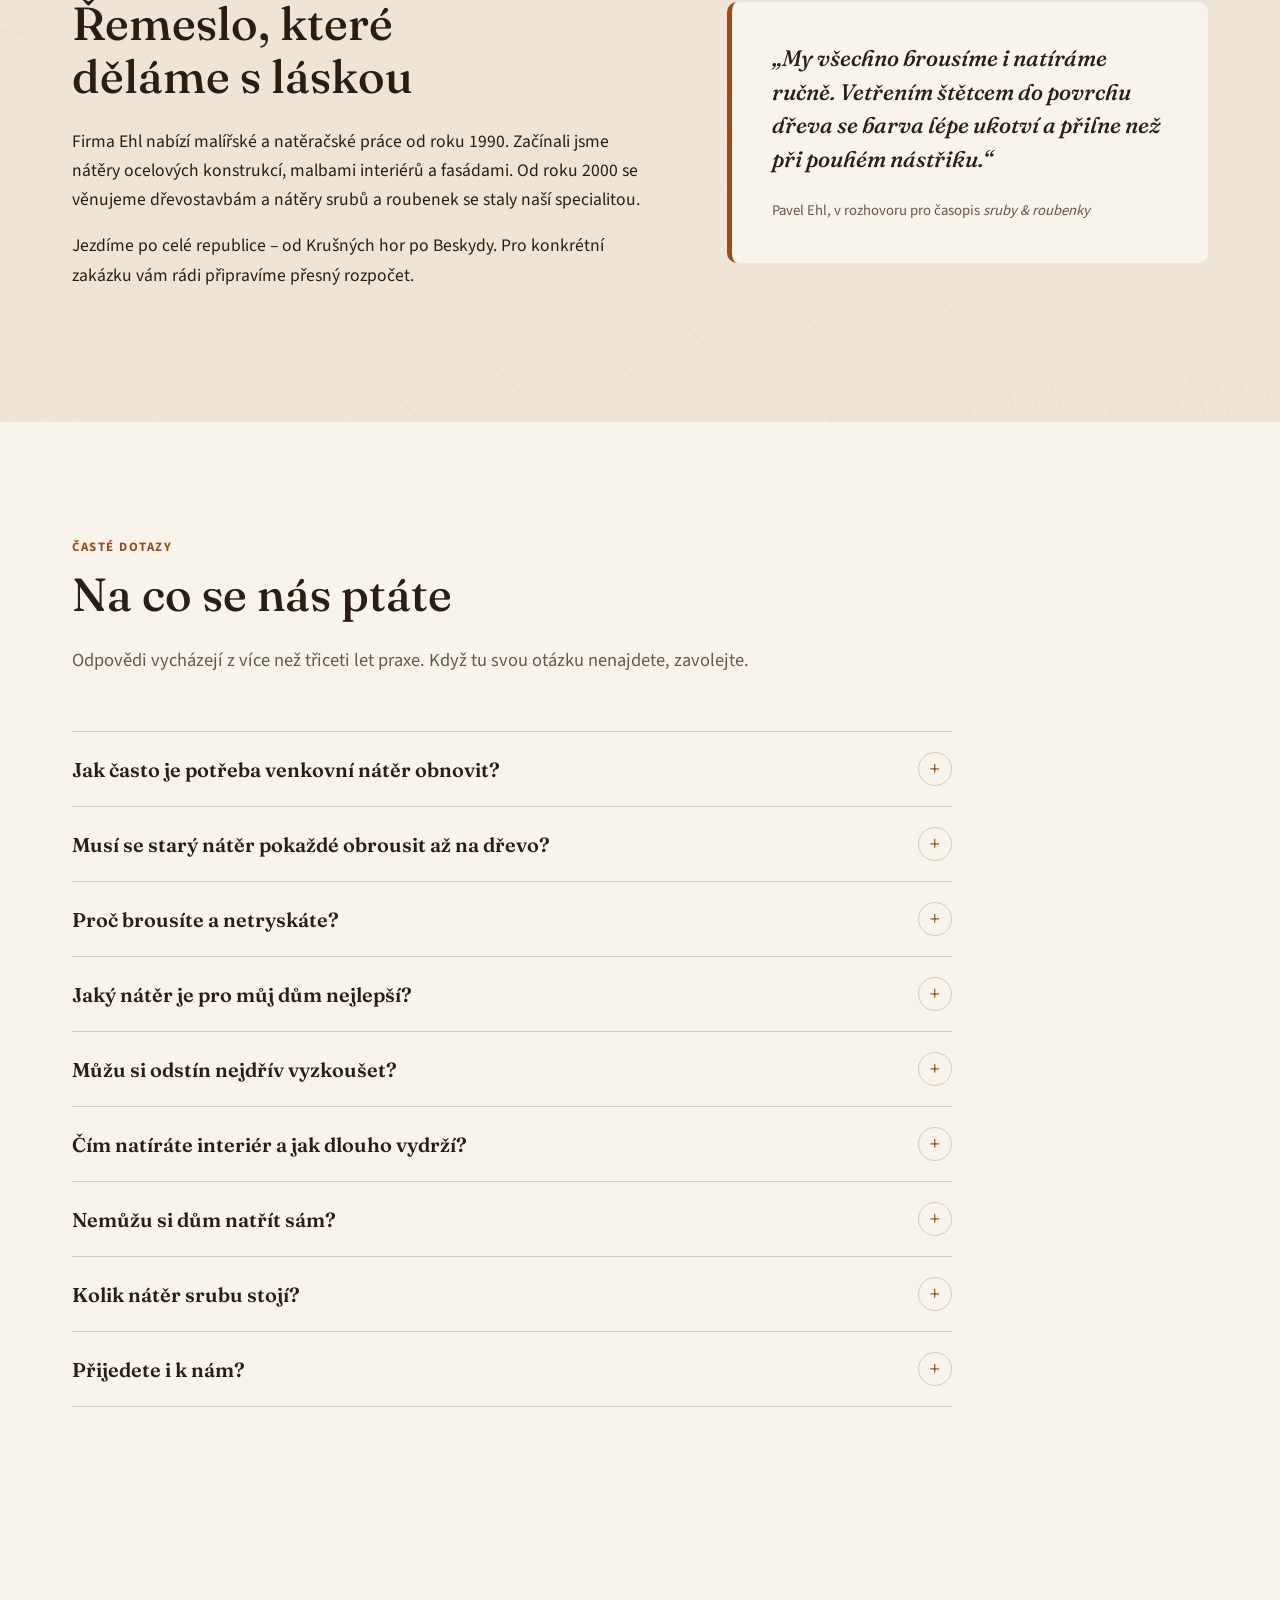
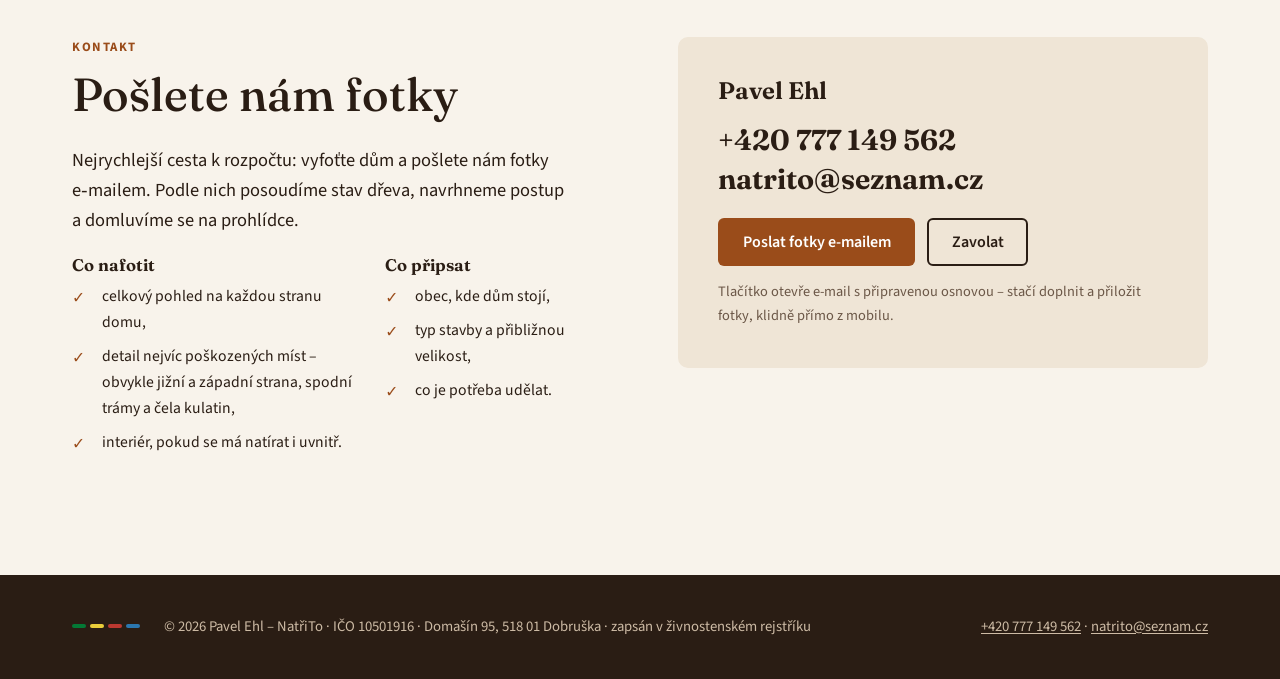
==== commit bb4071fe: "Interaktivní mapa Mapy.com po kliknutí - tlačítko pod mapkou načte Leaflet (hostovaný na webu) a map" ====
--- a/index.html
+++ b/index.html
@@ -668,8 +668,11 @@
           </div>
 <!-- gen:mapa -->
 <svg class="map__svg" viewBox="-6 -6 452 265" role="img" aria-labelledby="map-title"><title id="map-title">Mapa České republiky s obcemi, kde jsme pracovali</title><path class="map__land" d="M2.6,82.8 L6.5,84.4 L7.1,86.9 L9.5,88.1 L10.7,91.2 L9.4,93.7 L9.7,96.9 L14.5,100.4 L13.6,102.2 L17.2,102.7 L17.8,104.7 L18.7,104.1 L24.7,107.7 L24.6,109.6 L26.9,108.7 L29.0,110.8 L27.4,114.1 L32.1,116.0 L32.3,117.8 L28.9,122.3 L28.9,124.2 L27.3,124.6 L27.3,129.4 L22.7,132.6 L25.3,137.6 L30.5,139.4 L30.9,146.2 L33.0,146.0 L34.8,154.2 L38.3,155.7 L37.7,160.4 L39.1,164.5 L42.5,165.5 L45.7,168.5 L47.5,173.5 L54.0,174.8 L53.6,173.0 L57.8,173.6 L63.2,177.6 L63.5,181.6 L66.5,183.3 L66.9,185.1 L68.7,186.2 L68.4,187.7 L72.4,190.6 L73.1,194.6 L76.6,196.6 L80.0,196.1 L86.9,202.9 L87.3,209.3 L88.8,210.8 L93.5,213.9 L94.0,211.1 L98.8,210.9 L100.7,214.1 L102.0,213.2 L101.5,214.1 L104.6,220.0 L109.0,219.4 L110.6,224.6 L112.5,225.0 L113.9,228.3 L113.1,229.9 L113.8,230.6 L117.9,231.3 L123.0,236.6 L126.1,237.1 L128.1,240.3 L129.7,240.7 L129.3,242.7 L126.6,244.0 L129.0,245.3 L128.6,246.7 L130.3,247.3 L130.2,248.5 L143.4,249.9 L147.4,252.8 L149.0,250.5 L150.9,250.8 L150.8,248.7 L153.7,249.1 L155.3,245.5 L154.5,243.7 L156.2,243.2 L158.4,246.3 L162.1,247.7 L165.2,245.2 L166.3,247.5 L168.1,247.6 L168.7,249.8 L171.4,249.5 L172.4,247.8 L171.8,243.0 L172.8,239.3 L178.0,234.6 L178.1,230.1 L182.7,230.0 L187.6,232.2 L189.1,230.8 L187.4,229.0 L188.3,224.3 L189.4,223.8 L188.7,220.5 L190.0,217.6 L188.9,210.9 L190.3,208.8 L189.8,207.0 L191.8,205.9 L194.6,206.6 L194.6,208.0 L200.5,208.7 L201.4,211.8 L200.7,213.8 L204.9,212.0 L207.3,212.6 L208.4,208.5 L210.2,210.2 L214.1,209.8 L217.8,212.8 L220.6,212.8 L223.5,216.6 L229.9,218.2 L234.9,222.4 L239.1,222.8 L240.8,220.5 L244.8,220.3 L244.8,222.0 L248.4,223.2 L248.8,224.1 L248.0,224.5 L252.2,225.7 L251.7,227.5 L254.6,230.1 L261.6,233.5 L276.3,234.9 L277.1,233.4 L279.4,235.2 L283.0,231.4 L284.6,227.1 L288.5,228.2 L289.9,226.6 L293.3,229.7 L297.8,229.9 L299.0,235.2 L301.8,234.2 L306.6,237.4 L313.2,236.2 L314.5,241.0 L314.3,245.7 L315.6,246.3 L322.3,231.6 L325.2,229.4 L326.7,224.9 L332.4,220.2 L340.3,223.5 L342.8,226.6 L345.1,226.7 L348.7,223.3 L352.4,226.0 L353.0,225.1 L353.6,226.8 L355.3,224.8 L357.5,225.5 L360.4,222.5 L364.9,222.0 L369.9,215.5 L376.6,215.2 L379.1,206.0 L387.7,205.1 L390.2,202.1 L391.9,196.2 L391.0,194.6 L392.9,191.9 L392.5,189.1 L394.1,186.4 L393.5,183.2 L395.9,181.0 L395.9,179.3 L408.5,174.9 L410.9,171.2 L410.1,168.3 L413.1,168.6 L414.8,167.1 L419.4,161.2 L418.5,159.5 L419.3,157.9 L427.8,157.2 L432.7,159.2 L436.2,156.5 L439.0,156.3 L438.1,155.6 L439.5,153.2 L438.1,151.7 L438.2,148.5 L437.3,148.0 L436.0,140.1 L431.9,140.3 L430.3,139.6 L429.9,137.6 L424.4,135.8 L424.6,133.3 L420.8,125.1 L423.2,121.8 L420.8,120.7 L421.0,115.8 L418.8,115.4 L419.4,117.1 L418.5,118.0 L415.8,117.7 L411.9,114.2 L405.5,113.1 L406.6,115.0 L404.6,116.4 L402.1,114.0 L401.9,111.5 L397.9,110.8 L397.4,108.2 L395.2,108.0 L394.0,109.8 L391.6,108.6 L390.2,106.8 L390.7,105.7 L389.8,103.6 L386.2,101.4 L384.3,104.1 L386.9,104.3 L387.0,107.5 L384.4,106.2 L378.8,110.2 L375.5,110.8 L372.8,108.6 L372.9,106.9 L369.7,106.0 L366.7,98.3 L364.5,96.3 L363.2,97.7 L361.5,96.9 L357.8,92.0 L365.0,89.5 L365.8,87.4 L368.4,87.3 L368.9,84.4 L366.3,82.3 L368.0,78.0 L365.3,75.7 L363.8,75.2 L363.8,78.1 L359.0,81.4 L357.7,80.1 L351.5,80.5 L347.8,82.8 L346.7,80.3 L344.4,79.7 L342.2,81.6 L341.3,79.7 L342.0,75.2 L337.7,76.1 L332.5,71.6 L332.6,69.3 L328.7,70.0 L326.7,67.5 L319.4,65.2 L317.8,66.2 L312.9,63.2 L310.5,67.2 L313.8,69.1 L316.0,76.5 L319.7,77.8 L320.8,80.2 L319.6,82.4 L321.3,85.0 L319.4,86.4 L318.0,83.5 L316.7,85.7 L313.0,85.7 L311.9,88.0 L309.0,87.7 L306.7,90.0 L305.5,93.5 L303.0,94.5 L300.5,98.3 L295.9,96.9 L291.2,91.6 L290.3,85.0 L286.6,81.6 L282.8,75.5 L279.7,75.1 L278.3,73.0 L278.3,70.0 L274.6,69.7 L273.0,71.3 L271.3,67.4 L268.8,67.1 L267.6,64.8 L268.7,62.8 L269.9,63.7 L269.2,62.2 L271.7,60.0 L273.9,60.1 L275.1,57.4 L278.2,57.9 L280.9,55.0 L279.9,53.8 L281.5,53.2 L281.1,51.1 L283.7,50.0 L277.1,41.8 L270.1,40.8 L269.0,44.7 L266.8,45.3 L265.9,43.5 L261.7,41.7 L259.3,44.0 L258.6,47.0 L256.6,48.1 L254.1,46.7 L256.4,45.0 L255.0,43.5 L254.4,39.7 L252.4,38.8 L246.0,40.6 L243.1,32.5 L236.0,34.3 L229.4,30.4 L224.2,30.3 L218.8,27.1 L214.6,30.2 L214.2,24.2 L208.3,18.9 L207.7,14.8 L209.3,12.7 L208.1,10.0 L206.4,10.0 L205.7,8.1 L202.0,9.7 L201.5,6.0 L199.7,6.7 L199.6,8.9 L198.7,9.0 L194.3,5.7 L189.4,6.9 L188.3,9.0 L189.7,10.2 L190.8,9.3 L191.8,11.3 L189.7,15.8 L190.9,17.3 L190.0,18.8 L190.5,21.1 L179.4,20.7 L177.5,25.7 L175.3,26.1 L165.8,22.2 L168.0,17.5 L167.8,14.8 L162.3,16.1 L164.5,9.3 L162.3,7.0 L160.4,7.6 L160.2,6.3 L158.1,5.8 L158.7,3.7 L157.6,3.6 L157.7,5.7 L155.2,4.4 L152.3,6.1 L150.6,4.1 L145.4,2.5 L143.5,4.0 L144.3,5.3 L142.7,7.1 L142.6,9.2 L147.2,9.8 L145.4,11.5 L151.5,14.4 L150.9,18.1 L145.6,19.6 L143.1,18.5 L140.9,19.2 L140.3,22.1 L130.9,26.8 L127.8,27.6 L125.3,26.0 L121.9,29.0 L119.5,28.7 L118.6,31.0 L119.3,33.5 L117.0,33.7 L116.5,35.3 L110.2,34.4 L107.0,36.3 L104.2,34.8 L100.2,37.0 L96.9,36.6 L95.2,37.6 L96.4,40.2 L94.4,42.6 L95.1,44.1 L91.3,47.8 L88.1,46.3 L85.3,42.9 L85.7,45.3 L82.3,47.2 L82.2,49.9 L80.1,50.5 L79.3,48.7 L77.3,48.8 L73.9,57.7 L70.2,57.4 L69.9,56.1 L66.8,58.0 L63.4,57.0 L62.6,63.3 L58.0,67.6 L49.6,62.0 L49.1,64.9 L48.1,63.1 L44.1,64.8 L42.4,68.3 L40.2,66.3 L29.8,68.3 L28.1,70.9 L28.4,73.0 L27.0,72.5 L24.6,75.7 L22.5,75.9 L22.6,78.6 L19.6,81.7 L19.9,83.8 L18.1,83.8 L17.6,87.3 L18.6,88.8 L17.6,89.8 L18.3,90.8 L15.4,90.3 L14.5,88.3 L15.7,85.9 L12.2,83.4 L13.9,83.0 L13.2,80.9 L9.7,80.7 L9.7,77.1 L8.7,75.8 L3.6,75.8 L5.8,80.2 L2.6,82.8 Z"/><a class="map__pt" href="https://mapy.cz/zakladni?q=Bezd%C4%9Bdice%20%28B%C4%9Bl%C3%A1%20pod%20Bezd%C4%9Bzem%29&x=14.7036&y=50.4863&z=12" target="_blank" rel="noopener" aria-label="Bezdědice (Bělá pod Bezdězem) na Mapy.cz"><circle cx="171.3" cy="59.4" r="4.2"/><text x="178.3" y="63.4" text-anchor="start">Bezdědice (Bělá pod Bezdězem)</text></a><a class="map__pt" href="https://mapy.cz/zakladni?q=Bo%C5%BE%C3%AD%20Dar&x=12.9245&y=50.4097&z=12" target="_blank" rel="noopener" aria-label="Boží Dar na Mapy.cz"><circle cx="56.4" cy="67.0" r="4.2"/><text x="63.4" y="71.0" text-anchor="start">Boží Dar</text></a><a class="map__pt" href="https://mapy.cz/zakladni?q=Chr%C3%A1st%20%28Kov%C3%A1%C5%99ov%29&x=14.1991&y=49.5255&z=12" target="_blank" rel="noopener" aria-label="Chrást (Kovářov) na Mapy.cz"><circle cx="138.7" cy="155.4" r="4.2"/><text x="145.7" y="159.4" text-anchor="start">Chrást (Kovářov)</text></a><a class="map__pt" href="https://mapy.cz/zakladni?q=De%C5%A1tn%C3%A9%20v%20Orlick%C3%BDch%20hor%C3%A1ch&x=16.3506&y=50.3049&z=12" target="_blank" rel="noopener" aria-label="Deštné v Orlických horách na Mapy.cz"><circle cx="277.6" cy="77.5" r="4.2"/><text x="284.6" y="81.5" text-anchor="start">Deštné v Orlických horách</text></a><a class="map__pt" href="https://mapy.cz/zakladni?q=Dob%C5%99%C3%ADkov&x=16.1274&y=50.0077&z=12" target="_blank" rel="noopener" aria-label="Dobříkov na Mapy.cz"><circle cx="263.2" cy="107.2" r="4.2"/><text x="270.2" y="111.2" text-anchor="start">Dobříkov</text></a><a class="map__pt" href="https://mapy.cz/zakladni?q=Dubicko&x=16.9627&y=49.8281&z=12" target="_blank" rel="noopener" aria-label="Dubicko na Mapy.cz"><circle cx="317.1" cy="125.2" r="4.2"/><text x="324.1" y="129.2" text-anchor="start">Dubicko</text></a><a class="map__pt" href="https://mapy.cz/zakladni?q=Fr%C3%BDdava&x=14.1577&y=48.6574&z=12" target="_blank" rel="noopener" aria-label="Frýdava na Mapy.cz"><circle cx="136.0" cy="242.3" r="4.2"/><text x="143.0" y="246.3" text-anchor="start">Frýdava</text></a><a class="map__pt" href="https://mapy.cz/zakladni?q=Hradec%20Kr%C3%A1lov%C3%A9&x=15.8328&y=50.2092&z=12" target="_blank" rel="noopener" aria-label="Hradec Králové na Mapy.cz"><circle cx="244.2" cy="87.1" r="4.2"/><text x="251.2" y="91.1" text-anchor="start">Hradec Králové</text></a><a class="map__pt" href="https://mapy.cz/zakladni?q=Jince&x=13.9787&y=49.7861&z=12" target="_blank" rel="noopener" aria-label="Jince na Mapy.cz"><circle cx="124.5" cy="129.4" r="4.2"/><text x="131.5" y="133.4" text-anchor="start">Jince</text></a><a class="map__pt" href="https://mapy.cz/zakladni?q=Kersko&x=14.9104&y=50.1534&z=12" target="_blank" rel="noopener" aria-label="Kersko na Mapy.cz"><circle cx="184.6" cy="92.7" r="4.2"/><text x="191.6" y="96.7" text-anchor="start">Kersko</text></a><a class="map__pt" href="https://mapy.cz/zakladni?q=Kol%C3%ADn&x=15.2012&y=50.0289&z=12" target="_blank" rel="noopener" aria-label="Kolín na Mapy.cz"><circle cx="203.4" cy="105.1" r="4.2"/><text x="210.4" y="109.1" text-anchor="start">Kolín</text></a><a class="map__pt" href="https://mapy.cz/zakladni?q=Kosice&x=15.535&y=50.1797&z=12" target="_blank" rel="noopener" aria-label="Kosice na Mapy.cz"><circle cx="224.9" cy="90.0" r="4.2"/><text x="231.9" y="94.0" text-anchor="start">Kosice</text></a><a class="map__pt" href="https://mapy.cz/zakladni?q=Kostelec%20nad%20Orlic%C3%AD&x=16.2122&y=50.1228&z=12" target="_blank" rel="noopener" aria-label="Kostelec nad Orlicí na Mapy.cz"><circle cx="268.7" cy="95.7" r="4.2"/><text x="275.7" y="99.7" text-anchor="start">Kostelec nad Orlicí</text></a><a class="map__pt" href="https://mapy.cz/zakladni?q=Kotvina&x=13.1587&y=50.3639&z=12" target="_blank" rel="noopener" aria-label="Kotvina na Mapy.cz"><circle cx="71.6" cy="71.6" r="4.2"/><text x="78.6" y="75.6" text-anchor="start">Kotvina</text></a><a class="map__pt" href="https://mapy.cz/zakladni?q=Kti%C5%A1&x=14.1327&y=48.917&z=12" target="_blank" rel="noopener" aria-label="Ktiš na Mapy.cz"><circle cx="134.4" cy="216.3" r="4.2"/><text x="141.4" y="220.3" text-anchor="start">Ktiš</text></a><a class="map__pt" href="https://mapy.cz/zakladni?q=Liberec&x=15.0584&y=50.7703&z=12" target="_blank" rel="noopener" aria-label="Liberec na Mapy.cz"><circle cx="194.2" cy="31.0" r="4.2"/><text x="201.2" y="35.0" text-anchor="start">Liberec</text></a><a class="map__pt" href="https://mapy.cz/zakladni?q=Lib%C4%8Dice%20nad%20Vltavou&x=14.3624&y=50.1989&z=12" target="_blank" rel="noopener" aria-label="Libčice nad Vltavou na Mapy.cz"><circle cx="149.3" cy="88.1" r="4.2"/><text x="156.3" y="92.1" text-anchor="start">Libčice nad Vltavou</text></a><a class="map__pt" href="https://mapy.cz/zakladni?q=Lou%C4%8Dn%C3%A1%20nad%20Desnou&x=17.0904&y=50.0716&z=12" target="_blank" rel="noopener" aria-label="Loučná nad Desnou na Mapy.cz"><circle cx="325.3" cy="100.8" r="4.2"/><text x="332.3" y="104.8" text-anchor="start">Loučná nad Desnou</text></a><a class="map__pt" href="https://mapy.cz/zakladni?q=Lou%C4%8Dn%C3%A1%20pod%20Kl%C3%ADnovcem&x=12.9814&y=50.4188&z=12" target="_blank" rel="noopener" aria-label="Loučná pod Klínovcem na Mapy.cz"><circle cx="60.1" cy="66.1" r="4.2"/><text x="67.1" y="70.1" text-anchor="start">Loučná pod Klínovcem</text></a><a class="map__pt" href="https://mapy.cz/zakladni?q=L%C3%ADpa%20nad%20Orlic%C3%AD&x=16.111&y=50.1474&z=12" target="_blank" rel="noopener" aria-label="Lípa nad Orlicí na Mapy.cz"><circle cx="262.1" cy="93.3" r="4.2"/><text x="269.1" y="97.3" text-anchor="start">Lípa nad Orlicí</text></a><a class="map__pt" href="https://mapy.cz/zakladni?q=Mnichovo%20Hradi%C5%A1t%C4%9B&x=14.9741&y=50.523&z=12" target="_blank" rel="noopener" aria-label="Mnichovo Hradiště na Mapy.cz"><circle cx="188.7" cy="55.7" r="4.2"/><text x="195.7" y="59.7" text-anchor="start">Mnichovo Hradiště</text></a><a class="map__pt" href="https://mapy.cz/zakladni?q=Pelh%C5%99imov&x=15.2232&y=49.4309&z=12" target="_blank" rel="noopener" aria-label="Pelhřimov na Mapy.cz"><circle cx="204.8" cy="164.9" r="4.2"/><text x="211.8" y="168.9" text-anchor="start">Pelhřimov</text></a><a class="map__pt" href="https://mapy.cz/zakladni?q=Pot%C5%A1tejn&x=16.3225&y=50.0764&z=12" target="_blank" rel="noopener" aria-label="Potštejn na Mapy.cz"><circle cx="275.8" cy="100.4" r="4.2"/><text x="282.8" y="104.4" text-anchor="start">Potštejn</text></a><a class="map__pt" href="https://mapy.cz/zakladni?q=Prost%C5%99edn%C3%AD%20Be%C4%8Dva&x=18.252&y=49.4361&z=12" target="_blank" rel="noopener" aria-label="Prostřední Bečva na Mapy.cz"><circle cx="400.3" cy="164.4" r="4.2"/><text x="393.3" y="168.4" text-anchor="end">Prostřední Bečva</text></a><a class="map__pt" href="https://mapy.cz/zakladni?q=Ptice&x=14.1663&y=50.0525&z=12" target="_blank" rel="noopener" aria-label="Ptice na Mapy.cz"><circle cx="136.6" cy="102.7" r="4.2"/><text x="143.6" y="106.7" text-anchor="start">Ptice</text></a><a class="map__pt" href="https://mapy.cz/zakladni?q=P%C5%99%C3%ADvlaky%20%28Samop%C5%A1e%29&x=14.9275&y=49.8567&z=12" target="_blank" rel="noopener" aria-label="Přívlaky (Samopše) na Mapy.cz"><circle cx="185.7" cy="122.3" r="4.2"/><text x="192.7" y="126.3" text-anchor="start">Přívlaky (Samopše)</text></a><a class="map__pt" href="https://mapy.cz/zakladni?q=Rychnov%20nad%20Kn%C4%9B%C5%BEnou&x=16.2748&y=50.1633&z=12" target="_blank" rel="noopener" aria-label="Rychnov nad Kněžnou na Mapy.cz"><circle cx="272.7" cy="91.7" r="4.2"/><text x="279.7" y="95.7" text-anchor="start">Rychnov nad Kněžnou</text></a><a class="map__pt" href="https://mapy.cz/zakladni?q=Stachy&x=13.6666&y=49.1018&z=12" target="_blank" rel="noopener" aria-label="Stachy na Mapy.cz"><circle cx="104.3" cy="197.8" r="4.2"/><text x="111.3" y="201.8" text-anchor="start">Stachy</text></a><a class="map__pt" href="https://mapy.cz/zakladni?q=Trnov&x=16.1528&y=50.2369&z=12" target="_blank" rel="noopener" aria-label="Trnov na Mapy.cz"><circle cx="264.8" cy="84.3" r="4.2"/><text x="271.8" y="88.3" text-anchor="start">Trnov</text></a><a class="map__pt" href="https://mapy.cz/zakladni?q=T%C3%BDn%20nad%20Vltavou&x=14.4211&y=49.2234&z=12" target="_blank" rel="noopener" aria-label="Týn nad Vltavou na Mapy.cz"><circle cx="153.0" cy="185.7" r="4.2"/><text x="160.0" y="189.7" text-anchor="start">Týn nad Vltavou</text></a><a class="map__pt" href="https://mapy.cz/zakladni?q=T%C5%99ebe%C5%A1ov&x=16.2041&y=50.1684&z=12" target="_blank" rel="noopener" aria-label="Třebešov na Mapy.cz"><circle cx="268.1" cy="91.2" r="4.2"/><text x="275.1" y="95.2" text-anchor="start">Třebešov</text></a><a class="map__pt" href="https://mapy.cz/zakladni?q=Velk%C3%A9%20Popovice&x=14.6391&y=49.9225&z=12" target="_blank" rel="noopener" aria-label="Velké Popovice na Mapy.cz"><circle cx="167.1" cy="115.7" r="4.2"/><text x="174.1" y="119.7" text-anchor="start">Velké Popovice</text></a><a class="map__pt" href="https://mapy.cz/zakladni?q=Vimperk&x=13.7742&y=49.0527&z=12" target="_blank" rel="noopener" aria-label="Vimperk na Mapy.cz"><circle cx="111.3" cy="202.7" r="4.2"/><text x="118.3" y="206.7" text-anchor="start">Vimperk</text></a><a class="map__pt" href="https://mapy.cz/zakladni?q=Zdobnice&x=16.4079&y=50.2381&z=12" target="_blank" rel="noopener" aria-label="Zdobnice na Mapy.cz"><circle cx="281.3" cy="84.2" r="4.2"/><text x="288.3" y="88.2" text-anchor="start">Zdobnice</text></a><a class="map__pt" href="https://mapy.cz/zakladni?q=%C4%8Cern%C3%A1%20Hora&x=16.5804&y=49.4135&z=12" target="_blank" rel="noopener" aria-label="Černá Hora na Mapy.cz"><circle cx="292.4" cy="166.6" r="4.2"/><text x="299.4" y="170.6" text-anchor="start">Černá Hora</text></a><a class="map__pt" href="https://mapy.cz/zakladni?q=%C4%8Cern%C3%AD%C4%8D&x=15.4594&y=49.1278&z=12" target="_blank" rel="noopener" aria-label="Černíč na Mapy.cz"><circle cx="220.1" cy="195.2" r="4.2"/><text x="227.1" y="199.2" text-anchor="start">Černíč</text></a><a class="map__pt" href="https://mapy.cz/zakladni?q=%C4%8Cesk%C3%BD%20Ji%C5%99et%C3%ADn&x=13.5471&y=50.7073&z=12" target="_blank" rel="noopener" aria-label="Český Jiřetín na Mapy.cz"><circle cx="96.6" cy="37.3" r="4.2"/><text x="103.6" y="41.3" text-anchor="start">Český Jiřetín</text></a><a class="map__pt map__pt--home" href="https://mapy.cz/zakladni?q=Dobru%C5%A1ka&x=16.1605&y=50.2921&z=12" target="_blank" rel="noopener" aria-label="Dobruška – sídlo firmy na Mapy.cz"><circle cx="265.3" cy="78.8" r="6"/><text x="272.3" y="82.8" text-anchor="start">Dobruška – sídlo firmy</text></a></svg>
-<ul class="map__list"><li><a href="https://mapy.cz/zakladni?q=Bezd%C4%9Bdice%20%28B%C4%9Bl%C3%A1%20pod%20Bezd%C4%9Bzem%29&x=14.7036&y=50.4863&z=12" target="_blank" rel="noopener">Bezdědice (Bělá pod Bezdězem)</a></li><li><a href="https://mapy.cz/zakladni?q=Bo%C5%BE%C3%AD%20Dar&x=12.9245&y=50.4097&z=12" target="_blank" rel="noopener">Boží Dar</a></li><li><a href="https://mapy.cz/zakladni?q=Chr%C3%A1st%20%28Kov%C3%A1%C5%99ov%29&x=14.1991&y=49.5255&z=12" target="_blank" rel="noopener">Chrást (Kovářov)</a></li><li><a href="https://mapy.cz/zakladni?q=De%C5%A1tn%C3%A9%20v%20Orlick%C3%BDch%20hor%C3%A1ch&x=16.3506&y=50.3049&z=12" target="_blank" rel="noopener">Deštné v Orlických horách</a></li><li><a href="https://mapy.cz/zakladni?q=Dobru%C5%A1ka&x=16.1605&y=50.2921&z=12" target="_blank" rel="noopener">Dobruška</a></li><li><a href="https://mapy.cz/zakladni?q=Dob%C5%99%C3%ADkov&x=16.1274&y=50.0077&z=12" target="_blank" rel="noopener">Dobříkov</a></li><li><a href="https://mapy.cz/zakladni?q=Dubicko&x=16.9627&y=49.8281&z=12" target="_blank" rel="noopener">Dubicko</a></li><li><a href="https://mapy.cz/zakladni?q=Fr%C3%BDdava&x=14.1577&y=48.6574&z=12" target="_blank" rel="noopener">Frýdava</a></li><li><a href="https://mapy.cz/zakladni?q=Hradec%20Kr%C3%A1lov%C3%A9&x=15.8328&y=50.2092&z=12" target="_blank" rel="noopener">Hradec Králové</a></li><li><a href="https://mapy.cz/zakladni?q=Jince&x=13.9787&y=49.7861&z=12" target="_blank" rel="noopener">Jince</a></li><li><a href="https://mapy.cz/zakladni?q=Kersko&x=14.9104&y=50.1534&z=12" target="_blank" rel="noopener">Kersko</a></li><li><a href="https://mapy.cz/zakladni?q=Kol%C3%ADn&x=15.2012&y=50.0289&z=12" target="_blank" rel="noopener">Kolín</a></li><li><a href="https://mapy.cz/zakladni?q=Kosice&x=15.535&y=50.1797&z=12" target="_blank" rel="noopener">Kosice</a></li><li><a href="https://mapy.cz/zakladni?q=Kostelec%20nad%20Orlic%C3%AD&x=16.2122&y=50.1228&z=12" target="_blank" rel="noopener">Kostelec nad Orlicí</a></li><li><a href="https://mapy.cz/zakladni?q=Kotvina&x=13.1587&y=50.3639&z=12" target="_blank" rel="noopener">Kotvina</a></li><li><a href="https://mapy.cz/zakladni?q=Kti%C5%A1&x=14.1327&y=48.917&z=12" target="_blank" rel="noopener">Ktiš</a></li><li><a href="https://mapy.cz/zakladni?q=Liberec&x=15.0584&y=50.7703&z=12" target="_blank" rel="noopener">Liberec</a></li><li><a href="https://mapy.cz/zakladni?q=Lib%C4%8Dice%20nad%20Vltavou&x=14.3624&y=50.1989&z=12" target="_blank" rel="noopener">Libčice nad Vltavou</a></li><li><a href="https://mapy.cz/zakladni?q=Lou%C4%8Dn%C3%A1%20nad%20Desnou&x=17.0904&y=50.0716&z=12" target="_blank" rel="noopener">Loučná nad Desnou</a></li><li><a href="https://mapy.cz/zakladni?q=Lou%C4%8Dn%C3%A1%20pod%20Kl%C3%ADnovcem&x=12.9814&y=50.4188&z=12" target="_blank" rel="noopener">Loučná pod Klínovcem</a></li><li><a href="https://mapy.cz/zakladni?q=L%C3%ADpa%20nad%20Orlic%C3%AD&x=16.111&y=50.1474&z=12" target="_blank" rel="noopener">Lípa nad Orlicí</a></li><li><a href="https://mapy.cz/zakladni?q=Mnichovo%20Hradi%C5%A1t%C4%9B&x=14.9741&y=50.523&z=12" target="_blank" rel="noopener">Mnichovo Hradiště</a></li><li><a href="https://mapy.cz/zakladni?q=Pelh%C5%99imov&x=15.2232&y=49.4309&z=12" target="_blank" rel="noopener">Pelhřimov</a></li><li><a href="https://mapy.cz/zakladni?q=Pot%C5%A1tejn&x=16.3225&y=50.0764&z=12" target="_blank" rel="noopener">Potštejn</a></li><li><a href="https://mapy.cz/zakladni?q=Prost%C5%99edn%C3%AD%20Be%C4%8Dva&x=18.252&y=49.4361&z=12" target="_blank" rel="noopener">Prostřední Bečva</a></li><li><a href="https://mapy.cz/zakladni?q=Ptice&x=14.1663&y=50.0525&z=12" target="_blank" rel="noopener">Ptice</a></li><li><a href="https://mapy.cz/zakladni?q=P%C5%99%C3%ADvlaky%20%28Samop%C5%A1e%29&x=14.9275&y=49.8567&z=12" target="_blank" rel="noopener">Přívlaky (Samopše)</a></li><li><a href="https://mapy.cz/zakladni?q=Rychnov%20nad%20Kn%C4%9B%C5%BEnou&x=16.2748&y=50.1633&z=12" target="_blank" rel="noopener">Rychnov nad Kněžnou</a></li><li><a href="https://mapy.cz/zakladni?q=Stachy&x=13.6666&y=49.1018&z=12" target="_blank" rel="noopener">Stachy</a></li><li><a href="https://mapy.cz/zakladni?q=Trnov&x=16.1528&y=50.2369&z=12" target="_blank" rel="noopener">Trnov</a></li><li><a href="https://mapy.cz/zakladni?q=T%C3%BDn%20nad%20Vltavou&x=14.4211&y=49.2234&z=12" target="_blank" rel="noopener">Týn nad Vltavou</a></li><li><a href="https://mapy.cz/zakladni?q=T%C5%99ebe%C5%A1ov&x=16.2041&y=50.1684&z=12" target="_blank" rel="noopener">Třebešov</a></li><li><a href="https://mapy.cz/zakladni?q=Velk%C3%A9%20Popovice&x=14.6391&y=49.9225&z=12" target="_blank" rel="noopener">Velké Popovice</a></li><li><a href="https://mapy.cz/zakladni?q=Vimperk&x=13.7742&y=49.0527&z=12" target="_blank" rel="noopener">Vimperk</a></li><li><a href="https://mapy.cz/zakladni?q=Zdobnice&x=16.4079&y=50.2381&z=12" target="_blank" rel="noopener">Zdobnice</a></li><li><a href="https://mapy.cz/zakladni?q=%C4%8Cern%C3%A1%20Hora&x=16.5804&y=49.4135&z=12" target="_blank" rel="noopener">Černá Hora</a></li><li><a href="https://mapy.cz/zakladni?q=%C4%8Cern%C3%AD%C4%8D&x=15.4594&y=49.1278&z=12" target="_blank" rel="noopener">Černíč</a></li><li><a href="https://mapy.cz/zakladni?q=%C4%8Cesk%C3%BD%20Ji%C5%99et%C3%ADn&x=13.5471&y=50.7073&z=12" target="_blank" rel="noopener">Český Jiřetín</a></li></ul>
+<ul class="map__list"><li><a href="https://mapy.cz/zakladni?q=Bezd%C4%9Bdice%20%28B%C4%9Bl%C3%A1%20pod%20Bezd%C4%9Bzem%29&x=14.7036&y=50.4863&z=12" target="_blank" rel="noopener">Bezdědice (Bělá pod Bezdězem)</a></li><li><a href="https://mapy.cz/zakladni?q=Bo%C5%BE%C3%AD%20Dar&x=12.9245&y=50.4097&z=12" target="_blank" rel="noopener">Boží Dar</a></li><li><a href="https://mapy.cz/zakladni?q=%C4%8Cern%C3%A1%20Hora&x=16.5804&y=49.4135&z=12" target="_blank" rel="noopener">Černá Hora</a></li><li><a href="https://mapy.cz/zakladni?q=%C4%8Cern%C3%AD%C4%8D&x=15.4594&y=49.1278&z=12" target="_blank" rel="noopener">Černíč</a></li><li><a href="https://mapy.cz/zakladni?q=%C4%8Cesk%C3%BD%20Ji%C5%99et%C3%ADn&x=13.5471&y=50.7073&z=12" target="_blank" rel="noopener">Český Jiřetín</a></li><li><a href="https://mapy.cz/zakladni?q=De%C5%A1tn%C3%A9%20v%20Orlick%C3%BDch%20hor%C3%A1ch&x=16.3506&y=50.3049&z=12" target="_blank" rel="noopener">Deštné v Orlických horách</a></li><li><a href="https://mapy.cz/zakladni?q=Dobru%C5%A1ka&x=16.1605&y=50.2921&z=12" target="_blank" rel="noopener">Dobruška</a></li><li><a href="https://mapy.cz/zakladni?q=Dob%C5%99%C3%ADkov&x=16.1274&y=50.0077&z=12" target="_blank" rel="noopener">Dobříkov</a></li><li><a href="https://mapy.cz/zakladni?q=Dubicko&x=16.9627&y=49.8281&z=12" target="_blank" rel="noopener">Dubicko</a></li><li><a href="https://mapy.cz/zakladni?q=Fr%C3%BDdava&x=14.1577&y=48.6574&z=12" target="_blank" rel="noopener">Frýdava</a></li><li><a href="https://mapy.cz/zakladni?q=Hradec%20Kr%C3%A1lov%C3%A9&x=15.8328&y=50.2092&z=12" target="_blank" rel="noopener">Hradec Králové</a></li><li><a href="https://mapy.cz/zakladni?q=Chr%C3%A1st%20%28Kov%C3%A1%C5%99ov%29&x=14.1991&y=49.5255&z=12" target="_blank" rel="noopener">Chrást (Kovářov)</a></li><li><a href="https://mapy.cz/zakladni?q=Jince&x=13.9787&y=49.7861&z=12" target="_blank" rel="noopener">Jince</a></li><li><a href="https://mapy.cz/zakladni?q=Kersko&x=14.9104&y=50.1534&z=12" target="_blank" rel="noopener">Kersko</a></li><li><a href="https://mapy.cz/zakladni?q=Kol%C3%ADn&x=15.2012&y=50.0289&z=12" target="_blank" rel="noopener">Kolín</a></li><li><a href="https://mapy.cz/zakladni?q=Kosice&x=15.535&y=50.1797&z=12" target="_blank" rel="noopener">Kosice</a></li><li><a href="https://mapy.cz/zakladni?q=Kostelec%20nad%20Orlic%C3%AD&x=16.2122&y=50.1228&z=12" target="_blank" rel="noopener">Kostelec nad Orlicí</a></li><li><a href="https://mapy.cz/zakladni?q=Kotvina&x=13.1587&y=50.3639&z=12" target="_blank" rel="noopener">Kotvina</a></li><li><a href="https://mapy.cz/zakladni?q=Kti%C5%A1&x=14.1327&y=48.917&z=12" target="_blank" rel="noopener">Ktiš</a></li><li><a href="https://mapy.cz/zakladni?q=Lib%C4%8Dice%20nad%20Vltavou&x=14.3624&y=50.1989&z=12" target="_blank" rel="noopener">Libčice nad Vltavou</a></li><li><a href="https://mapy.cz/zakladni?q=Liberec&x=15.0584&y=50.7703&z=12" target="_blank" rel="noopener">Liberec</a></li><li><a href="https://mapy.cz/zakladni?q=L%C3%ADpa%20nad%20Orlic%C3%AD&x=16.111&y=50.1474&z=12" target="_blank" rel="noopener">Lípa nad Orlicí</a></li><li><a href="https://mapy.cz/zakladni?q=Lou%C4%8Dn%C3%A1%20nad%20Desnou&x=17.0904&y=50.0716&z=12" target="_blank" rel="noopener">Loučná nad Desnou</a></li><li><a href="https://mapy.cz/zakladni?q=Lou%C4%8Dn%C3%A1%20pod%20Kl%C3%ADnovcem&x=12.9814&y=50.4188&z=12" target="_blank" rel="noopener">Loučná pod Klínovcem</a></li><li><a href="https://mapy.cz/zakladni?q=Mnichovo%20Hradi%C5%A1t%C4%9B&x=14.9741&y=50.523&z=12" target="_blank" rel="noopener">Mnichovo Hradiště</a></li><li><a href="https://mapy.cz/zakladni?q=Pelh%C5%99imov&x=15.2232&y=49.4309&z=12" target="_blank" rel="noopener">Pelhřimov</a></li><li><a href="https://mapy.cz/zakladni?q=Pot%C5%A1tejn&x=16.3225&y=50.0764&z=12" target="_blank" rel="noopener">Potštejn</a></li><li><a href="https://mapy.cz/zakladni?q=Prost%C5%99edn%C3%AD%20Be%C4%8Dva&x=18.252&y=49.4361&z=12" target="_blank" rel="noopener">Prostřední Bečva</a></li><li><a href="https://mapy.cz/zakladni?q=P%C5%99%C3%ADvlaky%20%28Samop%C5%A1e%29&x=14.9275&y=49.8567&z=12" target="_blank" rel="noopener">Přívlaky (Samopše)</a></li><li><a href="https://mapy.cz/zakladni?q=Ptice&x=14.1663&y=50.0525&z=12" target="_blank" rel="noopener">Ptice</a></li><li><a href="https://mapy.cz/zakladni?q=Rychnov%20nad%20Kn%C4%9B%C5%BEnou&x=16.2748&y=50.1633&z=12" target="_blank" rel="noopener">Rychnov nad Kněžnou</a></li><li><a href="https://mapy.cz/zakladni?q=Stachy&x=13.6666&y=49.1018&z=12" target="_blank" rel="noopener">Stachy</a></li><li><a href="https://mapy.cz/zakladni?q=Trnov&x=16.1528&y=50.2369&z=12" target="_blank" rel="noopener">Trnov</a></li><li><a href="https://mapy.cz/zakladni?q=T%C5%99ebe%C5%A1ov&x=16.2041&y=50.1684&z=12" target="_blank" rel="noopener">Třebešov</a></li><li><a href="https://mapy.cz/zakladni?q=T%C3%BDn%20nad%20Vltavou&x=14.4211&y=49.2234&z=12" target="_blank" rel="noopener">Týn nad Vltavou</a></li><li><a href="https://mapy.cz/zakladni?q=Velk%C3%A9%20Popovice&x=14.6391&y=49.9225&z=12" target="_blank" rel="noopener">Velké Popovice</a></li><li><a href="https://mapy.cz/zakladni?q=Vimperk&x=13.7742&y=49.0527&z=12" target="_blank" rel="noopener">Vimperk</a></li><li><a href="https://mapy.cz/zakladni?q=Zdobnice&x=16.4079&y=50.2381&z=12" target="_blank" rel="noopener">Zdobnice</a></li></ul>
+<script type="application/json" id="mista-data">[{"obec": "Bezdědice (Bělá pod Bezdězem)", "lat": 50.4863, "lon": 14.7036, "sidlo": false}, {"obec": "Boží Dar", "lat": 50.4097, "lon": 12.9245, "sidlo": false}, {"obec": "Černá Hora", "lat": 49.4135, "lon": 16.5804, "sidlo": false}, {"obec": "Černíč", "lat": 49.1278, "lon": 15.4594, "sidlo": false}, {"obec": "Český Jiřetín", "lat": 50.7073, "lon": 13.5471, "sidlo": false}, {"obec": "Deštné v Orlických horách", "lat": 50.3049, "lon": 16.3506, "sidlo": false}, {"obec": "Dobruška", "lat": 50.2921, "lon": 16.1605, "sidlo": true}, {"obec": "Dobříkov", "lat": 50.0077, "lon": 16.1274, "sidlo": false}, {"obec": "Dubicko", "lat": 49.8281, "lon": 16.9627, "sidlo": false}, {"obec": "Frýdava", "lat": 48.6574, "lon": 14.1577, "sidlo": false}, {"obec": "Hradec Králové", "lat": 50.2092, "lon": 15.8328, "sidlo": false}, {"obec": "Chrást (Kovářov)", "lat": 49.5255, "lon": 14.1991, "sidlo": false}, {"obec": "Jince", "lat": 49.7861, "lon": 13.9787, "sidlo": false}, {"obec": "Kersko", "lat": 50.1534, "lon": 14.9104, "sidlo": false}, {"obec": "Kolín", "lat": 50.0289, "lon": 15.2012, "sidlo": false}, {"obec": "Kosice", "lat": 50.1797, "lon": 15.535, "sidlo": false}, {"obec": "Kostelec nad Orlicí", "lat": 50.1228, "lon": 16.2122, "sidlo": false}, {"obec": "Kotvina", "lat": 50.3639, "lon": 13.1587, "sidlo": false}, {"obec": "Ktiš", "lat": 48.917, "lon": 14.1327, "sidlo": false}, {"obec": "Libčice nad Vltavou", "lat": 50.1989, "lon": 14.3624, "sidlo": false}, {"obec": "Liberec", "lat": 50.7703, "lon": 15.0584, "sidlo": false}, {"obec": "Lípa nad Orlicí", "lat": 50.1474, "lon": 16.111, "sidlo": false}, {"obec": "Loučná nad Desnou", "lat": 50.0716, "lon": 17.0904, "sidlo": false}, {"obec": "Loučná pod Klínovcem", "lat": 50.4188, "lon": 12.9814, "sidlo": false}, {"obec": "Mnichovo Hradiště", "lat": 50.523, "lon": 14.9741, "sidlo": false}, {"obec": "Pelhřimov", "lat": 49.4309, "lon": 15.2232, "sidlo": false}, {"obec": "Potštejn", "lat": 50.0764, "lon": 16.3225, "sidlo": false}, {"obec": "Prostřední Bečva", "lat": 49.4361, "lon": 18.252, "sidlo": false}, {"obec": "Přívlaky (Samopše)", "lat": 49.8567, "lon": 14.9275, "sidlo": false}, {"obec": "Ptice", "lat": 50.0525, "lon": 14.1663, "sidlo": false}, {"obec": "Rychnov nad Kněžnou", "lat": 50.1633, "lon": 16.2748, "sidlo": false}, {"obec": "Stachy", "lat": 49.1018, "lon": 13.6666, "sidlo": false}, {"obec": "Trnov", "lat": 50.2369, "lon": 16.1528, "sidlo": false}, {"obec": "Třebešov", "lat": 50.1684, "lon": 16.2041, "sidlo": false}, {"obec": "Týn nad Vltavou", "lat": 49.2234, "lon": 14.4211, "sidlo": false}, {"obec": "Velké Popovice", "lat": 49.9225, "lon": 14.6391, "sidlo": false}, {"obec": "Vimperk", "lat": 49.0527, "lon": 13.7742, "sidlo": false}, {"obec": "Zdobnice", "lat": 50.2381, "lon": 16.4079, "sidlo": false}]</script>
 <!-- /gen:mapa -->
+          <div class="map__live" id="mapa-live" hidden></div>
+          <p class="map__actions"><button class="btn btn--ghost map__open" type="button" data-mapy-key="9ACiEmM7aefgEKZJHxlcmytoNbjkD16w4G5x2YafETk">Zobrazit na interaktivní mapě</button></p>
           <p class="map__credit">Hranice státu: © přispěvatelé <a href="https://www.openstreetmap.org/copyright" rel="noopener" target="_blank">OpenStreetMap</a></p>
         </div>
 
--- a/css/style.css
+++ b/css/style.css
@@ -436,3 +436,13 @@
 .photo-tips__title { font-size: 1.05rem; margin: 0 0 .3em; }
 .photo-tips .checklist li { padding-top: 4px; padding-bottom: 4px; font-size: .98rem; }
 @media (max-width: 560px) { .photo-tips { grid-template-columns: 1fr; } }
+
+/* Interaktivní mapa Mapy.com */
+.map__live { height: clamp(360px, 60vh, 560px); margin-top: 16px; border-radius: var(--radius); overflow: hidden; border: 1px solid var(--line); background: var(--surface-2); }
+.map__live[hidden] { display: none; }
+.map__actions { margin: 16px 0 0; }
+.map__actions[hidden] { display: none; }
+.map__mapy-logo img { display: block; width: 100px; height: auto; }
+.map__live .leaflet-popup-content { font: 1rem/1.4 var(--font-body); }
+.map__live .leaflet-popup-content a { color: var(--accent); }
+.map__live .leaflet-tooltip { font: 600 .85rem var(--font-body); }
